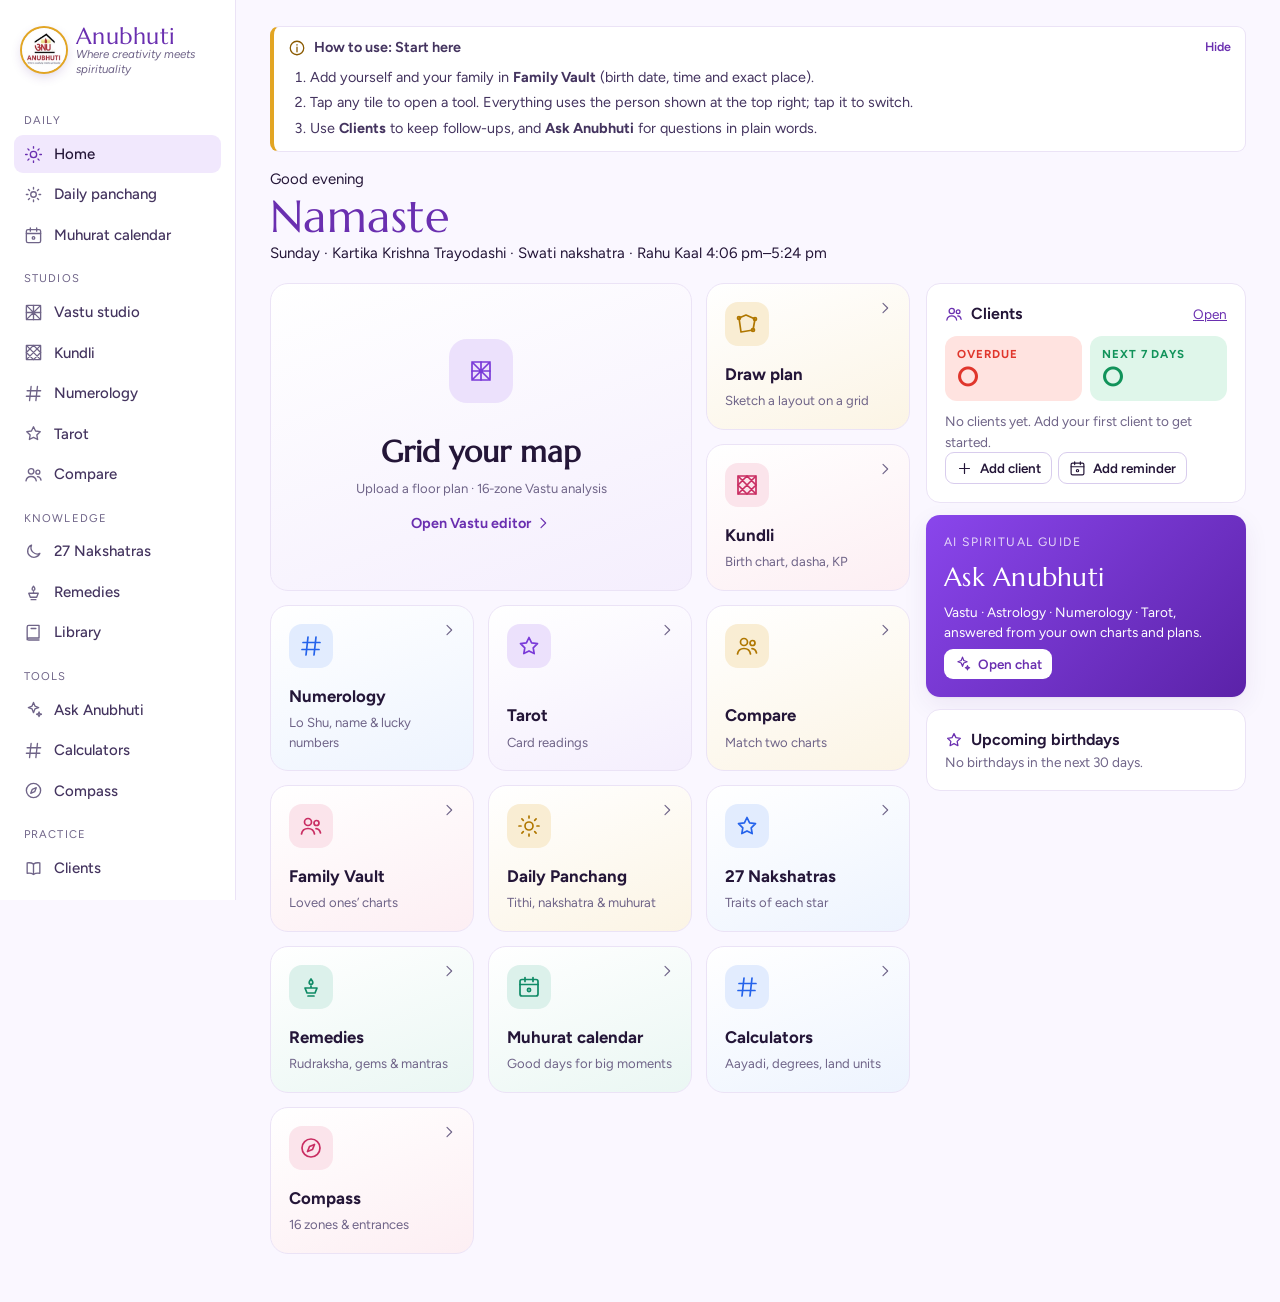
==== source/artifact.html @ c7dec397 "Publish Anubhuti Vastu, Jyotish, numerology and tarot studio as a static site for GitHub Pages (buil" ====
<title>Anubhuti</title>
<meta name="claude:viewport-fit-sides" content="cover">
<meta name="description" content="Anubhuti: Vastu, Jyotish, numerology and tarot studio. Where creativity meets spirituality. Panchang, kundli, dasha, floor plan analysis, muhurat and an AI guide.">
<meta name="theme-color" content="#faf7ff" media="(prefers-color-scheme: light)">
<meta name="theme-color" content="#130b22" media="(prefers-color-scheme: dark)">
<link rel="preconnect" href="https://fonts.googleapis.com">
<link rel="preconnect" href="https://fonts.gstatic.com" crossorigin>
<link rel="stylesheet" href="https://fonts.googleapis.com/css2?family=Figtree:wght@400;500;600;700&family=JetBrains+Mono:wght@400;500&family=Marcellus&family=Tiro+Devanagari+Hindi&display=swap">
<style>
/* Layout: a left rail of instruments + a working sheet; cards sit on drafting paper, dark mode is a night sky. */
:root {
  --bg: #faf7ff; --paper: #ffffff; --paper-2: #f8f4ff; --sunk: #f0eafa;
  --ink: #241638; --ink-2: #44345f; --muted: #6f6488; --line: #ebe3f6; --line-2: #d8cced;
  --saffron: #e2a523; --saffron-ink: #8a5a00; --saffron-soft: #fdf3dc;
  --indigo: #6a2fb0; --indigo-soft: #f1e8fd;
  --good: #11935a; --good-soft: #dff6ea; --warn: #c27c00; --warn-soft: #fff3d6; --bad: #e0362c; --bad-soft: #ffe3e0; --neutral-soft: #f1edf7;
  --el-water: #2f80ed; --el-air: #1fae6a; --el-fire: #f0532d; --el-earth: #e2a400; --el-space: #8a8fb0;
  --hero: linear-gradient(135deg, #ffffff 0%, #f6efff 55%, #fff6e3 100%);
  --brand-grad: linear-gradient(135deg, #8a46ec 0%, #5b22a8 100%);
  --font-display: 'Marcellus', 'Trajan Pro', Georgia, serif;
  --font-body: 'Figtree', 'Segoe UI', system-ui, -apple-system, sans-serif;
  --font-mono: 'JetBrains Mono', ui-monospace, 'SF Mono', Menlo, monospace;
  --font-deva: 'Tiro Devanagari Hindi', 'Noto Serif Devanagari', serif;
  --r: 10px; --r-sm: 7px;
  --shadow: 0 1px 2px rgba(20, 26, 46, .05), 0 6px 20px rgba(20, 26, 46, .06);
  --canvas-bg: #fbf9ff;
  --r: 14px; --r-sm: 9px;
  --shadow: 0 1px 2px rgba(60, 20, 110, .05), 0 8px 26px rgba(60, 20, 110, .07);
}
@media (prefers-color-scheme: dark) {
  :root:not([data-theme="light"]) {
    --bg: #130b22; --paper: #1d1233; --paper-2: #241840; --sunk: #170e2a;
    --ink: #f3eefc; --ink-2: #d8cdee; --muted: #a99cc4; --line: #33264d; --line-2: #46365f;
    --saffron: #f0bd4c; --saffron-ink: #f6cd6d; --saffron-soft: #3a2a10;
    --indigo: #c39bff; --indigo-soft: #2c1d4a;
    --good: #43c58c; --good-soft: #10301f; --warn: #e8b23f; --warn-soft: #362a0f; --bad: #f2695f; --bad-soft: #3a1614; --neutral-soft: #241a38;
    --el-water: #6aa3f0; --el-air: #52c597; --el-fire: #f27b57; --el-earth: #dcb04a; --el-space: #a3a9c0;
    --shadow: 0 1px 2px rgba(0, 0, 0, .3), 0 8px 24px rgba(0, 0, 0, .3);
    --canvas-bg: #160d27; --hero: linear-gradient(135deg, #24163d, #1d1233); --brand-grad: linear-gradient(135deg, #9a5cf5, #6a2fb0);
    color-scheme: dark;
  }
}
:root[data-theme="dark"] {
  --bg: #130b22; --paper: #1d1233; --paper-2: #241840; --sunk: #170e2a;
  --ink: #f3eefc; --ink-2: #d8cdee; --muted: #a99cc4; --line: #33264d; --line-2: #46365f;
  --saffron: #f0bd4c; --saffron-ink: #f6cd6d; --saffron-soft: #3a2a10;
  --indigo: #c39bff; --indigo-soft: #2c1d4a;
  --good: #43c58c; --good-soft: #10301f; --warn: #e8b23f; --warn-soft: #362a0f; --bad: #f2695f; --bad-soft: #3a1614; --neutral-soft: #241a38;
  --el-water: #6aa3f0; --el-air: #52c597; --el-fire: #f27b57; --el-earth: #dcb04a; --el-space: #a3a9c0;
  --shadow: 0 1px 2px rgba(0, 0, 0, .3), 0 8px 24px rgba(0, 0, 0, .3);
  --canvas-bg: #160d27; --hero: linear-gradient(135deg, #24163d, #1d1233); --brand-grad: linear-gradient(135deg, #9a5cf5, #6a2fb0);
  color-scheme: dark;
}

* { box-sizing: border-box; }
html, body { margin: 0; }
body { background: var(--bg) radial-gradient(circle at 100% 0, color-mix(in srgb, var(--indigo) 8%, transparent), transparent 45%) fixed, var(--bg) radial-gradient(circle at 0 100%, color-mix(in srgb, var(--saffron) 9%, transparent), transparent 45%) fixed; background-color: var(--bg); color: var(--ink); font-family: var(--font-body); font-size: 15px; line-height: 1.5; -webkit-font-smoothing: antialiased; }
body::before { content: ""; position: fixed; inset: 0 0 auto; height: env(safe-area-inset-top, 0px); z-index: 30; background: var(--bg); }
h1, h2, h3, h4 { margin: 0; text-wrap: balance; color: var(--ink); }
h1 { font-family: var(--font-display); font-weight: 400; font-size: clamp(1.7rem, 2.6vw, 2.2rem); letter-spacing: .01em; line-height: 1.15; }
h2 { font-family: var(--font-display); font-weight: 400; font-size: 1.35rem; letter-spacing: .01em; }
h3 { font-size: 1rem; font-weight: 650; }
h4 { font-size: .8rem; font-weight: 650; text-transform: uppercase; letter-spacing: .08em; color: var(--muted); }
p { margin: 0; }
a { color: var(--indigo); }
button, input, select, textarea { font: inherit; color: inherit; }
:focus-visible { outline: 2px solid var(--saffron); outline-offset: 2px; border-radius: 4px; }
.mono, .num { font-family: var(--font-mono); font-variant-numeric: tabular-nums; font-size: .92em; }
.deva { font-family: var(--font-deva); }
.muted { color: var(--muted); }
.small { font-size: .85rem; }
.tiny { font-size: .76rem; }
.nowrap { white-space: nowrap; }
.stack { display: flex; flex-direction: column; gap: 12px; }
.stack-sm { display: flex; flex-direction: column; gap: 6px; }
.row { display: flex; align-items: center; gap: 10px; flex-wrap: wrap; }
.row-between { display: flex; align-items: center; justify-content: space-between; gap: 10px; flex-wrap: wrap; }
.grow { flex: 1 1 auto; min-width: 0; }
.sr { position: absolute; width: 1px; height: 1px; overflow: hidden; clip: rect(0 0 0 0); white-space: nowrap; }

/* ---------- shell ---------- */
.app { display: grid; grid-template-columns: 236px minmax(0, 1fr); min-height: 100vh; }
.rail { position: sticky; top: env(safe-area-inset-top, 0px); height: calc(100vh - env(safe-area-inset-top, 0px) - env(safe-area-inset-bottom, 0px)); display: flex; flex-direction: column; gap: 4px; padding: 20px 14px 14px max(14px, env(safe-area-inset-left, 0px)); border-right: 1px solid var(--line); background: var(--paper); overflow-y: auto; }
.brand { display: flex; align-items: center; gap: 10px; padding: 4px 8px 18px; text-decoration: none; color: var(--ink); }
.brand-mark { width: 44px; height: 44px; flex: none; border-radius: 50%; box-shadow: 0 0 0 2px var(--saffron), 0 4px 12px rgba(80, 30, 140, .2); background: #fff; object-fit: cover; }
.brand-name { font-family: var(--font-display); font-size: 1.45rem; line-height: 1; letter-spacing: .02em; }
.brand-sub { color: var(--muted); font-size: .72rem; line-height: 1.25; font-style: italic; }
.brand-name { color: var(--indigo); }
.nav { display: flex; flex-direction: column; gap: 2px; }
.nav-label { font-size: .7rem; text-transform: uppercase; letter-spacing: .1em; color: var(--muted); padding: 14px 10px 4px; }
.nav a { display: flex; align-items: center; gap: 11px; padding: 8px 10px; border-radius: var(--r-sm); color: var(--ink-2); text-decoration: none; font-weight: 500; }
.nav a svg { width: 19px; height: 19px; flex: none; color: var(--muted); }
.nav a:hover { background: var(--paper-2); }
.nav a[aria-current="page"] { background: var(--indigo-soft); color: var(--ink); }
.nav a[aria-current="page"] svg { color: var(--indigo); }
.rail-foot { margin-top: auto; display: flex; flex-direction: column; gap: 8px; padding-top: 12px; }
.sync { display: flex; align-items: center; gap: 8px; font-size: .78rem; color: var(--muted); padding: 0 10px; }
.sync .dot { width: 7px; height: 7px; border-radius: 50%; background: var(--line-2); flex: none; }
.sync.cloud .dot { background: var(--good); }
.who { display: flex; align-items: center; gap: 10px; padding: 8px 10px; border-radius: var(--r-sm); border: 1px solid var(--line); background: var(--paper-2); cursor: pointer; text-align: left; width: 100%; }
.who:hover { border-color: var(--line-2); }
.avatar { width: 30px; height: 30px; border-radius: 50%; display: grid; place-items: center; font-weight: 700; font-size: .85rem; flex: none; background: var(--saffron-soft); color: var(--saffron-ink); }
.main { min-width: 0; padding-block: 26px 48px; padding-left: max(16px, env(safe-area-inset-left, 0px)); padding-right: max(16px, env(safe-area-inset-right, 0px)); }
.main-inner { max-width: 1240px; margin: 0 auto; padding: 0 clamp(0px, 2vw, 18px); }
.topbar { display: none; }
.tabbar { display: none; }

.page-head { display: flex; align-items: flex-end; justify-content: space-between; gap: 16px; flex-wrap: wrap; margin-bottom: 20px; }
.page-head .kicker { font-size: .78rem; text-transform: uppercase; letter-spacing: .12em; color: var(--saffron-ink); font-weight: 650; margin-bottom: 4px; }
.page-head p.lede { color: var(--muted); max-width: 62ch; margin-top: 6px; }

/* ---------- surfaces ---------- */
.card { background: var(--paper); border: 1px solid var(--line); border-radius: var(--r); padding: 18px; min-width: 0; }
.card.flat { box-shadow: none; }
.card.raised { box-shadow: var(--shadow); background: var(--hero); }
.card.raised .tithi-big { color: var(--saffron-ink); }
.card-head { display: flex; align-items: baseline; justify-content: space-between; gap: 10px; margin-bottom: 12px; flex-wrap: wrap; }
.grid { display: grid; gap: 16px; }
.g2 { grid-template-columns: repeat(2, minmax(0, 1fr)); }
.g3 { grid-template-columns: repeat(3, minmax(0, 1fr)); }
.g4 { grid-template-columns: repeat(4, minmax(0, 1fr)); }
.span2 { grid-column: span 2; }
.sep { height: 1px; background: var(--line); margin: 4px 0; border: 0; }
.kv { display: grid; grid-template-columns: auto 1fr; gap: 6px 16px; align-items: baseline; }
.kv dt { color: var(--muted); font-size: .85rem; }
.kv dd { margin: 0; font-weight: 550; min-width: 0; }
.stat { display: flex; flex-direction: column; gap: 2px; }
.stat .label { font-size: .74rem; text-transform: uppercase; letter-spacing: .09em; color: var(--muted); }
.stat .value { font-family: var(--font-display); font-size: 1.45rem; line-height: 1.2; }
.stat .sub { font-size: .82rem; color: var(--muted); }
.empty { text-align: center; padding: 36px 16px; color: var(--muted); display: flex; flex-direction: column; align-items: center; gap: 12px; }
.empty svg { width: 40px; height: 40px; color: var(--line-2); }
.note { font-size: .82rem; color: var(--muted); border-left: 2px solid var(--line-2); padding-left: 10px; }
.callout { border-radius: var(--r-sm); padding: 10px 12px; background: var(--paper-2); border: 1px solid var(--line); font-size: .9rem; }

/* ---------- controls ---------- */
.btn { display: inline-flex; align-items: center; justify-content: center; gap: 7px; padding: 8px 14px; border-radius: var(--r-sm); border: 1px solid var(--line-2); background: var(--paper); color: var(--ink); font-weight: 600; font-size: .9rem; cursor: pointer; text-decoration: none; white-space: nowrap; min-height: 36px; }
.btn:hover { background: var(--paper-2); }
.btn svg { width: 17px; height: 17px; flex: none; }
.btn.primary { background: var(--brand-grad); border-color: transparent; color: #fff; box-shadow: 0 4px 14px color-mix(in srgb, var(--indigo) 30%, transparent); }
.btn.wide { width: 100%; border-radius: 99px; min-height: 46px; font-size: 1rem; }
.btn.primary:hover { opacity: .9; }
.btn.accent { background: var(--saffron); border-color: var(--saffron); color: #1b1203; }
.btn.ghost { border-color: transparent; background: transparent; }
.btn.ghost:hover { background: var(--paper-2); }
.btn.danger { color: var(--bad); }
.btn.sm { padding: 5px 10px; min-height: 30px; font-size: .84rem; }
.btn.icon { padding: 7px; min-width: 36px; }
.btn[disabled] { opacity: .5; cursor: not-allowed; }
.field { display: flex; flex-direction: column; gap: 5px; min-width: 0; }
.field > span { font-size: .8rem; font-weight: 600; color: var(--ink-2); }
.input, select.input, textarea.input { width: 100%; padding: 8px 11px; border-radius: var(--r-sm); border: 1px solid var(--line-2); background: var(--paper); min-height: 38px; }
textarea.input { resize: vertical; min-height: 80px; line-height: 1.45; }
.input:focus { outline: 2px solid color-mix(in srgb, var(--saffron) 55%, transparent); outline-offset: 0; border-color: var(--saffron); }
.seg { display: inline-flex; padding: 3px; border-radius: 9px; background: var(--sunk); border: 1px solid var(--line); gap: 2px; flex-wrap: wrap; }
.seg button { border: 0; background: transparent; padding: 5px 11px; border-radius: 7px; font-weight: 600; font-size: .84rem; color: var(--muted); cursor: pointer; }
.seg button svg { width: 18px; height: 18px; display: block; }
.seg button[aria-pressed="true"] { background: var(--paper); color: var(--ink); box-shadow: 0 1px 2px rgba(0, 0, 0, .1); }
.check { display: flex; align-items: center; gap: 8px; font-size: .9rem; cursor: pointer; user-select: none; }
.check input { width: 16px; height: 16px; accent-color: var(--saffron); }
.chip { display: inline-flex; align-items: center; gap: 5px; padding: 2px 9px; border-radius: 99px; font-size: .76rem; font-weight: 650; background: var(--neutral-soft); color: var(--ink-2); white-space: nowrap; }
.chip.good { background: var(--good-soft); color: var(--good); }
.chip.ok, .chip.mixed, .chip.fair { background: var(--warn-soft); color: var(--warn); }
.chip.bad, .chip.avoid { background: var(--bad-soft); color: var(--bad); }
.chip.great { background: var(--good); color: #fff; }
.chip.accent { background: var(--saffron-soft); color: var(--saffron-ink); }
.dot-q { width: 9px; height: 9px; border-radius: 50%; display: inline-block; flex: none; }
.dot-q.good { background: var(--good); } .dot-q.ok, .dot-q.neutral { background: var(--warn); } .dot-q.bad, .dot-q.avoid { background: var(--bad); }

/* tables */
.table-wrap { overflow-x: auto; border: 1px solid var(--line); border-radius: var(--r-sm); }
table.t { width: 100%; border-collapse: collapse; font-size: .88rem; }
.t th { text-align: left; font-weight: 650; font-size: .74rem; text-transform: uppercase; letter-spacing: .07em; color: var(--muted); padding: 9px 12px; background: var(--paper-2); border-bottom: 1px solid var(--line); white-space: nowrap; }
.t td { padding: 9px 12px; border-bottom: 1px solid var(--line); vertical-align: top; }
.t tr:last-child td { border-bottom: 0; }
.t tr.now td { background: var(--saffron-soft); }

/* ---------- Today ---------- */
.hero-day { display: grid; grid-template-columns: minmax(0, 1.25fr) minmax(0, 1fr); gap: 16px; }
.tithi-big { font-family: var(--font-display); font-size: clamp(1.9rem, 3.4vw, 2.6rem); line-height: 1.05; }
.moon-phase { width: 74px; height: 74px; flex: none; }
.timeline { position: relative; height: 54px; border-radius: 8px; background: var(--sunk); overflow: hidden; border: 1px solid var(--line); }
.timeline .band { position: absolute; top: 0; bottom: 0; }
.timeline .tick { position: absolute; top: 0; bottom: 0; width: 1px; background: var(--line-2); }
.timeline .now { position: absolute; top: -2px; bottom: -2px; width: 2px; background: var(--ink); }
.timeline .now::after { content: ""; position: absolute; top: -4px; left: -4px; width: 10px; height: 10px; border-radius: 50%; background: var(--ink); }
.tl-labels { position: relative; height: 18px; font-size: .72rem; color: var(--muted); }
.tl-labels span { position: absolute; transform: translateX(-50%); white-space: nowrap; }
.legend { display: flex; gap: 14px; flex-wrap: wrap; font-size: .8rem; color: var(--muted); }
.legend i { display: inline-block; width: 10px; height: 10px; border-radius: 3px; margin-right: 5px; vertical-align: -1px; }
.chog { display: grid; grid-template-columns: repeat(8, minmax(0, 1fr)); gap: 4px; }
.chog div { border-radius: 6px; padding: 6px 4px; text-align: center; font-size: .74rem; border: 1px solid transparent; }
.chog .good { background: var(--good-soft); color: var(--good); } .chog .ok { background: var(--warn-soft); color: var(--warn); } .chog .bad { background: var(--bad-soft); color: var(--bad); }
.chog .is-now { border-color: var(--ink); font-weight: 700; }
.chog b { display: block; font-size: .8rem; }
.planet-strip { display: grid; grid-template-columns: repeat(9, minmax(0, 1fr)); gap: 6px; }
.planet-strip > div { background: var(--paper-2); border: 1px solid var(--line); border-radius: 8px; padding: 8px 6px; text-align: center; min-width: 0; }
.planet-strip .pg { font-family: var(--font-display); font-size: 1.05rem; }
.planet-strip .ps { font-size: .74rem; color: var(--muted); white-space: nowrap; overflow: hidden; text-overflow: ellipsis; }

/* ---------- Vastu ---------- */
.vastu { display: grid; grid-template-columns: minmax(0, 1fr) 360px; gap: 16px; align-items: start; }
.stage { position: relative; background: var(--canvas-bg); border: 1px solid var(--line); border-radius: var(--r); overflow: hidden; height: min(74vh, 760px); min-height: 420px; touch-action: none; }
.stage canvas { display: block; width: 100%; height: 100%; cursor: grab; }
.stage canvas.placing { cursor: crosshair; }
.stage-tools { position: absolute; top: 10px; left: 10px; display: flex; gap: 6px; flex-wrap: wrap; z-index: 2; }
.stage-tools.right { left: auto; right: 10px; }
.stage-tools .btn { background: color-mix(in srgb, var(--paper) 92%, transparent); backdrop-filter: blur(6px); }
.stage-hint { position: absolute; bottom: 10px; left: 50%; transform: translateX(-50%); background: var(--ink); color: var(--paper); padding: 6px 12px; border-radius: 99px; font-size: .8rem; z-index: 2; white-space: nowrap; max-width: calc(100% - 20px); overflow: hidden; text-overflow: ellipsis; }
.score-ring { width: 64px; height: 64px; flex: none; }
.panel { display: flex; flex-direction: column; gap: 14px; }
.panel .card { padding: 14px; }
.tabs { display: flex; flex-wrap: wrap; gap: 2px 4px; border-bottom: 1px solid var(--line); margin: -2px 0 12px; }
.tabs button { border: 0; background: none; padding: 8px 10px; font-weight: 600; color: var(--muted); border-bottom: 2px solid transparent; cursor: pointer; white-space: nowrap; font-size: .9rem; }
.tabs button[aria-selected="true"] { color: var(--ink); border-bottom-color: var(--saffron); }
.steps { display: flex; flex-direction: column; gap: 6px; }
.step { display: flex; align-items: center; gap: 10px; width: 100%; text-align: left; padding: 9px 10px; border-radius: 10px; border: 1px solid var(--line); background: var(--paper-2); cursor: pointer; font-weight: 600; font-size: .92rem; color: var(--ink-2); }
.step > svg { width: 18px; height: 18px; color: var(--muted); flex: none; }
.step .step-n { width: 26px; height: 26px; border-radius: 50%; display: grid; place-items: center; background: var(--sunk); color: var(--ink-2); font-size: .8rem; font-weight: 700; flex: none; }
.step .step-n svg { width: 15px; height: 15px; }
.step.ok .step-n { background: var(--good); color: #fff; }
.step.open { border-color: var(--saffron); background: var(--saffron-soft); color: var(--ink); box-shadow: inset 0 0 0 1px var(--saffron); }
.step.open .step-n:not(:has(svg)) { background: var(--saffron); color: #fff; }
.step-body { padding: 8px 4px 12px 8px; }
.dial { width: 132px; height: 132px; flex: none; touch-action: none; cursor: grab; }
.bars { display: flex; flex-direction: column; gap: 4px; }
.bar-row { display: grid; grid-template-columns: 38px minmax(0, 1fr) 48px; align-items: center; gap: 8px; font-size: .8rem; cursor: pointer; border-radius: 6px; padding: 2px 4px; }
.bar-row:hover, .bar-row.sel { background: var(--paper-2); }
.bar-row .track { position: relative; height: 14px; background: var(--sunk); border-radius: 4px; overflow: visible; }
.bar-row .fill { position: absolute; left: 0; top: 0; bottom: 0; border-radius: 4px; }
.bar-row .ideal { position: absolute; top: -3px; bottom: -3px; width: 2px; background: var(--ink); opacity: .55; }
.room-palette { display: grid; grid-template-columns: repeat(2, minmax(0, 1fr)); gap: 6px; }
.room-palette button { display: flex; align-items: center; gap: 7px; text-align: left; padding: 7px 9px; border-radius: 7px; border: 1px solid var(--line); background: var(--paper); cursor: pointer; font-size: .82rem; font-weight: 550; min-width: 0; }
.room-palette button span { overflow: hidden; text-overflow: ellipsis; white-space: nowrap; }
.room-palette button[aria-pressed="true"] { border-color: var(--saffron); background: var(--saffron-soft); }
.room-palette svg { width: 16px; height: 16px; flex: none; color: var(--muted); }
.issue { display: flex; gap: 9px; align-items: flex-start; font-size: .87rem; padding: 7px 0; border-bottom: 1px dashed var(--line); }
.issue:last-child { border-bottom: 0; }
.issue .dot-q { margin-top: 6px; }
.zone-card { border-left: 3px solid var(--line-2); padding-left: 12px; }

/* ---------- Kundli ---------- */
.charts { display: grid; grid-template-columns: repeat(2, minmax(0, 1fr)); gap: 16px; }
.chart-svg { width: 100%; height: auto; max-width: 440px; display: block; margin: 0 auto; }
.chart-svg text { font-family: var(--font-body); }
.dasha-list { display: flex; flex-direction: column; gap: 6px; }
.dasha-row { display: grid; grid-template-columns: 96px minmax(0, 1fr) auto; gap: 10px; align-items: center; padding: 7px 10px; border-radius: 8px; border: 1px solid var(--line); background: var(--paper); cursor: pointer; text-align: left; width: 100%; }
.dasha-row.now { border-color: var(--saffron); background: var(--saffron-soft); }
.dasha-row .bar { height: 6px; border-radius: 3px; background: var(--sunk); position: relative; overflow: hidden; }
.dasha-row .bar i { position: absolute; left: 0; top: 0; bottom: 0; background: var(--saffron); }
.yoga { display: flex; gap: 10px; padding: 10px 0; border-bottom: 1px solid var(--line); }
.yoga:last-child { border-bottom: 0; }

/* ---------- Numerology ---------- */
.loshu { display: grid; grid-template-columns: repeat(3, 1fr); gap: 6px; width: min(100%, 300px); aspect-ratio: 1; max-width: 100%; }
.loshu div { border-radius: 10px; display: grid; place-items: center; font-family: var(--font-display); font-size: 1.5rem; background: var(--paper-2); border: 1px solid var(--line); position: relative; }
.loshu div.has { background: var(--indigo-soft); border-color: color-mix(in srgb, var(--indigo) 30%, var(--line)); color: var(--ink); }
.loshu div.miss { color: var(--line-2); border-style: dashed; }
.loshu div small { position: absolute; top: 6px; right: 8px; font-family: var(--font-body); font-size: .7rem; color: var(--muted); }
.bignum { font-family: var(--font-display); font-size: 2.6rem; line-height: 1; color: var(--saffron-ink); }
.letters { display: flex; flex-wrap: wrap; gap: 3px; }
.letters span { display: inline-flex; flex-direction: column; align-items: center; min-width: 22px; padding: 3px 2px; border-radius: 5px; background: var(--paper-2); font-size: .8rem; font-weight: 600; }
.letters span i { font-style: normal; font-size: .68rem; color: var(--muted); font-family: var(--font-mono); }

/* ---------- Calendar ---------- */
.cal { display: grid; grid-template-columns: repeat(7, minmax(0, 1fr)); gap: 6px; }
.cal .dow { font-size: .72rem; text-transform: uppercase; letter-spacing: .08em; color: var(--muted); text-align: center; padding: 4px 0; }
.cal .day { min-height: 96px; border: 1px solid var(--line); border-radius: 8px; background: var(--paper); padding: 6px 7px; display: flex; flex-direction: column; gap: 2px; text-align: left; cursor: pointer; min-width: 0; }
.cal .day:hover { border-color: var(--line-2); }
.cal .day.today { border-color: var(--ink); box-shadow: inset 0 0 0 1px var(--ink); }
.cal .day.sel { background: var(--indigo-soft); }
.cal .day.lvl-great { background: color-mix(in srgb, var(--good) 22%, var(--paper)); }
.cal .day.lvl-good { background: var(--good-soft); }
.cal .day.lvl-avoid { opacity: .55; }
.cal .d { font-family: var(--font-display); font-size: 1.15rem; line-height: 1; }
.cal .tn { font-size: .7rem; color: var(--muted); overflow: hidden; text-overflow: ellipsis; white-space: nowrap; }
.cal .tags { display: flex; flex-wrap: wrap; gap: 3px; margin-top: auto; }
.cal .tags span { font-size: .62rem; font-weight: 700; padding: 1px 5px; border-radius: 4px; background: var(--saffron-soft); color: var(--saffron-ink); white-space: nowrap; overflow: hidden; text-overflow: ellipsis; max-width: 100%; }
.cal .blank { visibility: hidden; }

/* ---------- Ask ---------- */
.ask { display: grid; grid-template-columns: minmax(0, 1fr) 300px; gap: 16px; align-items: start; }
.chat { display: flex; flex-direction: column; gap: 14px; min-height: 360px; }
.msg { max-width: 82ch; }
.msg.user { align-self: flex-end; background: var(--indigo-soft); padding: 10px 14px; border-radius: 14px 14px 4px 14px; max-width: min(82ch, 90%); }
.msg.bot { align-self: flex-start; }
.msg.bot .body { line-height: 1.6; }
.msg.bot .body p + p, .msg.bot .body ul, .msg.bot .body ol { margin-top: 8px; }
.msg.bot .body ul, .msg.bot .body ol { padding-left: 20px; margin-bottom: 0; }
.msg.bot .body h3, .msg.bot .body h4 { margin-top: 10px; }
.msg .tools-used { font-size: .75rem; color: var(--muted); margin-top: 6px; }
.composer { position: sticky; bottom: 0; background: var(--bg); padding: 10px 0 0; }
.composer .box { display: flex; gap: 8px; align-items: flex-end; background: var(--paper); border: 1px solid var(--line-2); border-radius: 14px; padding: 8px; }
.composer textarea { flex: 1; border: 0; background: transparent; resize: none; min-height: 40px; max-height: 180px; padding: 8px; outline: none; }
.suggest { display: flex; flex-wrap: wrap; gap: 6px; }
.suggest button { border: 1px solid var(--line); background: var(--paper); border-radius: 99px; padding: 6px 12px; font-size: .84rem; cursor: pointer; text-align: left; }
.suggest button:hover { border-color: var(--saffron); }
.thinking { display: inline-flex; gap: 4px; align-items: center; color: var(--muted); font-size: .9rem; }
.thinking i { width: 6px; height: 6px; border-radius: 50%; background: var(--saffron); animation: pulse 1.2s infinite ease-in-out; }
.thinking i:nth-child(2) { animation-delay: .2s; } .thinking i:nth-child(3) { animation-delay: .4s; }
@keyframes pulse { 0%, 100% { opacity: .25; transform: scale(.8); } 50% { opacity: 1; transform: scale(1); } }

/* ---------- Compass ---------- */
.compass-wrap { display: grid; grid-template-columns: minmax(0, 1fr) 320px; gap: 16px; align-items: start; }
.compass-svg { width: min(100%, 520px); height: auto; display: block; margin: 0 auto; }

/* ---------- Library ---------- */
.lib-grid { display: grid; grid-template-columns: repeat(auto-fill, minmax(260px, 1fr)); gap: 12px; }
.lib-item { background: var(--paper); border: 1px solid var(--line); border-radius: var(--r-sm); padding: 14px; display: flex; flex-direction: column; gap: 6px; min-width: 0; }
.lib-item .t1 { display: flex; align-items: baseline; justify-content: space-between; gap: 8px; }

/* ---------- People ---------- */
.people { display: grid; grid-template-columns: repeat(auto-fill, minmax(260px, 1fr)); gap: 12px; }
.person { display: flex; gap: 12px; align-items: flex-start; }
.person.active { border-color: var(--saffron); box-shadow: inset 0 0 0 1px var(--saffron); }

/* ---------- sheet / toast ---------- */
.sheet-back { position: fixed; inset: 0; background: rgba(8, 11, 20, .45); z-index: 50; display: flex; align-items: center; justify-content: center; padding: max(16px, env(safe-area-inset-top, 0px)) max(16px, env(safe-area-inset-right, 0px)) max(16px, env(safe-area-inset-bottom, 0px)) max(16px, env(safe-area-inset-left, 0px)); }
.sheet { background: var(--paper); border-radius: 14px; border: 1px solid var(--line); box-shadow: var(--shadow); width: min(560px, 100%); max-height: 100%; overflow-y: auto; padding: 20px; }
.sheet h2 { margin-bottom: 14px; }
.sheet-actions { display: flex; justify-content: flex-end; gap: 8px; margin-top: 18px; flex-wrap: wrap; }
.toast { position: fixed; left: 50%; bottom: calc(24px + env(safe-area-inset-bottom, 0px)); transform: translateX(-50%); background: var(--ink); color: var(--paper); padding: 10px 16px; border-radius: 10px; z-index: 60; font-size: .9rem; max-width: min(520px, calc(100% - 32px)); box-shadow: var(--shadow); }
.combo { position: relative; }
.combo-list { position: absolute; left: 0; right: 0; top: calc(100% + 4px); background: var(--paper); border: 1px solid var(--line-2); border-radius: 8px; box-shadow: var(--shadow); max-height: 240px; overflow-y: auto; z-index: 5; }
.combo-list button { display: block; width: 100%; text-align: left; padding: 7px 11px; border: 0; background: none; cursor: pointer; font-size: .88rem; }
.combo-list button:hover, .combo-list button.hi { background: var(--paper-2); }

/* ---------- responsive ---------- */
@media (max-width: 1100px) {
  .vastu { grid-template-columns: minmax(0, 1fr); }
  .ask { grid-template-columns: minmax(0, 1fr); }
  .compass-wrap { grid-template-columns: minmax(0, 1fr); }
  .g4 { grid-template-columns: repeat(2, minmax(0, 1fr)); }
}
@media (max-width: 900px) {
  .app { grid-template-columns: minmax(0, 1fr); }
  .rail { display: none; }
  .topbar { display: flex; align-items: center; justify-content: space-between; gap: 10px; position: sticky; top: env(safe-area-inset-top, 0px); z-index: 20; background: color-mix(in srgb, var(--bg) 92%, transparent); backdrop-filter: blur(8px); padding: 10px max(16px, env(safe-area-inset-right, 0px)) 10px max(16px, env(safe-area-inset-left, 0px)); border-bottom: 1px solid var(--line); }
  .topbar .brand { padding: 0; }
  .topbar .brand-mark { width: 30px; height: 30px; }
  .topbar .who { width: auto; padding: 4px 10px 4px 4px; }
  .main { padding-block: 18px calc(88px + env(safe-area-inset-bottom, 0px)); }
  .tabbar { display: grid; grid-template-columns: repeat(6, minmax(0, 1fr)); position: fixed; left: 0; right: 0; bottom: 0; z-index: 25; background: var(--paper); border-top: 1px solid var(--line); padding: 6px max(6px, env(safe-area-inset-right, 0px)) calc(6px + env(safe-area-inset-bottom, 0px)) max(6px, env(safe-area-inset-left, 0px)); }
  .tabbar a, .tabbar button { display: flex; flex-direction: column; align-items: center; gap: 2px; padding: 4px 2px; font-size: .68rem; font-weight: 600; color: var(--muted); text-decoration: none; border: 0; background: none; cursor: pointer; }
  .tabbar svg { width: 21px; height: 21px; }
  .tabbar [aria-current="page"] { color: var(--ink); }
  .tabbar [aria-current="page"] svg { color: var(--saffron); }
  .hero-day, .charts, .g2, .g3 { grid-template-columns: minmax(0, 1fr); }
  .span2 { grid-column: auto; }
  .planet-strip { grid-template-columns: repeat(5, minmax(0, 1fr)); }
  .stage { height: 62vh; min-height: 360px; }
  .cal .day { min-height: 64px; padding: 4px; }
  .cal .tn { display: none; }
  .cal .tags span { font-size: 0; width: 7px; height: 7px; padding: 0; border-radius: 50%; background: var(--saffron); }
}
@media (max-width: 520px) {
  .g4 { grid-template-columns: minmax(0, 1fr); }
  .chog { grid-template-columns: repeat(4, minmax(0, 1fr)); }
  .planet-strip { grid-template-columns: repeat(3, minmax(0, 1fr)); }
  .room-palette { grid-template-columns: minmax(0, 1fr); }
  .dasha-row { grid-template-columns: 78px minmax(0, 1fr); }
  .dasha-row > :last-child { grid-column: 1 / -1; }
}
@media (prefers-reduced-motion: reduce) { * { animation: none !important; transition: none !important; } }
@media print { .rail, .tabbar, .topbar, .no-print { display: none !important; } .app { display: block; } body { background: #fff; } }

/* ---------- Anubhuti additions ---------- */
#guide:empty { display: none; }
.guide { background: var(--paper); border: 1px solid var(--line); border-left: 4px solid var(--saffron); border-radius: var(--r-sm); padding: 10px 14px; margin-bottom: 16px; font-size: .9rem; }
.guide summary { cursor: pointer; display: flex; align-items: center; gap: 8px; font-weight: 650; color: var(--ink-2); list-style: none; }
.guide summary::-webkit-details-marker { display: none; }
.guide summary svg { width: 18px; height: 18px; color: var(--saffron-ink); }
.guide summary::after { content: "Show"; margin-left: auto; font-size: .78rem; color: var(--indigo); font-weight: 600; }
.guide[open] summary::after { content: "Hide"; }
.guide ol { margin: 8px 0 2px; padding-left: 22px; display: grid; gap: 4px; color: var(--ink-2); }
.page-head.center { justify-content: center; text-align: center; }
.page-head.center .lede { margin-left: auto; margin-right: auto; }
.home-hero { margin-bottom: 18px; }
.home-hero h1 { font-size: clamp(2rem, 4vw, 2.8rem); color: var(--indigo); }
.home-grid { display: grid; grid-template-columns: minmax(0, 1fr) 320px; gap: 16px; align-items: start; }
.tiles { display: grid; grid-template-columns: repeat(3, minmax(0, 1fr)); gap: 14px; }
.tile { position: relative; display: flex; flex-direction: column; gap: 4px; padding: 18px; min-height: 136px; border-radius: 18px; border: 1px solid var(--line); text-decoration: none; color: var(--ink); background: var(--paper); transition: transform .15s ease, box-shadow .15s ease; }
.tile:hover { transform: translateY(-2px); box-shadow: var(--shadow); }
.tile.big { grid-column: span 2; grid-row: span 2; justify-content: center; align-items: center; text-align: center; min-height: 286px; }
.tile.big .tile-t { font-family: var(--font-display); font-size: 1.9rem; }
.tile-ic { width: 44px; height: 44px; border-radius: 13px; display: grid; place-items: center; margin-bottom: auto; }
.tile.big .tile-ic { width: 64px; height: 64px; border-radius: 18px; margin: 0 0 10px; }
.tile-ic svg { width: 24px; height: 24px; }
.tile-t { font-weight: 700; font-size: 1.05rem; margin-top: 12px; }
.tile-s { font-size: .82rem; color: var(--muted); }
.tile-go { position: absolute; top: 16px; right: 16px; color: var(--muted); }
.tile-go svg, .tile-cta svg { width: 16px; height: 16px; }
.tile-cta { margin-top: 10px; display: inline-flex; gap: 4px; align-items: center; font-weight: 650; color: var(--indigo); font-size: .9rem; }
.tone-violet { background: linear-gradient(160deg, var(--paper), color-mix(in srgb, #8a46ec 9%, var(--paper))); } .tone-violet .tile-ic { background: color-mix(in srgb, #8a46ec 16%, var(--paper)); color: #7a3ad8; }
.tone-gold { background: linear-gradient(160deg, var(--paper), color-mix(in srgb, #e2a523 12%, var(--paper))); } .tone-gold .tile-ic { background: color-mix(in srgb, #e2a523 20%, var(--paper)); color: #b07700; }
.tone-rose { background: linear-gradient(160deg, var(--paper), color-mix(in srgb, #e5487a 9%, var(--paper))); } .tone-rose .tile-ic { background: color-mix(in srgb, #e5487a 15%, var(--paper)); color: #c92d62; }
.tone-sky { background: linear-gradient(160deg, var(--paper), color-mix(in srgb, #3b82f6 9%, var(--paper))); } .tone-sky .tile-ic { background: color-mix(in srgb, #3b82f6 15%, var(--paper)); color: #2563eb; }
.tone-mint { background: linear-gradient(160deg, var(--paper), color-mix(in srgb, #16a37a 9%, var(--paper))); } .tone-mint .tile-ic { background: color-mix(in srgb, #16a37a 15%, var(--paper)); color: #0f8a66; }
.side-card h3 { display: flex; align-items: center; gap: 8px; }
.side-card h3 svg { width: 18px; height: 18px; color: var(--indigo); }
.mini-stat { border-radius: 12px; padding: 10px 12px; display: flex; flex-direction: column; }
.mini-stat span { font-size: .72rem; text-transform: uppercase; letter-spacing: .08em; font-weight: 700; }
.mini-stat b { font-family: var(--font-display); font-size: 1.6rem; line-height: 1.1; }
.mini-stat.bad { background: var(--bad-soft); color: var(--bad); } .mini-stat.good { background: var(--good-soft); color: var(--good); }
.ask-card { display: flex; flex-direction: column; gap: 6px; background: var(--brand-grad); color: #fff; border: 0; text-decoration: none; box-shadow: var(--shadow); }
.ask-card h2 { color: #fff; font-size: 1.6rem; }
.spreads { display: grid; grid-template-columns: repeat(auto-fill, minmax(170px, 1fr)); gap: 10px; }
.spread { text-align: left; padding: 12px 14px; border-radius: 14px; border: 1px solid var(--line); background: var(--paper); cursor: pointer; display: flex; flex-direction: column; gap: 2px; }
.spread span { font-size: .78rem; color: var(--muted); }
.spread[aria-pressed="true"] { border-color: var(--indigo); box-shadow: inset 0 0 0 1px var(--indigo); background: var(--indigo-soft); }
.tspread { display: flex; flex-wrap: wrap; justify-content: center; gap: 16px; padding: 10px 0; }
.tslot { display: flex; flex-direction: column; align-items: center; gap: 6px; width: 132px; animation: deal .45s ease both; }
@keyframes deal { from { opacity: 0; transform: translateY(14px) rotateY(80deg); } to { opacity: 1; transform: none; } }
.tpos { font-size: .74rem; font-weight: 700; color: var(--indigo); text-align: center; min-height: 2.2em; }
.tcard { width: 120px; aspect-ratio: 5 / 8; max-width: 100%; border-radius: 12px; padding: 6px; background: linear-gradient(160deg, #fff, #f6efff); border: 2px solid color-mix(in srgb, var(--cc) 60%, #d9b45a); box-shadow: 0 6px 16px rgba(60, 20, 110, .15); color: var(--cc); }
.tcard .tc-in { height: 100%; border: 1px solid color-mix(in srgb, #d9b45a 70%, transparent); border-radius: 8px; display: flex; flex-direction: column; align-items: center; justify-content: space-between; padding: 8px 4px; position: relative; }
.tcard svg { width: 56px; height: 56px; }
.tc-num { font-family: var(--font-display); font-size: 1.1rem; }
.tc-name { font-size: .7rem; font-weight: 700; text-align: center; color: #3a2a55; line-height: 1.2; }
.tcard.rev .tc-in { transform: rotate(180deg); }
.tcard.back { background: radial-gradient(circle, #e9c46a 0 6%, transparent 7%), repeating-conic-gradient(from 0deg, #5b22a8 0 15deg, #7a3ad8 15deg 30deg); border-color: #e2a523; }
.tcard.back .tc-in { visibility: hidden; }
.tmeanings { margin-top: 6px; }
.ai-body { margin-top: 6px; line-height: 1.6; }
.ai-body p + p { margin-top: 8px; }
.compare-form { max-width: 980px; margin: 0 auto; }
.score-card h2 { color: var(--indigo); }
.ring-big { --p: 50; width: 110px; height: 110px; border-radius: 50%; flex: none; display: grid; place-items: center; background: conic-gradient(var(--indigo) calc(var(--p) * 1%), var(--sunk) 0); }
.ring-big span { width: 86px; height: 86px; border-radius: 50%; background: var(--paper); display: grid; place-items: center; font-family: var(--font-display); font-size: 1.8rem; }
.ring-big small { font-size: .8rem; color: var(--muted); }
.bday-strip { display: flex; gap: 10px; overflow-x: auto; padding-bottom: 6px; margin-bottom: 14px; }
.bday { display: flex; gap: 8px; align-items: center; padding: 8px 12px; border-radius: 99px; background: var(--saffron-soft); border: 1px solid color-mix(in srgb, var(--saffron) 40%, transparent); white-space: nowrap; }
.lib-item.nak.mine { border-color: var(--saffron); box-shadow: inset 0 0 0 1px var(--saffron); }
.remedy { border: 1px solid var(--line); border-radius: 12px; padding: 12px; background: var(--paper-2); display: flex; flex-direction: column; gap: 8px; }
.client { display: flex; gap: 12px; padding: 12px 0; border-bottom: 1px dashed var(--line); }
.client:last-child { border-bottom: 0; }
.empty.dashed { border: 2px dashed var(--line-2); background: transparent; }
.milan-tabs { position: sticky; top: 0; background: var(--paper); z-index: 1; }
.milan-tabs button { font-size: .78rem; letter-spacing: .06em; }
.milan-tabs button[aria-selected="true"] { border-bottom-color: var(--bad); }
.milan-text { max-width: 70ch; margin: 0 auto; font-size: 1rem; line-height: 1.7; text-align: justify; }
.milan-total { font-family: var(--font-display); font-size: 1.8rem; color: var(--indigo); margin-right: 2px; }
.milan-t tbody tr:nth-child(odd) td { background: var(--paper-2); }
.milan-t tfoot td { padding: 12px; border-top: 2px solid var(--line-2); }
@media (max-width: 1100px) { .home-grid { grid-template-columns: minmax(0, 1fr); } }
@media (max-width: 760px) { .tiles { grid-template-columns: repeat(2, minmax(0, 1fr)); } .tile.big { grid-row: auto; min-height: 200px; } }
@media (max-width: 420px) { .tslot { width: 104px; } .tcard { width: 96px; } .tcard svg { width: 42px; height: 42px; } }
@media (max-width: 900px) {
  .tabs { flex-wrap: wrap; overflow: visible; border-bottom: 0; gap: 6px; margin-bottom: 14px; }
  .tabs button { border: 1px solid var(--line); border-radius: 99px; padding: 6px 12px; background: var(--paper); font-size: .84rem; }
  .tabs button[aria-selected="true"] { background: var(--indigo-soft); border-color: var(--indigo); color: var(--indigo); }
  .milan-tabs { position: static; }
}
@media (max-width: 900px) { :where(button, a, input, select, textarea, summary) { scroll-margin-top: 84px; scroll-margin-bottom: 100px; } }

</style>
<div id="root"><noscript>Anubhuti needs JavaScript to run.</noscript></div>
<script>
/* ---- data.js ---- */
/* Anubhuti — reference data. Traditional associations; schools differ. */
(function (G) {
  const D = (G.Disha = G.Disha || {});

  D.SIGNS = [
    { en: 'Aries', sa: 'Mesha', lord: 'Mars', el: 'Fire' },
    { en: 'Taurus', sa: 'Vrishabha', lord: 'Venus', el: 'Earth' },
    { en: 'Gemini', sa: 'Mithuna', lord: 'Mercury', el: 'Air' },
    { en: 'Cancer', sa: 'Karka', lord: 'Moon', el: 'Water' },
    { en: 'Leo', sa: 'Simha', lord: 'Sun', el: 'Fire' },
    { en: 'Virgo', sa: 'Kanya', lord: 'Mercury', el: 'Earth' },
    { en: 'Libra', sa: 'Tula', lord: 'Venus', el: 'Air' },
    { en: 'Scorpio', sa: 'Vrishchika', lord: 'Mars', el: 'Water' },
    { en: 'Sagittarius', sa: 'Dhanu', lord: 'Jupiter', el: 'Fire' },
    { en: 'Capricorn', sa: 'Makara', lord: 'Saturn', el: 'Earth' },
    { en: 'Aquarius', sa: 'Kumbha', lord: 'Saturn', el: 'Air' },
    { en: 'Pisces', sa: 'Meena', lord: 'Jupiter', el: 'Water' },
  ];

  D.NAKSHATRAS = [
    ['Ashwini', 'Ketu', 'Ashwini Kumaras'], ['Bharani', 'Venus', 'Yama'], ['Krittika', 'Sun', 'Agni'],
    ['Rohini', 'Moon', 'Brahma'], ['Mrigashira', 'Mars', 'Soma'], ['Ardra', 'Rahu', 'Rudra'],
    ['Punarvasu', 'Jupiter', 'Aditi'], ['Pushya', 'Saturn', 'Brihaspati'], ['Ashlesha', 'Mercury', 'Nagas'],
    ['Magha', 'Ketu', 'Pitris'], ['Purva Phalguni', 'Venus', 'Bhaga'], ['Uttara Phalguni', 'Sun', 'Aryaman'],
    ['Hasta', 'Moon', 'Savitar'], ['Chitra', 'Mars', 'Vishvakarma'], ['Swati', 'Rahu', 'Vayu'],
    ['Vishakha', 'Jupiter', 'Indra-Agni'], ['Anuradha', 'Saturn', 'Mitra'], ['Jyeshtha', 'Mercury', 'Indra'],
    ['Mula', 'Ketu', 'Nirriti'], ['Purva Ashadha', 'Venus', 'Apas'], ['Uttara Ashadha', 'Sun', 'Vishvedevas'],
    ['Shravana', 'Moon', 'Vishnu'], ['Dhanishta', 'Mars', 'Vasus'], ['Shatabhisha', 'Rahu', 'Varuna'],
    ['Purva Bhadrapada', 'Jupiter', 'Aja Ekapada'], ['Uttara Bhadrapada', 'Saturn', 'Ahir Budhnya'], ['Revati', 'Mercury', 'Pushan'],
  ].map(([name, lord, deity]) => ({ name, lord, deity }));

  D.PLANETS = {
    Sun: { sa: 'Surya', abbr: 'Su', day: 'Sunday', gem: 'Ruby (Manik)', metal: 'Copper', color: 'Red, saffron', mantra: 'Om Suryaya Namah', deity: 'Surya', number: 1, exalt: 0, own: [4], friends: ['Moon', 'Mars', 'Jupiter'], enemies: ['Venus', 'Saturn'] },
    Moon: { sa: 'Chandra', abbr: 'Mo', day: 'Monday', gem: 'Pearl (Moti)', metal: 'Silver', color: 'White, cream', mantra: 'Om Chandraya Namah', deity: 'Shiva / Parvati', number: 2, exalt: 1, own: [3], friends: ['Sun', 'Mercury'], enemies: [] },
    Mars: { sa: 'Mangal', abbr: 'Ma', day: 'Tuesday', gem: 'Red Coral (Moonga)', metal: 'Copper', color: 'Red', mantra: 'Om Mangalaya Namah', deity: 'Hanuman / Kartikeya', number: 9, exalt: 9, own: [0, 7], friends: ['Sun', 'Moon', 'Jupiter'], enemies: ['Mercury'] },
    Mercury: { sa: 'Budha', abbr: 'Me', day: 'Wednesday', gem: 'Emerald (Panna)', metal: 'Bronze', color: 'Green', mantra: 'Om Budhaya Namah', deity: 'Vishnu / Ganesha', number: 5, exalt: 5, own: [2, 5], friends: ['Sun', 'Venus'], enemies: ['Moon'] },
    Jupiter: { sa: 'Guru', abbr: 'Ju', day: 'Thursday', gem: 'Yellow Sapphire (Pukhraj)', metal: 'Gold', color: 'Yellow', mantra: 'Om Gurave Namah', deity: 'Brihaspati / Vishnu', number: 3, exalt: 3, own: [8, 11], friends: ['Sun', 'Moon', 'Mars'], enemies: ['Mercury', 'Venus'] },
    Venus: { sa: 'Shukra', abbr: 'Ve', day: 'Friday', gem: 'Diamond / White Sapphire', metal: 'Silver', color: 'White, pink', mantra: 'Om Shukraya Namah', deity: 'Lakshmi', number: 6, exalt: 11, own: [1, 6], friends: ['Mercury', 'Saturn'], enemies: ['Sun', 'Moon'] },
    Saturn: { sa: 'Shani', abbr: 'Sa', day: 'Saturday', gem: 'Blue Sapphire (Neelam)', metal: 'Iron', color: 'Black, dark blue', mantra: 'Om Shanaye Namah', deity: 'Shani / Hanuman', number: 8, exalt: 6, own: [9, 10], friends: ['Mercury', 'Venus'], enemies: ['Sun', 'Moon', 'Mars'] },
    Rahu: { sa: 'Rahu', abbr: 'Ra', day: 'Saturday', gem: 'Hessonite (Gomed)', metal: 'Lead', color: 'Smoky, dark blue', mantra: 'Om Rahave Namah', deity: 'Durga', number: 4, exalt: 1, own: [10], friends: ['Mercury', 'Venus', 'Saturn'], enemies: ['Sun', 'Moon', 'Mars'] },
    Ketu: { sa: 'Ketu', abbr: 'Ke', day: 'Tuesday', gem: "Cat's Eye (Lehsunia)", metal: 'Iron', color: 'Grey, multi-colour', mantra: 'Om Ketave Namah', deity: 'Ganesha', number: 7, exalt: 7, own: [7], friends: ['Mars', 'Venus', 'Saturn'], enemies: ['Sun', 'Moon'] },
  };
  D.PLANET_ORDER = ['Sun', 'Moon', 'Mars', 'Mercury', 'Jupiter', 'Venus', 'Saturn', 'Rahu', 'Ketu'];

  /* 16 zones, clockwise from North. Themes follow the popular 16-zone school. */
  D.ZONES = [
    { id: 'N', name: 'North', sa: 'Uttara', el: 'Water', planet: 'Mercury', deity: 'Kubera', theme: 'Money and new opportunities', good: 'Entrance, living room, cash locker facing north, water features, open space', avoid: 'Toilets, kitchen, heavy storage, red colours', colors: 'Blue, light green' },
    { id: 'NNE', name: 'North-Northeast', sa: 'Uttara-Ishanya', el: 'Water', planet: 'Mercury / Jupiter', deity: 'Aditi / Diti', theme: 'Health and immunity', good: 'Medicines, drinking water, open windows, light furniture', avoid: 'Toilets, dustbins, kitchen, clutter', colors: 'Light blue, white' },
    { id: 'NE', name: 'Northeast', sa: 'Ishanya', el: 'Water', planet: 'Jupiter', deity: 'Ishana (Shiva)', theme: 'Clarity of mind, spirituality, wisdom', good: 'Puja, meditation, underground water, open and light space', avoid: 'Toilets, kitchen, staircase, heavy furniture, cuts in the plot', colors: 'White, light yellow, light blue' },
    { id: 'ENE', name: 'East-Northeast', sa: 'Purva-Ishanya', el: 'Air', planet: 'Jupiter / Sun', deity: 'Parjanya / Jayanta', theme: 'Recreation, fun and freshness', good: 'Family lounge, play area, music, garden', avoid: 'Toilets, store of junk, heavy walls', colors: 'Light green' },
    { id: 'E', name: 'East', sa: 'Purva', el: 'Air', planet: 'Sun', deity: 'Indra', theme: 'Social connections and recognition', good: 'Entrance, living room, windows, study', avoid: 'Toilets, high boundary walls, heavy storage', colors: 'Green' },
    { id: 'ESE', name: 'East-Southeast', sa: 'Purva-Agneya', el: 'Air', planet: 'Sun / Venus', deity: 'Satya / Bhrisha', theme: 'Analysis and churning of thought (anxiety when disturbed)', good: 'Toilet, washing machine, mixer, churning activities', avoid: 'Bedroom, study, puja', colors: 'Light green, soft orange' },
    { id: 'SE', name: 'Southeast', sa: 'Agneya', el: 'Fire', planet: 'Venus', deity: 'Agni', theme: 'Cash flow, energy and fire', good: 'Kitchen, electrical panel, inverter, generator', avoid: 'Water tanks, borewell, blue colours, master bedroom', colors: 'Red, orange, pink' },
    { id: 'SSE', name: 'South-Southeast', sa: 'Dakshina-Agneya', el: 'Fire', planet: 'Venus / Mars', deity: 'Vitatha / Grihakshat', theme: 'Power, strength and confidence', good: 'Kitchen, gym, electrical equipment', avoid: 'Water bodies, toilets', colors: 'Red, orange' },
    { id: 'S', name: 'South', sa: 'Dakshina', el: 'Fire', planet: 'Mars', deity: 'Yama', theme: 'Fame, reputation and relaxation', good: 'Bedroom, heavy storage, staircase, high walls', avoid: 'Main entrance in most padas, water tanks, open space', colors: 'Red, maroon' },
    { id: 'SSW', name: 'South-Southwest', sa: 'Dakshina-Nairutya', el: 'Earth', planet: 'Mars / Rahu', deity: 'Bhringraj / Mriga', theme: 'Disposal and letting go of the useless', good: 'Toilet, dustbin, store of unused items', avoid: 'Puja, cash locker, entrance, study', colors: 'Yellow, cream' },
    { id: 'SW', name: 'Southwest', sa: 'Nairutya', el: 'Earth', planet: 'Rahu', deity: 'Nirriti / Pitru', theme: 'Relationships, stability and skills', good: 'Master bedroom, heavy storage, overhead tank, family photos', avoid: 'Toilets, entrance, cuts, underground water, open space', colors: 'Yellow, brown, earthy tones' },
    { id: 'WSW', name: 'West-Southwest', sa: 'Paschima-Nairutya', el: 'Space', planet: 'Rahu / Saturn', deity: 'Dauvarika / Sugriva', theme: 'Education, knowledge and savings', good: 'Study room, children’s bedroom, library, locker', avoid: 'Toilets, kitchen', colors: 'White, grey' },
    { id: 'W', name: 'West', sa: 'Paschima', el: 'Space', planet: 'Saturn', deity: 'Varuna', theme: 'Gains and profits', good: 'Dining, children’s room, study, overhead tank', avoid: 'Kitchen with large fire, cuts', colors: 'White, grey, metallic' },
    { id: 'WNW', name: 'West-Northwest', sa: 'Paschima-Vayavya', el: 'Space', planet: 'Saturn / Moon', deity: 'Shosha / Papayakshma', theme: 'Detox and release (depression when disturbed)', good: 'Toilet, septic tank, store', avoid: 'Bedroom, puja, office desk', colors: 'White, grey' },
    { id: 'NW', name: 'Northwest', sa: 'Vayavya', el: 'Air', planet: 'Moon', deity: 'Vayu', theme: 'Support, banking and movement', good: 'Guest room, garage, store of finished goods, daughter’s room', avoid: 'Master bedroom (restlessness), heavy fire', colors: 'White, silver, light grey' },
    { id: 'NNW', name: 'North-Northwest', sa: 'Uttara-Vayavya', el: 'Water', planet: 'Moon / Mercury', deity: 'Naga / Mukhya', theme: 'Attraction, intimacy and pleasure', good: 'Bedroom for couples, lounge', avoid: 'Toilets, kitchen, store', colors: 'Light blue, cream' },
  ];
  D.ELEMENT_COLORS = { Water: '#3a7bd5', Air: '#3aa776', Fire: '#e2583e', Earth: '#c9962b', Space: '#8a8fa3' };

  /* 32 entrance padas: index 0 = N1 at 315°–326.25°, clockwise. */
  D.PADAS = [
    ['N1', 'Roga', 'avoid', 'Illness and enmity'], ['N2', 'Naga', 'avoid', 'Envy and emotional strain'],
    ['N3', 'Mukhya', 'good', 'Prosperity and success'], ['N4', 'Bhallat', 'good', 'Abundance and opportunities'],
    ['N5', 'Soma', 'good', 'Wealth and devotion (Kubera)'], ['N6', 'Bhujag', 'avoid', 'Friction with children'],
    ['N7', 'Aditi', 'avoid', 'Strain for women in the family'], ['N8', 'Diti', 'avoid', 'Loss of wealth'],
    ['E1', 'Shikhi', 'avoid', 'Fire hazards and losses'], ['E2', 'Parjanya', 'avoid', 'Rising expenses'],
    ['E3', 'Jayant', 'good', 'Victory and wealth'], ['E4', 'Mahendra', 'good', 'Authority and government favour'],
    ['E5', 'Surya', 'neutral', 'Fame, but anger and ego'], ['E6', 'Satya', 'avoid', 'Untruth and broken promises'],
    ['E7', 'Bhrisha', 'avoid', 'Harshness and losses'], ['E8', 'Antariksha', 'avoid', 'Theft and losses'],
    ['S1', 'Anil', 'avoid', 'Weakness and struggle'], ['S2', 'Pusha', 'avoid', 'Servitude and dependence'],
    ['S3', 'Vitatha', 'good', 'Prosperity'], ['S4', 'Grihakshat', 'good', 'Wealth and reputation'],
    ['S5', 'Yama', 'avoid', 'Heavy expenses and fear'], ['S6', 'Gandharva', 'avoid', 'Poverty and ingratitude'],
    ['S7', 'Bhringraj', 'avoid', 'Failure and poverty'], ['S8', 'Mriga', 'avoid', 'Loss of strength and effort'],
    ['W1', 'Pitra', 'avoid', 'Short life, trouble for elders'], ['W2', 'Dauvarik', 'avoid', 'Stagnation'],
    ['W3', 'Sugreev', 'good', 'Growth and wealth'], ['W4', 'Pushpdant', 'good', 'Progeny and prosperity'],
    ['W5', 'Varun', 'good', 'Gains and fame'], ['W6', 'Asur', 'avoid', 'Trouble with authorities'],
    ['W7', 'Shosh', 'avoid', 'Sorrow and losses'], ['W8', 'Papyakshma', 'avoid', 'Illness and addictions'],
  ].map(([code, name, q, effect]) => ({ code, name, q, effect }));

  /* 45 devtas: short meanings (popular 45-devta school). */
  D.DEVTAS = {
    Brahma: 'Creator; the open, light centre (Brahmasthan)', Aryama: 'Relationships and social bonds', Vivasvan: 'Radiance and sustained effort',
    Mitra: 'Friendship and agreements', Bhudhar: 'Earth-holder; stability and resources', Apa: 'Water; cleansing and flow',
    Apavatsa: 'Child of water; immunity and nourishment', Savitra: 'Bringing forth new ideas', Savitri: 'Blessings and sustenance',
    Indra: 'Winning ability (inner southwest)', Jaya: 'Victory and accomplishment', Rudra: 'Removes sorrow; release',
    Rajayakshma: 'Attachment and lingering illness', Shikhi: 'Spark of ideas; fire of intellect', Parjanya: 'Rain; growth and fertility',
    Jayant: 'Victory and freshness', Mahendra: 'Authority and governance', Surya: 'Fame and visibility', Satya: 'Truth and goodwill',
    Bhrisha: 'Desire and rashness', Antariksha: 'Space; churning and thinking', Anil: 'Agni-Vayu; fire and motion of cash',
    Pusha: 'Nourishment and support', Vitatha: 'Pretence and appearances', Grihakshat: 'Guards boundaries of the home',
    Yama: 'Dharma, laws and endings', Gandharva: 'Music, arts and refinement', Bhringraj: 'Extracts the essence; disposal',
    Mriga: 'Seeking and pursuit', Pitra: 'Ancestors and lineage', Dauvarik: 'Gatekeeper; discipline', Sugreev: 'Receiving knowledge and support',
    Pushpdant: 'Blossoming; growth and blessings', Varun: 'Waters of abundance; gains', Asur: 'Raw strength and confidence',
    Shosh: 'Drying up; depression when disturbed', Papyakshma: 'Addictions and chronic illness', Roga: 'Disease; also support when balanced',
    Naga: 'Emotions and envy', Mukhya: 'The chief; prosperity', Bhallat: 'Abundance', Soma: 'Wealth and nectar (Kubera)',
    Bhujag: 'Healing and care', Aditi: 'Protection and security', Diti: 'Vision and broad thinking',
  };

  /* Room rules by zone id. good / ok / avoid; anything else is neutral. */
  D.ROOMS = {
    entrance: { label: 'Main entrance', icon: 'door', rule: 'pada' },
    kitchen: { label: 'Kitchen', icon: 'flame', good: ['SE'], ok: ['SSE', 'NW', 'E', 'S'], avoid: ['NE', 'NNE', 'N', 'SW', 'ENE', 'C'] },
    master: { label: 'Master bedroom', icon: 'bed', good: ['SW'], ok: ['S', 'W', 'WSW', 'SSW'], avoid: ['NE', 'SE', 'NNE', 'C'] },
    bedroom: { label: 'Bedroom', icon: 'bed', good: ['W', 'S', 'WSW', 'NNW'], ok: ['NW', 'E', 'SW', 'N'], avoid: ['SE', 'NE', 'C'] },
    toilet: { label: 'Toilet / bath', icon: 'drop', good: ['WNW', 'SSW', 'ESE'], ok: ['NW', 'S', 'W'], avoid: ['NE', 'NNE', 'N', 'ENE', 'E', 'SW', 'C'] },
    puja: { label: 'Puja / meditation', icon: 'lamp', good: ['NE', 'NNE', 'E', 'N'], ok: ['ENE', 'W'], avoid: ['S', 'SW', 'SSW', 'SE', 'WNW', 'C'] },
    living: { label: 'Living room', icon: 'sofa', good: ['N', 'E', 'NE', 'NW', 'ENE'], ok: ['W', 'NNW'], avoid: ['SW'] },
    dining: { label: 'Dining', icon: 'plate', good: ['W', 'E', 'WSW'], ok: ['S', 'N', 'NW'], avoid: ['SW', 'NE'] },
    study: { label: 'Study / work desk', icon: 'book', good: ['WSW', 'E', 'N', 'NE'], ok: ['W', 'ENE'], avoid: ['SSW', 'WNW', 'SE'] },
    stairs: { label: 'Staircase', icon: 'stairs', good: ['S', 'SW', 'W', 'SSW'], ok: ['WSW', 'NW', 'SE'], avoid: ['NE', 'N', 'NNE', 'E', 'C'] },
    store: { label: 'Heavy storage', icon: 'box', good: ['SW', 'S', 'W'], ok: ['SSW', 'WSW', 'NW'], avoid: ['NE', 'N', 'E', 'C'] },
    sump: { label: 'Underground water / borewell', icon: 'well', good: ['NE', 'N', 'E', 'NNE'], ok: ['ENE', 'W'], avoid: ['SE', 'SW', 'S', 'SSW', 'C'] },
    ohtank: { label: 'Overhead tank', icon: 'tank', good: ['SW', 'W'], ok: ['S', 'WSW', 'NW'], avoid: ['NE', 'SE', 'C'] },
    septic: { label: 'Septic tank', icon: 'drop', good: ['WNW', 'NW'], ok: ['SSW', 'W'], avoid: ['NE', 'SW', 'SE', 'E', 'C'] },
    locker: { label: 'Cash locker', icon: 'safe', good: ['N', 'SW'], ok: ['WSW', 'W'], avoid: ['SE', 'NE', 'SSW', 'ESE'] },
    garage: { label: 'Parking / garage', icon: 'car', good: ['NW', 'SE'], ok: ['N', 'E', 'W'], avoid: ['SW', 'NE'] },
    balcony: { label: 'Balcony / open area', icon: 'sun', good: ['N', 'E', 'NE'], ok: ['NW', 'ENE'], avoid: ['SW', 'S'] },
    electric: { label: 'Electrical panel / inverter', icon: 'bolt', good: ['SE', 'SSE'], ok: ['S', 'NW'], avoid: ['NE', 'N', 'SW'] },
    /* objects */
    mirror: { group: 'object', label: 'Mirror', icon: 'image', good: ['N', 'E', 'NE', 'NNE'], ok: ['NW', 'ENE'], avoid: ['S', 'SW', 'W', 'SE', 'SSW'] },
    aquarium: { group: 'object', label: 'Aquarium / fountain', icon: 'drop', good: ['N', 'NE', 'E', 'NNE'], ok: ['ENE', 'NNW'], avoid: ['S', 'SE', 'SW', 'SSE', 'C'] },
    tv: { group: 'object', label: 'TV / electronics', icon: 'bolt', good: ['SE', 'SSE', 'E'], ok: ['S', 'NW', 'N'], avoid: ['NE', 'SW', 'C'] },
    dustbin: { group: 'object', label: 'Dustbin', icon: 'trash', good: ['SSW', 'WNW'], ok: ['ESE', 'W', 'S'], avoid: ['NE', 'N', 'E', 'NNE', 'SW', 'C'] },
    shoes: { group: 'object', label: 'Shoe rack', icon: 'box', good: ['WNW', 'SSW', 'W', 'S'], ok: ['NW', 'ESE'], avoid: ['NE', 'N', 'E', 'NNE', 'SE', 'C'] },
    plants: { group: 'object', label: 'Indoor plants', icon: 'sun', good: ['N', 'E', 'NE', 'ENE'], ok: ['NNE', 'SE', 'NW'], avoid: ['SW', 'C'] },
    ancestors: { group: 'object', label: 'Ancestors’ photos', icon: 'people', good: ['SW', 'S', 'SSW'], ok: ['W', 'WSW'], avoid: ['NE', 'N', 'E', 'SE'] },
    deities: { group: 'object', label: 'Deity idols / photos', icon: 'lamp', good: ['NE', 'E', 'N'], ok: ['NNE', 'ENE', 'W'], avoid: ['S', 'SW', 'SSW', 'WNW'] },
    medicines: { group: 'object', label: 'Medicines', icon: 'plus', good: ['NNE', 'NE'], ok: ['N', 'E'], avoid: ['SSW', 'S', 'WNW'] },
    washing: { group: 'object', label: 'Washing machine', icon: 'refresh', good: ['ESE', 'NW', 'WNW'], ok: ['SE', 'W'], avoid: ['NE', 'N', 'SW'] },
    clock: { group: 'object', label: 'Wall clock', icon: 'today', good: ['N', 'E', 'NE'], ok: ['W', 'NW'], avoid: ['S', 'SW'] },
    heavy: { group: 'object', label: 'Heavy furniture / almirah', icon: 'box', good: ['SW', 'S', 'W'], ok: ['SSW', 'WSW', 'NW'], avoid: ['NE', 'N', 'E', 'C'] },
    bedhead: { group: 'object', label: 'Bed head (pillow side)', icon: 'bed', good: ['S', 'E', 'SSW', 'SW'], ok: ['W', 'WSW', 'SE'], avoid: ['N', 'NNE', 'NNW'] },
    desk: { group: 'object', label: 'Work desk (you sit here)', icon: 'book', good: ['WSW', 'SW', 'W', 'S'], ok: ['E', 'N'], avoid: ['NE', 'SE', 'WNW'] },
    painting: { group: 'object', label: 'Water / mountain painting', icon: 'image', good: ['N', 'NE', 'SW'], ok: ['E', 'S'], avoid: ['SE'] },
  };

  /* Lal Kitab: permanent houses (pakka ghar) and simple traditional remedies */
  D.LALKITAB = {
    Sun: { pakka: [1], remedy: 'Offer water to the rising Sun; respect father; keep a copper coin; avoid accepting free gifts.' },
    Moon: { pakka: [4], remedy: 'Keep silver; serve your mother and take her blessings; keep a pot of water near the bed at night and pour it on a plant.' },
    Mars: { pakka: [3, 8], remedy: 'Feed sweets to others on Tuesday; keep good relations with brothers; recite Hanuman Chalisa.' },
    Mercury: { pakka: [7], remedy: 'Feed green fodder to cows; respect sisters and daughters; keep a clean, unbroken pot of green items.' },
    Jupiter: { pakka: [2, 5, 9, 12], remedy: 'Apply saffron tilak; respect teachers and elders; donate turmeric or chana dal on Thursday.' },
    Venus: { pakka: [7], remedy: 'Respect your spouse; keep personal hygiene; donate curd or ghee; feed cows.' },
    Saturn: { pakka: [8, 10, 11], remedy: 'Serve workers and the elderly; donate mustard oil on Saturday; avoid alcohol and non-veg.' },
    Rahu: { pakka: [12], remedy: 'Keep a solid silver ball; float coconut in flowing water; avoid blue clothes when afflicted.' },
    Ketu: { pakka: [6], remedy: 'Feed dogs; respect maternal uncles; wear gold in the ear or keep saffron.' },
  };

  /* Aayadi (Vastu measurement auspiciousness) — one common set of rules; texts differ. */
  D.AAYADI = {
    yoni: ['Dhwaja (flag)', 'Dhooma (smoke)', 'Simha (lion)', 'Shwana (dog)', 'Vrishabha (bull)', 'Khara (donkey)', 'Gaja (elephant)', 'Kaka (crow)'],
    goodYoni: [0, 2, 4, 6],
    aaya: ['Dhwaja', 'Dhooma', 'Simha', 'Shwana', 'Vrishabha', 'Khara', 'Gaja', 'Kaka', 'Dhanam', 'Runam', 'Shubham', 'Nidhi'],
  };

  D.NUMBER_PLANET = { 1: 'Sun', 2: 'Moon', 3: 'Jupiter', 4: 'Rahu', 5: 'Mercury', 6: 'Venus', 7: 'Ketu', 8: 'Saturn', 9: 'Mars' };
  D.NUMBER_TRAITS = {
    1: { kw: 'Leadership, independence, drive', plus: 'Original, confident, self-starting', minus: 'Stubborn, dominating, impatient', colors: 'Gold, orange, yellow', days: 'Sunday', dir: 'East' },
    2: { kw: 'Sensitivity, diplomacy, imagination', plus: 'Caring, intuitive, cooperative', minus: 'Moody, indecisive, over-sensitive', colors: 'White, cream, light green', days: 'Monday', dir: 'Northwest' },
    3: { kw: 'Wisdom, expression, growth', plus: 'Optimistic, learned, generous', minus: 'Scattered, preachy, extravagant', colors: 'Yellow, purple', days: 'Thursday', dir: 'Northeast' },
    4: { kw: 'Unconventional, hard-working, sudden change', plus: 'Practical, systematic, inventive', minus: 'Rebellious, unlucky streaks, rigid', colors: 'Blue, grey, khaki', days: 'Saturday, Sunday', dir: 'Southwest' },
    5: { kw: 'Communication, business, freedom', plus: 'Quick, versatile, witty', minus: 'Restless, nervous, inconsistent', colors: 'Green, light grey', days: 'Wednesday', dir: 'North' },
    6: { kw: 'Love, beauty, comfort, family', plus: 'Artistic, responsible, charming', minus: 'Indulgent, possessive, vain', colors: 'White, pink, light blue', days: 'Friday', dir: 'Southeast' },
    7: { kw: 'Introspection, research, spirituality', plus: 'Analytical, intuitive, detached', minus: 'Secretive, isolated, sceptical', colors: 'Light green, white, multi-colour', days: 'Monday', dir: 'Northeast' },
    8: { kw: 'Discipline, karma, delayed success', plus: 'Patient, resilient, organised', minus: 'Pessimistic, slow, lonely', colors: 'Dark blue, black, purple', days: 'Saturday', dir: 'West' },
    9: { kw: 'Courage, energy, humanitarian', plus: 'Brave, passionate, compassionate', minus: 'Aggressive, impulsive, accident-prone', colors: 'Red, maroon, pink', days: 'Tuesday', dir: 'South' },
  };
  D.MISSING_REMEDY = {
    1: 'Use more red/orange at home; practise self-expression; offer water to the rising Sun.',
    2: 'Wear or keep silver; drink water from a silver or copper vessel; build patience in relationships.',
    3: 'Keep a yellow element in the northeast; respect teachers; read and write daily.',
    4: 'Keep an indoor plant in the southeast; organise your schedule; avoid shortcuts.',
    5: 'Keep green plants and an open centre; exercise for balance; keep promises small.',
    6: 'Add white/pink décor and fresh flowers; nurture family time; keep the home tidy.',
    7: 'Spend quiet time daily; meditate; keep a small water feature in the north.',
    8: 'Serve elders and workers; keep the southwest heavy and clean; be consistent.',
    9: 'Use a little red in the south; do physical activity; channel anger into action.',
  };

  D.CHALDEAN = { A: 1, B: 2, C: 3, D: 4, E: 5, F: 8, G: 3, H: 5, I: 1, J: 1, K: 2, L: 3, M: 4, N: 5, O: 7, P: 8, Q: 1, R: 2, S: 3, T: 4, U: 6, V: 6, W: 6, X: 5, Y: 1, Z: 7 };

  D.TITHIS = ['Pratipada', 'Dwitiya', 'Tritiya', 'Chaturthi', 'Panchami', 'Shashthi', 'Saptami', 'Ashtami', 'Navami', 'Dashami', 'Ekadashi', 'Dwadashi', 'Trayodashi', 'Chaturdashi', 'Purnima'];
  D.YOGAS = ['Vishkambha', 'Priti', 'Ayushman', 'Saubhagya', 'Shobhana', 'Atiganda', 'Sukarma', 'Dhriti', 'Shula', 'Ganda', 'Vriddhi', 'Dhruva', 'Vyaghata', 'Harshana', 'Vajra', 'Siddhi', 'Vyatipata', 'Variyana', 'Parigha', 'Shiva', 'Siddha', 'Sadhya', 'Shubha', 'Shukla', 'Brahma', 'Indra', 'Vaidhriti'];
  D.BAD_YOGAS = [0, 5, 8, 9, 12, 14, 16, 18, 26];
  D.KARANAS_MOV = ['Bava', 'Balava', 'Kaulava', 'Taitila', 'Garaja', 'Vanija', 'Vishti (Bhadra)'];
  D.VARAS = [['Sunday', 'Ravivar', 'Sun'], ['Monday', 'Somvar', 'Moon'], ['Tuesday', 'Mangalvar', 'Mars'], ['Wednesday', 'Budhvar', 'Mercury'], ['Thursday', 'Guruvar', 'Jupiter'], ['Friday', 'Shukravar', 'Venus'], ['Saturday', 'Shanivar', 'Saturn']];
  D.MONTHS = ['Chaitra', 'Vaishakha', 'Jyeshtha', 'Ashadha', 'Shravana', 'Bhadrapada', 'Ashwin', 'Kartika', 'Margashirsha', 'Pausha', 'Magha', 'Phalguna'];
  D.TARA = [
    ['Janma', 'mixed', 'Birth star: be careful, avoid big starts'], ['Sampat', 'good', 'Wealth and gains'], ['Vipat', 'bad', 'Obstacles and danger'],
    ['Kshema', 'good', 'Well-being and comfort'], ['Pratyari', 'bad', 'Opposition and friction'], ['Sadhana', 'good', 'Achievement; good for effort'],
    ['Naidhana', 'bad', 'Destructive; avoid new work'], ['Mitra', 'good', 'Friendly and supportive'], ['Param Mitra', 'good', 'Very favourable'],
  ];

  D.MUHURAT = {
    griha: { label: 'Griha pravesh (house warming)', nak: [3, 4, 11, 13, 16, 20, 21, 22, 23, 25, 26], days: [1, 3, 4, 5] },
    vehicle: { label: 'Buying a vehicle', nak: [0, 4, 6, 7, 12, 13, 14, 16, 21, 22, 23, 26], days: [1, 3, 4, 5] },
    business: { label: 'Starting a business', nak: [0, 3, 7, 11, 12, 13, 16, 20, 21, 25, 26], days: [1, 3, 4, 5] },
    travel: { label: 'Travel', nak: [0, 4, 6, 7, 12, 16, 21, 22, 26], days: [1, 3, 4, 5] },
    property: { label: 'Buying property / land', nak: [3, 4, 6, 7, 11, 16, 20, 25, 26], days: [3, 4, 5, 6] },
    gold: { label: 'Buying gold / jewellery', nak: [0, 3, 7, 12, 13, 21, 22, 26], days: [0, 3, 4, 5] },
    learning: { label: 'Starting studies / Vidyarambha', nak: [0, 4, 6, 7, 12, 13, 14, 21, 22, 23, 26], days: [3, 4, 5] },
  };

  /* Kua (Feng Shui / Eight Mansions) favourable directions in order: success, health, love, growth. */
  D.KUA_DIRS = { 1: ['SE', 'E', 'S', 'N'], 2: ['NE', 'W', 'NW', 'SW'], 3: ['S', 'N', 'SE', 'E'], 4: ['N', 'S', 'E', 'SE'], 6: ['W', 'NE', 'SW', 'NW'], 7: ['NW', 'SW', 'NE', 'W'], 8: ['SW', 'NW', 'W', 'NE'], 9: ['E', 'SE', 'N', 'S'] };
  D.KUA_LABELS = ['Success (Sheng Chi)', 'Health (Tien Yi)', 'Love (Nien Yen)', 'Growth (Fu Wei)'];

  /* Places: name, lat, lon, tz (hours, standard time). */
  const IN = [
    ['New Delhi', 28.61, 77.21], ['Mumbai', 19.08, 72.88], ['Kolkata', 22.57, 88.36], ['Chennai', 13.08, 80.27], ['Bengaluru', 12.97, 77.59], ['Hyderabad', 17.39, 78.49],
    ['Ahmedabad', 23.02, 72.57], ['Pune', 18.52, 73.86], ['Jaipur', 26.91, 75.79], ['Lucknow', 26.85, 80.95], ['Kanpur', 26.45, 80.33], ['Nagpur', 21.15, 79.09],
    ['Indore', 22.72, 75.86], ['Bhopal', 23.26, 77.41], ['Patna', 25.59, 85.14], ['Vadodara', 22.31, 73.18], ['Surat', 21.17, 72.83], ['Ludhiana', 30.90, 75.85],
    ['Agra', 27.18, 78.01], ['Nashik', 20.00, 73.79], ['Faridabad', 28.41, 77.32], ['Meerut', 28.98, 77.71], ['Rajkot', 22.30, 70.80], ['Varanasi', 25.32, 82.97],
    ['Srinagar', 34.08, 74.80], ['Chhatrapati Sambhajinagar (Aurangabad)', 19.88, 75.34], ['Dhanbad', 23.80, 86.43], ['Amritsar', 31.63, 74.87], ['Prayagraj', 25.44, 81.85],
    ['Ranchi', 23.34, 85.31], ['Howrah', 22.59, 88.31], ['Coimbatore', 11.02, 76.96], ['Jabalpur', 23.18, 79.99], ['Gwalior', 26.22, 78.18], ['Vijayawada', 16.51, 80.65],
    ['Jodhpur', 26.24, 73.02], ['Madurai', 9.93, 78.12], ['Raipur', 21.25, 81.63], ['Kota', 25.21, 75.86], ['Guwahati', 26.14, 91.74], ['Chandigarh', 30.73, 76.78],
    ['Solapur', 17.66, 75.91], ['Mysuru', 12.30, 76.64], ['Bareilly', 28.37, 79.43], ['Gurugram', 28.46, 77.03], ['Noida', 28.54, 77.39], ['Ghaziabad', 28.67, 77.45],
    ['Aligarh', 27.88, 78.08], ['Moradabad', 28.84, 78.77], ['Thiruvananthapuram', 8.52, 76.94], ['Kochi', 9.93, 76.27], ['Kozhikode', 11.26, 75.78],
    ['Bhubaneswar', 20.30, 85.82], ['Cuttack', 20.46, 85.88], ['Dehradun', 30.32, 78.03], ['Haridwar', 29.95, 78.16], ['Rishikesh', 30.09, 78.27], ['Shimla', 31.10, 77.17],
    ['Jammu', 32.73, 74.86], ['Udaipur', 24.59, 73.71], ['Ajmer', 26.45, 74.64], ['Bikaner', 28.02, 73.31], ['Jalandhar', 31.33, 75.58], ['Patiala', 30.34, 76.39],
    ['Visakhapatnam', 17.69, 83.22], ['Tirupati', 13.63, 79.42], ['Warangal', 17.97, 79.59], ['Mangaluru', 12.91, 74.86], ['Hubballi', 15.36, 75.12], ['Belagavi', 15.85, 74.50],
    ['Panaji (Goa)', 15.49, 73.83], ['Kolhapur', 16.70, 74.24], ['Thane', 19.22, 72.98], ['Navi Mumbai', 19.03, 73.03], ['Ujjain', 23.18, 75.78], ['Mathura', 27.49, 77.67],
    ['Vrindavan', 27.58, 77.70], ['Ayodhya', 26.80, 82.20], ['Gorakhpur', 26.76, 83.37], ['Jhansi', 25.45, 78.57], ['Siliguri', 26.73, 88.40], ['Durgapur', 23.52, 87.31],
    ['Asansol', 23.68, 86.98], ['Jamshedpur', 22.80, 86.20], ['Gaya', 24.79, 85.00], ['Bhagalpur', 25.24, 86.97], ['Muzaffarpur', 26.12, 85.39], ['Salem', 11.66, 78.15],
    ['Tiruchirappalli', 10.79, 78.70], ['Puducherry', 11.94, 79.81], ['Vellore', 12.92, 79.13], ['Nellore', 14.44, 79.99], ['Guntur', 16.31, 80.44], ['Kurnool', 15.83, 78.04],
    ['Bilaspur', 22.08, 82.15], ['Imphal', 24.82, 93.94], ['Shillong', 25.58, 91.89], ['Agartala', 23.83, 91.29], ['Gangtok', 27.33, 88.61], ['Itanagar', 27.08, 93.61],
    ['Aizawl', 23.73, 92.72], ['Kohima', 25.67, 94.11], ['Port Blair', 11.62, 92.73], ['Rohtak', 28.90, 76.61], ['Panipat', 29.39, 76.97], ['Karnal', 29.69, 76.99],
    ['Hisar', 29.15, 75.72], ['Sonipat', 28.99, 77.02], ['Bhilai', 21.21, 81.38], ['Akola', 20.70, 77.00], ['Amravati', 20.93, 77.75], ['Jalgaon', 21.01, 75.56],
    ['Latur', 18.41, 76.56], ['Nanded', 19.14, 77.32], ['Sangli', 16.85, 74.58], ['Satara', 17.68, 74.02], ['Bhavnagar', 21.76, 72.15], ['Jamnagar', 22.47, 70.06],
    ['Junagadh', 21.52, 70.46], ['Gandhinagar', 23.22, 72.65], ['Anand', 22.56, 72.95], ['Ratlam', 23.33, 75.04], ['Sagar', 23.84, 78.74], ['Rewa', 24.53, 81.30],
    ['Satna', 24.60, 80.83], ['Alwar', 27.55, 76.60], ['Bharatpur', 27.22, 77.49], ['Sikar', 27.61, 75.14], ['Bathinda', 30.21, 74.95], ['Mohali', 30.70, 76.72],
  ].map(([n, la, lo]) => ({ name: n + ', India', lat: la, lon: lo, tz: 5.5 }));
  const WORLD = [
    ['Kathmandu, Nepal', 27.72, 85.32, 5.75], ['Dhaka, Bangladesh', 23.81, 90.41, 6], ['Karachi, Pakistan', 24.86, 67.01, 5], ['Lahore, Pakistan', 31.55, 74.34, 5],
    ['Colombo, Sri Lanka', 6.93, 79.86, 5.5], ['Dubai, UAE', 25.20, 55.27, 4], ['Abu Dhabi, UAE', 24.45, 54.38, 4], ['Doha, Qatar', 25.29, 51.53, 3],
    ['Riyadh, Saudi Arabia', 24.71, 46.68, 3], ['Muscat, Oman', 23.59, 58.41, 4], ['Kuwait City, Kuwait', 29.38, 47.99, 3], ['Singapore', 1.35, 103.82, 8],
    ['Kuala Lumpur, Malaysia', 3.14, 101.69, 8], ['Bangkok, Thailand', 13.76, 100.50, 7], ['Hong Kong', 22.32, 114.17, 8], ['Tokyo, Japan', 35.68, 139.69, 9],
    ['Sydney, Australia', -33.87, 151.21, 10], ['Melbourne, Australia', -37.81, 144.96, 10], ['Auckland, New Zealand', -36.85, 174.76, 12],
    ['London, UK', 51.51, -0.13, 0], ['Paris, France', 48.86, 2.35, 1], ['Berlin, Germany', 52.52, 13.40, 1], ['Amsterdam, Netherlands', 52.37, 4.90, 1],
    ['Zurich, Switzerland', 47.38, 8.54, 1], ['Moscow, Russia', 55.76, 37.62, 3], ['Nairobi, Kenya', -1.29, 36.82, 3], ['Johannesburg, South Africa', -26.20, 28.05, 2],
    ['Toronto, Canada', 43.65, -79.38, -5], ['New York, USA', 40.71, -74.01, -5], ['Chicago, USA', 41.88, -87.63, -6], ['Houston, USA', 29.76, -95.37, -6],
    ['San Francisco, USA', 37.77, -122.42, -8], ['Los Angeles, USA', 34.05, -118.24, -8], ['Vancouver, Canada', 49.28, -123.12, -8], ['Seattle, USA', 47.61, -122.33, -8],
  ].map(([n, la, lo, tz]) => ({ name: n, lat: la, lon: lo, tz }));
  D.PLACES = IN.concat(WORLD);
})(typeof window !== 'undefined' ? window : globalThis);

/* ---- data2.js ---- */
/* Anubhuti — tarot deck, nakshatra traits, rudraksha and planet remedies. */
(function (G) {
  const D = (G.Disha = G.Disha || {});

  const MAJOR = [
    ['The Fool', 'New beginnings, spontaneity, a leap of faith', 'Recklessness, hesitation, naivety'],
    ['The Magician', 'Willpower, skill, turning ideas into reality', 'Manipulation, untapped talent, scattered energy'],
    ['The High Priestess', 'Intuition, inner knowing, quiet wisdom', 'Hidden motives, ignored intuition, withdrawal'],
    ['The Empress', 'Abundance, nurturing, creativity, fertility', 'Dependence, creative block, smothering'],
    ['The Emperor', 'Authority, structure, stability, protection', 'Rigidity, control, lack of discipline'],
    ['The Hierophant', 'Tradition, a guru or mentor, spiritual guidance', 'Rebellion, unconventional path, empty ritual'],
    ['The Lovers', 'Love, harmony, values-based choices', 'Imbalance, misalignment, indecision in love'],
    ['The Chariot', 'Determination, control, victory', 'Lack of direction, aggression, obstacles'],
    ['Strength', 'Courage, compassion, gentle inner strength', 'Self-doubt, low energy, insecurity'],
    ['The Hermit', 'Soul-searching, solitude, inner guidance', 'Isolation, loneliness, withdrawal'],
    ['Wheel of Fortune', 'Cycles, luck, a turning point, karma', 'Bad luck, resisting change, delays'],
    ['Justice', 'Fairness, truth, cause and effect, legal matters', 'Unfairness, dishonesty, avoiding accountability'],
    ['The Hanged Man', 'Pause, surrender, a new perspective', 'Stalling, resistance, needless sacrifice'],
    ['Death', 'Endings, transformation, making space for the new', 'Resisting change, stagnation, fear of endings'],
    ['Temperance', 'Balance, moderation, patience, healing', 'Excess, imbalance, impatience'],
    ['The Devil', 'Attachment, temptation, material bondage', 'Release, breaking free, new awareness'],
    ['The Tower', 'Sudden upheaval, revelation, awakening', 'Disaster averted, fear of change, delayed shake-up'],
    ['The Star', 'Hope, healing, renewal, faith', 'Despair, lost faith, disconnection'],
    ['The Moon', 'Illusion, intuition, dreams, the unknown', 'Confusion lifting, fears surfacing, misreading'],
    ['The Sun', 'Joy, success, vitality, clarity', 'Temporary sadness, delayed success, overconfidence'],
    ['Judgement', 'Awakening, inner calling, a fresh start', 'Self-doubt, ignoring the call, harsh self-judgement'],
    ['The World', 'Completion, fulfilment, travel, wholeness', 'Unfinished business, lack of closure, delays'],
  ];
  const MAJOR_YN = ['yes', 'yes', 'maybe', 'yes', 'yes', 'yes', 'yes', 'yes', 'yes', 'maybe', 'yes', 'maybe', 'maybe', 'maybe', 'yes', 'no', 'no', 'yes', 'maybe', 'yes', 'yes', 'yes'];
  const SUITS = {
    Wands: { el: 'Fire', theme: 'ambition, energy and action', color: '#e2582c', cards: [
      ['Inspiration, a new venture, raw potential', 'Delays, lack of motivation'], ['Planning, decisions, looking ahead', 'Fear of the unknown, poor planning'],
      ['Expansion, foresight, progress', 'Setbacks, obstacles to growth'], ['Celebration, home, harmony', 'Instability at home, cancelled plans'],
      ['Competition, conflict, rivalry', 'Avoiding conflict, inner tension'], ['Victory, recognition, success', 'Ego, a fall from grace'],
      ['Perseverance, standing your ground', 'Giving up, feeling overwhelmed'], ['Swift action, movement, news', 'Delays, frustration'],
      ['Resilience, persistence, a last stand', 'Exhaustion, paranoia'], ['Burden, responsibility, hard work', 'Release, delegating'],
      ['Enthusiasm, exploration, good news', 'Lack of direction, setbacks'], ['Energy, passion, adventure', 'Haste, impulsiveness'],
      ['Confidence, warmth, determination', 'Jealousy, insecurity'], ['Leadership, vision, enterprise', 'Impulsiveness, high expectations'] ] },
    Cups: { el: 'Water', theme: 'emotions, love and intuition', color: '#2f7ad8', cards: [
      ['New love, compassion, emotional fulfilment', 'Blocked emotions, emptiness'], ['Partnership, unity, attraction', 'Imbalance, a broken bond'],
      ['Friendship, celebration, community', 'Overindulgence, gossip'], ['Apathy, contemplation, missed chances', 'New awareness, acceptance'],
      ['Loss, regret, grief', 'Acceptance, moving on'], ['Nostalgia, innocence, happy memories', 'Living in the past, moving forward'],
      ['Choices, illusions, wishful thinking', 'Clarity, focus'], ['Walking away, seeking deeper meaning', 'Fear of change, staying stuck'],
      ['Contentment, wishes fulfilled', 'Dissatisfaction, materialism'], ['Family harmony, happiness, alignment', 'Broken home, misaligned values'],
      ['Creative opportunity, intuition, a loving message', 'Emotional immaturity, blocks'], ['Romance, charm, following the heart', 'Moodiness, unrealistic plans'],
      ['Compassion, calm, intuition', 'Emotional insecurity, codependence'], ['Emotional balance, diplomacy, generosity', 'Manipulation, moodiness'] ] },
    Swords: { el: 'Air', theme: 'thoughts, truth and conflict', color: '#6b6f8f', cards: [
      ['Clarity, breakthrough, truth', 'Confusion, miscommunication'], ['A difficult decision, stalemate', 'Indecision, information overload'],
      ['Heartbreak, sorrow, grief', 'Healing, forgiveness'], ['Rest, recovery, contemplation', 'Burnout, restlessness'],
      ['Conflict, defeat, winning at a cost', 'Reconciliation, past resentment'], ['Transition, moving on, calmer waters', 'Unresolved issues, resistance'],
      ['Deception, strategy, going it alone', 'Coming clean, conscience'], ['Restriction, feeling trapped', 'Release, a new perspective'],
      ['Anxiety, worry, sleepless nights', 'Hope, reaching out'], ['A painful ending, rock bottom', 'Recovery, regeneration'],
      ['Curiosity, new ideas, vigilance', 'Gossip, all talk'], ['Ambition, action, fast thinking', 'Rashness, burnout'],
      ['Clear boundaries, independence, honesty', 'Coldness, bitterness'], ['Intellect, authority, truth', 'Misuse of power, manipulation'] ] },
    Pentacles: { el: 'Earth', theme: 'money, work and the body', color: '#c99413', cards: [
      ['A new financial opportunity, prosperity', 'A missed chance, poor planning'], ['Balance, adaptability, juggling priorities', 'Overwhelm, disorganisation'],
      ['Teamwork, skill, collaboration', 'Poor teamwork, low quality'], ['Saving, security, control', 'Greed, possessiveness'],
      ['Hardship, insecurity, isolation', 'Recovery, help arrives'], ['Generosity, giving and receiving', 'Debt, strings attached'],
      ['Patience, long-term investment', 'Impatience, poor returns'], ['Diligence, mastery, craftsmanship', 'Perfectionism, lack of focus'],
      ['Independence, comfort, self-reliance', 'Overwork, financial setbacks'], ['Wealth, family legacy, lasting success', 'Financial loss, family disputes'],
      ['Ambition, study, a new opportunity', 'Procrastination, slow progress'], ['Hard work, routine, reliability', 'Boredom, stagnation'],
      ['Nurturing, practical, a good provider', 'Work-home imbalance'], ['Abundance, security, discipline', 'Greed, stubbornness'] ] },
  };
  const RANKS = ['Ace', 'Two', 'Three', 'Four', 'Five', 'Six', 'Seven', 'Eight', 'Nine', 'Ten', 'Page', 'Knight', 'Queen', 'King'];
  const NO_MINOR = { Wands: [4, 9], Cups: [4, 7], Swords: [2, 4, 6, 7, 8, 9], Pentacles: [4] };
  const ROMAN = ['0', 'I', 'II', 'III', 'IV', 'V', 'VI', 'VII', 'VIII', 'IX', 'X', 'XI', 'XII', 'XIII', 'XIV', 'XV', 'XVI', 'XVII', 'XVIII', 'XIX', 'XX', 'XXI'];
  const deck = [];
  MAJOR.forEach(([name, up, rev], i) => deck.push({ id: 'M' + i, name, arcana: 'Major', num: ROMAN[i], up, rev, yn: MAJOR_YN[i], color: '#6a2fb0' }));
  Object.entries(SUITS).forEach(([suit, s]) => s.cards.forEach(([up, rev], i) => deck.push({ id: suit[0] + i, name: RANKS[i] + ' of ' + suit, arcana: 'Minor', suit, el: s.el, num: i < 10 ? (i === 0 ? 'A' : String(i + 1)) : RANKS[i][0], up, rev, yn: (NO_MINOR[suit] || []).includes(i) ? 'no' : 'yes', color: s.color, theme: s.theme })));
  D.TAROT = {
    deck,
    spreads: {
      day: { label: 'Card of the Day', sub: '1 card · daily guidance', positions: ['Today’s energy'] },
      ppf: { label: 'Past · Present · Future', sub: '3 cards · classic spread', positions: ['Past', 'Present', 'Future'] },
      yn: { label: 'Yes / No', sub: '1 card · a direct answer', positions: ['The answer'] },
      celtic: { label: 'Celtic Cross', sub: '10 cards · deep reading', positions: ['Present situation', 'The challenge', 'Root / foundation', 'Recent past', 'Best possible outcome', 'Near future', 'Your attitude', 'People and environment', 'Hopes and fears', 'Likely outcome'] },
      rel: { label: 'Relationship', sub: '5 cards · you, them, the bond', positions: ['You', 'The other person', 'The connection', 'The challenge', 'Where it is heading'] },
      career: { label: 'Career & money', sub: '4 cards · work path', positions: ['Where you stand', 'What helps', 'What blocks', 'Advice'] },
    },
  };

  /* Nakshatra traits: symbol, nature, qualities, good for */
  D.NAK_TRAITS = [
    ['Horse’s head', 'Swift (Kshipra)', 'Quick, healing, pioneering, youthful', 'Starting treatment, travel, quick tasks'],
    ['Yoni', 'Fierce (Ugra)', 'Intense, responsible, creative, bearing burdens', 'Bold actions, endings, disciplined work'],
    ['Razor / flame', 'Mixed (Mishra)', 'Sharp, purifying, determined, protective', 'Fire rituals, cooking, cutting away the old'],
    ['Chariot', 'Fixed (Dhruva)', 'Charming, fertile, artistic, steady', 'Marriage, property, farming, foundations'],
    ['Deer’s head', 'Soft (Mridu)', 'Curious, gentle, searching, sociable', 'Learning, travel, research, the arts'],
    ['Teardrop', 'Sharp (Tikshna)', 'Stormy, transformative, intellectual', 'Demolition, research, intense effort'],
    ['Quiver of arrows', 'Movable (Chara)', 'Renewal, optimism, return home', 'Starting again, travel, buying vehicles'],
    ['Cow’s udder / flower', 'Swift (Kshipra)', 'Nourishing, protective, devoted', 'Almost all auspicious work (except marriage)'],
    ['Coiled serpent', 'Sharp (Tikshna)', 'Perceptive, mystical, strategic', 'Strategy, occult study, confronting problems'],
    ['Royal throne', 'Fierce (Ugra)', 'Regal, proud of lineage, generous', 'Honouring ancestors, ceremonies, authority'],
    ['Front legs of a bed', 'Fierce (Ugra)', 'Pleasure-loving, romantic, creative', 'Celebrations, rest, the arts'],
    ['Back legs of a bed', 'Fixed (Dhruva)', 'Generous, dependable, honours agreements', 'Marriage, contracts, long-term commitments'],
    ['Hand', 'Swift (Kshipra)', 'Skilful, witty, resourceful', 'Crafts, trade, healing, quick tasks'],
    ['Bright jewel', 'Soft (Mridu)', 'Artistic, brilliant, design-minded', 'Architecture, design, jewellery, decoration'],
    ['Young shoot in the wind', 'Movable (Chara)', 'Independent, adaptable, business-minded', 'Trade, travel, learning'],
    ['Triumphal arch', 'Mixed (Mishra)', 'Goal-driven, ambitious, focused', 'Setting goals, competition, celebrations'],
    ['Lotus', 'Soft (Mridu)', 'Devoted, friendly, disciplined', 'Friendships, group work, travel, marriage'],
    ['Earring / umbrella', 'Sharp (Tikshna)', 'Protective, senior, resourceful', 'Leadership, protection, bold tasks'],
    ['Bundle of roots', 'Sharp (Tikshna)', 'Investigative, uprooting, philosophical', 'Research, removing obstacles, herbal medicine'],
    ['Winnowing fan', 'Fierce (Ugra)', 'Invincible, persuasive, purifying', 'Debates, water activities, confrontation'],
    ['Elephant tusk', 'Fixed (Dhruva)', 'Principled, patient, lasting victory', 'New projects of lasting value, foundations'],
    ['Ear', 'Movable (Chara)', 'Listening, learning, well connected', 'Study, counselling, ceremonies, travel'],
    ['Drum', 'Movable (Chara)', 'Prosperous, musical, rhythmic', 'Music, buying jewellery, group events'],
    ['Empty circle', 'Movable (Chara)', 'Healing, private, scientific', 'Medical treatment, research, technology'],
    ['Front of a funeral cot', 'Fierce (Ugra)', 'Intense, idealistic, transformative', 'Spiritual practice, bold reforms'],
    ['Back of a funeral cot', 'Fixed (Dhruva)', 'Wise, calm, stable, charitable', 'Long-term plans, charity, foundations'],
    ['Fish / drum', 'Soft (Mridu)', 'Nurturing, compassionate, completing', 'Travel, finishing work, caring for others'],
  ];

  D.RUDRAKSHA = [
    [1, 'Sun', 'Shiva', 'Focus, leadership and spiritual awakening'], [2, 'Moon', 'Ardhanarishvara', 'Harmony in relationships, emotional balance'],
    [3, 'Mars', 'Agni', 'Confidence, energy, freedom from past guilt'], [4, 'Mercury', 'Brahma', 'Learning, memory and communication'],
    [5, 'Jupiter', 'Kalagni Rudra', 'Peace, health and general well-being'], [6, 'Venus', 'Kartikeya', 'Love, charm and willpower'],
    [7, 'Saturn', 'Mahalakshmi', 'Wealth and overcoming delays'], [8, 'Rahu', 'Ganesha', 'Removing obstacles, success in new ventures'],
    [9, 'Ketu', 'Durga', 'Courage, protection and spiritual strength'], [10, 'All grahas', 'Vishnu', 'Protection from negativity, balance'],
    [11, '—', 'Hanuman (Ekadasha Rudra)', 'Courage, adventure and decision-making'], [12, 'Sun', 'Surya', 'Radiance, vitality and administrative ability'],
    [13, 'Venus', 'Kamadeva / Indra', 'Attraction and fulfilment of desires'], [14, 'Saturn', 'Hanuman / Shiva', 'Intuition and protection from Shani’s hardships'],
  ];
  D.REMEDY = {
    Sun: { beej: 'Om Hraam Hreem Hraum Sah Suryaya Namah', count: 7000, daan: 'Wheat, jaggery, copper', rud: 1 },
    Moon: { beej: 'Om Shraam Shreem Shraum Sah Chandraya Namah', count: 11000, daan: 'Rice, milk, white cloth', rud: 2 },
    Mars: { beej: 'Om Kraam Kreem Kraum Sah Bhaumaya Namah', count: 10000, daan: 'Red lentils (masoor), jaggery', rud: 3 },
    Mercury: { beej: 'Om Braam Breem Braum Sah Budhaya Namah', count: 9000, daan: 'Green moong, green cloth', rud: 4 },
    Jupiter: { beej: 'Om Graam Greem Graum Sah Gurave Namah', count: 19000, daan: 'Chana dal, turmeric, yellow cloth', rud: 5 },
    Venus: { beej: 'Om Draam Dreem Draum Sah Shukraya Namah', count: 16000, daan: 'Rice, sugar, curd, white cloth', rud: 6 },
    Saturn: { beej: 'Om Praam Preem Praum Sah Shanaye Namah', count: 23000, daan: 'Black sesame, mustard oil, iron', rud: 7 },
    Rahu: { beej: 'Om Bhraam Bhreem Bhraum Sah Rahave Namah', count: 18000, daan: 'Black urad, a blanket', rud: 8 },
    Ketu: { beej: 'Om Sraam Sreem Sraum Sah Ketave Namah', count: 17000, daan: 'A blanket, sesame, feeding dogs', rud: 9 },
  };
})(typeof window !== 'undefined' ? window : globalThis);

/* ---- astro.js ---- */
/* Anubhuti — astronomy and Jyotish calculations. Runs fully in the browser.
   Planets: JPL Keplerian elements (1800–2050). Moon: main terms of Meeus ch. 47.
   Sidereal positions use the Lahiri (Chitrapaksha) ayanamsa; nodes are mean nodes. */
(function (G) {
  const D = (G.Disha = G.Disha || {});
  const D2R = Math.PI / 180, R2D = 180 / Math.PI;
  const norm = (a) => ((a % 360) + 360) % 360;
  const sin = (d) => Math.sin(d * D2R), cos = (d) => Math.cos(d * D2R);

  /* ---------- time ---------- */
  function jdUTC(y, m, d, hours) {
    if (m <= 2) { y -= 1; m += 12; }
    const A = Math.floor(y / 100), B = 2 - A + Math.floor(A / 4);
    return Math.floor(365.25 * (y + 4716)) + Math.floor(30.6001 * (m + 1)) + d + B - 1524.5 + hours / 24;
  }
  function jdLocal(dateStr, timeStr, tz) {
    const [y, m, d] = dateStr.split('-').map(Number);
    const [hh, mm, ss] = (timeStr || '00:00').split(':').map(Number);
    return jdUTC(y, m, d, hh + (mm || 0) / 60 + (ss || 0) / 3600 - tz);
  }
  /* ΔT = TT − UT in seconds (Espenak & Meeus; recent years from observed values) */
  function deltaT(jd) {
    const y = 2000 + (jd - 2451545) / 365.25;
    let t;
    if (y >= 2015 && y < 2050) return 67.6 + (Math.min(y, 2025) - 2015) * 0.16 + Math.max(0, y - 2025) * 0.1;
    if (y >= 2005 && y < 2015) { t = y - 2005; return 64.7 + t * 0.29; }
    if (y >= 1986 && y < 2005) { t = y - 2000; return 63.86 + 0.3345 * t - 0.060374 * t * t + 0.0017275 * t ** 3 + 0.000651814 * t ** 4 + 0.00002373599 * t ** 5; }
    if (y >= 1961 && y < 1986) { t = y - 1975; return 45.45 + 1.067 * t - t * t / 260 - t ** 3 / 718; }
    if (y >= 1941 && y < 1961) { t = y - 1950; return 29.07 + 0.407 * t - t * t / 233 + t ** 3 / 2547; }
    if (y >= 1920 && y < 1941) { t = y - 1920; return 21.2 + 0.84493 * t - 0.0761 * t * t + 0.0020936 * t ** 3; }
    if (y >= 1900 && y < 1920) { t = y - 1900; return -2.79 + 1.494119 * t - 0.0598939 * t * t + 0.0061966 * t ** 3 - 0.000197 * t ** 4; }
    if (y >= 1860 && y < 1900) { t = y - 1860; return 7.62 + 0.5737 * t - 0.251754 * t * t + 0.01680668 * t ** 3 - 0.0004473624 * t ** 4 + t ** 5 / 233174; }
    if (y >= 1800 && y < 1860) { t = y - 1800; return 13.72 - 0.332447 * t + 0.0068612 * t * t + 0.0041116 * t ** 3 - 0.00037436 * t ** 4 + 0.0000121272 * t ** 5 - 0.0000001699 * t ** 6 + 0.000000000875 * t ** 7; }
    if (y >= 2050) { const u = (y - 1820) / 100; return -20 + 32 * u * u - 0.5628 * (2150 - y); }
    const u = (y - 1820) / 100; return -20 + 32 * u * u;
  }
  const tt = (jd) => jd + deltaT(jd) / 86400;
  function jdToLocal(jd, tz) {
    const ms = (jd - 2440587.5) * 86400000 + tz * 3600000;
    const t = new Date(ms);
    return { y: t.getUTCFullYear(), m: t.getUTCMonth() + 1, d: t.getUTCDate(), h: t.getUTCHours(), mi: t.getUTCMinutes(), wd: t.getUTCDay(), date: t };
  }
  const pad = (n) => String(n).padStart(2, '0');
  function fmtTime(jd, tz, opts) {
    if (jd == null || !isFinite(jd)) return '—';
    const t = jdToLocal(jd + 30 / 86400, tz); // round to nearest minute
    const h12 = opts && opts.h24 ? null : ((t.h + 11) % 12) + 1;
    return h12 == null ? pad(t.h) + ':' + pad(t.mi) : h12 + ':' + pad(t.mi) + (t.h < 12 ? ' am' : ' pm');
  }
  function fmtDate(jd, tz) {
    const t = jdToLocal(jd, tz);
    return t.date.toLocaleDateString('en-IN', { day: 'numeric', month: 'short', year: 'numeric', timeZone: 'UTC' });
  }
  const T = (jd) => (jd - 2451545.0) / 36525;

  /* ---------- ayanamsa & precession ---------- */
  const precession = (t) => 1.396971 * t + 0.0003086 * t * t;
  const pA = (t) => (5029.0966 * t + 1.11113 * t * t - 0.000006 * t * t * t) / 3600;
  const LAHIRI_T0 = (2435553.5 - 2451545) / 36525, LAHIRI_A0 = 23.250182778 - 0.004658035;
  /* Lahiri (Chitrapaksha) ayanamsa for a JD in UT */
  const ayanamsa = (jd) => LAHIRI_A0 + pA(T(tt(jd))) - pA(LAHIRI_T0);

  /* ---------- planets (heliocentric, J2000 ecliptic) ---------- */
  const EL = {
    Mercury: [0.38709927, 0.20563593, 7.00497902, 252.2503235, 77.45779628, 48.33076593, 0.00000037, 0.00001906, -0.00594749, 149472.67411175, 0.16047689, -0.12534081],
    Venus: [0.72333566, 0.00677672, 3.39467605, 181.9790995, 131.60246718, 76.67984255, 0.0000039, -0.00004107, -0.0007889, 58517.81538729, 0.00268329, -0.27769418],
    EM: [1.00000261, 0.01671123, -0.00001531, 100.46457166, 102.93768193, 0.0, 0.00000562, -0.00004392, -0.01294668, 35999.37244981, 0.32327364, 0.0],
    Mars: [1.52371034, 0.0933941, 1.84969142, -4.55343205, -23.94362959, 49.55953891, 0.00001847, 0.00007882, -0.00813131, 19140.30268499, 0.44441088, -0.29257343],
    Jupiter: [5.202887, 0.04838624, 1.30439695, 34.39644051, 14.72847983, 100.47390909, -0.00011607, -0.00013253, -0.00183714, 3034.74612775, 0.21252668, 0.20469106],
    Saturn: [9.53667594, 0.05386179, 2.48599187, 49.95424423, 92.59887831, 113.66242448, -0.0012506, -0.00050991, 0.00193609, 1222.49362201, -0.41897216, -0.28867794],
  };
  function helio(name, t) {
    const e = EL[name];
    const a = e[0] + e[6] * t, ecc = e[1] + e[7] * t, I = e[2] + e[8] * t, L = e[3] + e[9] * t, wb = e[4] + e[10] * t, node = e[5] + e[11] * t;
    const w = wb - node;
    let M = norm(L - wb) * D2R; if (M > Math.PI) M -= 2 * Math.PI;
    let E = M + ecc * Math.sin(M);
    for (let i = 0; i < 12; i++) E -= (E - ecc * Math.sin(E) - M) / (1 - ecc * Math.cos(E));
    const xp = a * (Math.cos(E) - ecc), yp = a * Math.sqrt(1 - ecc * ecc) * Math.sin(E);
    const cw = cos(w), sw = sin(w), cO = cos(node), sO = sin(node), cI = cos(I), sI = sin(I);
    return [
      (cw * cO - sw * sO * cI) * xp + (-sw * cO - cw * sO * cI) * yp,
      (cw * sO + sw * cO * cI) * xp + (-sw * sO + cw * cO * cI) * yp,
      sw * sI * xp + cw * sI * yp,
    ];
  }
  /* tropical longitude of date */
  function geoLon(name, jd) {
    const t = T(tt(jd)), earth = helio('EM', t);
    if (name === 'Sun') return norm(Math.atan2(-earth[1], -earth[0]) * R2D + precession(t));
    const p = helio(name, t);
    return norm(Math.atan2(p[1] - earth[1], p[0] - earth[0]) * R2D + precession(t));
  }
  const MOON_TERMS = [
    [0, 0, 1, 0, 6288774], [2, 0, -1, 0, 1274027], [2, 0, 0, 0, 658314], [0, 0, 2, 0, 213618], [0, 1, 0, 0, -185116], [0, 0, 0, 2, -114332],
    [2, 0, -2, 0, 58793], [2, -1, -1, 0, 57066], [2, 0, 1, 0, 53322], [2, -1, 0, 0, 45758], [0, 1, -1, 0, -40923], [1, 0, 0, 0, -34720],
    [0, 1, 1, 0, -30383], [2, 0, 0, -2, 15327], [0, 0, 1, 2, -12528], [0, 0, 1, -2, 10980], [4, 0, -1, 0, 10675], [0, 0, 3, 0, 10034],
    [4, 0, -2, 0, 8548], [2, 1, -1, 0, -7888], [2, 1, 0, 0, -6766], [1, 0, -1, 0, -5163], [1, 1, 0, 0, 4987], [2, -1, 1, 0, 4036],
    [2, 0, 2, 0, 3994], [4, 0, 0, 0, 3861], [2, 0, -3, 0, 3665], [0, 1, -2, 0, -2689], [2, 0, -1, 2, -2602], [2, -1, -2, 0, 2390],
    [1, 0, 1, 0, -2348], [2, -2, 0, 0, 2236], [0, 1, 2, 0, -2120], [0, 2, 0, 0, -2069], [2, -2, -1, 0, 2048], [2, 0, 1, -2, -1773],
    [2, 0, 0, 2, -1595], [4, -1, -1, 0, 1215], [0, 0, 2, 2, -1110], [3, 0, -1, 0, -892], [2, 1, 1, 0, -810], [4, -1, -2, 0, 759],
    [0, 2, -1, 0, -713], [2, 2, -1, 0, -700], [2, 1, -2, 0, 691], [2, -1, 0, -2, 596], [4, 0, 1, 0, 549], [0, 0, 4, 0, 537],
  ];
  function moonLon(jd) {
    const t = T(tt(jd));
    const Lp = 218.3164477 + 481267.88123421 * t - 0.0015786 * t * t;
    const Dm = 297.8501921 + 445267.1114034 * t - 0.0018819 * t * t;
    const M = 357.5291092 + 35999.0502909 * t - 0.0001536 * t * t;
    const Mp = 134.9633964 + 477198.8675055 * t + 0.0087414 * t * t;
    const F = 93.272095 + 483202.0175233 * t - 0.0036539 * t * t;
    const E = 1 - 0.002516 * t - 0.0000074 * t * t;
    const A1 = 119.75 + 131.849 * t, A2 = 53.09 + 479264.29 * t;
    let s = 0;
    for (const [d, m, mp, f, c] of MOON_TERMS) {
      let k = c; if (Math.abs(m) === 1) k *= E; else if (Math.abs(m) === 2) k *= E * E;
      s += k * sin(d * Dm + m * M + mp * Mp + f * F);
    }
    s += 3958 * sin(A1) + 1962 * sin(Lp - F) + 318 * sin(A2);
    return norm(Lp + s / 1e6);
  }
  const meanNode = (jd) => { const t = T(tt(jd)); return norm(125.0445479 - 1934.1362891 * t + 0.0020754 * t * t); };
  function trueNode(jd) {
    const t = T(tt(jd));
    const Dm = 297.8501921 + 445267.1114034 * t, M = 357.5291092 + 35999.0502909 * t, Mp = 134.9633964 + 477198.8675055 * t, F = 93.272095 + 483202.0175233 * t;
    return norm(meanNode(jd) - 1.4979 * sin(2 * (Dm - F)) - 0.15 * sin(M) - 0.1226 * sin(2 * Dm) + 0.1176 * sin(2 * F) - 0.0801 * sin(2 * (Mp - F)));
  }
  let NODE_MODE = 'mean';
  const nodeLon = (jd) => (NODE_MODE === 'true' ? trueNode(jd) : meanNode(jd));
  const obliquity = (jd) => 23.4392911 - 0.0130042 * T(jd);
  function lst(jd, lon) {
    const t = T(jd);
    return norm(280.46061837 + 360.98564736629 * (jd - 2451545) + 0.000387933 * t * t + lon);
  }
  function ascendantTrop(jd, lat, lon) {
    const r = lst(jd, lon), e = obliquity(jd);
    return norm(Math.atan2(cos(r), -(sin(r) * cos(e) + Math.tan(lat * D2R) * sin(e))) * R2D);
  }

  /* sidereal longitudes of all grahas */
  function siderealAll(jd) {
    const ay = ayanamsa(jd), out = {};
    for (const p of ['Sun', 'Mercury', 'Venus', 'Mars', 'Jupiter', 'Saturn']) out[p] = norm(geoLon(p, jd) - ay);
    out.Moon = norm(moonLon(jd) - ay);
    out.Rahu = norm(nodeLon(jd) - ay);
    out.Ketu = norm(out.Rahu + 180);
    return out;
  }
  const sunSid = (jd) => norm(geoLon('Sun', jd) - ayanamsa(jd));
  const moonSid = (jd) => norm(moonLon(jd) - ayanamsa(jd));

  /* ---------- sunrise / sunset ---------- */
  function sunAlt(jd, lat, lon) {
    const lam = geoLon('Sun', jd), e = obliquity(jd);
    const dec = Math.asin(sin(e) * sin(lam)) * R2D;
    const ra = norm(Math.atan2(cos(e) * sin(lam), cos(lam)) * R2D);
    const H = lst(jd, lon) - ra;
    return Math.asin(sin(lat) * sin(dec) + cos(lat) * cos(dec) * cos(H)) * R2D;
  }
  function crossing(f, a, b, rising) {
    let fa = f(a);
    for (let i = 0; i < 40; i++) {
      const m = (a + b) / 2, fm = f(m);
      if ((fm > 0) === (fa > 0)) { a = m; fa = fm; } else b = m;
    }
    return (a + b) / 2;
  }
  /* sunrise/sunset for a local calendar date (YYYY-MM-DD) */
  function sunTimes(dateStr, place) {
    const j0 = jdLocal(dateStr, '00:00', place.tz);
    const f = (j) => sunAlt(j, place.lat, place.lon) + 0.833;
    let rise = null, set = null, prev = f(j0);
    const step = 1 / 96;
    for (let j = j0 + step; j <= j0 + 1 + 1e-9; j += step) {
      const v = f(j);
      if (rise == null && prev < 0 && v >= 0) rise = crossing(f, j - step, j, true);
      if (set == null && prev > 0 && v <= 0) set = crossing(f, j - step, j, false);
      prev = v;
    }
    return { rise, set, dayStart: j0 };
  }

  /* ---------- panchang ---------- */
  const NAK = 360 / 27;
  function tithiIndex(jd) { return Math.floor(norm(moonSid(jd) - sunSid(jd)) / 12); }
  function nakIndex(jd) { return Math.floor(moonSid(jd) / NAK); }
  function yogaIndex(jd) { return Math.floor(norm(moonSid(jd) + sunSid(jd)) / NAK); }
  function karanaIndex(jd) { return Math.floor(norm(moonSid(jd) - sunSid(jd)) / 6); }
  function karanaName(k) {
    if (k === 0) return 'Kimstughna';
    if (k >= 57) return ['Shakuni', 'Chatushpada', 'Naga'][k - 57];
    return D.KARANAS_MOV[(k - 1) % 7];
  }
  function nextChange(fn, jd, maxHours) {
    const cur = fn(jd), step = 1 / 24;
    for (let j = jd + step; j < jd + (maxHours || 36) / 24; j += step) {
      if (fn(j) !== cur) {
        let a = j - step, b = j;
        for (let i = 0; i < 30; i++) { const m = (a + b) / 2; if (fn(m) === cur) a = m; else b = m; }
        return b;
      }
    }
    return null;
  }
  function prevChange(fn, jd, maxHours) {
    const cur = fn(jd), step = 1 / 24;
    for (let j = jd - step; j > jd - (maxHours || 36) / 24; j -= step) {
      if (fn(j) !== cur) {
        let a = j, b = j + step;
        for (let i = 0; i < 30; i++) { const m = (a + b) / 2; if (fn(m) === cur) b = m; else a = m; }
        return b;
      }
    }
    return null;
  }
  function tithiName(i) { return (i < 15 ? 'Shukla ' : 'Krishna ') + (i === 29 ? 'Amavasya' : D.TITHIS[i % 15]); }
  /* lunar month (amanta) at jd: from the Sun's sign at the preceding new moon */
  function lunarMonth(jd) {
    const el = (j) => norm(moonSid(j) - sunSid(j));
    let j = jd - el(jd) / 12.19; // approx days since new moon
    for (let i = 0; i < 6; i++) { let e = el(j); if (e > 180) e -= 360; j -= e / 12.19; }
    const sign = Math.floor(sunSid(j) / 30);
    return { name: D.MONTHS[(sign + 1) % 12], newMoon: j };
  }

  function panchang(dateStr, place, atJd) {
    const st = sunTimes(dateStr, place);
    const ref = atJd != null ? atJd : st.rise != null ? st.rise : jdLocal(dateStr, '06:00', place.tz);
    const ti = tithiIndex(ref), ni = nakIndex(ref), yi = yogaIndex(ref), ki = karanaIndex(ref);
    const wd = jdToLocal(st.rise != null ? st.rise : ref, place.tz).wd;
    const sun = sunSid(ref), moon = moonSid(ref);
    const nextDay = addDays(dateStr, 1);
    const st2 = sunTimes(nextDay, place);
    return {
      date: dateStr, place, ref, rise: st.rise, set: st.set, nextRise: st2.rise,
      vara: { index: wd, name: D.VARAS[wd][0], sa: D.VARAS[wd][1], lord: D.VARAS[wd][2] },
      tithi: { index: ti, name: tithiName(ti), paksha: ti < 15 ? 'Shukla' : 'Krishna', ends: nextChange(tithiIndex, ref, 30) },
      nakshatra: { index: ni, name: D.NAKSHATRAS[ni].name, lord: D.NAKSHATRAS[ni].lord, pada: Math.floor((moon % NAK) / (NAK / 4)) + 1, ends: nextChange(nakIndex, ref, 30) },
      yoga: { index: yi, name: D.YOGAS[yi], bad: D.BAD_YOGAS.includes(yi), ends: nextChange(yogaIndex, ref, 30) },
      karana: { index: ki, name: karanaName(ki), ends: nextChange(karanaIndex, ref, 18) },
      sunSign: Math.floor(sun / 30), moonSign: Math.floor(moon / 30), sun, moon,
      month: lunarMonth(ref).name,
      periods: dayPeriods(st.rise, st.set, st2.rise, wd),
    };
  }

  const RAHU = [8, 2, 7, 5, 6, 4, 3], YAMA = [5, 4, 3, 2, 1, 7, 6], GULIKA = [7, 6, 5, 4, 3, 2, 1];
  const CHOG = ['Udveg', 'Char', 'Labh', 'Amrit', 'Kaal', 'Shubh', 'Rog'];
  const CHOG_Q = { Udveg: 'bad', Char: 'ok', Labh: 'good', Amrit: 'good', Kaal: 'bad', Shubh: 'good', Rog: 'bad' };
  const CHOG_DAY_START = [0, 3, 6, 2, 5, 1, 4]; // index into CHOG for Sun..Sat
  const CHOG_NIGHT_START = ['Shubh', 'Char', 'Kaal', 'Udveg', 'Amrit', 'Rog', 'Labh'];
  const HORA_SEQ = ['Sun', 'Venus', 'Mercury', 'Moon', 'Saturn', 'Jupiter', 'Mars'];
  const VARA_LORD_IDX = [0, 3, 6, 2, 5, 1, 4]; // weekday lord position in HORA_SEQ
  function dayPeriods(rise, set, nextRise, wd) {
    if (rise == null || set == null) return null;
    const day = set - rise, part = day / 8, night = (nextRise || rise + 1) - set;
    const seg = (n) => ({ start: rise + (n - 1) * part, end: rise + n * part });
    const mu = day / 15;
    const chogDay = [], chogNight = [];
    for (let i = 0; i < 8; i++) {
      const nm = CHOG[(CHOG_DAY_START[wd] + i) % 7];
      chogDay.push({ name: nm, q: CHOG_Q[nm], start: rise + i * part, end: rise + (i + 1) * part });
    }
    let ni = CHOG.indexOf(CHOG_NIGHT_START[wd]);
    for (let i = 0; i < 8; i++) {
      const nm = CHOG[ni];
      chogNight.push({ name: nm, q: CHOG_Q[nm], start: set + (i * night) / 8, end: set + ((i + 1) * night) / 8 });
      ni = (ni + 5) % 7;
    }
    const horas = [];
    let hi = VARA_LORD_IDX[wd];
    for (let i = 0; i < 24; i++) {
      const isDay = i < 12, len = isDay ? day / 12 : night / 12, base = isDay ? rise : set, k = isDay ? i : i - 12;
      horas.push({ lord: HORA_SEQ[hi], start: base + k * len, end: base + (k + 1) * len, day: isDay });
      hi = (hi + 1) % 7;
    }
    return {
      rahu: seg(RAHU[wd]), yamaganda: seg(YAMA[wd]), gulika: seg(GULIKA[wd]),
      abhijit: { start: rise + 7 * mu, end: rise + 8 * mu, wednesday: wd === 3 },
      brahma: { start: rise - (2 * night) / 15, end: rise - night / 15 },
      chogDay, chogNight, horas,
    };
  }

  function addDays(dateStr, n) {
    const [y, m, d] = dateStr.split('-').map(Number);
    const t = new Date(Date.UTC(y, m - 1, d + n));
    return t.getUTCFullYear() + '-' + pad(t.getUTCMonth() + 1) + '-' + pad(t.getUTCDate());
  }

  /* ---------- birth chart ---------- */
  function dignity(planet, sign) {
    const P = D.PLANETS[planet];
    if (!P) return '';
    if (planet !== 'Rahu' && planet !== 'Ketu') {
      if (P.exalt === sign) return 'Exalted';
      if ((P.exalt + 6) % 12 === sign) return 'Debilitated';
      if (P.own.includes(sign)) return 'Own sign';
    }
    const lord = D.SIGNS[sign].lord;
    if (lord === planet) return 'Own sign';
    if (P.friends.includes(lord)) return 'Friendly';
    if (P.enemies.includes(lord)) return 'Enemy';
    return 'Neutral';
  }
  const DASHA_LORDS = ['Ketu', 'Venus', 'Sun', 'Moon', 'Mars', 'Rahu', 'Jupiter', 'Saturn', 'Mercury'];
  const DASHA_YRS = [7, 20, 6, 10, 7, 18, 16, 19, 17];
  const YEAR = 365.25;
  function kpLords(lon) {
    const n = Math.floor(lon / NAK), within = lon - n * NAK;
    const li = n % 9; let acc = 0, sub = null, subsub = null;
    for (let k = 0; k < 9; k++) {
      const idx = (li + k) % 9, span = (NAK * DASHA_YRS[idx]) / 120;
      if (within < acc + span) {
        sub = DASHA_LORDS[idx];
        let acc2 = acc;
        for (let q = 0; q < 9; q++) {
          const id2 = (idx + q) % 9, span2 = (span * DASHA_YRS[id2]) / 120;
          if (within < acc2 + span2) { subsub = DASHA_LORDS[id2]; break; }
          acc2 += span2;
        }
        break;
      }
      acc += span;
    }
    return { sign: D.SIGNS[Math.floor(lon / 30)].lord, star: DASHA_LORDS[li], sub, subsub };
  }
  function vimshottari(moonLon, birthJd) {
    const n = Math.floor(moonLon / NAK), frac = (moonLon - n * NAK) / NAK, li = n % 9;
    let start = birthJd - frac * DASHA_YRS[li] * YEAR;
    const out = [];
    for (let k = 0; k < 10; k++) {
      const i = (li + k) % 9, len = DASHA_YRS[i] * YEAR;
      const md = { lord: DASHA_LORDS[i], start, end: start + len, sub: [] };
      let s2 = start;
      for (let j = 0; j < 9; j++) {
        const a = (i + j) % 9, l2 = (len * DASHA_YRS[a]) / 120;
        const ad = { lord: DASHA_LORDS[a], start: s2, end: s2 + l2, sub: [] };
        let s3 = s2;
        for (let q = 0; q < 9; q++) {
          const b = (a + q) % 9, l3 = (l2 * DASHA_YRS[b]) / 120;
          ad.sub.push({ lord: DASHA_LORDS[b], start: s3, end: s3 + l3 });
          s3 += l3;
        }
        md.sub.push(ad); s2 += l2;
      }
      out.push(md); start += len;
    }
    return { balance: { lord: DASHA_LORDS[li], years: (1 - frac) * DASHA_YRS[li] }, periods: out };
  }
  function currentDasha(v, jd) {
    for (const md of v.periods) if (jd >= md.start && jd < md.end) {
      for (const ad of md.sub) if (jd >= ad.start && jd < ad.end) {
        for (const pd of ad.sub) if (jd >= pd.start && jd < pd.end) return { md, ad, pd };
        return { md, ad };
      }
      return { md };
    }
    return null;
  }

  function chart(profile) { return chartAt(jdLocal(profile.dob, profile.tob || '12:00', profile.place.tz), profile.place); }
  function chartAt(jd, place) {
    const profile = { place };
    const sid = siderealAll(jd), sid2 = siderealAll(jd + 0.5);
    const ay = ayanamsa(jd);
    const asc = norm(ascendantTrop(jd, profile.place.lat, profile.place.lon) - ay);
    const lagna = Math.floor(asc / 30);
    const planets = {};
    for (const p of D.PLANET_ORDER) {
      const lon = sid[p], sign = Math.floor(lon / 30), nk = Math.floor(lon / NAK);
      let retro = false;
      if (p === 'Rahu' || p === 'Ketu') retro = true;
      else if (p !== 'Sun' && p !== 'Moon') { let dd = sid2[p] - lon; if (dd > 180) dd -= 360; if (dd < -180) dd += 360; retro = dd < 0; }
      planets[p] = {
        lon, sign, deg: lon % 30, house: ((sign - lagna + 12) % 12) + 1, retro,
        nak: nk, nakName: D.NAKSHATRAS[nk].name, pada: Math.floor((lon % NAK) / (NAK / 4)) + 1,
        navamsa: Math.floor((lon * 9) / 30) % 12, dignity: dignity(p, sign), kp: kpLords(lon),
      };
    }
    // combustion (approximate orbs)
    const ORB = { Moon: 12, Mars: 17, Mercury: 13, Jupiter: 11, Venus: 9, Saturn: 15 };
    for (const p in ORB) { let d = Math.abs(planets[p].lon - planets.Sun.lon); d = Math.min(d, 360 - d); planets[p].combust = d < ORB[p]; }
    const ch = {
      jd, ayanamsa: ay, asc, lagna, ascNak: Math.floor(asc / NAK), ascNavamsa: Math.floor((asc * 9) / 30) % 12, ascKp: kpLords(asc), planets,
      moonSign: planets.Moon.sign, moonNak: planets.Moon.nak, dasha: vimshottari(planets.Moon.lon, jd),
    };
    ch.yogas = yogas(ch);
    ch.cusps = placidus(jd, place.lat, place.lon);
    ch.kp = kpHouses(ch);
    ch.ashtaka = ashtakavarga(ch);
    ch.strength = strength(ch);
    return ch;
  }

  /* ---------- Placidus cusps (KP) ---------- */
  function placidus(jd, lat, lon) {
    const ramc = lst(jd, lon), e = obliquity(jd), ay = ayanamsa(jd);
    const toLam = (ra) => norm(Math.atan2(sin(ra), cos(ra) * cos(e)) * R2D);
    const cusp = (f, above, start) => {
      let ra = ramc + start, lam = 0;
      for (let i = 0; i < 40; i++) {
        lam = toLam(ra);
        const dec = Math.asin(sin(e) * sin(lam)) * R2D;
        const x = Math.max(-1, Math.min(1, Math.tan(lat * D2R) * Math.tan(dec * D2R)));
        const ad = Math.asin(x) * R2D;
        ra = above ? ramc + f * (90 + ad) : ramc + 180 - f * (90 - ad);
      }
      return toLam(ra);
    };
    const c = new Array(13);
    c[1] = ascendantTrop(jd, lat, lon); c[10] = toLam(ramc);
    c[11] = cusp(1 / 3, true, 30); c[12] = cusp(2 / 3, true, 60); c[2] = cusp(2 / 3, false, 120); c[3] = cusp(1 / 3, false, 150);
    c[4] = norm(c[10] + 180); c[5] = norm(c[11] + 180); c[6] = norm(c[12] + 180); c[7] = norm(c[1] + 180); c[8] = norm(c[2] + 180); c[9] = norm(c[3] + 180);
    return c.map((x) => (x == null ? null : norm(x - ay)));
  }
  function kpHouses(ch) {
    const C = ch.cusps, P = ch.planets, planets = D.PLANET_ORDER;
    const houseOf = (lon) => { for (let h = 1; h <= 12; h++) { const a = C[h], b = C[h === 12 ? 1 : h + 1], span = norm(b - a); if (norm(lon - a) < span) return h; } return 1; };
    const occ = {}; for (let h = 1; h <= 12; h++) occ[h] = [];
    const pHouse = {}; planets.forEach((p) => { const h = houseOf(P[p].lon); pHouse[p] = h; occ[h].push(p); });
    const starOf = (p) => P[p].kp.star;
    const houses = [];
    for (let h = 1; h <= 12; h++) {
      const owner = D.SIGNS[Math.floor(C[h] / 30)].lord;
      const L2 = occ[h], L1 = planets.filter((p) => L2.includes(starOf(p)));
      const L4 = [owner], L3 = planets.filter((p) => starOf(p) === owner);
      houses.push({ h, cusp: C[h], kp: kpLords(C[h]), owner, occupants: L2, L1, L2, L3, L4, all: Array.from(new Set(L1.concat(L2, L3, L4))) });
    }
    const sig = {}; planets.forEach((p) => { sig[p] = houses.filter((x) => x.all.includes(p)).map((x) => x.h); });
    return { houses, pHouse, sig };
  }
  const KP_EVENTS = [ // name, main cusp, supporting houses, denying houses
    ['Marriage', 7, [2, 7, 11], [1, 6, 10]], ['Job / career', 10, [2, 6, 10, 11], [5, 8, 12]], ['Business', 7, [7, 10, 11], [6, 8, 12]],
    ['Property / home', 4, [4, 11, 12], [3, 5, 10]], ['Vehicle', 4, [4, 11], [3, 8, 12]], ['Children', 5, [2, 5, 11], [1, 4, 10]], ['Higher education', 9, [4, 9, 11], [3, 8, 12]],
    ['Foreign travel / settling', 12, [3, 9, 12], [4, 11]], ['Health trouble', 6, [1, 6, 8, 12], [5, 11]], ['Wealth gains', 11, [2, 6, 11], [5, 8, 12]],
  ];
  function kpEvents(ch, jd) {
    const sig = ch.kp.sig, cd = currentDasha(ch.dasha, jd);
    const lords = cd ? Array.from(new Set([cd.md.lord, cd.ad.lord, cd.pd && cd.pd.lord].filter(Boolean))) : [];
    return KP_EVENTS.map(([name, cuspNo, pos, neg]) => {
      const sup = D.PLANET_ORDER.filter((p) => pos.filter((h) => sig[p].includes(h)).length >= 2);
      const active = lords.filter((l) => pos.filter((h) => sig[l].includes(h)).length >= 2);
      const csl = ch.kp.houses[cuspNo - 1].kp.sub, cslSig = sig[csl] || [];
      const posN = pos.filter((h) => cslSig.includes(h)).length, negN = neg.filter((h) => cslSig.includes(h)).length;
      const promise = posN >= 1 && posN > negN;
      return { name, cusp: cuspNo, houses: pos, against: neg, supporters: sup, active, csl, cslHouses: cslSig, promise };
    });
  }

  /* ---------- Ashtakavarga ---------- */
  const AV = { // contributor order: Sun, Moon, Mars, Mercury, Jupiter, Venus, Saturn, Lagna
    Sun: [[1, 2, 4, 7, 8, 9, 10, 11], [3, 6, 10, 11], [1, 2, 4, 7, 8, 9, 10, 11], [3, 5, 6, 9, 10, 11, 12], [5, 6, 9, 11], [6, 7, 12], [1, 2, 4, 7, 8, 9, 10, 11], [3, 4, 6, 10, 11, 12]],
    Moon: [[3, 6, 7, 8, 10, 11], [1, 3, 6, 7, 10, 11], [2, 3, 5, 6, 9, 10, 11], [1, 3, 4, 5, 7, 8, 10, 11], [1, 4, 7, 8, 10, 11, 12], [3, 4, 5, 7, 9, 10, 11], [3, 5, 6, 11], [3, 6, 10, 11]],
    Mars: [[3, 5, 6, 10, 11], [3, 6, 11], [1, 2, 4, 7, 8, 10, 11], [3, 5, 6, 11], [6, 10, 11, 12], [6, 8, 11, 12], [1, 4, 7, 8, 9, 10, 11], [1, 3, 6, 10, 11]],
    Mercury: [[5, 6, 9, 11, 12], [2, 4, 6, 8, 10, 11], [1, 2, 4, 7, 8, 9, 10, 11], [1, 3, 5, 6, 9, 10, 11, 12], [6, 8, 11, 12], [1, 2, 3, 4, 5, 8, 9, 11], [1, 2, 4, 7, 8, 9, 10, 11], [1, 2, 4, 6, 8, 10, 11]],
    Jupiter: [[1, 2, 3, 4, 7, 8, 9, 10, 11], [2, 5, 7, 9, 11], [1, 2, 4, 7, 8, 10, 11], [1, 2, 4, 5, 6, 9, 10, 11], [1, 2, 3, 4, 7, 8, 10, 11], [2, 5, 6, 9, 10, 11], [3, 5, 6, 12], [1, 2, 4, 5, 6, 7, 9, 10, 11]],
    Venus: [[8, 11, 12], [1, 2, 3, 4, 5, 8, 9, 11, 12], [3, 5, 6, 9, 11, 12], [3, 5, 6, 9, 11], [5, 8, 9, 10, 11], [1, 2, 3, 4, 5, 8, 9, 10, 11], [3, 4, 5, 8, 9, 10, 11], [1, 2, 3, 4, 5, 8, 9, 11]],
    Saturn: [[1, 2, 4, 7, 8, 10, 11], [3, 6, 11], [3, 5, 6, 10, 11, 12], [6, 8, 9, 10, 11, 12], [5, 6, 11, 12], [6, 11, 12], [3, 5, 6, 11], [1, 3, 4, 6, 10, 11]],
  };
  function ashtakavarga(ch) {
    const P = ch.planets, refs = ['Sun', 'Moon', 'Mars', 'Mercury', 'Jupiter', 'Venus', 'Saturn'].map((p) => P[p].sign).concat([ch.lagna]);
    const bav = {}, sav = new Array(12).fill(0);
    for (const pl in AV) {
      const row = new Array(12).fill(0);
      AV[pl].forEach((list, ci) => list.forEach((n) => { row[(refs[ci] + n - 1) % 12]++; }));
      bav[pl] = row; row.forEach((v, i) => (sav[i] += v));
    }
    return { bav, sav, total: sav.reduce((a, b) => a + b, 0) };
  }

  /* ---------- simplified planet strength (not full Shadbala) ---------- */
  function strength(ch) {
    const P = ch.planets, out = {};
    const DIG = { Sun: 10, Mars: 10, Jupiter: 1, Mercury: 1, Moon: 4, Venus: 4, Saturn: 7 };
    const DS = { Exalted: 30, 'Own sign': 25, Friendly: 18, Neutral: 12, Enemy: 6, Debilitated: 0 };
    for (const p of ['Sun', 'Moon', 'Mars', 'Mercury', 'Jupiter', 'Venus', 'Saturn']) {
      const q = P[p];
      let s = DS[q.dignity] || 10;
      const dist = Math.min(Math.abs(q.house - DIG[p]), 12 - Math.abs(q.house - DIG[p]));
      s += 20 * (1 - dist / 6);
      if (q.retro && p !== 'Sun' && p !== 'Moon') s += 8;
      if (q.combust) s -= 12;
      if (p === 'Moon') { const el = norm(P.Moon.lon - P.Sun.lon); s += (el > 180 ? 360 - el : el) / 180 * 15; }
      if ([1, 4, 7, 10].includes(q.house)) s += 10; else if ([5, 9].includes(q.house)) s += 8; else if ([6, 8, 12].includes(q.house)) s -= 5;
      if (q.navamsa === q.sign) s += 6; // vargottama
      s += ((ch.ashtaka ? ch.ashtaka.bav[p][q.sign] : 4) - 4) * 3;
      out[p] = Math.max(0, Math.min(100, Math.round(s * 1.15)));
    }
    return out;
  }

  /* ---------- Varshphal (Tajik annual chart) ---------- */
  function varshphal(profile, year) {
    const natal = chart(profile), target = natal.planets.Sun.lon;
    let jd = jdLocal(year + profile.dob.slice(4), profile.tob || '12:00', profile.place.tz);
    for (let i = 0; i < 8; i++) { let d = norm(sunSid(jd) - target); if (d > 180) d -= 360; jd -= d / 0.98565; }
    const v = chartAt(jd, profile.place);
    const age = year - +profile.dob.slice(0, 4);
    const muntha = (natal.lagna + age) % 12;
    return { jd, chart: v, age, muntha, munthaHouse: ((muntha - v.lagna + 12) % 12) + 1, munthaLord: D.SIGNS[muntha].lord, natal };
  }

  function yogas(ch) {
    const P = ch.planets, L = ch.lagna, res = [];
    const houseFrom = (s, ref) => ((s - ref + 12) % 12) + 1;
    const kendra = [1, 4, 7, 10];
    // Gajakesari
    const jm = houseFrom(P.Jupiter.sign, P.Moon.sign);
    res.push({ name: 'Gajakesari Yoga', present: kendra.includes(jm), kind: 'good', why: 'Jupiter is in house ' + jm + ' from the Moon' + (kendra.includes(jm) ? ' (a kendra). Brings wisdom, respect and lasting reputation.' : '; it needs a kendra (1, 4, 7, 10).') });
    res.push({ name: 'Budhaditya Yoga', present: P.Sun.sign === P.Mercury.sign, kind: 'good', why: P.Sun.sign === P.Mercury.sign ? 'Sun and Mercury together in ' + D.SIGNS[P.Sun.sign].en + '. Sharp intellect and communication.' + (P.Mercury.combust ? ' Mercury is combust, which weakens it.' : '') : 'Sun and Mercury are in different signs.' });
    res.push({ name: 'Chandra-Mangala Yoga', present: P.Moon.sign === P.Mars.sign, kind: 'good', why: P.Moon.sign === P.Mars.sign ? 'Moon and Mars conjunct. Earning drive and enterprise.' : 'Moon and Mars are in different signs.' });
    const mp = { Mars: 'Ruchaka', Mercury: 'Bhadra', Jupiter: 'Hamsa', Venus: 'Malavya', Saturn: 'Sasa' };
    for (const p in mp) {
      const h = P[p].house, strong = P[p].dignity === 'Exalted' || P[p].dignity === 'Own sign';
      if (kendra.includes(h) && strong) res.push({ name: mp[p] + ' Yoga (Pancha Mahapurusha)', present: true, kind: 'good', why: p + ' is ' + P[p].dignity.toLowerCase() + ' in house ' + h + ' from the lagna.' });
    }
    const near = ['Mars', 'Mercury', 'Jupiter', 'Venus', 'Saturn'].filter((p) => { const h = houseFrom(P[p].sign, P.Moon.sign); return h === 2 || h === 12; });
    const withMoon = ['Mars', 'Mercury', 'Jupiter', 'Venus', 'Saturn'].filter((p) => P[p].sign === P.Moon.sign);
    res.push({ name: 'Kemadruma Dosha', present: near.length === 0 && withMoon.length === 0, kind: 'bad', why: near.length || withMoon.length ? 'Cancelled: planets support the Moon (' + near.concat(withMoon).join(', ') + ').' : 'No planet in the 2nd or 12th from the Moon. Emotional ups and downs; reduced by a strong Moon or kendra planets.' });
    // Manglik
    const mh = P.Mars.house, mhm = houseFrom(P.Mars.sign, P.Moon.sign), MH = [1, 2, 4, 7, 8, 12];
    const man = MH.includes(mh), manM = MH.includes(mhm);
    res.push({ name: 'Manglik (Kuja) Dosha', present: man || manM, kind: 'bad', why: 'Mars is in house ' + mh + ' from the lagna and ' + mhm + ' from the Moon. ' + (man || manM ? 'Counts as Manglik ' + (man && manM ? 'from both' : man ? 'from the lagna' : 'from the Moon') + '. Many cancellations exist (e.g. Mars in own/exalted sign, or a Manglik partner).' : 'Not Manglik.') });
    // Kaal Sarp
    const seven = ['Sun', 'Moon', 'Mars', 'Mercury', 'Jupiter', 'Venus', 'Saturn'];
    const ds = seven.map((p) => norm(P[p].lon - P.Rahu.lon));
    const ks = ds.every((d) => d < 180) || ds.every((d) => d > 180);
    res.push({ name: 'Kaal Sarp Dosha', present: ks, kind: 'bad', why: ks ? 'All seven planets lie on one side of the Rahu-Ketu axis.' : 'Planets fall on both sides of the Rahu-Ketu axis.' });
    // Guru-Chandal
    const gc = P.Jupiter.sign === P.Rahu.sign;
    res.push({ name: 'Guru-Chandal Dosha', present: gc, kind: 'bad', why: gc ? 'Jupiter conjunct Rahu. Can confuse judgement and beliefs.' : 'Jupiter and Rahu are not together.' });
    // Vipreet raj (lords of 6, 8, 12 in 6, 8, 12)
    const lordOf = (h) => D.SIGNS[(L + h - 1) % 12].lord;
    const dus = [6, 8, 12];
    const vr = dus.filter((h) => { const l = lordOf(h); return l && P[l] && dus.includes(P[l].house); });
    if (vr.length) res.push({ name: 'Vipreet Raj Yoga', present: true, kind: 'good', why: 'Lord of house ' + vr.join(', ') + ' sits in a dusthana. Success after difficulty.' });
    // Dhana yoga: lords of 2/11 with 1/5/9 lords
    const tr = [1, 5, 9].map(lordOf), dh = [2, 11].map(lordOf);
    const dy = tr.some((a) => dh.some((b) => a !== b && P[a] && P[b] && P[a].sign === P[b].sign));
    if (dy) res.push({ name: 'Dhana Yoga', present: true, kind: 'good', why: 'A wealth-house lord (2 or 11) joins a trikona lord (1, 5 or 9).' });
    // Raj yoga: a kendra lord joins a trikona lord
    const kl = [1, 4, 7, 10].map(lordOf), tl = [5, 9].map(lordOf).concat([lordOf(1)]);
    const rj = [];
    kl.forEach((a) => tl.forEach((b) => { if (a !== b && P[a] && P[b] && P[a].sign === P[b].sign) { const k = [a, b].sort().join(' + '); if (!rj.includes(k)) rj.push(k); } }));
    if (rj.length) res.push({ name: 'Raj Yoga', present: true, kind: 'good', why: 'Kendra and trikona lords join: ' + rj.join(', ') + '. Authority, success and recognition.' });
    // Neecha bhanga
    ['Sun', 'Moon', 'Mars', 'Mercury', 'Jupiter', 'Venus', 'Saturn'].forEach((p) => {
      if (P[p].dignity !== 'Debilitated') return;
      const disp = D.SIGNS[P[p].sign].lord;
      const hL = P[disp] ? P[disp].house : 0, hM = P[disp] ? houseFrom(P[disp].sign, P.Moon.sign) : 0;
      if (kendra.includes(hL) || kendra.includes(hM)) res.push({ name: 'Neecha Bhanga Raj Yoga (' + p + ')', present: true, kind: 'good', why: p + ' is debilitated but its dispositor ' + disp + ' is in a kendra, cancelling the weakness.' });
    });
    const ben = ['Mercury', 'Jupiter', 'Venus'];
    const adhi = ben.filter((p) => [6, 7, 8].includes(houseFrom(P[p].sign, P.Moon.sign)));
    res.push({ name: 'Adhi Yoga', present: adhi.length >= 2, kind: 'good', why: adhi.length >= 2 ? adhi.join(', ') + ' in the 6th/7th/8th from the Moon. Leadership and comfort.' : 'Needs two or more benefics in the 6th, 7th or 8th from the Moon.' });
    const am = ben.filter((p) => P[p].house === 10 || houseFrom(P[p].sign, P.Moon.sign) === 10);
    if (am.length) res.push({ name: 'Amala Yoga', present: true, kind: 'good', why: am.join(', ') + ' in the 10th from lagna or Moon. Good reputation and clean character.' });
    const two = ['Mars', 'Mercury', 'Jupiter', 'Venus', 'Saturn'].filter((p) => houseFrom(P[p].sign, P.Moon.sign) === 2), twelve = ['Mars', 'Mercury', 'Jupiter', 'Venus', 'Saturn'].filter((p) => houseFrom(P[p].sign, P.Moon.sign) === 12);
    if (two.length && twelve.length) res.push({ name: 'Durudhara Yoga', present: true, kind: 'good', why: 'Planets on both sides of the Moon (' + two.concat(twelve).join(', ') + '). Wealth and support.' });
    else if (two.length) res.push({ name: 'Sunapha Yoga', present: true, kind: 'good', why: two.join(', ') + ' in the 2nd from the Moon. Self-made wealth.' });
    else if (twelve.length) res.push({ name: 'Anapha Yoga', present: true, kind: 'good', why: twelve.join(', ') + ' in the 12th from the Moon. Good health and charm.' });
    const pitra = ['Sun'].some((p) => P[p].sign === P.Rahu.sign || P[p].sign === P.Ketu.sign) || P.Sun.house === 9 && (P.Saturn.sign === P.Sun.sign);
    res.push({ name: 'Pitra Dosha (Sun-node)', present: pitra, kind: 'bad', why: pitra ? 'The Sun joins Rahu/Ketu (or Saturn in the 9th). Traditionally linked with ancestral karma; shraddha and tarpan help.' : 'The Sun is not afflicted by the nodes.' });
    const grahan = P.Moon.sign === P.Rahu.sign || P.Moon.sign === P.Ketu.sign;
    res.push({ name: 'Grahan Dosha (Moon-node)', present: grahan, kind: 'bad', why: grahan ? 'The Moon is with Rahu or Ketu. Can unsettle the mind; Shiva worship and Monday fasts are traditional remedies.' : 'The Moon is free of the nodes.' });
    return res;
  }

  /* Sade Sati / Dhaiya status from transiting Saturn against natal Moon sign */
  function saturnStatus(moonSign, jd) {
    const sat = Math.floor(norm(geoLon('Saturn', jd) - ayanamsa(jd)) / 30);
    const h = ((sat - moonSign + 12) % 12) + 1;
    if (h === 12) return { active: true, phase: 'Sade Sati, rising phase (Saturn 12th from Moon)', sat };
    if (h === 1) return { active: true, phase: 'Sade Sati, peak phase (Saturn over the Moon)', sat };
    if (h === 2) return { active: true, phase: 'Sade Sati, setting phase (Saturn 2nd from Moon)', sat };
    if (h === 4) return { active: true, phase: 'Kantaka Shani / Dhaiya (Saturn 4th from Moon)', sat };
    if (h === 8) return { active: true, phase: 'Ashtama Shani / Dhaiya (Saturn 8th from Moon)', sat };
    return { active: false, phase: 'No Sade Sati or Dhaiya now (Saturn ' + h + ' from Moon)', sat };
  }
  function tarabala(birthNak, todayNak) {
    const c = ((todayNak - birthNak + 27) % 27) % 9;
    return { index: c, ...Object.fromEntries(['name', 'q', 'note'].map((k, i) => [k, D.TARA[c][i]])) };
  }
  function chandrabala(birthMoonSign, todayMoonSign) {
    const h = ((todayMoonSign - birthMoonSign + 12) % 12) + 1;
    return { house: h, good: [1, 3, 6, 7, 10, 11].includes(h) };
  }

  /* month of panchang data at sunrise (for calendar & muhurat) */
  function monthDays(year, month, place) {
    const days = [];
    const n = new Date(Date.UTC(year, month, 0)).getUTCDate();
    let prevSunSign = null;
    const d0 = year + '-' + pad(month) + '-01';
    const r0 = sunTimes(addDays(d0, -1), place).rise;
    if (r0) prevSunSign = Math.floor(sunSid(r0) / 30);
    const refs = [];
    for (let d = 1; d <= n + 1; d++) {
      const ds = addDays(d0, d - 1), st = sunTimes(ds, place);
      refs.push({ ds, st, ref: st.rise != null ? st.rise : jdLocal(ds, '06:00', place.tz) });
    }
    for (let d = 1; d <= n; d++) {
      const { ds, st, ref } = refs[d - 1];
      const ti = tithiIndex(ref), ni = nakIndex(ref), yi = yogaIndex(ref);
      const tiNext = tithiIndex(refs[d].ref);
      const prevTi = d > 1 ? tithiIndex(refs[d - 2].ref) : tithiIndex(jdLocal(addDays(d0, -1), '06:00', place.tz));
      const span = prevTi === ti ? [] : [ti]; // vriddhi tithi: mark only its first sunrise
      if ((tiNext - ti + 30) % 30 === 2) span.push((ti + 1) % 30); // kshaya tithi: begins and ends before next sunrise
      const ss = Math.floor(sunSid(ref) / 30);
      const wd = new Date(Date.UTC(year, month - 1, d)).getUTCDay();
      const tags = [];
      const has = (...xs) => span.some((x) => xs.includes(x));
      if (has(14)) tags.push('Purnima');
      if (has(29)) tags.push('Amavasya');
      if (has(10, 25)) tags.push('Ekadashi');
      if (has(12, 27)) tags.push('Pradosh');
      if (has(3)) tags.push('Vinayaka Chaturthi');
      if (has(18)) tags.push('Sankashti Chaturthi');
      if (has(7, 22)) tags.push('Ashtami');
      if (prevSunSign != null && ss !== prevSunSign) tags.push(D.SIGNS[ss].sa + ' Sankranti');
      prevSunSign = ss;
      days.push({ date: ds, d, wd, tithi: ti, nak: ni, yoga: yi, rise: st.rise, set: st.set, moonSign: Math.floor(moonSid(ref) / 30), tags });
    }
    return days;
  }
  function muhuratScore(day, activity, natal) {
    const A = D.MUHURAT[activity];
    if (!A) return null;
    const reasons = [];
    let score = 0;
    const t15 = day.tithi % 15;
    if (A.nak.includes(day.nak)) { score += 2; reasons.push(D.NAKSHATRAS[day.nak].name + ' is a favoured nakshatra'); }
    else reasons.push(D.NAKSHATRAS[day.nak].name + ' is not in the favoured list');
    if (A.days.includes(day.wd)) { score += 1; reasons.push(D.VARAS[day.wd][0] + ' suits this'); }
    if ([3, 8, 13].includes(t15)) { score -= 2; reasons.push('Rikta tithi (' + D.TITHIS[t15] + ')'); }
    if (day.tithi === 29) { score -= 3; reasons.push('Amavasya'); }
    if (D.BAD_YOGAS.includes(day.yoga)) { score -= 1; reasons.push(D.YOGAS[day.yoga] + ' yoga is inauspicious'); }
    if ([1, 2, 4, 6, 9, 10, 11, 12].includes(t15) || day.tithi === 14) { score += 1; reasons.push('Good tithi (' + tithiName(day.tithi) + ')'); }
    if (natal) {
      const tb = tarabala(natal.moonNak, day.nak);
      if (tb.q === 'good') { score += 1; reasons.push('Tarabala: ' + tb.name); } else if (tb.q === 'bad') { score -= 2; reasons.push('Tarabala: ' + tb.name + ' (unfavourable)'); }
      const cb = chandrabala(natal.moonSign, day.moonSign);
      if (cb.good) { score += 1; reasons.push('Chandrabala good (Moon in ' + cb.house + ')'); } else { score -= 1; reasons.push('Chandrabala weak (Moon in ' + cb.house + ')'); }
    }
    return { score, level: score >= 4 ? 'great' : score >= 2 ? 'good' : score >= 0 ? 'fair' : 'avoid', reasons };
  }

  function transits(jd) {
    const s = siderealAll(jd), s2 = siderealAll(jd + 0.5), out = {};
    for (const p of D.PLANET_ORDER) {
      let dd = s2[p] - s[p]; if (dd > 180) dd -= 360; if (dd < -180) dd += 360;
      out[p] = { lon: s[p], sign: Math.floor(s[p] / 30), deg: s[p] % 30, retro: p === 'Rahu' || p === 'Ketu' || dd < 0, nak: Math.floor(s[p] / NAK) };
    }
    return out;
  }

  function nowJd() { return Date.now() / 86400000 + 2440587.5; }
  function todayStr(tz) { const t = jdToLocal(nowJd(), tz); return t.y + '-' + pad(t.m) + '-' + pad(t.d); }
  function fmtDeg(x) { const d = Math.floor(x), m = Math.floor((x - d) * 60), s = Math.round(((x - d) * 60 - m) * 60); return d + '°' + pad(m) + '′' + (s === 60 ? '59' : pad(s)) + '″'; }

  D.astro = {
    norm, jdUTC, jdLocal, jdToLocal, fmtTime, fmtDate, fmtDeg, addDays, nowJd, todayStr, ayanamsa,
    siderealAll, sunSid, moonSid, ascendantTrop, sunTimes, panchang, tithiName, lunarMonth, chart, vimshottari, currentDasha,
    saturnStatus, tarabala, chandrabala, monthDays, muhuratScore, transits, kpLords, dignity, yogas,
    deltaT, setNodeMode: (m) => { NODE_MODE = m === 'true' ? 'true' : 'mean'; }, nodeMode: () => NODE_MODE, lstAt: (jd, lon) => lst(jd, lon),
    DASHA_LORDS, DASHA_YRS, prevChange, nextChange, tithiIndex, nakIndex, chartAt, placidus, kpEvents, varshphal, ashtakavarga, AV,
  };
})(typeof window !== 'undefined' ? window : globalThis);

/* ---- numerology.js ---- */
/* Anubhuti — numerology calculations (Chaldean, Pythagorean, Lo Shu, Kua). */
(function (G) {
  const D = (G.Disha = G.Disha || {});
  const digits = (s) => String(s).replace(/\D/g, '').split('').map(Number);
  const sumDigits = (n) => digits(n).reduce((a, b) => a + b, 0);
  const reduce = (n) => { while (n > 9) n = sumDigits(n); return n; };
  const reduceMaster = (n) => { while (n > 9 && n !== 11 && n !== 22 && n !== 33) n = sumDigits(n); return n; };
  const PYTH = (c) => ((c.charCodeAt(0) - 65) % 9) + 1;

  function nameNumber(name, system) {
    const letters = String(name || '').toUpperCase().replace(/[^A-Z]/g, '').split('');
    const val = (c) => (system === 'pythagorean' ? PYTH(c) : D.CHALDEAN[c] || 0);
    const total = letters.reduce((a, c) => a + val(c), 0);
    const vowels = letters.filter((c) => 'AEIOU'.includes(c)).reduce((a, c) => a + val(c), 0);
    const cons = total - vowels;
    return { total, reduced: reduce(total), master: reduceMaster(total), soul: reduce(vowels), personality: reduce(cons), letters: letters.map((c) => [c, val(c)]) };
  }

  const COMPOUND = {
    10: 'Wheel of Fortune: rise and fall; good name for recognition', 11: 'Hidden dangers; needs caution and faith', 12: 'Sacrifice; others benefit from your effort',
    13: 'Change and upheaval; transformation through hard work', 14: 'Movement, trade, speculation; avoid risky ventures', 15: 'Magnetism, eloquence and gifts from others',
    16: 'The Shattered Citadel: sudden setbacks; plan carefully', 17: 'Star of the Magi: rises above trials; lasting name', 18: 'Conflict and deception; spiritual effort needed',
    19: 'Prince of Heaven: success, honour, happiness', 20: 'The Awakening: new purpose and calling', 21: 'The Crown: victory after effort', 22: 'Illusion; good intentions, poor judgement',
    23: 'Royal Star of the Lion: help from superiors, success', 24: 'Love and help from those in power', 25: 'Strength gained through experience', 26: 'Warnings about partnerships and advice',
    27: 'The Sceptre: authority and command', 28: 'Contradictions; trust can be lost', 29: 'Uncertainty and treachery from others', 30: 'Thoughtful deduction; mental superiority',
    31: 'Isolation and self-containment', 32: 'Communication and magic of persuasion', 33: 'Master teacher; same as 24 with more depth', 37: 'Good friendships and partnerships',
    41: 'Like 32: leadership through communication', 42: 'Like 24: favourable', 45: 'Like 27: authority', 46: 'Like 37: success', 50: 'Like 23: success',
  };

  function dobNumbers(dob) {
    const [y, m, d] = dob.split('-').map(Number);
    const mulank = reduce(d);
    const bhagyank = reduce(sumDigits(dob));
    const lifePath = reduceMaster(reduceMaster(d) + reduceMaster(m) + reduceMaster(sumDigits(y)));
    return { y, m, d, mulank, bhagyank, lifePath };
  }

  /* Lo Shu grid. Rows top→bottom: 4 9 2 / 3 5 7 / 8 1 6 */
  const LOSHU_LAYOUT = [[4, 9, 2], [3, 5, 7], [8, 1, 6]];
  const PLANES = [
    { name: 'Mental plane', nums: [4, 9, 2], about: 'Thinking, memory and intellect' },
    { name: 'Emotional plane', nums: [3, 5, 7], about: 'Feelings, intuition and spirituality' },
    { name: 'Practical plane', nums: [8, 1, 6], about: 'Material action and execution' },
    { name: 'Thought plane', nums: [4, 3, 8], about: 'Planning and ideas' },
    { name: 'Will plane', nums: [9, 5, 1], about: 'Determination and persistence' },
    { name: 'Action plane', nums: [2, 7, 6], about: 'Putting plans into motion' },
    { name: 'Golden Raj Yoga', nums: [4, 5, 6], about: 'Success, prosperity and name' },
    { name: 'Silver Raj Yoga', nums: [2, 5, 8], about: 'Property, stability and wealth' },
  ];
  function loshu(dob, opts) {
    const n = dobNumbers(dob);
    const all = digits(dob.replace(/-/g, '')).filter((x) => x > 0);
    if (!opts || opts.addCore !== false) { all.push(n.bhagyank); if (n.d > 9) all.push(n.mulank); }
    const counts = {}; for (let i = 1; i <= 9; i++) counts[i] = 0;
    all.forEach((x) => counts[x]++);
    const missing = Object.keys(counts).map(Number).filter((k) => counts[k] === 0);
    const repeated = Object.keys(counts).map(Number).filter((k) => counts[k] > 1);
    const planes = PLANES.map((p) => ({ ...p, complete: p.nums.every((x) => counts[x] > 0), filled: p.nums.filter((x) => counts[x] > 0).length }));
    return { counts, missing, repeated, planes, layout: LOSHU_LAYOUT, used: all };
  }

  function personalCycles(dob, onDate) {
    const n = dobNumbers(dob);
    const [ty, tm, td] = onDate.split('-').map(Number);
    const year = reduce(n.d + n.m + sumDigits(ty));
    const month = reduce(year + tm);
    const day = reduce(month + td);
    return { year, month, day };
  }

  function kua(dob, gender) {
    let [y, m, d] = dob.split('-').map(Number);
    if (m < 2 || (m === 2 && d < 4)) y -= 1; // Chinese solar year starts ~4 Feb
    const r = reduce(sumDigits(y % 100));
    let k;
    if (gender === 'female') { k = y < 2000 ? reduce(r + 5) : reduce(r + 6); if (k === 5) k = 8; }
    else { k = y < 2000 ? 10 - r : 9 - r; k = reduce(k === 0 ? 9 : k); if (k === 5) k = 2; }
    const group = [1, 3, 4, 9].includes(k) ? 'East group' : 'West group';
    return { kua: k, group, dirs: D.KUA_DIRS[k] };
  }

  function relation(a, b) {
    const pa = D.NUMBER_PLANET[a], pb = D.NUMBER_PLANET[b];
    if (a === b) return { level: 'good', text: 'Same number: natural understanding' };
    const P = D.PLANETS[pa];
    if (P.friends.includes(pb)) return { level: 'good', text: pa + ' treats ' + pb + ' as a friend' };
    if (P.enemies.includes(pb)) return { level: 'bad', text: pa + ' treats ' + pb + ' as an enemy' };
    return { level: 'ok', text: pa + ' is neutral to ' + pb };
  }
  function compatibility(a, b) {
    const ab = relation(a, b), ba = relation(b, a);
    const score = { good: 2, ok: 1, bad: 0 };
    const s = score[ab.level] + score[ba.level];
    return { ab, ba, level: s >= 3 ? 'good' : s >= 2 ? 'ok' : 'bad' };
  }

  function numberCheck(str, mulank, bhagyank) {
    const ds = digits(str);
    if (!ds.length) return null;
    const total = ds.reduce((a, b) => a + b, 0), r = reduce(total);
    const withM = relation(mulank, r), withB = relation(bhagyank, r);
    const zeros = ds.filter((x) => x === 0).length;
    const last = ds[ds.length - 1];
    const notes = [];
    if (zeros >= 3) notes.push('Many zeros (' + zeros + '): can feel like delays or emptiness');
    if (r === 8 || r === 4) notes.push('Total ' + r + ' is a heavy vibration for most people; fine if it suits your chart');
    if ([1, 3, 5, 6].includes(r)) notes.push('Total ' + r + ' is generally considered lucky');
    return { total, reduced: r, withM, withB, last, notes, level: withM.level === 'bad' || withB.level === 'bad' ? 'bad' : withM.level === 'good' && withB.level !== 'bad' ? 'good' : 'ok' };
  }

  function full(profile, onDate) {
    const n = dobNumbers(profile.dob);
    const nm = nameNumber(profile.name, 'chaldean');
    const py = nameNumber(profile.name, 'pythagorean');
    const first = String(profile.name || '').trim().split(/\s+/)[0];
    return {
      ...n, name: nm, pythagorean: py, firstName: nameNumber(first, 'chaldean'),
      compound: COMPOUND[nm.total] || (nm.total > 50 ? COMPOUND[(nm.total % 9) + 9 * 2] : null),
      loshu: loshu(profile.dob), cycles: personalCycles(profile.dob, onDate), kua: kua(profile.dob, profile.gender),
      nameVsMulank: relation(n.mulank, nm.reduced), nameVsBhagyank: relation(n.bhagyank, nm.reduced),
    };
  }

  D.numerology = { reduce, sumDigits, nameNumber, dobNumbers, loshu, personalCycles, kua, compatibility, relation, numberCheck, full, COMPOUND };
})(typeof window !== 'undefined' ? window : globalThis);

/* ---- ui.js ---- */
/* Anubhuti — small UI toolkit: escaping, icons, toasts, sheets, place picker. */
(function (G) {
  const D = (G.Disha = G.Disha || {});
  const esc = (s) => String(s == null ? '' : s).replace(/[&<>"']/g, (c) => ({ '&': '&amp;', '<': '&lt;', '>': '&gt;', '"': '&quot;', "'": '&#39;' }[c]));
  const $ = (sel, root) => (root || document).querySelector(sel);
  const $$ = (sel, root) => Array.from((root || document).querySelectorAll(sel));

  const P = {
    today: '<circle cx="12" cy="12" r="4"/><path d="M12 2v2M12 20v2M4.9 4.9l1.4 1.4M17.7 17.7l1.4 1.4M2 12h2M20 12h2M4.9 19.1l1.4-1.4M17.7 6.3l1.4-1.4"/>',
    vastu: '<rect x="3" y="3" width="18" height="18" rx="1.5"/><path d="M3 12h18M12 3v18M3 3l18 18M21 3L3 21"/>',
    kundli: '<rect x="3" y="3" width="18" height="18" rx="1"/><path d="M3 3l18 18M21 3L3 21M12 3l9 9-9 9-9-9z"/>',
    numbers: '<path d="M9 3L7 21M17 3l-2 18M4 8.5h17M3 15.5h17"/>',
    calendar: '<rect x="3" y="4.5" width="18" height="16.5" rx="2"/><path d="M3 9.5h18M8 2.5v4M16 2.5v4"/><circle cx="12" cy="15" r="1.6"/>',
    compass: '<circle cx="12" cy="12" r="9"/><path d="M15.5 8.5l-2 5-5 2 2-5z"/>',
    library: '<path d="M4 19.5V5a2 2 0 012-2h13v16H6a2 2 0 00-2 2zm0 0A2 2 0 006 21.5h13"/><path d="M9 7h6"/>',
    people: '<circle cx="9" cy="8" r="3.5"/><path d="M2.5 20c.6-3.6 3.3-5.5 6.5-5.5s5.9 1.9 6.5 5.5"/><circle cx="17.5" cy="9" r="2.5"/><path d="M17 14.6c2.4.2 4 1.8 4.5 4.4"/>',
    ask: '<path d="M12 3l1.8 4.7L18.5 9.5l-4.7 1.8L12 16l-1.8-4.7L5.5 9.5l4.7-1.8z"/><path d="M19 15l.8 2.2L22 18l-2.2.8L19 21l-.8-2.2L16 18l2.2-.8z"/>',
    prefs: '<path d="M4 6h10M18 6h2M4 12h4M12 12h8M4 18h12M20 18h0"/><circle cx="16" cy="6" r="2"/><circle cx="10" cy="12" r="2"/><circle cx="18" cy="18" r="2"/>',
    more: '<circle cx="5" cy="12" r="1.6"/><circle cx="12" cy="12" r="1.6"/><circle cx="19" cy="12" r="1.6"/>',
    plus: '<path d="M12 5v14M5 12h14"/>', trash: '<path d="M4 7h16M10 11v6M14 11v6M6 7l1 13h10l1-13M9 7V4h6v3"/>',
    edit: '<path d="M4 20h4L19 9l-4-4L4 16z"/><path d="M14 6l4 4"/>', download: '<path d="M12 4v11M7 10l5 5 5-5M5 20h14"/>',
    upload: '<path d="M12 20V9M7 13l5-5 5 5M5 4h14"/>', mic: '<rect x="9" y="3" width="6" height="11" rx="3"/><path d="M5.5 11a6.5 6.5 0 0013 0M12 17.5V21"/>',
    speaker: '<path d="M4 9.5h3.5L12 5.5v13l-4.5-4H4z"/><path d="M15.5 9a4 4 0 010 6M18 6.5a7.5 7.5 0 010 11"/>',
    stop: '<rect x="6" y="6" width="12" height="12" rx="2"/>', send: '<path d="M4 12l16-8-6 16-2.5-6.5z"/><path d="M11.5 13.5L20 4"/>',
    left: '<path d="M15 5l-7 7 7 7"/>', right: '<path d="M9 5l7 7-7 7"/>', close: '<path d="M6 6l12 12M18 6L6 18"/>', check: '<path d="M5 12.5l4.5 4.5L19 7.5"/>',
    layers: '<path d="M12 3l9 5-9 5-9-5z"/><path d="M3 13l9 5 9-5"/>', zin: '<circle cx="11" cy="11" r="6.5"/><path d="M16 16l4.5 4.5M8.5 11h5M11 8.5v5"/>',
    zout: '<circle cx="11" cy="11" r="6.5"/><path d="M16 16l4.5 4.5M8.5 11h5"/>', fit: '<path d="M4 9V4h5M20 9V4h-5M4 15v5h5M20 15v5h-5"/>',
    image: '<rect x="3" y="4" width="18" height="16" rx="2"/><circle cx="9" cy="10" r="2"/><path d="M21 16l-5-5-9 9"/>', copy: '<rect x="8" y="8" width="12" height="12" rx="2"/><path d="M16 8V5a1 1 0 00-1-1H5a1 1 0 00-1 1v10a1 1 0 001 1h3"/>',
    star: '<path d="M12 3.5l2.6 5.3 5.9.9-4.3 4.1 1 5.8L12 16.9l-5.2 2.7 1-5.8-4.3-4.1 5.9-.9z"/>', moon: '<path d="M20 14.5A8 8 0 019.5 4a8 8 0 1010.5 10.5z"/>',
    pin: '<path d="M12 21s-6.5-6-6.5-11a6.5 6.5 0 0113 0c0 5-6.5 11-6.5 11z"/><circle cx="12" cy="10" r="2.3"/>', north: '<path d="M12 3l5 16-5-3.5L7 19z"/>',
    pointer: '<path d="M5 3l14 7-6 2-2 6z"/>', outline: '<path d="M4 6l7-3 9 4-2 11-12 2z"/><circle cx="4" cy="6" r="1.5"/><circle cx="20" cy="7" r="1.5"/><circle cx="18" cy="18" r="1.5"/>',
    door: '<path d="M6 21V4h10v17M4 21h16"/><circle cx="13" cy="12.5" r=".9"/>', flame: '<path d="M12 21c-4 0-6.5-2.6-6.5-6.2 0-3.3 2.4-5 3.5-8.3 1.6 1.4 2.2 3 2.2 4.5 1-1 1.6-2.3 1.6-4C16.2 9 18.5 11.6 18.5 15c0 3.5-2.6 6-6.5 6z"/>',
    bed: '<path d="M3 18V7M3 13h18v5M21 18v-3a3 3 0 00-3-3h-7v1"/><circle cx="7" cy="10.5" r="1.8"/>', drop: '<path d="M12 3.5s6 6.5 6 10.5a6 6 0 01-12 0c0-4 6-10.5 6-10.5z"/>',
    lamp: '<path d="M12 4c1.2 1.5 1.8 2.6 1.8 3.6a1.8 1.8 0 01-3.6 0c0-1 .6-2.1 1.8-3.6zM6 13h12l-2 5H8zM12 11v2M9 21h6"/>', sofa: '<path d="M4 11V8a2 2 0 012-2h12a2 2 0 012 2v3M2.5 12.5a1.5 1.5 0 013 0V15h13v-2.5a1.5 1.5 0 013 0V18h-19zM5 18v2M19 18v2"/>',
    plate: '<circle cx="12" cy="12" r="7"/><circle cx="12" cy="12" r="3.5"/>', book: '<path d="M12 6.5C10 5 7 4.5 4 5v13c3-.5 6 0 8 1.5 2-1.5 5-2 8-1.5V5c-3-.5-6 0-8 1.5zM12 6.5v13"/>',
    stairs: '<path d="M4 20h4v-4h4v-4h4V8h4"/>', box: '<path d="M3.5 7.5L12 3l8.5 4.5v9L12 21l-8.5-4.5z"/><path d="M3.5 7.5L12 12l8.5-4.5M12 12v9"/>',
    well: '<ellipse cx="12" cy="8" rx="7" ry="2.5"/><path d="M5 8v8c0 1.4 3.1 2.5 7 2.5s7-1.1 7-2.5V8"/>', tank: '<rect x="5" y="4" width="14" height="10" rx="2"/><path d="M8 14v6M16 14v6M5 9h14"/>',
    safe: '<rect x="4" y="4" width="16" height="16" rx="2"/><circle cx="12" cy="12" r="3.5"/><path d="M12 8.5v1M12 14.5v1"/>', car: '<path d="M4 16v-4l2-5h12l2 5v4zM4 16v2M20 16v2"/><circle cx="8" cy="13.5" r="1"/><circle cx="16" cy="13.5" r="1"/>',
    sun: '<circle cx="12" cy="12" r="3.5"/><path d="M12 3v2M12 19v2M3 12h2M19 12h2M5.6 5.6L7 7M17 17l1.4 1.4M5.6 18.4L7 17M17 7l1.4-1.4"/>', bolt: '<path d="M13 3L5 13.5h6L10 21l8-10.5h-6z"/>',
    refresh: '<path d="M20 11a8 8 0 10-2.3 5.7M20 4v7h-7"/>', info: '<circle cx="12" cy="12" r="9"/><path d="M12 11v6M12 7.5v.5"/>', search: '<circle cx="11" cy="11" r="6.5"/><path d="M16 16l4.5 4.5"/>',
  };
  const icon = (name, cls) => '<svg class="' + (cls || '') + '" viewBox="0 0 24 24" fill="none" stroke="currentColor" stroke-width="1.7" stroke-linecap="round" stroke-linejoin="round" aria-hidden="true">' + (P[name] || '') + '</svg>';

  let toastTimer;
  function toast(msg, ms) {
    let t = $('#toast');
    if (!t) { t = document.createElement('div'); t.id = 'toast'; t.className = 'toast'; t.setAttribute('role', 'status'); document.body.appendChild(t); }
    t.textContent = msg; t.hidden = false;
    clearTimeout(toastTimer); toastTimer = setTimeout(() => { t.hidden = true; }, ms || 3200);
  }

  /* Modal sheet. content: html string. Returns {el, close}. */
  function sheet(html, opts) {
    const back = document.createElement('div');
    back.className = 'sheet-back';
    back.innerHTML = '<div class="sheet" role="dialog" aria-modal="true">' + html + '</div>';
    document.body.appendChild(back);
    const close = () => { back.remove(); document.removeEventListener('keydown', onKey); opts && opts.onClose && opts.onClose(); };
    const onKey = (e) => { if (e.key === 'Escape') close(); };
    document.addEventListener('keydown', onKey);
    back.addEventListener('mousedown', (e) => { if (e.target === back) close(); });
    back.addEventListener('click', (e) => { if (e.target.closest('[data-close]')) close(); });
    const first = back.querySelector('input, select, textarea, button');
    first && setTimeout(() => first.focus(), 30);
    return { el: back.querySelector('.sheet'), close };
  }
  function confirmSheet(title, body, okLabel, danger) {
    return new Promise((resolve) => {
      let done = false;
      const s = sheet('<h2>' + esc(title) + '</h2><p class="muted">' + esc(body) + '</p><div class="sheet-actions"><button class="btn" data-close>Cancel</button><button class="btn ' + (danger ? 'primary' : 'accent') + '" data-ok>' + esc(okLabel || 'OK') + '</button></div>', { onClose: () => { if (!done) resolve(false); } });
      s.el.querySelector('[data-ok]').addEventListener('click', () => { done = true; resolve(true); s.close(); });
    });
  }

  /* Place combobox: filters D.PLACES; calls onPick(place). */
  function placePicker(input, onPick) {
    const wrap = input.closest('.combo');
    let list = null, hi = -1, items = [];
    const close = () => { list && list.remove(); list = null; hi = -1; };
    const render = () => {
      const q = input.value.trim().toLowerCase();
      items = (q ? D.PLACES.filter((p) => p.name.toLowerCase().includes(q)) : D.PLACES).slice(0, 40);
      close();
      if (!items.length) return;
      list = document.createElement('div'); list.className = 'combo-list'; list.setAttribute('role', 'listbox');
      list.innerHTML = items.map((p, i) => '<button type="button" role="option" data-i="' + i + '">' + esc(p.name) + ' <span class="muted tiny">' + p.lat.toFixed(2) + ', ' + p.lon.toFixed(2) + '</span></button>').join('');
      wrap.appendChild(list);
      list.addEventListener('mousedown', (e) => { const b = e.target.closest('button'); if (b) { e.preventDefault(); pick(+b.dataset.i); } });
    };
    const pick = (i) => { const p = items[i]; if (!p) return; input.value = p.name; close(); onPick({ ...p }); };
    input.addEventListener('focus', render);
    input.addEventListener('input', render);
    input.addEventListener('blur', () => setTimeout(close, 120));
    input.addEventListener('keydown', (e) => {
      if (!list) return;
      if (e.key === 'ArrowDown' || e.key === 'ArrowUp') {
        e.preventDefault(); hi = (hi + (e.key === 'ArrowDown' ? 1 : -1) + items.length) % items.length;
        $$('button', list).forEach((b, i) => b.classList.toggle('hi', i === hi));
        const b = list.children[hi]; b && b.scrollIntoView({ block: 'nearest' });
      } else if (e.key === 'Enter') { e.preventDefault(); pick(hi < 0 ? 0 : hi); } else if (e.key === 'Escape') close();
    });
  }

  /* Minimal, safe markdown for AI answers. */
  function md(text) {
    const lines = esc(text).split('\n');
    let out = '', inList = null;
    const inline = (s) => s.replace(/\*\*(.+?)\*\*/g, '<b>$1</b>').replace(/(^|[^*])\*(?!\s)(.+?)\*(?!\*)/g, '$1<i>$2</i>').replace(/`([^`]+)`/g, '<code class="mono">$1</code>');
    const endList = () => { if (inList) { out += '</' + inList + '>'; inList = null; } };
    for (const raw of lines) {
      const l = raw.trimEnd();
      let m;
      if ((m = l.match(/^#{1,3}\s+(.*)/))) { endList(); out += '<h4>' + inline(m[1]) + '</h4>'; }
      else if ((m = l.match(/^\s*[-*•]\s+(.*)/))) { if (inList !== 'ul') { endList(); out += '<ul>'; inList = 'ul'; } out += '<li>' + inline(m[1]) + '</li>'; }
      else if ((m = l.match(/^\s*\d+[.)]\s+(.*)/))) { if (inList !== 'ol') { endList(); out += '<ol>'; inList = 'ol'; } out += '<li>' + inline(m[1]) + '</li>'; }
      else if (!l.trim()) { endList(); }
      else { endList(); out += '<p>' + inline(l) + '</p>'; }
    }
    endList();
    return out;
  }

  const initials = (name) => String(name || '?').trim().split(/\s+/).slice(0, 2).map((w) => w[0]).join('').toUpperCase() || '?';
  const lsGet = (k, d) => { try { const v = localStorage.getItem('disha:ui:' + k); return v == null ? d : JSON.parse(v); } catch (e) { return d; } };
  const lsSet = (k, v) => { try { localStorage.setItem('disha:ui:' + k, JSON.stringify(v)); } catch (e) { /* ignore */ } };

  async function copyText(text) {
    try { await navigator.clipboard.writeText(text); toast('Copied'); return true; }
    catch (e) {
      const s = sheet('<h2>Copy this</h2><textarea class="input mono" rows="10" readonly>' + esc(text) + '</textarea><div class="sheet-actions"><button class="btn primary" data-close>Done</button></div>');
      const ta = s.el.querySelector('textarea'); ta.focus(); ta.select();
      return false;
    }
  }

  D.ui = { esc, $, $$, icon, toast, sheet, confirmSheet, placePicker, md, initials, lsGet, lsSet, copyText };
  D.toast = toast;
})(window);

/* ---- store.js ---- */
/* Anubhuti — storage and platform capabilities.
   Inside a Claude artifact viewer: private per-user cloud storage (db), uploaded
   floor plans (assets), downloads, Ask Anubhuti (sample), voice (dictation, tts).
   Anywhere else (a saved file, GitHub Pages): browser storage and native downloads. */
(function (G) {
  const D = (G.Disha = G.Disha || {});
  const LS_KEY = 'disha:v1';
  const listeners = new Set();
  const EXTRA = { clients: 'c_', reminders: 'r_', readings: 't_' }; // simple collections
  const state = { profiles: [], projects: [], clients: [], reminders: [], readings: [], settings: {}, mode: 'local', cloudNote: '' };
  const caps = { db: null, user: null, assets: null, downloads: null, sample: null, tts: null, dictation: null, sampleImages: false, sampleTools: false };
  const hasClaude = typeof window !== 'undefined' && window.claude && typeof window.claude.use === 'function';
  let uid = null, unsub = null, cloudReady = false;

  const uidGen = () => Date.now().toString(36) + Math.random().toString(36).slice(2, 8);
  function emit() { listeners.forEach((fn) => { try { fn(state); } catch (e) { console.error(e); } }); }

  const extras = () => { const o = {}; for (const k in EXTRA) o[k] = state[k]; return o; };
  /* ---------- local ---------- */
  function loadLocal() {
    try {
      const raw = localStorage.getItem(LS_KEY);
      if (raw) { const j = JSON.parse(raw); state.profiles = j.profiles || []; state.projects = j.projects || []; state.settings = j.settings || {}; for (const k in EXTRA) state[k] = j[k] || []; }
    } catch (e) { /* storage blocked: start empty */ }
  }
  function saveLocal() {
    try {
      localStorage.setItem(LS_KEY, JSON.stringify(Object.assign({ profiles: state.profiles, projects: state.projects, settings: state.settings }, extras())));
      return true;
    } catch (e) {
      try { // retry without embedded images when the quota is full
        const slim = state.projects.map((p) => (p.image && p.image.data ? { ...p, image: { ...p.image, data: null, dropped: true } } : p));
        localStorage.setItem(LS_KEY, JSON.stringify(Object.assign({ profiles: state.profiles, projects: slim, settings: state.settings }, extras())));
        D.toast && D.toast('Browser storage is full, so floor plan images were not saved.');
      } catch (e2) { /* ignore */ }
      return false;
    }
  }

  /* ---------- cloud (db) ---------- */
  const writeChains = {};
  const pending = {};
  const dirty = new Set();
  const pendingTimer = (id) => !!pending[id];
  function docRef(id) { return caps.db.collection('data/users/' + uid).doc(id); }
  function cloudWrite(id, body, debounceMs) {
    if (!cloudReady) return;
    clearTimeout(pending[id]);
    dirty.add(id);
    pending[id] = setTimeout(() => {
      pending[id] = null;
      const prev = writeChains[id] || Promise.resolve();
      const p = prev.then(() => (body === null ? docRef(id).delete() : docRef(id).set(JSON.parse(JSON.stringify(body)))));
      const settled = (writeChains[id] = p.catch(() => {}));
      settled.then(() => { if (writeChains[id] === settled && !pendingTimer(id)) dirty.delete(id); });
      p.catch((e) => {
          console.warn('save failed', id, e);
          if (e && e.code === 'invalid_argument' && JSON.stringify(body || {}).length < 250000 && cloudReady) {
            cloudReady = false; state.mode = 'local'; unsub && unsub(); saveLocal();
            state.cloudNote = 'This page can’t save to your account (view-only access), so Anubhuti saves in this browser.'; emit();
            return;
          }
          if (e && e.code === 'quota_exceeded') D.toast && D.toast('Cloud storage is full. Delete an old project or profile.');
          else if (e && e.code === 'invalid_argument' && body && JSON.stringify(body).length > 250000) D.toast && D.toast('That item is too large to save to the cloud.');
        });
    }, debounceMs || 0);
  }
  function applyDocs(snap) {
    const profiles = [], projects = []; let settings = null; const imgs = {}; const ex = {}; for (const k in EXTRA) ex[k] = [];
    snap.docs.forEach((d) => {
      const raw = d.data(); if (!raw) return;
      const v = JSON.parse(JSON.stringify(raw)); // snapshots are frozen; keep an editable copy
      if (d.id === 'settings') settings = v;
      else if (d.id.startsWith('p_')) profiles.push(v);
      else if (d.id.startsWith('v_')) projects.push(v);
      else if (d.id.startsWith('img_')) imgs[d.id.slice(4)] = v.data;
      else { for (const k in EXTRA) if (d.id.startsWith(EXTRA[k])) ex[k].push(v); }
    });
    projects.forEach((p) => { if (p.image && p.image.doc && imgs[p.id]) p.image = { ...p.image, data: imgs[p.id] }; });
    return Object.assign({ profiles, projects, settings }, ex);
  }
  async function initCloud() {
    if (!caps.db || !caps.user) return;
    try { uid = await caps.user.id(); } catch (e) { uid = null; }
    if (!uid) return;
    try { if ((await caps.user.can('data.write')) === false) { state.cloudNote = 'Saved in this browser (you have view-only access to this page)'; emit(); return; } } catch (e) { /* unknown: try cloud */ }
    let first = true;
    const timer = setTimeout(() => { if (first) { state.cloudNote = 'Cloud sync is taking a while; working from this browser for now.'; emit(); } }, 10000);
    const adopt = (got) => {
      // items with unsaved local edits keep their local version
      const keep = (list, prefix, incoming) => {
        const byId = Object.fromEntries(list.map((x) => [x.id, x]));
        const out = incoming.map((x) => (dirty.has(prefix + x.id) && byId[x.id] ? byId[x.id] : x));
        list.forEach((x) => { if (dirty.has(prefix + x.id) && !out.find((y) => y.id === x.id)) out.push(x); });
        return out;
      };
      state.profiles = keep(state.profiles, 'p_', got.profiles).sort((a, b) => (a.createdAt || 0) - (b.createdAt || 0));
      const localImg = Object.fromEntries(state.projects.map((p) => [p.id, p.image]));
      state.projects = keep(state.projects, 'v_', got.projects)
        .map((p) => (p.image && !p.image.data && !p.image.url && !p.image.asset && localImg[p.id] ? { ...p, image: localImg[p.id] } : p))
        .sort((a, b) => (b.updatedAt || 0) - (a.updatedAt || 0));
      for (const k in EXTRA) state[k] = keep(state[k], EXTRA[k], got[k]).sort((a, b) => (a.createdAt || 0) - (b.createdAt || 0));
      if (got.settings && !dirty.has('settings')) state.settings = got.settings;
      saveLocal(); emit();
    };
    unsub = caps.db.collection('data/users/' + uid).onSnapshot((snap) => {
      const got = applyDocs(snap);
      if (first && snap.metadata.fromCache) { if (got.profiles.length || got.projects.length) adopt(got); return; }
      if (first) {
        first = false; clearTimeout(timer); cloudReady = true; state.mode = 'cloud'; state.cloudNote = '';
        const empty = !got.profiles.length && !got.projects.length && !got.settings && Object.keys(EXTRA).every((k) => !got[k].length);
        if (empty && (state.profiles.length || state.projects.length || Object.keys(EXTRA).some((k) => state[k].length))) {
          // first visit with cloud: move this browser's data up
          state.profiles.forEach((p) => cloudWrite('p_' + p.id, p));
          state.projects.forEach((p) => writeProject(p));
          for (const k in EXTRA) state[k].forEach((x) => cloudWrite(EXTRA[k] + x.id, x));
          cloudWrite('settings', state.settings);
          emit();
          return;
        }
      }
      adopt(got);
    }, (e) => { clearTimeout(timer); cloudReady = false; state.mode = 'local'; state.cloudNote = e.code === 'revoked' ? '' : 'Cloud sync stopped; changes are kept in this browser.'; emit(); });
  }
  function writeProject(p) {
    if (!cloudReady) return;
    const body = { ...p };
    if (body.image && body.image.data && !body.image.asset) {
      cloudWrite('img_' + p.id, { data: body.image.data });
      body.image = { ...body.image, data: null, doc: true };
    }
    cloudWrite('v_' + p.id, body, 700);
  }

  /* ---------- public API ---------- */
  const store = {
    state, caps, hasClaude, uid: uidGen,
    on(fn) { listeners.add(fn); return () => listeners.delete(fn); },
    saveProfile(p) {
      p.id = p.id || uidGen(); p.createdAt = p.createdAt || Date.now(); p.updatedAt = Date.now();
      const i = state.profiles.findIndex((x) => x.id === p.id);
      if (i >= 0) state.profiles[i] = p; else state.profiles.push(p);
      saveLocal(); cloudWrite('p_' + p.id, p); emit(); return p;
    },
    deleteProfile(id) {
      state.profiles = state.profiles.filter((x) => x.id !== id);
      if (state.settings.activeProfile === id) store.saveSettings({ activeProfile: state.profiles[0] ? state.profiles[0].id : null });
      saveLocal(); cloudWrite('p_' + id, null); emit();
    },
    saveProject(p, quiet) {
      p.id = p.id || uidGen(); p.createdAt = p.createdAt || Date.now(); p.updatedAt = Date.now();
      const i = state.projects.findIndex((x) => x.id === p.id);
      if (i >= 0) state.projects[i] = p; else state.projects.unshift(p);
      saveLocal(); writeProject(p); if (!quiet) emit(); return p;
    },
    deleteProject(id) {
      const p = state.projects.find((x) => x.id === id);
      state.projects = state.projects.filter((x) => x.id !== id);
      saveLocal(); cloudWrite('v_' + id, null);
      if (p && p.image && p.image.doc) cloudWrite('img_' + id, null);
      if (p && p.image && p.image.asset && caps.assets) caps.assets.delete(p.image.asset).catch(() => {});
      emit();
    },
    saveSettings(patch) { state.settings = Object.assign({}, state.settings, patch); saveLocal(); cloudWrite('settings', state.settings, 400); emit(); },
    saveItem(kind, x) {
      x.id = x.id || uidGen(); x.createdAt = x.createdAt || Date.now(); x.updatedAt = Date.now();
      const list = state[kind], i = list.findIndex((y) => y.id === x.id);
      if (i >= 0) list[i] = x; else list.push(x);
      saveLocal(); cloudWrite(EXTRA[kind] + x.id, x); emit(); return x;
    },
    deleteItem(kind, id) { state[kind] = state[kind].filter((y) => y.id !== id); saveLocal(); cloudWrite(EXTRA[kind] + id, null); emit(); },
    exportAll() { return Object.assign({ app: 'Anubhuti', version: 2, exportedAt: new Date().toISOString(), profiles: state.profiles, projects: state.projects, settings: state.settings }, extras()); },
    importAll(j) {
      if (!j || !Array.isArray(j.profiles)) throw new Error('This does not look like an Anubhuti backup.');
      j.profiles.forEach((p) => store.saveProfile(p));
      (j.projects || []).forEach((p) => store.saveProject(p, true));
      for (const k in EXTRA) (j[k] || []).forEach((x) => store.saveItem(k, x));
      if (j.settings) store.saveSettings(j.settings);
      emit();
    },

    /* Floor plan image: uploaded asset when available, else a compressed data URL. */
    async saveImage(fileOrBlob) {
      const scaled = await downscale(fileOrBlob, 1600, 0.82);
      if (caps.assets) {
        try {
          const r = await caps.assets.upload(scaled.blob);
          return { asset: r.id, url: r.url, w: scaled.w, h: scaled.h };
        } catch (e) { console.warn('asset upload failed', e); }
      }
      let small = scaled;
      if (scaled.dataUrl.length > 240000) small = await downscale(fileOrBlob, 1100, 0.7);
      if (small.dataUrl.length > 240000) small = await downscale(fileOrBlob, 900, 0.6);
      return { data: small.dataUrl, w: small.w, h: small.h };
    },
    imageSrc(img) { if (!img) return null; return img.data || img.url || (img.asset ? '/_blob/' + img.asset : null); },

    async download(filename, data, mime) {
      if (caps.downloads) {
        try { await caps.downloads.save({ filename, data }); return 'saved'; }
        catch (e) { if (e && e.code === 'declined') return 'declined'; console.warn(e); }
      }
      if (!hasClaude) {
        const blob = data instanceof Blob ? data : new Blob([data], { type: mime || 'application/octet-stream' });
        const a = document.createElement('a'); a.href = URL.createObjectURL(blob); a.download = filename;
        document.body.appendChild(a); a.click(); a.remove(); setTimeout(() => URL.revokeObjectURL(a.href), 4000);
        return 'saved';
      }
      return 'unavailable';
    },
  };

  function downscale(file, max, q) {
    return new Promise((resolve, reject) => {
      const url = URL.createObjectURL(file), img = new Image();
      img.onload = () => {
        const s = Math.min(1, max / Math.max(img.naturalWidth, img.naturalHeight));
        const w = Math.round(img.naturalWidth * s), h = Math.round(img.naturalHeight * s);
        const c = document.createElement('canvas'); c.width = w; c.height = h;
        const x = c.getContext('2d'); x.fillStyle = '#fff'; x.fillRect(0, 0, w, h); x.drawImage(img, 0, 0, w, h);
        URL.revokeObjectURL(url);
        const dataUrl = c.toDataURL('image/jpeg', q);
        c.toBlob((blob) => resolve({ blob, dataUrl, w, h }), 'image/jpeg', q);
      };
      img.onerror = () => { URL.revokeObjectURL(url); reject(new Error('That file could not be read as an image.')); };
      img.src = url;
    });
  }

  loadLocal();
  store.ready = (async () => {
    if (!hasClaude) return;
    const use = (n) => window.claude.use(n).catch(() => null);
    const [db, user, assets, downloads, sample, tts, dictation] = await Promise.all(['db', 'user', 'assets', 'downloads', 'sample', 'tts', 'dictation'].map(use));
    Object.assign(caps, { db, user, assets, downloads, sample, tts, dictation });
    if (sample && sample.limits) {
      try { const l = await sample.limits(); caps.sampleImages = !!l.images; caps.sampleTools = !!l.tools; } catch (e) { /* none */ }
    }
    emit();
    initCloud();
  })();
  D.store = store;
})(window);

/* ---- vastu.js ---- */
/* Anubhuti — Vastu studio: floor plan, north, 16 zones, 32 padas, 45 devtas, rooms, zone balance. */
(function (G) {
  const D = (G.Disha = G.Disha || {});
  const norm = (a) => ((a % 360) + 360) % 360;
  const R2D = 180 / Math.PI, D2R = Math.PI / 180;
  const ZONE_IDS = ['N', 'NNE', 'NE', 'ENE', 'E', 'ESE', 'SE', 'SSE', 'S', 'SSW', 'SW', 'WSW', 'W', 'WNW', 'NW', 'NNW'];
  const DIR8 = ['N', 'NE', 'E', 'SE', 'S', 'SW', 'W', 'NW'];

  /* ---------- geometry ---------- */
  function polyArea(pts) { let a = 0; for (let i = 0; i < pts.length; i++) { const [x1, y1] = pts[i], [x2, y2] = pts[(i + 1) % pts.length]; a += x1 * y2 - x2 * y1; } return a / 2; }
  function centroid(pts) {
    const A = polyArea(pts); if (Math.abs(A) < 1e-6) return bboxCenter(pts);
    let cx = 0, cy = 0;
    for (let i = 0; i < pts.length; i++) { const [x1, y1] = pts[i], [x2, y2] = pts[(i + 1) % pts.length], f = x1 * y2 - x2 * y1; cx += (x1 + x2) * f; cy += (y1 + y2) * f; }
    return [cx / (6 * A), cy / (6 * A)];
  }
  function bbox(pts) { const xs = pts.map((p) => p[0]), ys = pts.map((p) => p[1]); return { x0: Math.min(...xs), y0: Math.min(...ys), x1: Math.max(...xs), y1: Math.max(...ys) }; }
  function bboxCenter(pts) { const b = bbox(pts); return [(b.x0 + b.x1) / 2, (b.y0 + b.y1) / 2]; }
  function inPoly(x, y, pts) {
    let c = false;
    for (let i = 0, j = pts.length - 1; i < pts.length; j = i++) {
      const [xi, yi] = pts[i], [xj, yj] = pts[j];
      if ((yi > y) !== (yj > y) && x < ((xj - xi) * (y - yi)) / (yj - yi) + xi) c = !c;
    }
    return c;
  }
  const bearingOf = (x, y, c, north) => norm(Math.atan2(x - c[0], -(y - c[1])) * R2D - north);
  const zoneIndex = (b) => Math.floor(norm(b + 11.25) / 22.5);
  const padaIndex = (b) => Math.floor(norm(b - 315) / 11.25);
  const dir8Index = (b) => Math.floor(norm(b + 22.5) / 45);
  function rayDist(c, angDeg, pts) { // distance from c along image angle to polygon edge (max hit)
    const dx = Math.sin(angDeg * D2R), dy = -Math.cos(angDeg * D2R); let best = 0;
    for (let i = 0; i < pts.length; i++) {
      const [x1, y1] = pts[i], [x2, y2] = pts[(i + 1) % pts.length];
      const ex = x2 - x1, ey = y2 - y1, den = dx * ey - dy * ex;
      if (Math.abs(den) < 1e-9) continue;
      const t = ((x1 - c[0]) * ey - (y1 - c[1]) * ex) / den, u = ((x1 - c[0]) * dy - (y1 - c[1]) * dx) / den;
      if (t > 0 && u >= 0 && u <= 1) best = Math.max(best, t);
    }
    return best;
  }

  /* Smallest rectangle (any rotation) around the outline, so a slightly tilted or
     hand-traced plan is compared with its own rectangle, not a skewed box. */
  function hull(pts) {
    const P = pts.slice().sort((a, b) => a[0] - b[0] || a[1] - b[1]);
    const cross = (o, a, b) => (a[0] - o[0]) * (b[1] - o[1]) - (a[1] - o[1]) * (b[0] - o[0]);
    const lo = [], up = [];
    for (const p of P) { while (lo.length >= 2 && cross(lo[lo.length - 2], lo[lo.length - 1], p) <= 0) lo.pop(); lo.push(p); }
    for (const p of P.slice().reverse()) { while (up.length >= 2 && cross(up[up.length - 2], up[up.length - 1], p) <= 0) up.pop(); up.push(p); }
    return lo.slice(0, -1).concat(up.slice(0, -1));
  }
  function minRect(pts) {
    const H = hull(pts); let best = null;
    for (let i = 0; i < H.length; i++) {
      const a = H[i], b = H[(i + 1) % H.length], L = Math.hypot(b[0] - a[0], b[1] - a[1]); if (L < 1e-9) continue;
      const ux = (b[0] - a[0]) / L, uy = (b[1] - a[1]) / L;
      let u0 = Infinity, u1 = -Infinity, v0 = Infinity, v1 = -Infinity;
      for (const p of H) { const u = p[0] * ux + p[1] * uy, v = -p[0] * uy + p[1] * ux; u0 = Math.min(u0, u); u1 = Math.max(u1, u); v0 = Math.min(v0, v); v1 = Math.max(v1, v); }
      const area = (u1 - u0) * (v1 - v0);
      if (!best || area < best.area) best = { area, ux, uy, u0, u1, v0, v1 };
    }
    return best;
  }
  const inRect = (x, y, r) => { const u = x * r.ux + y * r.uy, v = -x * r.uy + y * r.ux; return u >= r.u0 && u <= r.u1 && v >= r.v0 && v <= r.v1; };
  /* ---------- analysis ---------- */
  function center(p) { return p.center || centroid(p.outline); }
  function analyze(p) {
    const pts = p.outline, c = center(p), north = p.north || 0, b = bbox(pts);
    const W = b.x1 - b.x0, H = b.y1 - b.y0, step = Math.max(W, H) / 240;
    const act = new Array(16).fill(0), exp = new Array(16).fill(0);
    let tot = 0, totE = 0;
    const mr = minRect(pts);
    const rc = [[mr.u0, mr.v0], [mr.u1, mr.v0], [mr.u1, mr.v1], [mr.u0, mr.v1]].map(([u, v]) => [u * mr.ux - v * mr.uy, u * mr.uy + v * mr.ux]);
    const rb = bbox(rc), st2 = Math.max(rb.x1 - rb.x0, rb.y1 - rb.y0) / 240;
    for (let y = rb.y0 + st2 / 2; y < rb.y1; y += st2) for (let x = rb.x0 + st2 / 2; x < rb.x1; x += st2) {
      const z = zoneIndex(bearingOf(x, y, c, north));
      if (inRect(x, y, mr)) { exp[z]++; totE++; }
      if (inPoly(x, y, pts)) { act[z]++; tot++; }
    }
    const zones = ZONE_IDS.map((id, i) => {
      const pct = tot ? (act[i] / tot) * 100 : 0, ePct = totE ? (exp[i] / totE) * 100 : 0;
      const ratio = ePct ? pct / ePct : 1, gap = ePct - pct;
      // small drawing wobbles are ignored: a zone must be clearly short (or long) by share of the whole plot
      const status = ratio < 0.75 && gap > 1.5 ? 'cut' : ratio < 0.88 && gap > 0.8 ? 'weak' : ratio > 1.15 && -gap > 1.5 ? 'extended' : 'balanced';
      return { id, i, pct, ePct, ratio, status, info: D.ZONES[i] };
    });
    const rooms = (p.rooms || []).map((r) => evaluateRoom(r, p, c, b));
    const issues = [];
    zones.forEach((z) => {
      if (z.status === 'cut') issues.push({ sev: ['NE', 'SW', 'N', 'E'].includes(z.id) ? 'high' : 'medium', text: z.info.name + ' has a missing part (a “cut”): about ' + Math.round((1 - z.ratio) * 100) + '% of this zone is missing. This zone looks after ' + z.info.theme.toLowerCase() + '.' });
      if (z.status === 'extended' && ['SW', 'SE', 'S', 'NW'].includes(z.id)) issues.push({ sev: 'medium', text: z.info.name + ' sticks out (an “extension”) by about ' + Math.round((z.ratio - 1) * 100) + '%. Extensions here are traditionally not good.' });
      if (z.status === 'extended' && ['NE', 'N', 'E'].includes(z.id)) issues.push({ sev: 'good', text: z.info.name + ' sticks out (an “extension”). This is traditionally lucky.' });
    });
    rooms.forEach((r) => { if (r.q === 'avoid') issues.push({ sev: 'high', text: r.label + ' in ' + r.zoneName + ': ' + r.why }); });
    const score = Math.max(0, Math.round(100 - issues.reduce((a, i) => a + (i.sev === 'high' ? 12 : i.sev === 'medium' ? 6 : i.sev === 'good' ? -3 : 0), 0)));
    return { center: c, bbox: b, zones, rooms, issues, score: Math.min(100, score), area: Math.abs(polyArea(pts)) };
  }
  function evaluateRoom(r, p, c, b) {
    const R = D.ROOMS[r.type] || { label: r.type };
    const bear = bearingOf(r.x, r.y, c, p.north || 0), zi = zoneIndex(bear), zid = ZONE_IDS[zi];
    const W = b.x1 - b.x0, H = b.y1 - b.y0;
    const inCenter = Math.abs(r.x - c[0]) < W / 6 && Math.abs(r.y - c[1]) < H / 6;
    const out = { ...r, label: r.label || R.label, bearing: bear, zone: zid, zoneName: D.ZONES[zi].name, inCenter };
    if (R.rule === 'pada') {
      const pi = padaIndex(bear), pd = D.PADAS[pi];
      return { ...out, pada: pd, q: pd.q === 'good' ? 'good' : pd.q === 'neutral' ? 'ok' : 'avoid', why: pd.code + ' ' + pd.name + ': ' + pd.effect };
    }
    if (inCenter && R.avoid && R.avoid.includes('C')) return { ...out, q: 'avoid', why: 'It sits in the Brahmasthan (centre), which should stay open and light.' };
    if (R.good && R.good.includes(zid)) return { ...out, q: 'good', why: 'Ideal zone for a ' + R.label.toLowerCase() + '.' };
    if (R.avoid && R.avoid.includes(zid)) return { ...out, q: 'avoid', why: 'Traditionally avoided here. Better zones: ' + R.good.join(', ') + '.' };
    if (R.ok && R.ok.includes(zid)) return { ...out, q: 'ok', why: 'Acceptable. Ideal zones: ' + R.good.join(', ') + '.' };
    return { ...out, q: 'neutral', why: 'Neutral placement. Ideal zones: ' + (R.good || []).join(', ') + '.' };
  }

  /* 45-devta mandala cells for a north-up 9x9 grid (row 0 = north side) */
  function mandalaCells() {
    const cells = [];
    const north = ['Roga', 'Naga', 'Mukhya', 'Bhallat', 'Soma', 'Bhujag', 'Aditi', 'Diti', 'Shikhi'];
    north.forEach((n, i) => cells.push({ r: 0, c: i, name: n }));
    ['Parjanya', 'Jayant', 'Mahendra', 'Surya', 'Satya', 'Bhrisha', 'Antariksha'].forEach((n, i) => cells.push({ r: i + 1, c: 8, name: n }));
    cells.push({ r: 8, c: 8, name: 'Anil' });
    ['Pusha', 'Vitatha', 'Grihakshat', 'Yama', 'Gandharva', 'Bhringraj', 'Mriga'].forEach((n, i) => cells.push({ r: 8, c: 7 - i, name: n }));
    cells.push({ r: 8, c: 0, name: 'Pitra' });
    ['Dauvarik', 'Sugreev', 'Pushpdant', 'Varun', 'Asur', 'Shosh', 'Papyakshma'].forEach((n, i) => cells.push({ r: 7 - i, c: 0, name: n }));
    cells.push({ r: 3, c: 3, w: 3, h: 3, name: 'Brahma' });
    cells.push({ r: 1, c: 3, w: 3, h: 2, name: 'Bhudhar' });
    cells.push({ r: 3, c: 6, w: 2, h: 3, name: 'Aryama' });
    cells.push({ r: 6, c: 3, w: 3, h: 2, name: 'Vivasvan' });
    cells.push({ r: 3, c: 1, w: 2, h: 3, name: 'Mitra' });
    // corner 2x2 blocks split along the diagonal into two triangles
    cells.push({ r: 1, c: 6, w: 2, h: 2, tri: ['Apa', 'Apavatsa'], corner: 'NE' });
    cells.push({ r: 6, c: 6, w: 2, h: 2, tri: ['Savitra', 'Savitri'], corner: 'SE' });
    cells.push({ r: 6, c: 1, w: 2, h: 2, tri: ['Jaya', 'Indra'], corner: 'SW' });
    cells.push({ r: 1, c: 1, w: 2, h: 2, tri: ['Rajayakshma', 'Rudra'], corner: 'NW' });
    return cells;
  }
  const MANDALA = mandalaCells();

  /* ---------- sample plan ---------- */
  function samplePlan() {
    const W = 1200, H = 900, c = document.createElement('canvas'); c.width = W; c.height = H;
    const x = c.getContext('2d');
    x.fillStyle = '#ffffff'; x.fillRect(0, 0, W, H);
    x.strokeStyle = '#e9edf3'; x.lineWidth = 1;
    for (let i = 0; i < W; i += 30) { x.beginPath(); x.moveTo(i, 0); x.lineTo(i, H); x.stroke(); }
    for (let i = 0; i < H; i += 30) { x.beginPath(); x.moveTo(0, i); x.lineTo(W, i); x.stroke(); }
    const outer = [[100, 100], [860, 100], [860, 230], [1100, 230], [1100, 800], [100, 800]];
    const rooms = [
      [100, 100, 520, 430, 'Living'], [520, 100, 860, 360, 'Bedroom 2'], [860, 230, 1100, 470, 'Study'], [520, 360, 860, 560, 'Dining'],
      [860, 470, 1100, 800, 'Kitchen'], [100, 430, 480, 800, 'Master bedroom'], [480, 620, 640, 800, 'Toilet'], [640, 560, 860, 800, 'Store'], [480, 430, 520, 620, ''],
    ];
    x.fillStyle = '#f7f8fb'; x.beginPath(); outer.forEach(([a, b], i) => (i ? x.lineTo(a, b) : x.moveTo(a, b))); x.closePath(); x.fill();
    x.strokeStyle = '#3d4456'; x.lineWidth = 3;
    rooms.forEach(([a, b, cc, d]) => x.strokeRect(a, b, cc - a, d - b));
    x.lineWidth = 9; x.beginPath(); outer.forEach(([a, b], i) => (i ? x.lineTo(a, b) : x.moveTo(a, b))); x.closePath(); x.stroke();
    x.fillStyle = '#ffffff'; x.fillRect(535, 92, 70, 16); // door gap
    x.strokeStyle = '#3d4456'; x.lineWidth = 2; x.beginPath(); x.arc(535, 108, 70, 0, Math.PI / 2); x.stroke();
    x.fillStyle = '#5b6478'; x.font = '600 26px system-ui, sans-serif'; x.textAlign = 'center'; x.textBaseline = 'middle';
    rooms.forEach(([a, b, cc, d, n]) => n && x.fillText(n, (a + cc) / 2, (b + d) / 2));
    x.font = '500 18px system-ui, sans-serif'; x.fillStyle = '#8a92a6'; x.fillText('Main door', 570, 140);
    x.textAlign = 'left'; x.fillText('Sample plan · 2BHK with a cut in one corner', 100, 850);
    return {
      name: 'Sample: 2BHK house', sample: true, north: 8, done: { center: true, boundary: true, side: true }, centerMode: 'auto', sideRef: { side: 'top', deg: 352 },
      image: { data: c.toDataURL('image/jpeg', 0.85), w: W, h: H },
      outline: outer,
      rooms: [
        { id: 'r1', type: 'entrance', x: 570, y: 104 }, { id: 'r2', type: 'kitchen', x: 980, y: 640 }, { id: 'r3', type: 'master', x: 290, y: 615 },
        { id: 'r4', type: 'toilet', x: 560, y: 710 }, { id: 'r5', type: 'living', x: 310, y: 265 }, { id: 'r6', type: 'study', x: 980, y: 350 },
        { id: 'r7', type: 'store', x: 750, y: 680 }, { id: 'r8', type: 'bedroom', x: 690, y: 230 },
      ],
    };
  }

  D.vastu = { analyze, evaluateRoom, centroid, bbox, inPoly, bearingOf, zoneIndex, padaIndex, dir8Index, rayDist, polyArea, samplePlan, MANDALA, ZONE_IDS, DIR8, center };
})(window);

/* ---- app.js ---- */
/* Anubhuti — app shell, router, family profiles, settings, library, compass. */
(function (G) {
  const D = (G.Disha = G.Disha || {});
  const { esc, $, $$, icon, toast, sheet, confirmSheet, placePicker, initials, lsGet, lsSet } = D.ui;
  const A = D.astro, S = D.store;
  const DEFAULT_PLACE = D.PLACES[0];

  const NAV = [
    ['Daily', [['home', 'Home', 'today'], ['today', 'Daily panchang', 'sun'], ['calendar', 'Muhurat calendar', 'calendar']]],
    ['Studios', [['vastu', 'Vastu studio', 'vastu'], ['kundli', 'Kundli', 'kundli'], ['numerology', 'Numerology', 'numbers'], ['tarot', 'Tarot', 'star'], ['compare', 'Compare', 'people']]],
    ['Knowledge', [['nakshatras', '27 Nakshatras', 'moon'], ['remedies', 'Remedies', 'lamp'], ['library', 'Library', 'library']]],
    ['Tools', [['ask', 'Ask Anubhuti', 'ask'], ['calc', 'Calculators', 'numbers'], ['compass', 'Compass', 'compass']]],
    ['Practice', [['clients', 'Clients', 'book'], ['people', 'Family vault', 'people']]],
    ['App', [['prefs', 'Settings', 'prefs'], ['help', 'Help & guide', 'info']]],
  ];
  const TABS = [['home', 'Home', 'today'], ['vastu', 'Vastu', 'vastu'], ['kundli', 'Kundli', 'kundli'], ['tarot', 'Tarot', 'star'], ['ask', 'Ask', 'ask']];
  const BRAND = '<img class="brand-mark" src="[data-uri]" alt="Anubhuti logo" width="44" height="44">';

  const app = {
    route: 'today', views: {}, cleanup: null, chartCache: new Map(),
    settings() { return S.state.settings; },
    profiles() { return S.state.profiles; },
    activeProfile() { const id = S.state.settings.activeProfile; return S.state.profiles.find((p) => p.id === id) || S.state.profiles[0] || null; },
    place() { return S.state.settings.place || (app.activeProfile() && app.activeProfile().currentPlace) || DEFAULT_PLACE; },
    tz() { return app.place().tz; },
    h24() { return !!S.state.settings.h24; },
    time(jd, tz) { return A.fmtTime(jd, tz == null ? app.tz() : tz, { h24: app.h24() }); },
    chart(p) {
      if (!p) return null;
      A.setNodeMode(S.state.settings.node);
      const key = p.id + ':' + p.dob + p.tob + p.place.lat + p.place.lon + p.place.tz + ':' + (S.state.settings.node || 'mean');
      if (!app.chartCache.has(key)) app.chartCache.set(key, A.chart(p));
      return app.chartCache.get(key);
    },
    go(r) { if (location.hash !== '#' + r) location.hash = r; else app.render(); },
  };
  D.app = app;

  /* ---------- shell ---------- */
  function shell() {
    const navHtml = NAV.map(([g, items]) => '<div class="nav-label">' + g + '</div>' + items.map(([r, l, ic]) => '<a href="#' + r + '" data-r="' + r + '">' + icon(ic) + '<span>' + l + '</span></a>').join('')).join('');
    document.getElementById('root').innerHTML =
      '<div class="app">' +
      '<aside class="rail" aria-label="Main"><a class="brand" href="#home">' + BRAND + '<div><div class="brand-name">Anubhuti</div><div class="brand-sub">Where creativity meets spirituality</div></div></a>' +
      '<nav class="nav">' + navHtml + '</nav><div class="rail-foot"><button class="who" data-act="who"></button><div class="sync" id="sync"><span class="dot"></span><span></span></div></div></aside>' +
      '<div class="topbar"><a class="brand" href="#home">' + BRAND + '<div class="brand-name">Anubhuti</div></a><button class="who" data-act="who"></button></div>' +
      '<main class="main" id="main"><div class="main-inner"><div id="guide"></div><div id="view"></div></div></main>' +
      '<nav class="tabbar" aria-label="Main">' + TABS.map(([r, l, ic]) => '<a href="#' + r + '" data-r="' + r + '">' + icon(ic) + '<span>' + l + '</span></a>').join('') + '<button data-act="more">' + icon('more') + '<span>More</span></button></nav>' +
      '</div>';
    document.addEventListener('click', (e) => {
      const a = e.target.closest('[data-act]');
      if (!a) return;
      if (a.dataset.act === 'who') pickProfile();
      if (a.dataset.act === 'more') moreSheet();
    });
  }
  function updateChrome() {
    $$('[data-r]').forEach((a) => { if (a.dataset.r === app.route) a.setAttribute('aria-current', 'page'); else a.removeAttribute('aria-current'); });
    const p = app.activeProfile();
    $$('.who').forEach((b) => {
      b.innerHTML = p ? '<span class="avatar">' + esc(initials(p.name)) + '</span><span class="grow"><b style="display:block;font-size:.88rem;line-height:1.2">' + esc(p.name) + '</b><span class="tiny muted">' + esc(p.relation || 'Active profile') + '</span></span>'
        : '<span class="avatar">+</span><span class="grow small"><b>Add a person</b></span>';
    });
    const sy = $('#sync');
    if (sy) {
      sy.classList.toggle('cloud', S.state.mode === 'cloud');
      sy.lastElementChild.textContent = S.state.mode === 'cloud' ? 'Synced to your Claude account' : S.state.cloudNote || (S.hasClaude ? 'Saved in this browser' : 'Saved in this browser (offline copy)');
    }
    const th = S.state.settings.theme || 'light'; // bright by default, even on dark-mode devices
    if (th === 'light' || th === 'dark') document.documentElement.setAttribute('data-theme', th); else document.documentElement.removeAttribute('data-theme');
  }
  function moreSheet() {
    const items = [['today', 'Daily panchang', 'sun'], ['calendar', 'Muhurat calendar', 'calendar'], ['numerology', 'Numerology', 'numbers'], ['compare', 'Compare', 'people'], ['people', 'Family vault', 'people'], ['clients', 'Clients', 'book'], ['nakshatras', '27 Nakshatras', 'moon'], ['remedies', 'Remedies', 'lamp'], ['calc', 'Calculators', 'numbers'], ['compass', 'Compass', 'compass'], ['library', 'Library', 'library'], ['prefs', 'Settings', 'prefs'], ['help', 'Help & guide', 'info']];
    const s = sheet('<h2>More</h2><div class="grid g2" style="gap:6px">' + items.map(([r, l, ic]) => '<a class="btn" style="justify-content:flex-start" href="#' + r + '" data-close>' + icon(ic) + l + '</a>').join('') + '</div>');
    s.el.addEventListener('click', (e) => { if (e.target.closest('a')) s.close(); });
  }

  /* ---------- routing ---------- */
  app.render = function () {
    const r = (location.hash || '#home').slice(1) || 'home';
    app.route = app.views[r] ? r : 'home';
    app.renderGuide && app.renderGuide(app.route);
    if (app.cleanup) { try { app.cleanup(); } catch (e) { /* ignore */ } app.cleanup = null; }
    const el = $('#view');
    el.innerHTML = '';
    updateChrome();
    try { app.cleanup = app.views[app.route].render(el, app) || null; }
    catch (e) { console.error(e); el.innerHTML = '<div class="card"><h2>Something went wrong</h2><p class="muted">' + esc(e.message) + '</p></div>'; }
    window.scrollTo(0, 0);
  };
  let rerenderTimer;
  app.refresh = () => { clearTimeout(rerenderTimer); rerenderTimer = setTimeout(() => { const v = app.views[app.route]; if (v && v.onData) { updateChrome(); v.onData(); } else app.render(); }, 60); };

  /* ---------- profiles ---------- */
  function pickProfile() {
    const ps = app.profiles(), cur = app.activeProfile();
    if (!ps.length) return editProfile();
    const s = sheet('<h2>Whose chart?</h2><div class="stack-sm">' + ps.map((p) => '<button class="who' + (cur && p.id === cur.id ? ' active' : '') + '" data-id="' + p.id + '" style="' + (cur && p.id === cur.id ? 'border-color:var(--saffron)' : '') + '"><span class="avatar">' + esc(initials(p.name)) + '</span><span class="grow"><b>' + esc(p.name) + '</b><br><span class="tiny muted">' + esc(fmtDob(p)) + '</span></span></button>').join('') +
      '</div><div class="sheet-actions"><a class="btn" href="#people" data-close>Manage family</a><button class="btn primary" data-new>' + icon('plus') + 'Add person</button></div>');
    s.el.addEventListener('click', (e) => {
      const b = e.target.closest('[data-id]');
      if (b) { S.saveSettings({ activeProfile: b.dataset.id }); s.close(); toast('Showing ' + (app.activeProfile() || {}).name); }
      if (e.target.closest('[data-new]')) { s.close(); editProfile(); }
    });
  }
  function fmtDob(p) {
    const [y, m, d] = p.dob.split('-').map(Number);
    const dt = new Date(Date.UTC(y, m - 1, d)).toLocaleDateString('en-IN', { day: 'numeric', month: 'short', year: 'numeric', timeZone: 'UTC' });
    return dt + (p.tobUnknown ? ' · time unknown' : ' · ' + p.tob) + ' · ' + (p.place.name || '').replace(', India', '');
  }
  app.fmtDob = fmtDob;
  function editProfile(p, after) {
    const isNew = !p;
    p = p ? JSON.parse(JSON.stringify(p)) : { name: '', gender: 'male', dob: '', tob: '', place: { ...DEFAULT_PLACE }, relation: '' };
    const s = sheet(
      '<h2>' + (isNew ? 'Add a person' : 'Edit ' + esc(p.name)) + '</h2><form class="stack" id="pf" novalidate>' +
      '<label class="field"><span>Full name (as you use it)</span><input class="input" id="pf-name" required autocomplete="off" value="' + esc(p.name) + '" placeholder="e.g. Ananya Rao"></label>' +
      '<div class="grid g2"><label class="field"><span>Relation</span><input class="input" id="pf-rel" value="' + esc(p.relation || '') + '" placeholder="Self, Mother, Son…"></label>' +
      '<label class="field"><span>Gender (used for Kua)</span><select class="input" id="pf-gender"><option value="male">Male</option><option value="female">Female</option></select></label></div>' +
      '<div class="grid g2"><label class="field"><span>Date of birth</span><input class="input" type="date" id="pf-dob" required value="' + esc(p.dob) + '"></label>' +
      '<label class="field"><span>Time of birth (to the second if known)</span><input class="input" type="time" step="1" id="pf-tob" value="' + esc(p.tobUnknown ? '' : p.tob) + '"></label></div>' +
      '<label class="check"><input type="checkbox" id="pf-unk" ' + (p.tobUnknown ? 'checked' : '') + '> I don’t know the birth time (uses 12:00; lagna and houses will be unreliable)</label>' +
      '<label class="field combo"><span>Place of birth (town, area, district, state)</span><input class="input" id="pf-place" autocomplete="off" value="' + esc(p.place.name || '') + '" placeholder="e.g. Andheri West, Mumbai or a village name"></label>' +
      '<div class="row" style="gap:6px"><button type="button" class="btn sm accent" id="pf-find">' + icon('search') + 'Find exact location</button><button type="button" class="btn sm" id="pf-here">' + icon('pin') + 'Use my current location</button></div><div id="pf-res" class="stack-sm"></div>' +
      '<div class="grid g3"><label class="field"><span>Latitude (N +)</span><input class="input mono" id="pf-lat" value="' + p.place.lat + '" placeholder="19.0760 or 19°04′34″N"></label><label class="field"><span>Longitude (E +)</span><input class="input mono" id="pf-lon" value="' + p.place.lon + '" placeholder="72.8777 or 72°52′40″E"></label><label class="field"><span>UTC offset (h)</span><input class="input mono" id="pf-tz" inputmode="decimal" value="' + p.place.tz + '"></label></div>' +
      '<p class="note">For the most accurate kundli, use “Find exact location” for the actual birthplace (not just the nearest city). Coordinates can be decimals or degrees-minutes-seconds. Births in India between 1 Sep 1942 and 15 Oct 1945 used war time (UTC+6:30); Anubhuti applies it automatically.</p>' +
      '<label class="field"><span>Rituals and remedies to remember (optional)</span><textarea class="input" id="pf-rit" rows="2" placeholder="e.g. Monday Shiva abhishek; wears pearl">' + esc(p.rituals || '') + '</textarea></label>' +
      '<p class="tiny" style="color:var(--bad)" id="pf-err" hidden></p>' +
      '<div class="sheet-actions">' + (isNew ? '' : '<button type="button" class="btn danger" data-del style="margin-right:auto">' + icon('trash') + 'Delete</button>') + '<button type="button" class="btn" data-close>Cancel</button><button class="btn primary" type="submit">' + (isNew ? 'Add person' : 'Save') + '</button></div></form>');
    const f = s.el;
    $('#pf-gender', f).value = p.gender === 'female' ? 'female' : 'male';
    const fill = (pl) => { $('#pf-place', f).value = pl.name; $('#pf-lat', f).value = (+pl.lat).toFixed(4); $('#pf-lon', f).value = (+pl.lon).toFixed(4); if (pl.tz != null && isFinite(pl.tz)) $('#pf-tz', f).value = pl.tz; $('#pf-res', f).innerHTML = '<div class="small" style="color:var(--good)">' + icon('check') + ' Using ' + esc(pl.name) + ' (' + (+pl.lat).toFixed(4) + ', ' + (+pl.lon).toFixed(4) + (pl.tz != null ? ', UTC' + (pl.tz >= 0 ? '+' : '') + pl.tz : '') + ')</div>'; };
    $('#pf-find', f).addEventListener('click', async () => {
      const q = $('#pf-place', f).value.trim(), out = $('#pf-res', f);
      if (q.length < 3) { out.innerHTML = '<div class="small">Type the birthplace first.</div>'; return; }
      out.innerHTML = '<span class="thinking"><i></i><i></i><i></i> Finding ' + esc(q) + '…</span>';
      try {
        const res = await app.geocode(q, $('#pf-dob', f).value, $('#pf-tob', f).value);
        if (!res.length) { out.innerHTML = '<div class="small">No match found. Add the district or state, or enter coordinates.</div>'; return; }
        out.innerHTML = '<div class="small muted">Tap the right place:</div>' + res.map((r, i) => '<button type="button" class="btn sm" style="justify-content:flex-start;white-space:normal;text-align:left" data-g="' + i + '">' + icon('pin') + esc(r.name) + ' <span class="muted mono">' + (+r.lat).toFixed(4) + ', ' + (+r.lon).toFixed(4) + (r.tz != null ? ' · UTC' + (r.tz >= 0 ? '+' : '') + r.tz : '') + '</span></button>').join('');
        out.querySelectorAll('[data-g]').forEach((b) => b.addEventListener('click', () => fill(res[+b.dataset.g])));
      } catch (e) { out.innerHTML = '<div class="small">' + esc(e.message || 'Location search is not available here.') + ' Enter the coordinates instead.</div>'; }
    });
    $('#pf-here', f).addEventListener('click', () => {
      const out = $('#pf-res', f);
      if (!navigator.geolocation) { out.innerHTML = '<div class="small">Location is not available on this device.</div>'; return; }
      out.innerHTML = '<span class="thinking"><i></i><i></i><i></i> Getting your location…</span>';
      navigator.geolocation.getCurrentPosition((pos) => fill({ name: $('#pf-place', f).value.trim() || 'Current location', lat: pos.coords.latitude, lon: pos.coords.longitude, tz: -new Date().getTimezoneOffset() / 60 }),
        () => { out.innerHTML = '<div class="small">Location permission was refused or is blocked in this view. Use “Find exact location” or type the coordinates.</div>'; }, { enableHighAccuracy: true, timeout: 15000 });
    });
    placePicker($('#pf-place', f), (pl) => { $('#pf-lat', f).value = pl.lat; $('#pf-lon', f).value = pl.lon; $('#pf-tz', f).value = pl.tz; });
    f.querySelector('[data-del]') && f.querySelector('[data-del]').addEventListener('click', async () => {
      s.close();
      if (await confirmSheet('Delete ' + p.name + '?', 'Their saved details will be removed from Disha. This cannot be undone.', 'Delete', true)) { S.deleteProfile(p.id); toast('Deleted'); }
    });
    $('#pf', f).addEventListener('submit', (e) => {
      e.preventDefault();
      const err = $('#pf-err', f);
      const name = $('#pf-name', f).value.trim(), dob = $('#pf-dob', f).value, unk = $('#pf-unk', f).checked, tob = $('#pf-tob', f).value;
      const lat = app.parseCoord($('#pf-lat', f).value), lon = app.parseCoord($('#pf-lon', f).value); let tz = parseFloat($('#pf-tz', f).value);
      const inIndia = lat > 6 && lat < 37.5 && lon > 68 && lon < 97.5;
      if (inIndia && tz === 5.5 && dob >= '1942-09-01' && dob <= '1945-10-14') { tz = 6.5; toast('Birth during Indian war time: using UTC+6:30'); }
      const msg = !name ? 'Enter a name.' : !/^\d{4}-\d{2}-\d{2}$/.test(dob) ? 'Enter the date of birth.' : !unk && !tob ? 'Enter the birth time, or tick “I don’t know the birth time”.' : !(Math.abs(lat) <= 90 && Math.abs(lon) <= 180 && Math.abs(tz) <= 14) ? 'Check the latitude, longitude and UTC offset.' : '';
      if (msg) { err.textContent = msg; err.hidden = false; return; }
      Object.assign(p, { name, dob, tob: unk ? '12:00' : tob, tobUnknown: unk, gender: $('#pf-gender', f).value, relation: $('#pf-rel', f).value.trim(), rituals: $('#pf-rit', f).value.trim(), place: { name: $('#pf-place', f).value.trim() || lat.toFixed(2) + ', ' + lon.toFixed(2), lat, lon, tz } });
      const saved = S.saveProfile(p);
      if (isNew || !S.state.settings.activeProfile) S.saveSettings({ activeProfile: saved.id });
      s.close(); toast(isNew ? name + ' added' : 'Saved');
      after && after(saved);
    });
  }
  app.editProfile = editProfile;
  app.parseCoord = function (v) {
    const t = String(v == null ? '' : v).trim().toUpperCase();
    if (!t) return NaN;
    if (/^[-+]?\d+(\.\d+)?$/.test(t)) return parseFloat(t);
    const n = (t.match(/\d+(\.\d+)?/g) || []).map(Number);
    if (!n.length) return NaN;
    const deg = n[0] + (n[1] || 0) / 60 + (n[2] || 0) / 3600;
    return /[SW]/.test(t) || t.startsWith('-') ? -deg : deg;
  };
  app.geocode = async function (q, date, time) {
    const sample = S.caps.sample;
    if (sample && sample.json) {
      const r = await sample.json('Find the geographic coordinates of this birthplace: "' + q + '". Reply with only a JSON array of up to 3 best matches, most likely first, each {"name": "Place, District, State, Country", "lat": number (decimal degrees, north positive, 4 decimals), "lon": number (decimal degrees, east positive, 4 decimals), "tz": number (UTC offset in hours in effect at that place on ' + (date || 'the birth date') + ' at ' + (time || '12:00') + ' local time, including daylight saving or war time if any)}. If you do not know the place, return [].', { modelTier: 'quick' });
      return (Array.isArray(r) ? r : []).filter((x) => x && isFinite(x.lat) && isFinite(x.lon)).slice(0, 3);
    }
    if (!S.hasClaude) {
      const res = await fetch('https://nominatim.openstreetmap.org/search?format=jsonv2&limit=5&addressdetails=1&q=' + encodeURIComponent(q), { headers: { Accept: 'application/json' } });
      if (!res.ok) throw new Error('Location search failed.');
      const j = await res.json();
      return j.map((x) => ({ name: x.display_name, lat: +x.lat, lon: +x.lon, tz: x.address && x.address.country_code === 'in' ? (date >= '1942-09-01' && date <= '1945-10-14' ? 6.5 : 5.5) : null }));
    }
    throw new Error('Location search needs a moment to connect.');
  };
  app.pickProfile = pickProfile;

  /* A reusable "who" bar for studio pages. */
  app.profileBar = function (opts) {
    const p = app.activeProfile();
    if (!p) return '<div class="card row-between"><div><h3>Add someone to begin</h3><p class="muted small">Birth date, time and place give you the kundli, dasha, numerology and daily guidance.</p></div><button class="btn primary" data-act-add>' + icon('plus') + 'Add a person</button></div>';
    return '<div class="row" style="gap:12px"><span class="avatar" style="width:40px;height:40px;font-size:1rem">' + esc(initials(p.name)) + '</span><div class="grow"><b>' + esc(p.name) + '</b> <span class="muted small">' + esc(p.relation || '') + '</span><div class="small muted">' + esc(fmtDob(p)) + '</div></div>' +
      '<button class="btn sm" data-act="who">Switch</button><button class="btn sm ghost" data-act-edit>' + icon('edit') + 'Edit</button>' + (opts && opts.extra ? opts.extra : '') + '</div>';
  };
  document.addEventListener('click', (e) => {
    if (e.target.closest('[data-act-add]')) editProfile();
    if (e.target.closest('[data-act-edit]')) { const p = app.activeProfile(); p && editProfile(p); }
  });

  /* ---------- Family vault ---------- */
  app.views.people = {
    render(el) {
      const draw = () => {
        const ps = app.profiles(), cur = app.activeProfile();
        el.innerHTML = '<div class="page-head"><div><div class="kicker">Family vault</div><h1>People you read for</h1><p class="lede">Each person’s birth details power their kundli, numerology and daily guidance. ' + (S.state.mode === 'cloud' ? 'They are stored privately in your Claude account and follow you across devices.' : 'They are stored in this browser.') + '</p></div><button class="btn primary" data-new>' + icon('plus') + 'Add person</button></div>' +
          (ps.length ? '<div class="people">' + ps.map((p) => {
            const ch = app.chart(p), n = D.numerology.dobNumbers(p.dob);
            return '<div class="card person' + (cur && cur.id === p.id ? ' active' : '') + '"><span class="avatar" style="width:44px;height:44px;font-size:1.05rem">' + esc(initials(p.name)) + '</span><div class="grow stack-sm"><div class="row-between"><b>' + esc(p.name) + '</b>' + (cur && cur.id === p.id ? '<span class="chip accent">Active</span>' : '') + '</div><div class="small muted">' + esc(fmtDob(p)) + '</div>' +
              '<div class="row small" style="gap:6px"><span class="chip">Lagna ' + D.SIGNS[ch.lagna].sa + '</span><span class="chip">Moon ' + D.SIGNS[ch.moonSign].sa + '</span><span class="chip">' + D.NAKSHATRAS[ch.moonNak].name + '</span><span class="chip">Mulank ' + n.mulank + '</span></div>' +
              '<div class="row" style="gap:6px;margin-top:4px"><button class="btn sm" data-use="' + p.id + '">Make active</button><button class="btn sm ghost" data-edit="' + p.id + '">' + icon('edit') + 'Edit</button></div></div></div>';
          }).join('') + '</div>'
            : '<div class="card empty">' + icon('people') + '<div><h3>No one here yet</h3><p>Add yourself first, then family members.</p></div><button class="btn primary" data-new>' + icon('plus') + 'Add person</button></div>');
      };
      draw();
      el.addEventListener('click', (e) => {
        if (e.target.closest('[data-new]')) editProfile();
        const u = e.target.closest('[data-use]'); if (u) { S.saveSettings({ activeProfile: u.dataset.use }); toast('Active profile changed'); }
        const ed = e.target.closest('[data-edit]'); if (ed) editProfile(app.profiles().find((p) => p.id === ed.dataset.edit));
      });
      this.onData = draw;
    },
  };

  /* ---------- Settings ---------- */
  app.views.prefs = {
    onData() { /* keep the form as the person left it */ },
    render(el) {
      const st = S.state.settings, pl = app.place();
      el.innerHTML = '<div class="page-head"><div><div class="kicker">Settings</div><h1>Make Anubhuti yours</h1></div></div><div class="grid g2">' +
        '<div class="card stack"><h3>Appearance</h3><div class="field"><span>Theme</span><div class="seg" id="theme">' + [['light', 'Bright'], ['dark', 'Dark'], ['system', 'Match device']].map(([v, l]) => '<button data-v="' + v + '" aria-pressed="' + ((st.theme || 'light') === v) + '">' + l + '</button>').join('') + '</div></div>' +
        '<div class="field"><span>Kundli style</span><div class="seg" id="cstyle">' + [['north', 'North Indian'], ['south', 'South Indian']].map(([v, l]) => '<button data-v="' + v + '" aria-pressed="' + ((st.chartStyle || 'north') === v) + '">' + l + '</button>').join('') + '</div></div>' +
        '<div class="field"><span>Rahu / Ketu</span><div class="seg" id="node"><button data-v="mean" aria-pressed="' + ((st.node || 'mean') === 'mean') + '">Mean node</button><button data-v="true" aria-pressed="' + (st.node === 'true') + '">True node</button></div><span class="small muted">Most Indian panchangs use the mean node; KP and some software use the true node.</span></div>' +
        '<div class="field"><span>Clock</span><div class="seg" id="clock"><button data-v="12" aria-pressed="' + !st.h24 + '">12-hour</button><button data-v="24" aria-pressed="' + !!st.h24 + '">24-hour</button></div></div></div>' +
        '<div class="card stack"><h3>Branding on reports</h3><label class="field"><span>Name printed on Kundli and Vastu reports</span><input class="input" id="cons" value="' + esc(st.consultant == null ? 'Vastu Acharya Rashmi Pathre' : st.consultant) + '" placeholder="Leave empty for no name"></label><p class="small muted">Reports show “Prepared with Anubhuti by …”.</p></div>' +
        '<div class="card stack"><h3>Your location</h3><p class="small muted">Used for Today’s panchang, Rahu Kaal, choghadiya and the calendar.</p><label class="field combo"><span>City</span><input class="input" id="loc" autocomplete="off" value="' + esc(pl.name) + '"></label><p class="small mono muted" id="loc-meta">' + pl.lat.toFixed(2) + ', ' + pl.lon.toFixed(2) + ' · UTC' + (pl.tz >= 0 ? '+' : '') + pl.tz + '</p></div>' +
        '<div class="card stack"><h3>Ask Anubhuti</h3><div class="field"><span>Answer depth</span><div class="seg" id="depth">' + [['quick', 'Fast'], ['default', 'Balanced'], ['complex', 'Deep']].map(([v, l]) => '<button data-v="' + v + '" aria-pressed="' + ((st.depth || 'default') === v) + '">' + l + '</button>').join('') + '</div></div><p class="small muted">Ask Anubhuti runs on your own Claude account when this page is open in Claude. Deep answers take longer.</p>' +
        '<label class="check"><input type="checkbox" id="speak" ' + (st.autoSpeak ? 'checked' : '') + '> Read answers aloud automatically</label></div>' +
        '<div class="card stack"><h3>Backup</h3><p class="small muted">' + (S.state.mode === 'cloud' ? 'Your data syncs privately to your Claude account. A backup file is still handy.' : 'Your data lives in this browser. Keep a backup file so you never lose it.') + '</p><div class="row"><button class="btn" id="bk-dl">' + icon('download') + 'Download backup</button><button class="btn" id="bk-copy">' + icon('copy') + 'Copy backup</button><label class="btn">' + icon('upload') + 'Restore from file<input type="file" accept=".json,application/json" id="bk-file" hidden></label></div><details><summary class="small">Paste a backup instead</summary><textarea class="input mono" id="bk-paste" rows="4" placeholder="Paste backup JSON"></textarea><button class="btn sm" id="bk-import" style="margin-top:6px">Restore</button></details></div>' +
        '<div class="card stack span2"><h3>How Anubhuti calculates</h3><p class="small muted">Planet positions are computed in the page from published orbital elements (accurate to a fraction of a degree for 1800–2050) with the Lahiri ayanamsa and mean lunar nodes. Sunrise uses the Sun’s upper limb with standard refraction. Vastu zones, entrances and devtas follow widely used modern conventions; numerology uses Chaldean name values. Schools differ: use this as a guide alongside a trusted acharya, not as a substitute.</p></div></div>';
      const seg = (id, fn) => $('#' + id, el).addEventListener('click', (e) => { const b = e.target.closest('button'); if (!b) return; $$('#' + id + ' button', el).forEach((x) => x.setAttribute('aria-pressed', x === b)); fn(b.dataset.v); });
      seg('theme', (v) => S.saveSettings({ theme: v }));
      seg('cstyle', (v) => S.saveSettings({ chartStyle: v }));
      seg('clock', (v) => S.saveSettings({ h24: v === '24' }));
      seg('node', (v) => { S.saveSettings({ node: v }); toast(v === 'true' ? 'Using the true node' : 'Using the mean node'); });
      seg('depth', (v) => S.saveSettings({ depth: v }));
      $('#speak', el).addEventListener('change', (e) => S.saveSettings({ autoSpeak: e.target.checked }));
      $('#cons', el).addEventListener('change', (e) => { S.saveSettings({ consultant: e.target.value.trim() }); toast('Saved'); });
      placePicker($('#loc', el), (p) => { S.saveSettings({ place: p }); $('#loc-meta', el).textContent = p.lat.toFixed(2) + ', ' + p.lon.toFixed(2) + ' · UTC' + (p.tz >= 0 ? '+' : '') + p.tz; toast('Location set to ' + p.name); });
      $('#bk-dl', el).addEventListener('click', async () => {
        const r = await S.download('disha-backup-' + A.todayStr(app.tz()) + '.json', JSON.stringify(S.exportAll(), null, 1), 'application/json');
        if (r === 'unavailable') D.ui.copyText(JSON.stringify(S.exportAll()));
      });
      $('#bk-copy', el).addEventListener('click', () => D.ui.copyText(JSON.stringify(S.exportAll())));
      const restore = (txt) => { try { S.importAll(JSON.parse(txt)); toast('Backup restored'); } catch (e) { toast(e.message || 'That backup could not be read.'); } };
      $('#bk-file', el).addEventListener('change', (e) => { const f = e.target.files[0]; if (!f) return; f.text().then(restore); });
      $('#bk-import', el).addEventListener('click', () => restore($('#bk-paste', el).value));
    },
  };

  /* ---------- Library ---------- */
  app.views.library = {
    onData() {},
    render(el) {
      const cats = [['zones', '16 zones'], ['padas', '32 entrances'], ['devtas', '45 devtas'], ['naks', '27 nakshatras'], ['planets', 'Navagraha'], ['signs', '12 rashis'], ['numbers', 'Numbers 1–9'], ['rooms', 'Room guide']];
      let cat = lsGet('libcat', 'zones'), q = '';
      el.innerHTML = '<div class="page-head"><div><div class="kicker">Library</div><h1>Reference shelf</h1><p class="lede">Everything Anubhuti uses, in one searchable place.</p></div></div>' +
        '<div class="row" style="margin-bottom:14px"><div class="combo grow" style="max-width:360px"><input class="input" id="lq" placeholder="Search everything (e.g. Kubera, Rohini, toilet)"></div><div class="seg" id="lc">' + cats.map(([v, l]) => '<button data-v="' + v + '" aria-pressed="' + (v === cat) + '">' + l + '</button>').join('') + '</div></div><div id="lr" class="lib-grid"></div>';
      const items = () => {
        const out = [];
        const add = (c, title, sub, chips, body) => out.push({ c, title, sub, chips, body, text: (title + ' ' + sub + ' ' + body + ' ' + chips.join(' ')).toLowerCase() });
        D.ZONES.forEach((z) => add('zones', z.name + ' (' + z.id + ')', z.sa, [z.el, z.planet, z.deity], '<b>' + esc(z.theme) + '</b><br><span class="small">Good for: ' + esc(z.good) + '</span><br><span class="small muted">Avoid: ' + esc(z.avoid) + '</span><br><span class="small muted">Colours: ' + esc(z.colors) + '</span>'));
        D.PADAS.forEach((p) => add('padas', p.code + ' · ' + p.name, 'Entrance pada', [p.q], esc(p.effect)));
        Object.entries(D.DEVTAS).forEach(([n, m]) => add('devtas', n, '45 devta mandala', [], esc(m)));
        D.NAKSHATRAS.forEach((n, i) => add('naks', (i + 1) + '. ' + n.name, A.fmtDeg(i * 360 / 27 % 30).replace(/″.*/, '') + ' ' + D.SIGNS[Math.floor(i * 360 / 27 / 30)].sa, [n.lord], 'Ruled by ' + n.lord + '. Deity: ' + esc(n.deity) + '.'));
        Object.entries(D.PLANETS).forEach(([n, p]) => add('planets', n + ' · ' + p.sa, p.day, [p.gem.split(' (')[0]], 'Gem: ' + esc(p.gem) + '<br>Colour: ' + esc(p.color) + '<br>Metal: ' + p.metal + '<br>Mantra: <i>' + esc(p.mantra) + '</i><br>Deity: ' + esc(p.deity) + '<br>Exalted in ' + D.SIGNS[p.exalt].en + (p.own.length ? '; owns ' + p.own.map((s) => D.SIGNS[s].en).join(', ') : '')));
        D.SIGNS.forEach((s, i) => add('signs', (i + 1) + '. ' + s.en, s.sa, [s.el, s.lord], 'Lord: ' + s.lord + '. Element: ' + s.el + '.'));
        Object.entries(D.NUMBER_TRAITS).forEach(([n, t]) => add('numbers', 'Number ' + n, D.NUMBER_PLANET[n], [t.days], '<b>' + esc(t.kw) + '</b><br>Strengths: ' + esc(t.plus) + '<br>Watch for: ' + esc(t.minus) + '<br>Colours: ' + esc(t.colors) + '<br>Direction: ' + t.dir));
        Object.values(D.ROOMS).forEach((r) => add('rooms', r.label, 'Room placement', [], r.rule === 'pada' ? 'Judged by the 32 entrance padas. Good padas: ' + D.PADAS.filter((p) => p.q === 'good').map((p) => p.code).join(', ') + '.' : 'Ideal: <b>' + r.good.join(', ') + '</b><br>Acceptable: ' + r.ok.join(', ') + '<br>Avoid: ' + r.avoid.map((z) => (z === 'C' ? 'Centre' : z)).join(', ')));
        return out;
      };
      const all = items();
      const draw = () => {
        const list = q ? all.filter((i) => i.text.includes(q)) : all.filter((i) => i.c === cat);
        $('#lr', el).innerHTML = list.length ? list.map((i) => '<div class="lib-item"><div class="t1"><b>' + esc(i.title) + '</b><span class="tiny muted">' + esc(i.sub) + '</span></div>' + (i.chips.length ? '<div class="row" style="gap:4px">' + i.chips.map((c) => '<span class="chip ' + (c === 'good' ? 'good' : c === 'avoid' ? 'bad' : c === 'neutral' ? 'ok' : '') + '">' + esc(c) + '</span>').join('') + '</div>' : '') + '<div class="small">' + i.body + '</div></div>').join('') : '<div class="empty">Nothing matches “' + esc(q) + '”.</div>';
      };
      $('#lc', el).addEventListener('click', (e) => { const b = e.target.closest('button'); if (!b) return; cat = b.dataset.v; lsSet('libcat', cat); q = ''; $('#lq', el).value = ''; $$('#lc button', el).forEach((x) => x.setAttribute('aria-pressed', x === b)); draw(); });
      $('#lq', el).addEventListener('input', (e) => { q = e.target.value.trim().toLowerCase(); draw(); });
      draw();
    },
  };

  /* ---------- Compass ---------- */
  app.views.compass = {
    onData() {},
    render(el) {
      let heading = 0, live = false, listener = null;
      el.innerHTML = '<div class="page-head"><div><div class="kicker">Compass</div><h1>Vastu compass</h1><p class="lede">Stand at the centre of the home, hold your phone flat, and read the zone you are facing. Keep it away from steel, magnets and electronics.</p></div></div>' +
        '<div class="compass-wrap"><div class="card"><svg class="compass-svg" id="csvg" viewBox="-220 -220 440 440"></svg></div><div class="panel"><div class="card stack"><div class="stat"><span class="label">Facing</span><span class="value" id="c-deg">0°</span><span class="sub" id="c-zone"></span></div>' +
        '<button class="btn primary" id="c-live">' + icon('compass') + 'Use phone compass</button><p class="small muted" id="c-msg"></p>' +
        '<label class="field"><span>Or turn it by hand</span><input type="range" min="0" max="359" value="0" id="c-man"></label></div>' +
        '<div class="card stack"><h3>Set your plan’s north</h3><p class="small muted">Face the wall that is at the <b>top</b> of your floor plan, hold the phone upright toward it, then tap below. Anubhuti sets north for your open Vastu project.</p><button class="btn" id="c-use">' + icon('north') + 'Use this reading in Vastu</button></div></div></div>';
      const svg = $('#csvg', el);
      const draw = () => {
        let s = '<g transform="rotate(' + -heading + ')">';
        for (let i = 0; i < 16; i++) {
          const z = D.ZONES[i], a0 = i * 22.5 - 11.25, a1 = a0 + 22.5;
          const p = (a, r) => [r * Math.sin(a * Math.PI / 180), -r * Math.cos(a * Math.PI / 180)];
          const [x0, y0] = p(a0, 200), [x1, y1] = p(a1, 200), [x2, y2] = p(a1, 120), [x3, y3] = p(a0, 120);
          s += '<path d="M' + x0 + ' ' + y0 + ' A200 200 0 0 1 ' + x1 + ' ' + y1 + ' L' + x2 + ' ' + y2 + ' A120 120 0 0 0 ' + x3 + ' ' + y3 + 'Z" fill="var(--el-' + z.el.toLowerCase() + ')" opacity="' + (i % 2 ? .16 : .26) + '" stroke="var(--paper)" stroke-width="1.5"/>';
          const [tx, ty] = p(i * 22.5, 160);
          s += '<text x="' + tx + '" y="' + ty + '" text-anchor="middle" dominant-baseline="middle" font-size="' + (z.id.length === 1 ? 20 : 12) + '" font-weight="' + (z.id.length === 1 ? 700 : 600) + '" fill="' + (z.id === 'N' ? 'var(--bad)' : 'var(--ink)') + '" transform="rotate(' + (i * 22.5) + ' ' + tx + ' ' + ty + ')">' + z.id + '</text>';
        }
        for (let i = 0; i < 32; i++) {
          const a = 315 + i * 11.25 + 5.625, pd = D.PADAS[i];
          const tx = 210 * Math.sin(a * Math.PI / 180), ty = -210 * Math.cos(a * Math.PI / 180);
          s += '<text x="' + tx + '" y="' + ty + '" text-anchor="middle" dominant-baseline="middle" font-size="8.5" fill="' + (pd.q === 'good' ? 'var(--good)' : 'var(--muted)') + '" transform="rotate(' + a + ' ' + tx + ' ' + ty + ')">' + pd.code + '</text>';
        }
        for (let d = 0; d < 360; d += 5) { const r1 = d % 45 === 0 ? 100 : d % 15 === 0 ? 108 : 112; s += '<line x1="' + 118 * Math.sin(d * Math.PI / 180) + '" y1="' + -118 * Math.cos(d * Math.PI / 180) + '" x2="' + r1 * Math.sin(d * Math.PI / 180) + '" y2="' + -r1 * Math.cos(d * Math.PI / 180) + '" stroke="var(--muted)" stroke-width="' + (d % 45 ? 1 : 2) + '"/>'; }
        s += '</g><path d="M0 -205 L9 -178 L-9 -178Z" fill="var(--saffron)"/><line x1="0" y1="-176" x2="0" y2="-70" stroke="var(--saffron)" stroke-width="2"/><circle r="64" fill="var(--paper)" stroke="var(--line)"/>' +
          '<text y="-6" text-anchor="middle" font-family="var(--font-display)" font-size="34" fill="var(--ink)">' + Math.round(heading) + '°</text><text y="22" text-anchor="middle" font-size="12" fill="var(--muted)">' + D.ZONES[D.vastu.zoneIndex(heading)].name + '</text>';
        svg.innerHTML = s;
        const z = D.ZONES[D.vastu.zoneIndex(heading)], pd = D.PADAS[D.vastu.padaIndex(heading)];
        $('#c-deg', el).textContent = Math.round(heading) + '°';
        $('#c-zone', el).innerHTML = esc(z.name) + ' · ' + esc(z.theme) + '<br>Entrance pada: <b>' + pd.code + ' ' + pd.name + '</b> <span class="chip ' + (pd.q === 'good' ? 'good' : pd.q === 'neutral' ? 'ok' : 'bad') + '">' + pd.q + '</span>';
      };
      const onOrient = (e) => {
        let h = null;
        if (typeof e.webkitCompassHeading === 'number') h = e.webkitCompassHeading;
        else if (e.absolute && typeof e.alpha === 'number') h = 360 - e.alpha;
        if (h == null) return;
        heading = ((h % 360) + 360) % 360; live = true; $('#c-man', el).value = Math.round(heading); draw();
      };
      $('#c-live', el).addEventListener('click', async () => {
        const msg = $('#c-msg', el);
        try {
          if (typeof DeviceOrientationEvent !== 'undefined' && typeof DeviceOrientationEvent.requestPermission === 'function') {
            const r = await DeviceOrientationEvent.requestPermission(); if (r !== 'granted') throw new Error('denied');
          }
          if (!('ondeviceorientationabsolute' in window) && !('ondeviceorientation' in window)) throw new Error('none');
          listener = onOrient;
          window.addEventListener('deviceorientationabsolute', listener); window.addEventListener('deviceorientation', listener);
          msg.textContent = 'Listening… move the phone in a figure-of-eight once to calibrate.';
          setTimeout(() => { if (!live) msg.textContent = 'No compass reading here. Phone sensors only work when Anubhuti is opened directly in a phone browser (for example from the downloaded file or your own website). Use the slider instead.'; }, 2500);
        } catch (e) {
          msg.textContent = 'The compass is not available in this view. Open Anubhuti directly in your phone’s browser, or turn the dial by hand.';
        }
      });
      $('#c-man', el).addEventListener('input', (e) => { heading = +e.target.value; draw(); });
      $('#c-use', el).addEventListener('click', () => {
        S.saveSettings({ pendingNorth: Math.round(((360 - heading) % 360) * 10) / 10 });
        toast('North set from compass. Opening Vastu…'); app.go('vastu');
      });
      draw();
      return () => { if (listener) { window.removeEventListener('deviceorientationabsolute', listener); window.removeEventListener('deviceorientation', listener); } };
    },
  };

  /* ---------- boot ---------- */
  app.start = function () {
    shell();
    A.setNodeMode(S.state.settings.node);
    S.on(() => { A.setNodeMode(S.state.settings.node); app.chartCache.clear(); app.refresh(); });
    window.addEventListener('hashchange', app.render);
    app.render();
  };
})(window);

/* ---- today.js ---- */
/* Anubhuti — Today dashboard and Muhurat calendar. */
(function (G) {
  const D = (G.Disha = G.Disha || {});
  const { esc, $, $$, icon, toast, lsGet, lsSet } = D.ui;
  const A = D.astro, app = D.app;

  function moonSvg(tithi) {
    // illuminated fraction from elongation; waxing lights the right side
    const el = (tithi + 0.5) * 12, k = (1 - Math.cos(el * Math.PI / 180)) / 2, waxing = el < 180;
    const r = 30, rx = Math.abs(1 - 2 * k) * r;
    const lit = 'var(--saffron)', dark = 'var(--sunk)';
    const sweepOuter = waxing ? 1 : 0, sweepInner = (k > 0.5) === waxing ? 0 : 1;
    return '<svg class="moon-phase" viewBox="-37 -37 74 74" aria-label="Moon ' + Math.round(k * 100) + '% lit"><circle r="' + r + '" fill="' + dark + '" stroke="var(--line-2)"/>' +
      '<path d="M0 ' + -r + ' A' + r + ' ' + r + ' 0 0 ' + sweepOuter + ' 0 ' + r + ' A' + rx + ' ' + r + ' 0 0 ' + sweepInner + ' 0 ' + -r + 'Z" fill="' + lit + '"/></svg>';
  }

  function timeline(pc, tz) {
    const P = pc.periods; if (!P) return '';
    const start = pc.rise - 1 / 24, end = pc.set + 1 / 24, span = end - start;
    const pos = (j) => Math.max(0, Math.min(100, ((j - start) / span) * 100));
    const band = (a, b, color, title) => '<div class="band" title="' + esc(title) + '" style="left:' + pos(a) + '%;width:' + (pos(b) - pos(a)) + '%;background:' + color + '"></div>';
    let s = '<div class="timeline" role="img" aria-label="Day timeline from sunrise to sunset">';
    P.chogDay.forEach((c) => { s += band(c.start, c.end, c.q === 'good' ? 'color-mix(in srgb, var(--good) 16%, transparent)' : c.q === 'bad' ? 'color-mix(in srgb, var(--bad) 10%, transparent)' : 'color-mix(in srgb, var(--warn) 10%, transparent)', c.name); });
    s += band(P.rahu.start, P.rahu.end, 'repeating-linear-gradient(45deg, color-mix(in srgb, var(--bad) 55%, transparent) 0 6px, color-mix(in srgb, var(--bad) 30%, transparent) 6px 12px)', 'Rahu Kaal');
    s += band(P.yamaganda.start, P.yamaganda.end, 'color-mix(in srgb, var(--bad) 28%, transparent)', 'Yamaganda');
    s += band(P.gulika.start, P.gulika.end, 'color-mix(in srgb, var(--warn) 40%, transparent)', 'Gulika');
    s += band(P.abhijit.start, P.abhijit.end, 'color-mix(in srgb, var(--good) 65%, transparent)', 'Abhijit');
    const now = A.nowJd();
    if (now > start && now < end) s += '<div class="now" style="left:' + pos(now) + '%"></div>';
    s += '</div><div class="tl-labels">';
    s += '<span style="left:' + pos(pc.rise) + '%">↑ ' + app.time(pc.rise, tz) + '</span>';
    s += '<span style="left:' + pos((pc.rise + pc.set) / 2) + '%">noon ' + app.time((pc.rise + pc.set) / 2, tz) + '</span>';
    s += '<span style="left:' + pos(pc.set) + '%">↓ ' + app.time(pc.set, tz) + '</span></div>';
    s += '<div class="legend"><span><i style="background:color-mix(in srgb, var(--bad) 55%, transparent)"></i>Rahu Kaal ' + app.time(P.rahu.start, tz) + '–' + app.time(P.rahu.end, tz) + '</span><span><i style="background:color-mix(in srgb, var(--bad) 28%, transparent)"></i>Yamaganda ' + app.time(P.yamaganda.start, tz) + '–' + app.time(P.yamaganda.end, tz) + '</span><span><i style="background:color-mix(in srgb, var(--warn) 40%, transparent)"></i>Gulika ' + app.time(P.gulika.start, tz) + '–' + app.time(P.gulika.end, tz) + '</span><span><i style="background:color-mix(in srgb, var(--good) 65%, transparent)"></i>Abhijit ' + app.time(P.abhijit.start, tz) + '–' + app.time(P.abhijit.end, tz) + (P.abhijit.wednesday ? ' (not used on Wednesday)' : '') + '</span></div>';
    return s;
  }

  function personal(p, pc, now) {
    if (!p) return '<div class="card stack"><h3>Your day</h3><p class="muted small">Add your birth details to see Tarabala, Chandrabala, your running dasha and personal day number here.</p><button class="btn primary" data-act-add>' + icon('plus') + 'Add yourself</button></div>';
    const ch = app.chart(p);
    const tb = A.tarabala(ch.moonNak, A.nakIndex(now));
    const cb = A.chandrabala(ch.moonSign, Math.floor(A.moonSid(now) / 30));
    const ss = A.saturnStatus(ch.moonSign, now);
    const cd = A.currentDasha(ch.dasha, now);
    const cyc = D.numerology.personalCycles(p.dob, pc.date);
    const tone = tb.q === 'good' && cb.good ? ['good', 'A supportive day'] : tb.q === 'bad' && !cb.good ? ['bad', 'Go gently today'] : ['ok', 'A mixed day'];
    return '<div class="card stack"><div class="row-between"><h3>' + esc(p.name.split(' ')[0]) + '’s day</h3><span class="chip ' + tone[0] + '">' + tone[1] + '</span></div>' +
      '<dl class="kv"><dt>Tarabala</dt><dd>' + tb.name + ' <span class="chip ' + (tb.q === 'good' ? 'good' : tb.q === 'bad' ? 'bad' : 'ok') + '">' + tb.q + '</span><div class="small muted">' + esc(tb.note) + '</div></dd>' +
      '<dt>Chandrabala</dt><dd>Moon in house ' + cb.house + ' from your Moon <span class="chip ' + (cb.good ? 'good' : 'bad') + '">' + (cb.good ? 'good' : 'weak') + '</span></dd>' +
      '<dt>Dasha</dt><dd>' + (cd ? cd.md.lord + ' › ' + cd.ad.lord + (cd.pd ? ' › ' + cd.pd.lord : '') + '<div class="small muted">' + cd.ad.lord + ' antardasha until ' + A.fmtDate(cd.ad.end, p.place.tz) + '</div>' : '—') + '</dd>' +
      '<dt>Shani</dt><dd>' + esc(ss.phase) + '</dd>' +
      '<dt>Numbers</dt><dd>Personal day <b>' + cyc.day + '</b> · month ' + cyc.month + ' · year ' + cyc.year + '<div class="small muted">' + esc(D.NUMBER_TRAITS[cyc.day].kw) + '</div></dd></dl></div>';
  }

  app.views.today = {
    render(el) {
      const st = { date: lsGet('openDate', null) || A.todayStr(app.tz()) };
      lsSet('openDate', null);
      const draw = () => {
        const place = app.place(), tz = place.tz;
        const pc = A.panchang(st.date, place);
        const isToday = st.date === A.todayStr(tz);
        const now = isToday ? A.nowJd() : pc.ref;
        const P = pc.periods;
        const tr = A.transits(now);
        const nowChog = P && P.chogDay.concat(P.chogNight).find((c) => now >= c.start && now < c.end);
        const nowHora = P && P.horas.find((h) => now >= h.start && now < h.end);
        const dt = new Date(st.date + 'T12:00:00Z').toLocaleDateString('en-IN', { weekday: 'long', day: 'numeric', month: 'long', year: 'numeric', timeZone: 'UTC' });
        el.innerHTML =
          '<div class="page-head"><div><div class="kicker">' + (isToday ? 'Today' : 'Panchang') + ' · ' + esc(place.name.replace(', India', '')) + '</div><h1>' + esc(dt) + '</h1></div>' +
          '<div class="row"><button class="btn icon" data-d="-1" aria-label="Previous day">' + icon('left') + '</button><input type="date" class="input" id="td" value="' + st.date + '" style="width:auto"><button class="btn icon" data-d="1" aria-label="Next day">' + icon('right') + '</button>' + (isToday ? '' : '<button class="btn" data-today>Today</button>') + '<a class="btn ghost" href="#prefs">' + icon('pin') + 'Change place</a></div></div>' +
          '<div class="hero-day">' +
          '<div class="card raised stack"><div class="row" style="gap:16px;align-items:center">' + moonSvg(pc.tithi.index) + '<div class="grow"><div class="small muted">' + esc(pc.month) + ' · ' + pc.tithi.paksha + ' paksha · ' + pc.vara.sa + '</div><div class="tithi-big">' + esc(pc.tithi.name) + '</div><div class="small muted">until ' + app.time(pc.tithi.ends, tz) + (pc.tithi.ends && A.jdToLocal(pc.tithi.ends, tz).d !== A.jdToLocal(pc.ref, tz).d ? ' (next day)' : '') + '</div></div></div>' +
          '<div class="grid g4" style="gap:12px">' +
          stat('Nakshatra', pc.nakshatra.name, 'pada ' + pc.nakshatra.pada + ' · till ' + app.time(pc.nakshatra.ends, tz)) +
          stat('Yoga', pc.yoga.name, (pc.yoga.bad ? 'inauspicious · ' : '') + 'till ' + app.time(pc.yoga.ends, tz)) +
          stat('Karana', pc.karana.name, 'till ' + app.time(pc.karana.ends, tz)) +
          stat('Moon · Sun', D.SIGNS[pc.moonSign].sa, 'Sun in ' + D.SIGNS[pc.sunSign].sa) + '</div>' +
          '<hr class="sep">' + timeline(pc, tz) + '</div>' +
          personal(app.activeProfile(), pc, now) + '</div>' +
          '<div class="grid g2" style="margin-top:16px">' +
          '<div class="card"><div class="card-head"><h3>Choghadiya</h3><span class="small muted">' + (nowChog ? 'Now: <b>' + nowChog.name + '</b>' : '') + (nowHora ? ' · Hora of <b>' + nowHora.lord + '</b>' : '') + '</span></div>' +
          (P ? '<h4 style="margin-bottom:6px">Day</h4><div class="chog">' + P.chogDay.map((c) => chogCell(c, now, tz)).join('') + '</div><h4 style="margin:12px 0 6px">Night</h4><div class="chog">' + P.chogNight.map((c) => chogCell(c, now, tz)).join('') + '</div>' : '<p class="muted">No sunrise at this latitude today.</p>') +
          '<p class="note" style="margin-top:12px">Amrit, Shubh and Labh are good for starting things; Char suits travel; avoid Udveg, Kaal and Rog for new work.</p></div>' +
          '<div class="card"><div class="card-head"><h3>Hora (planetary hours)</h3><span class="small muted">Brahma muhurta ' + (P ? app.time(P.brahma.start, tz) + '–' + app.time(P.brahma.end, tz) : '—') + '</span></div>' +
          (P ? '<div class="table-wrap"><table class="t"><thead><tr><th>Day hora</th><th>Time</th><th>Night hora</th><th>Time</th></tr></thead><tbody>' + P.horas.slice(0, 12).map((h, i) => { const n = P.horas[12 + i]; return '<tr class="' + ((now >= h.start && now < h.end) || (now >= n.start && now < n.end) ? 'now' : '') + '"><td>' + h.lord + '</td><td class="num">' + app.time(h.start, tz) + '</td><td>' + n.lord + '</td><td class="num">' + app.time(n.start, tz) + '</td></tr>'; }).join('') + '</tbody></table></div>' : '') + '</div></div>' +
          '<div class="card" style="margin-top:16px"><div class="card-head"><h3>Planets now (gochar)</h3><span class="small muted">Sidereal, Lahiri · ' + (isToday ? 'live' : 'at sunrise') + '</span></div><div class="planet-strip">' +
          D.PLANET_ORDER.map((p) => { const t = tr[p], pr = app.activeProfile(), ch = pr && app.chart(pr); const h = ch ? ((t.sign - ch.moonSign + 12) % 12) + 1 : null; return '<div title="' + p + ' at ' + A.fmtDeg(t.deg) + ' ' + D.SIGNS[t.sign].en + '"><div class="pg">' + D.PLANETS[p].sa + (t.retro && p !== 'Rahu' && p !== 'Ketu' ? ' <span class="tiny" style="color:var(--bad)">R</span>' : '') + '</div><div class="ps">' + D.SIGNS[t.sign].sa + ' ' + Math.floor(t.deg) + '°</div><div class="ps">' + D.NAKSHATRAS[t.nak].name + '</div>' + (h ? '<div class="ps">' + h + ' from Moon</div>' : '') + '</div>'; }).join('') + '</div></div>' +
          '<div class="row" style="margin-top:16px"><a class="btn accent" href="#ask" data-brief>' + icon('ask') + 'Ask Anubhuti for my daily brief</a><a class="btn" href="#calendar">' + icon('calendar') + 'Find a muhurat</a></div>';
        el.querySelectorAll('[data-d]').forEach((b) => b.addEventListener('click', () => { st.date = A.addDays(st.date, +b.dataset.d); draw(); }));
        const t = el.querySelector('[data-today]'); t && t.addEventListener('click', () => { st.date = A.todayStr(app.tz()); draw(); });
        $('#td', el).addEventListener('change', (e) => { if (e.target.value) { st.date = e.target.value; draw(); } });
        const br = el.querySelector('[data-brief]'); br && br.addEventListener('click', () => { lsSet('askPreset', 'brief'); });
      };
      const stat = (l, v, s) => '<div class="stat"><span class="label">' + l + '</span><span class="value" style="font-size:1.15rem">' + esc(v) + '</span><span class="sub">' + esc(s) + '</span></div>';
      const chogCell = (c, now, tz) => '<div class="' + c.q + (now >= c.start && now < c.end ? ' is-now' : '') + '"><b>' + c.name + '</b>' + app.time(c.start, tz) + '</div>';
      draw();
      const iv = setInterval(() => { if (st.date === A.todayStr(app.tz()) && document.visibilityState === 'visible') draw(); }, 60000);
      this.onData = draw;
      return () => clearInterval(iv);
    },
  };

  /* ---------- Calendar ---------- */
  app.views.calendar = {
    render(el) {
      const t = A.todayStr(app.tz()).split('-').map(Number);
      const st = { y: t[0], m: t[1], act: lsGet('calAct', ''), sel: null };
      const draw = () => {
        const place = app.place(), tz = place.tz;
        const days = A.monthDays(st.y, st.m, place);
        const p = app.activeProfile(), natal = p ? app.chart(p) : null;
        const scored = st.act ? days.map((d) => ({ ...d, mu: A.muhuratScore(d, st.act, natal) })) : days;
        const first = new Date(Date.UTC(st.y, st.m - 1, 1)).getUTCDay();
        const today = A.todayStr(tz);
        const mname = new Date(Date.UTC(st.y, st.m - 1, 15)).toLocaleDateString('en-IN', { month: 'long', year: 'numeric', timeZone: 'UTC' });
        const best = st.act ? scored.filter((d) => d.mu.level === 'great' || d.mu.level === 'good').sort((a, b) => b.mu.score - a.mu.score) : [];
        el.innerHTML =
          '<div class="page-head"><div><div class="kicker">Muhurat calendar · ' + esc(place.name.replace(', India', '')) + '</div><h1>' + mname + '</h1><p class="lede">Tithi and nakshatra at sunrise for every day, with vrats and Sankranti. Pick an activity to find favourable days' + (p ? ', personalised with ' + esc(p.name.split(' ')[0]) + '’s Tarabala and Chandrabala.' : '.') + '</p></div>' +
          '<div class="row"><button class="btn icon" data-m="-1" aria-label="Previous month">' + icon('left') + '</button><button class="btn" data-m="0">This month</button><button class="btn icon" data-m="1" aria-label="Next month">' + icon('right') + '</button></div></div>' +
          '<div class="row" style="margin-bottom:14px"><label class="field" style="min-width:260px"><span>Find good days for</span><select class="input" id="act"><option value="">Just show the panchang</option>' + Object.entries(D.MUHURAT).map(([k, v]) => '<option value="' + k + '"' + (st.act === k ? ' selected' : '') + '>' + v.label + '</option>').join('') + '</select></label>' +
          (st.act ? '<div class="legend" style="align-self:flex-end;padding-bottom:8px"><span><i style="background:color-mix(in srgb, var(--good) 40%, var(--paper))"></i>Excellent</span><span><i style="background:var(--good-soft)"></i>Good</span><span><i style="background:var(--sunk)"></i>Avoid (faded)</span></div>' : '') + '</div>' +
          '<div class="grid" style="grid-template-columns:minmax(0,1fr) 320px;align-items:start" id="calgrid"><div class="card"><div class="cal">' + ['Sun', 'Mon', 'Tue', 'Wed', 'Thu', 'Fri', 'Sat'].map((d) => '<div class="dow">' + d + '</div>').join('') +
          '<div class="blank"></div>'.repeat(first) +
          scored.map((d) => '<button class="day' + (d.date === today ? ' today' : '') + (st.sel === d.date ? ' sel' : '') + (d.mu ? ' lvl-' + d.mu.level : '') + '" data-day="' + d.date + '"><span class="d">' + d.d + '</span><span class="tn">' + esc(A.tithiName(d.tithi).replace('Shukla ', 'S. ').replace('Krishna ', 'K. ')) + '</span><span class="tn">' + esc(D.NAKSHATRAS[d.nak].name) + '</span><span class="tags">' + d.tags.map((x) => '<span title="' + esc(x) + '">' + esc(x) + '</span>').join('') + '</span></button>').join('') +
          '</div></div><div class="panel" id="side"></div></div>';
        const side = $('#side', el);
        const showDay = (ds) => {
          const d = scored.find((x) => x.date === ds) || scored[0];
          st.sel = d.date;
          $$('.cal .day', el).forEach((b) => b.classList.toggle('sel', b.dataset.day === d.date));
          const pc = A.panchang(d.date, place);
          side.innerHTML = '<div class="card stack"><div class="row-between"><h3>' + new Date(d.date + 'T12:00:00Z').toLocaleDateString('en-IN', { weekday: 'long', day: 'numeric', month: 'short', timeZone: 'UTC' }) + '</h3>' + (d.mu ? '<span class="chip ' + d.mu.level + '">' + d.mu.level + '</span>' : '') + '</div>' +
            '<dl class="kv"><dt>Tithi</dt><dd>' + esc(pc.tithi.name) + ' <span class="small muted">till ' + app.time(pc.tithi.ends, tz) + '</span></dd><dt>Nakshatra</dt><dd>' + esc(pc.nakshatra.name) + ' <span class="small muted">till ' + app.time(pc.nakshatra.ends, tz) + '</span></dd><dt>Yoga</dt><dd>' + esc(pc.yoga.name) + '</dd><dt>Sunrise</dt><dd class="num">' + app.time(pc.rise, tz) + ' – ' + app.time(pc.set, tz) + '</dd>' +
            (pc.periods ? '<dt>Rahu Kaal</dt><dd class="num">' + app.time(pc.periods.rahu.start, tz) + '–' + app.time(pc.periods.rahu.end, tz) + '</dd><dt>Abhijit</dt><dd class="num">' + app.time(pc.periods.abhijit.start, tz) + '–' + app.time(pc.periods.abhijit.end, tz) + '</dd>' : '') + '</dl>' +
            (d.tags.length ? '<div class="row" style="gap:4px">' + d.tags.map((x) => '<span class="chip accent">' + esc(x) + '</span>').join('') + '</div>' : '') +
            (d.mu ? '<div class="stack-sm"><h4>Why</h4>' + d.mu.reasons.map((r) => '<div class="small">• ' + esc(r) + '</div>').join('') + '</div>' : '') +
            '<a class="btn sm" href="#today" data-open="' + d.date + '">Open full panchang</a></div>' +
            (st.act ? '<div class="card stack"><h3>Best days this month</h3>' + (best.length ? best.slice(0, 8).map((b) => '<button class="btn sm" style="justify-content:space-between" data-jump="' + b.date + '"><span>' + new Date(b.date + 'T12:00:00Z').toLocaleDateString('en-IN', { weekday: 'short', day: 'numeric', month: 'short', timeZone: 'UTC' }) + '</span><span class="chip ' + b.mu.level + '">' + b.mu.level + '</span></button>').join('') : '<p class="small muted">No strongly favourable days this month. Try the next month.</p>') + '<p class="note">Indicative only: a full muhurat also checks lagna, planetary transits and the people involved.</p></div>' : '');
        };
        cur.showDay = showDay;
        showDay(st.sel && scored.find((x) => x.date === st.sel) ? st.sel : (scored.find((x) => x.date === today) || scored[0]).date);
        $('#act', el).addEventListener('change', (e) => { st.act = e.target.value; lsSet('calAct', st.act); draw(); });
        const mq = window.matchMedia('(max-width: 1100px)');
        $('#calgrid', el).style.gridTemplateColumns = mq.matches ? 'minmax(0,1fr)' : 'minmax(0,1fr) 320px';
      };
      const cur = {};
      el.addEventListener('click', (e) => {
        const b = e.target.closest('[data-day],[data-jump]'); if (b && cur.showDay) cur.showDay(b.dataset.day || b.dataset.jump);
        const o = e.target.closest('[data-open]'); if (o) lsSet('openDate', o.dataset.open);
        const m = e.target.closest('[data-m]');
        if (m) {
          if (m.dataset.m === '0') { const t2 = A.todayStr(app.tz()).split('-').map(Number); st.y = t2[0]; st.m = t2[1]; }
          else { st.m += +m.dataset.m; if (st.m < 1) { st.m = 12; st.y--; } if (st.m > 12) { st.m = 1; st.y++; } }
          st.sel = null; draw();
        }
      });
      draw();
      this.onData = draw;
    },
  };
})(window);

/* ---- kundli.js ---- */
/* Anubhuti — Kundli studio. */
(function (G) {
  const D = (G.Disha = G.Disha || {});
  const { esc, $, $$, icon, toast, lsGet, lsSet } = D.ui;
  const A = D.astro, app = D.app, S = D.store;

  /* ---------- chart drawings ---------- */
  const NH = [ // North Indian house polygons (400 box), house 1 at top, anticlockwise
    [[200, 0], [300, 100], [200, 200], [100, 100]], [[0, 0], [200, 0], [100, 100]], [[0, 0], [100, 100], [0, 200]],
    [[0, 200], [100, 100], [200, 200], [100, 300]], [[0, 200], [100, 300], [0, 400]], [[0, 400], [100, 300], [200, 400]],
    [[200, 400], [100, 300], [200, 200], [300, 300]], [[200, 400], [300, 300], [400, 400]], [[400, 400], [300, 300], [400, 200]],
    [[400, 200], [300, 300], [200, 200], [300, 100]], [[400, 200], [300, 100], [400, 0]], [[400, 0], [300, 100], [200, 0]],
  ];
  const SOUTH_POS = { 11: [0, 0], 0: [1, 0], 1: [2, 0], 2: [3, 0], 3: [3, 1], 4: [3, 2], 5: [3, 3], 6: [2, 3], 7: [1, 3], 8: [0, 3], 9: [0, 2], 10: [0, 1] };
  function bodiesBySign(ch, which) {
    const by = {}; for (let i = 0; i < 12; i++) by[i] = [];
    for (const p of D.PLANET_ORDER) {
      const q = ch.planets[p], s = which === 'd9' ? q.navamsa : which === 'moon' ? q.sign : q.sign;
      by[s].push({ t: D.PLANETS[p].abbr + (q.retro && p !== 'Rahu' && p !== 'Ketu' ? '℞' : ''), p, deg: which === 'd1' ? Math.floor(q.deg) : null, cls: q.dignity === 'Exalted' ? 'ex' : q.dignity === 'Debilitated' ? 'de' : '' });
    }
    return by;
  }
  function northSvg(ch, which, title) {
    const lag = which === 'd9' ? ch.ascNavamsa : which === 'moon' ? ch.moonSign : ch.lagna;
    const by = bodiesBySign(ch, which);
    let s = '<svg class="chart-svg" viewBox="-6 -6 412 412" role="img" aria-label="' + esc(title) + '"><rect x="0" y="0" width="400" height="400" fill="var(--paper)" stroke="var(--ink-2)" stroke-width="1.5"/>' +
      '<path d="M0 0L400 400M400 0L0 400M200 0L400 200L200 400L0 200Z" fill="none" stroke="var(--ink-2)" stroke-width="1.2"/>';
    NH.forEach((poly, i) => {
      const sign = (lag + i) % 12;
      const cx = poly.reduce((a, p) => a + p[0], 0) / poly.length, cy = poly.reduce((a, p) => a + p[1], 0) / poly.length;
      const inner = poly.slice().sort((a, b) => Math.hypot(a[0] - 200, a[1] - 200) - Math.hypot(b[0] - 200, b[1] - 200))[0];
      const nx = cx + (inner[0] - cx) * 0.62, ny = cy + (inner[1] - cy) * 0.62;
      if (i === 0) s += '<path d="' + 'M' + poly.map((p) => p.join(' ')).join('L') + 'Z" fill="var(--saffron-soft)" opacity=".6"/>';
      s += '<text x="' + nx + '" y="' + ny + '" text-anchor="middle" dominant-baseline="middle" font-size="12" fill="var(--muted)" font-weight="600">' + (sign + 1) + '</text>';
      const items = by[sign], fs = items.length > 3 ? 11.5 : 13.5, lh = fs + 2;
      const y0 = (i === 0 || i === 6 ? cy - 6 : cy) - ((items.length - 1) * lh) / 2;
      items.forEach((it, k) => { s += '<text x="' + cx + '" y="' + (y0 + k * lh) + '" text-anchor="middle" dominant-baseline="middle" font-size="' + fs + '" font-weight="650" fill="' + (it.cls === 'ex' ? 'var(--good)' : it.cls === 'de' ? 'var(--bad)' : 'var(--ink)') + '">' + it.t + (it.deg != null ? '<tspan font-size="9" fill="var(--muted)" font-weight="500"> ' + it.deg + '°</tspan>' : '') + '</text>'; });
      if (i === 0) s += '<text x="' + cx + '" y="' + (cy - 38) + '" text-anchor="middle" font-size="10" fill="var(--saffron-ink)" font-weight="700" letter-spacing=".08em">LAGNA</text>';
    });
    return s + '</svg>';
  }
  function southSvg(ch, which, title) {
    const lag = which === 'd9' ? ch.ascNavamsa : which === 'moon' ? ch.moonSign : ch.lagna;
    const by = bodiesBySign(ch, which);
    let s = '<svg class="chart-svg" viewBox="-6 -6 412 412" role="img" aria-label="' + esc(title) + '"><rect x="0" y="0" width="400" height="400" fill="var(--paper)" stroke="var(--ink-2)" stroke-width="1.5"/>';
    for (let sign = 0; sign < 12; sign++) {
      const [c, r] = SOUTH_POS[sign], x = c * 100, y = r * 100;
      s += '<rect x="' + x + '" y="' + y + '" width="100" height="100" fill="' + (sign === lag ? 'var(--saffron-soft)' : 'none') + '" stroke="var(--ink-2)" stroke-width="1.1"/>';
      s += '<text x="' + (x + 6) + '" y="' + (y + 14) + '" font-size="10.5" fill="var(--muted)" font-weight="600">' + D.SIGNS[sign].sa.slice(0, 4) + '</text>';
      if (sign === lag) s += '<line x1="' + (x + 72) + '" y1="' + y + '" x2="' + (x + 100) + '" y2="' + (y + 28) + '" stroke="var(--saffron-ink)" stroke-width="1.5"/><text x="' + (x + 94) + '" y="' + (y + 96) + '" text-anchor="end" font-size="9.5" fill="var(--saffron-ink)" font-weight="700">ASC</text>';
      const items = by[sign], fs = items.length > 3 ? 11.5 : 13;
      items.forEach((it, k) => { s += '<text x="' + (x + 50) + '" y="' + (y + 34 + k * (fs + 3) - Math.max(0, items.length - 3) * 4) + '" text-anchor="middle" font-size="' + fs + '" font-weight="650" fill="' + (it.cls === 'ex' ? 'var(--good)' : it.cls === 'de' ? 'var(--bad)' : 'var(--ink)') + '">' + it.t + (it.deg != null ? '<tspan font-size="9" fill="var(--muted)" font-weight="500"> ' + it.deg + '°</tspan>' : '') + '</text>'; });
    }
    s += '<text x="200" y="192" text-anchor="middle" font-family="var(--font-display)" font-size="20" fill="var(--ink)">' + esc(title) + '</text><text x="200" y="214" text-anchor="middle" font-size="11" fill="var(--muted)">Anubhuti</text>';
    return s + '</svg>';
  }
  const chartSvg = (ch, which, title) => ((S.state.settings.chartStyle || 'north') === 'south' ? southSvg : northSvg)(ch, which, title);

  /* ---------- Ashtakoota (gun milan) with standard tables ---------- */
  const VARNA_RANK = { Cancer: 4, Scorpio: 4, Pisces: 4, Aries: 3, Leo: 3, Sagittarius: 3, Taurus: 2, Virgo: 2, Capricorn: 2, Gemini: 1, Libra: 1, Aquarius: 1 };
  const VARNA_N = { 4: 'Brahmin', 3: 'Kshatriya', 2: 'Vaishya', 1: 'Shudra' };
  const YONI_ANIMALS = ['Horse', 'Elephant', 'Sheep', 'Serpent', 'Dog', 'Cat', 'Rat', 'Cow', 'Buffalo', 'Tiger', 'Deer', 'Monkey', 'Mongoose', 'Lion'];
  const YONI_SA = ['Ashwa', 'Gaja', 'Mesha', 'Sarpa', 'Shwan', 'Marjar', 'Mushak', 'Gau', 'Mahish', 'Vyaghra', 'Mriga', 'Vanar', 'Nakul', 'Simha'];
  const YONI_OF = [0, 1, 2, 3, 3, 4, 5, 2, 5, 6, 6, 7, 8, 9, 8, 9, 10, 10, 4, 11, 12, 11, 13, 0, 13, 7, 1]; // per nakshatra
  const YONI_M = [
    [4, 2, 2, 3, 2, 2, 2, 1, 0, 1, 3, 3, 2, 1], [2, 4, 3, 3, 2, 2, 2, 2, 3, 1, 2, 3, 2, 0], [2, 3, 4, 2, 1, 2, 1, 3, 3, 1, 2, 0, 3, 1],
    [3, 3, 2, 4, 2, 1, 1, 1, 1, 2, 2, 2, 0, 2], [2, 2, 1, 2, 4, 2, 1, 2, 2, 1, 0, 2, 1, 1], [2, 2, 2, 1, 2, 4, 0, 2, 2, 1, 3, 3, 2, 1],
    [2, 2, 1, 1, 1, 0, 4, 2, 2, 2, 2, 2, 1, 2], [1, 2, 3, 1, 2, 2, 2, 4, 3, 0, 3, 2, 2, 1], [0, 3, 3, 1, 2, 2, 2, 3, 4, 1, 2, 2, 2, 1],
    [1, 1, 1, 2, 1, 1, 2, 0, 1, 4, 1, 1, 2, 1], [3, 2, 2, 2, 0, 3, 2, 3, 2, 1, 4, 2, 2, 1], [3, 3, 0, 2, 2, 3, 2, 2, 2, 1, 2, 4, 3, 2],
    [2, 2, 3, 0, 1, 2, 1, 2, 2, 2, 2, 3, 4, 2], [1, 0, 1, 2, 1, 1, 2, 1, 1, 1, 1, 2, 2, 4],
  ];
  const VASHYA_G = ['Chatushpada', 'Manav', 'Jalachara', 'Vanachara', 'Keeta'];
  const VASHYA_M = [[2, 1, 1, 0.5, 1], [1, 2, 0.5, 0, 1], [1, 0.5, 2, 1, 1], [0.5, 0, 1, 2, 0], [1, 1, 1, 0, 2]]; // groom row, bride column
  const GANA = 'DMRMDMDDRRMMDRDRDRRMMDRRMMD'.split('');
  const GANA_N = { D: 'Deva', M: 'Manushya', R: 'Rakshasa' };
  const GANA_M = { D: { D: 6, M: 6, R: 1 }, M: { D: 5, M: 6, R: 0 }, R: { D: 1, M: 0, R: 6 } };
  const NADI = [0, 1, 2, 2, 1, 0, 0, 1, 2, 2, 1, 0, 0, 1, 2, 2, 1, 0, 0, 1, 2, 2, 1, 0, 0, 1, 2];
  const NADI_N = ['Adi (Vata)', 'Madhya (Pitta)', 'Antya (Kapha)'];
  const TARA_N = ['Janma', 'Sampat', 'Vipat', 'Kshema', 'Pratyari', 'Sadhaka', 'Vadha', 'Mitra', 'Ati-mitra'];
  function vashyaGroup(sign, deg) {
    if ([0, 1].includes(sign) || (sign === 8 && deg >= 15) || (sign === 9 && deg < 15)) return 0;
    if ([2, 5, 6, 10].includes(sign) || (sign === 8 && deg < 15)) return 1;
    if ([3, 11].includes(sign) || (sign === 9 && deg >= 15)) return 2;
    if (sign === 4) return 3;
    return 4;
  }
  function rel(a, b) { const P = D.PLANETS[a]; if (a === b) return 'f'; if (P.friends.includes(b)) return 'f'; if (P.enemies.includes(b)) return 'e'; return 'n'; }
  const RELW = { f: 'friend', n: 'neutral', e: 'enemy' };
  function milan(boy, girl, names) {
    const B = (names && names[0]) || 'The boy', Gl = (names && names[1]) || 'the girl';
    const bm = boy.planets.Moon, gm = girl.planets.Moon, rows = [], det = [];
    // 1 Varna
    const bv = VARNA_RANK[D.SIGNS[bm.sign].en], gv = VARNA_RANK[D.SIGNS[gm.sign].en], vs = bv >= gv ? 1 : 0;
    rows.push(['Varna', 1, vs, 'Work and ego']);
    det.push(B + ' is of ' + VARNA_N[bv] + ' varna and ' + Gl + ' of ' + VARNA_N[gv] + ' varna. ' + (vs ? 'The groom’s varna is equal to or higher than the bride’s, which traditionally brings natural respect for each other’s roles. They support each other’s work and ambitions, and household decisions are taken without ego clashes.' : 'The bride’s varna is higher than the groom’s, which traditionally hints at ego or different outlooks about work and status. Respecting each other’s strengths and setting shared goals keeps this in balance.'));
    // 2 Vashya
    const vb = vashyaGroup(bm.sign, bm.deg), vg = vashyaGroup(gm.sign, gm.deg), vsh = VASHYA_M[vb][vg];
    rows.push(['Vashya', 2, vsh, 'Dominance and attraction']);
    det.push(B + ' comes under ' + VASHYA_G[vb] + ' vashya and ' + Gl + ' under ' + VASHYA_G[vg] + ' vashya. ' + (vsh === 2 ? 'The same vashya gives easy attraction and give-and-take; neither tries to control the other, and they work as one unit.' : vsh >= 1 ? 'These groups get along well: there is mutual attraction and support, with only occasional tussles over who decides. Talking things through keeps the balance.' : vsh > 0 ? 'These groups are only partly compatible: one may feel the other is too dominant at times. Giving each other space and respect helps a great deal.' : 'These groups traditionally do not influence each other well: one partner may feel controlled or unheard. Patience and clear communication are important.'));
    // 3 Tara
    const tb = ((bm.nak - gm.nak + 27) % 27) % 9, tg = ((gm.nak - bm.nak + 27) % 27) % 9, bad = [2, 4, 6];
    const ts = (bad.includes(tb) ? 0 : 1.5) + (bad.includes(tg) ? 0 : 1.5);
    rows.push(['Tara', 3, ts, 'Destiny and well-being']);
    det.push('Counting the birth stars both ways, ' + B + ' falls in ' + TARA_N[tb] + ' tara and ' + Gl + ' in ' + TARA_N[tg] + ' tara. ' + (ts === 3 ? 'Both are favourable: they bring good fortune to each other, handle hard times together with confidence, and enjoy happiness and harmony at home.' : ts > 0 ? 'One count is favourable and the other is not: luck and health are mostly supportive, but one partner may need extra care during difficult periods. Mutual support makes up for it.' : 'Both counts fall in unfavourable taras (Vipat, Pratyari or Vadha): traditionally this asks for care with health and fortune. Remedies and a strong overall match reduce its effect.'));
    // 4 Yoni
    const yb = YONI_OF[bm.nak], yg = YONI_OF[gm.nak], ys = YONI_M[yb][yg];
    rows.push(['Yoni', 4, ys, 'Mentality and intimacy']);
    det.push('The boy’s yoni is ' + YONI_SA[yb] + ' (' + YONI_ANIMALS[yb].toLowerCase() + ') and the girl’s is ' + YONI_SA[yg] + ' (' + YONI_ANIMALS[yg].toLowerCase() + '). ' + (ys === 4 ? 'The same yoni gives deep physical and temperamental harmony; they understand each other’s needs naturally.' : ys === 3 ? 'These are friendly yonis: good physical compatibility and an easy temperament together.' : ys === 2 ? 'These yonis are neutral to each other: compatibility is average and grows with care and affection.' : ys === 1 ? 'These yonis are not natural friends: instincts and temperaments differ, and ego or jealousy can creep in. Setting egos aside and adjusting to each other keeps the relationship sustaining.' : 'These yonis are natural enemies (Yoni dosha): there can be strong differences in temperament and intimacy. Understanding, patience and remedies are recommended.'));
    // 5 Graha Maitri
    const lb = D.SIGNS[bm.sign].lord, lg = D.SIGNS[gm.sign].lord, r1 = rel(lb, lg), r2 = rel(lg, lb), k = [r1, r2].sort().join('');
    const gms = { ff: 5, fn: 4, nn: 3, ef: 1, en: 0.5, ee: 0 }[k];
    rows.push(['Graha Maitri', 5, gms, 'Mental compatibility']);
    det.push('The boy’s Moon sign lord is ' + lb + ' and the girl’s is ' + lg + '. ' + lb + ' treats ' + lg + ' as ' + (r1 === 'e' ? 'an ' : 'a ') + RELW[r1] + ', and ' + lg + ' treats ' + lb + ' as ' + (r2 === 'e' ? 'an ' : 'a ') + RELW[r2] + '. ' + (gms >= 4 ? 'Their minds work on the same wavelength: they share views, enjoy each other’s company and resolve differences easily.' : gms === 3 ? 'A neutral relationship: friendly enough, though they will need to make an effort to understand each other’s viewpoint.' : 'This is not a favourable planetary friendship: there may be attraction, but differences in outlook and routine can cause friction. It takes conscious effort from both; if the other kootas match well, the alliance can still be considered.'));
    // 6 Gana
    const gb = GANA[bm.nak], gg = GANA[gm.nak], gs = GANA_M[gb][gg];
    rows.push(['Gana', 6, gs, 'Temperament (guna level)']);
    det.push(B + ' is of ' + GANA_N[gb] + ' gana and ' + Gl + ' of ' + GANA_N[gg] + ' gana. ' + (gs === 6 ? (gb === gg ? 'Both share the same gana: an excellent match of nature, values and philosophy. They understand each other’s qualities and are always there for each other.' : 'Deva and Manushya natures blend well: gentle and practical temperaments complement each other.') : gs === 5 ? 'Manushya and Deva temperaments are compatible: a little adjustment brings a durable relationship.' : gs === 1 ? 'Deva and Rakshasa temperaments differ sharply: one is gentle, the other forceful. This is Gana dosha; patience and respect are needed.' : 'Manushya and Rakshasa temperaments clash (Gana dosha): arguments can arise over small things. Calm communication and remedies help.'));
    // 7 Bhakoot
    const d = ((gm.sign - bm.sign + 12) % 12) + 1, d2 = ((bm.sign - gm.sign + 12) % 12) + 1;
    let bk = [2, 12, 5, 9, 6, 8].includes(d) ? 0 : 7;
    const sameLord = lb === lg, friendly = r1 === 'f' && r2 === 'f';
    rows.push(['Bhakoot', 7, bk, 'Love and family welfare']);
    det.push('The boy’s Moon sign is ' + D.SIGNS[bm.sign].sa + ' (' + D.SIGNS[bm.sign].en + ') and the girl’s is ' + D.SIGNS[gm.sign].sa + ' (' + D.SIGNS[gm.sign].en + '), ' + d + '/' + d2 + ' apart. ' + (bk ? 'This is a favourable placement: love, mutual support, family welfare and prosperity grow together.' : 'This is a Bhakoot dosha placement (' + ({ 2: '2/12: extra expenses', 12: '2/12: extra expenses', 5: '5/9: differences about children and beliefs', 9: '5/9: differences about children and beliefs', 6: '6/8: health and disputes', 8: '6/8: health and disputes' }[d]) + '). ' + (sameLord || friendly ? 'However, the dosha is cancelled because both Moon signs have ' + (sameLord ? 'the same lord' : 'mutually friendly lords') + '.' : 'It is cancelled when both Moon signs share the same lord or friendly lords, which is not the case here.')));
    // 8 Nadi
    const nb = NADI[bm.nak], ng = NADI[gm.nak], ns = nb === ng ? 0 : 8;
    const nadiCancel = nb === ng && ((bm.sign === gm.sign && bm.nak !== gm.nak) || (bm.nak === gm.nak && (bm.sign !== gm.sign || bm.pada !== gm.pada)));
    rows.push(['Nadi', 8, ns, 'Health and progeny']);
    det.push('The boy’s nadi is ' + NADI_N[nb] + ' and the girl’s is ' + NADI_N[ng] + '. ' + (ns ? 'Different nadis are considered ideal: good health, harmony and healthy children. Both will encourage each other in their careers and social life.' : 'Both share the same nadi (Nadi dosha), traditionally the most important dosha for health and children. ' + (nadiCancel ? 'It is cancelled here because the Moon signs or nakshatra padas differ.' : 'Common remedies are Nadi dosha nivaran puja and the Mahamrityunjaya mantra; an astrologer should review it.')));
    const total = rows.reduce((a2, r) => a2 + r[2], 0);
    return { rows, details: det, total, cancel: { bhakoot: !bk && (sameLord || friendly), nadi: nadiCancel },
      verdict: total >= 28 ? ['good', 'Excellent match'] : total >= 18 ? ['ok', 'Acceptable match'] : ['bad', 'Below the usual 18 points'] };
  }
  /* Tabbed gun milan view: Details + one tab per koota with its own explanation */
  function renderMilan(box, boyP, girlP) {
    const m = milan(app.chart(boyP), app.chart(girlP), [boyP.name.split(' ')[0], girlP.name.split(' ')[0]]);
    const tabs = ['Details'].concat(m.rows.map((r) => r[0]));
    let cur = 0;
    const draw = () => {
      let body;
      if (cur === 0) body = '<h3 style="text-align:center;margin:6px 0 12px">Guna Milan result in detail</h3><div class="table-wrap"><table class="t milan-t"><thead><tr><th>Guna</th><th>Maximum</th><th>Obtained</th><th>Area of life</th></tr></thead><tbody>' + m.rows.map((r, i) => '<tr data-k="' + (i + 1) + '" style="cursor:pointer"><td><b>' + r[0] + '</b></td><td class="num">' + r[1] + '</td><td class="num"><span class="chip ' + (r[2] >= r[1] * 0.75 ? 'good' : r[2] === 0 ? 'bad' : 'ok') + '">' + r[2].toFixed(1) + '</span></td><td>' + r[3] + '</td></tr>').join('') + '</tbody><tfoot><tr><td colspan="2"><b>Total</b></td><td class="num" colspan="2"><span class="milan-total">' + m.total.toFixed(1) + '</span><span class="muted">/36</span> <span class="chip ' + m.verdict[0] + '">' + m.verdict[1] + '</span></td></tr></tfoot></table></div><p class="note" style="margin-top:8px">Tap a row or a tab for its full explanation. Groom: ' + esc(boyP.name) + ' · Bride: ' + esc(girlP.name) + '.</p>';
      else { const r = m.rows[cur - 1]; body = '<h3 style="text-align:center;margin:6px 0 12px">' + r[0] + ' (' + r[3] + ') interpretation</h3><div class="row" style="justify-content:center;margin-bottom:10px"><span class="chip ' + (r[2] >= r[1] * 0.75 ? 'good' : r[2] === 0 ? 'bad' : 'ok') + '" style="font-size:.9rem">' + r[2].toFixed(1) + ' of ' + r[1] + ' points</span></div><p class="milan-text">' + esc(m.details[cur - 1]) + '</p><div class="row" style="justify-content:center;margin-top:12px"><a class="btn accent sm" href="#ask" data-askk="' + (cur - 1) + '">' + icon('ask') + 'Ask Anubhuti about ' + r[0] + '</a></div>'; }
      box.innerHTML = '<div class="tabs milan-tabs" role="tablist">' + tabs.map((t, i) => '<button role="tab" data-mt="' + i + '" aria-selected="' + (i === cur) + '">' + t.toUpperCase() + '</button>').join('') + '</div><div class="milan-body">' + body + '</div>';
      box.querySelectorAll('[data-mt]').forEach((b) => b.addEventListener('click', () => { cur = +b.dataset.mt; draw(); }));
      box.querySelectorAll('[data-k]').forEach((b) => b.addEventListener('click', () => { cur = +b.dataset.k; draw(); }));
      const ak = box.querySelector('[data-askk]'); ak && ak.addEventListener('click', () => { const i = +ak.dataset.askk; lsSet('askDraft', 'In the match between ' + boyP.name + ' and ' + girlP.name + ', ' + m.rows[i][0] + ' scored ' + m.rows[i][2] + ' of ' + m.rows[i][1] + '. ' + m.details[i] + ' Explain what this means for them and suggest practical remedies.'); });
      const at = box.querySelector('[aria-selected="true"]'); at && at.scrollIntoView({ block: 'nearest', inline: 'center' });
    };
    draw();
    return m;
  }

  function matchExtras(boyP, girlP) {
    const cb = app.chart(boyP), cg = app.chart(girlP), v = D.j2.verdict(cb, cg), mm = v.mm, po = v.po;
    const mrow = (who, x) => '<tr><td><b>' + esc(who) + '</b></td><td>' + x.refs.map((r) => r.n + ' ' + r.h).join(' · ') + '</td><td><span class="chip ' + ({ none: 'good', cancelled: 'good', mild: 'ok', strong: 'bad' }[x.level]) + '">' + ({ none: 'not Manglik', cancelled: 'cancelled', mild: 'mild', strong: 'strong' }[x.level]) + '</span></td><td class="small">' + esc(x.cancel.join('; ') || '—') + '</td></tr>';
    return '<div class="card stack verdict ' + v.level + '" style="margin-top:14px"><div class="row-between"><h3>Overall verdict</h3><span class="chip ' + v.level + '" style="font-size:.9rem">' + v.text + '</span></div><div class="grid g2"><div><h4 style="margin-bottom:4px">Strengths</h4>' + v.strengths.map((x) => '<div class="issue"><span class="dot-q good"></span><span>' + esc(x) + '</span></div>').join('') + '</div><div><h4 style="margin-bottom:4px">Points to review</h4>' + (v.issues.length ? v.issues.map((x) => '<div class="issue"><span class="dot-q bad"></span><span>' + esc(x) + '</span></div>').join('') : '<p class="small">None.</p>') + '</div></div></div>' +
      '<div class="card stack" style="margin-top:14px"><h3>Mangal dosha matching</h3><div class="table-wrap"><table class="t"><thead><tr><th>Person</th><th>Mars house from Lagna · Moon · Venus</th><th>Status</th><th>Cancellations</th></tr></thead><tbody>' + mrow(boyP.name, mm.boy) + mrow(girlP.name, mm.girl) + '</tbody></table></div><div class="callout small"><span class="chip ' + mm.level + '">' + ({ good: 'balanced', ok: 'balanced by the other chart', bad: 'not balanced' }[mm.level]) + '</span> ' + esc(mm.verdict) + '</div></div>' +
      '<div class="card stack" style="margin-top:14px"><div class="row-between"><h3>Dashakoot / 10 porutham (South Indian)</h3><span class="chip ' + (po.count >= 7 ? 'good' : po.count >= 5 ? 'ok' : 'bad') + '">' + po.count + ' / 10</span></div><div class="table-wrap"><table class="t"><thead><tr><th>Porutham</th><th>Result</th><th>What it checks</th></tr></thead><tbody>' + po.rows.map((r) => '<tr><td><b>' + r[0] + '</b></td><td>' + (r[1] ? '<span class="chip good">agrees</span>' : '<span class="chip bad">does not</span>') + '</td><td class="small">' + esc(r[2]) + '</td></tr>').join('') + '</tbody></table></div><p class="note">Rajju and Vedha are treated as essential in South India. Counts start from the bride’s nakshatra.</p></div>';
  }

  /* ---------- guidance ---------- */
  function guidance(ch) {
    const lagLord = D.SIGNS[ch.lagna].lord, P = ch.planets;
    const fifth = D.SIGNS[(ch.lagna + 4) % 12].lord, ninth = D.SIGNS[(ch.lagna + 8) % 12].lord;
    const weak = D.PLANET_ORDER.filter((p) => P[p].dignity === 'Debilitated' || P[p].combust);
    const strong = D.PLANET_ORDER.filter((p) => P[p].dignity === 'Exalted' || P[p].dignity === 'Own sign');
    const cd = A.currentDasha(ch.dasha, A.nowJd());
    return { lagLord, fifth, ninth, weak, strong, cd };
  }

  /* ---------- report ---------- */
  function reportHtml(p, ch) {
    const css = ':root{--paper:#fff;--paper-2:#f5f7fa;--ink:#141a2e;--ink-2:#39425a;--muted:#667089;--line:#d8dee8;--saffron-soft:#fbecd8;--saffron-ink:#9a5200;--good:#1b8456;--bad:#c0392f;--font-display:Georgia,serif}body{font-family:system-ui,sans-serif;color:#141a2e;max-width:900px;margin:32px auto;padding:0 20px;line-height:1.5}h1,h2{font-family:Georgia,serif;font-weight:400}table{border-collapse:collapse;width:100%;font-size:14px}td,th{border-bottom:1px solid #d8dee8;padding:6px 8px;text-align:left}.charts{display:grid;grid-template-columns:1fr 1fr;gap:20px}.chart-svg{width:100%;height:auto}.muted{color:#667089}@media print{body{margin:0}}';
    const g = guidance(ch);
    const rows = D.PLANET_ORDER.map((n) => { const q = ch.planets[n]; return '<tr><td>' + n + '</td><td>' + D.SIGNS[q.sign].en + '</td><td>' + A.fmtDeg(q.deg) + '</td><td>' + q.nakName + ' ' + q.pada + '</td><td>' + q.house + '</td><td>' + q.dignity + (q.retro ? ', retrograde' : '') + (q.combust ? ', combust' : '') + '</td><td>' + q.kp.star + ' / ' + q.kp.sub + '</td></tr>'; }).join('');
    const das = ch.dasha.periods.slice(0, 9).map((m) => '<tr><td>' + m.lord + '</td><td>' + A.fmtDate(m.start, p.place.tz) + '</td><td>' + A.fmtDate(m.end, p.place.tz) + '</td></tr>').join('');
    const yg = ch.yogas.filter((y) => y.present).map((y) => '<li><b>' + esc(y.name) + '</b>: ' + esc(y.why) + '</li>').join('');
    return '<!doctype html><html><head><meta charset="utf-8"><meta name="viewport" content="width=device-width,initial-scale=1"><title>Kundli · ' + esc(p.name) + '</title><style>' + css + '</style></head><body>' +
      '<h1>Kundli of ' + esc(p.name) + '</h1><p class="muted">' + esc(app.fmtDob(p)) + ' · ' + p.place.lat.toFixed(2) + ', ' + p.place.lon.toFixed(2) + ' · Lahiri ayanamsa ' + A.fmtDeg(ch.ayanamsa) + '</p>' +
      '<p><b>Lagna:</b> ' + D.SIGNS[ch.lagna].en + ' ' + A.fmtDeg(ch.asc % 30) + ' · <b>Moon sign:</b> ' + D.SIGNS[ch.moonSign].en + ' · <b>Nakshatra:</b> ' + D.NAKSHATRAS[ch.moonNak].name + ' pada ' + ch.planets.Moon.pada + '</p>' +
      '<div class="charts"><div><h2>Rashi (D1)</h2>' + northSvg(ch, 'd1', 'Rashi') + '</div><div><h2>Navamsa (D9)</h2>' + northSvg(ch, 'd9', 'Navamsa') + '</div></div>' +
      '<h2>Planets</h2><table><tr><th>Graha</th><th>Sign</th><th>Degree</th><th>Nakshatra</th><th>House</th><th>Condition</th><th>KP star/sub</th></tr>' + rows + '</table>' +
      '<h2>Vimshottari dasha</h2><table><tr><th>Mahadasha</th><th>From</th><th>To</th></tr>' + das + '</table>' +
      '<h2>Yogas and doshas</h2><ul>' + (yg || '<li>None of the checked yogas are present.</li>') + '</ul>' +
      '<h2>Notes</h2><p>Lagna lord: ' + g.lagLord + '. Strong planets: ' + (g.strong.join(', ') || 'none') + '. Planets needing support: ' + (g.weak.join(', ') || 'none') + '.</p>' +
      '<p class="muted">Prepared with Anubhuti' + (S.state.settings.consultant ? ' by ' + esc(S.state.settings.consultant) : '') + ' on ' + new Date().toLocaleDateString('en-IN') + '. Calculations: JPL orbital elements, Lahiri ayanamsa, mean nodes, whole-sign houses.</p></body></html>';
  }

  function dms(v, pos, neg) { const a = Math.abs(v), d = Math.floor(a), m = Math.floor((a - d) * 60), sc = Math.round(((a - d) * 60 - m) * 60); return d + '°' + String(m).padStart(2, '0') + '′' + String(sc === 60 ? 59 : sc).padStart(2, '0') + '″' + (v >= 0 ? pos : neg); }
  function birthDetails(p, ch) {
    const tz = p.place.tz, st = A.sunTimes(p.dob, p.place), lst = A.lstAt(ch.jd, p.place.lon);
    const ut = A.jdToLocal(ch.jd, 0), wd = A.jdToLocal(ch.jd, tz).wd, vedicWd = st.rise != null && ch.jd < st.rise ? (wd + 6) % 7 : wd;
    const pad = (n) => String(n).padStart(2, '0');
    return '<div class="card" style="margin-top:16px"><div class="card-head"><h3>Birth details as calculated</h3><span class="small muted">Check these against the birth certificate</span></div><dl class="kv" style="grid-template-columns:auto 1fr auto 1fr;gap:6px 18px">' +
      '<dt>Date & time</dt><dd>' + esc(p.dob.split('-').reverse().join('-')) + ' ' + esc(p.tobUnknown ? 'unknown (12:00 used)' : p.tob) + '</dd><dt>Place</dt><dd>' + esc(p.place.name) + '</dd>' +
      '<dt>Latitude</dt><dd class="num">' + dms(p.place.lat, 'N', 'S') + ' (' + (+p.place.lat).toFixed(4) + ')</dd><dt>Longitude</dt><dd class="num">' + dms(p.place.lon, 'E', 'W') + ' (' + (+p.place.lon).toFixed(4) + ')</dd>' +
      '<dt>Time zone</dt><dd class="num">UTC' + (tz >= 0 ? '+' : '') + tz + '</dd><dt>Universal time</dt><dd class="num">' + pad(ut.h) + ':' + pad(ut.mi) + ' UT · ΔT ' + A.deltaT(ch.jd).toFixed(1) + ' s</dd>' +
      '<dt>Local sidereal time</dt><dd class="num">' + pad(Math.floor(lst / 15)) + 'h ' + pad(Math.floor((lst / 15 % 1) * 60)) + 'm</dd><dt>Sunrise that day</dt><dd class="num">' + A.fmtTime(st.rise, tz) + '</dd>' +
      '<dt>Vedic weekday</dt><dd>' + D.VARAS[vedicWd][0] + (vedicWd !== wd ? ' <span class="small muted">(born before sunrise, so the previous day’s vara)</span>' : '') + '</dd><dt>Settings</dt><dd>Lahiri ' + A.fmtDeg(ch.ayanamsa) + ' · ' + (A.nodeMode() === 'true' ? 'true' : 'mean') + ' node · whole-sign houses</dd></dl>' +
      '<p class="note" style="margin-top:10px">Accuracy: Moon within a few arc-seconds, Sun and inner planets within about a minute of arc, Jupiter and Saturn within a few minutes (1800–2050). A 4-minute error in birth time shifts the lagna by about 1°, so an exact time and birthplace matter most.</p></div>';
  }

  /* ---------- view ---------- */
  app.views.kundli = {
    render(el) {
      let tab = lsGet('ktab', 'overview');
      const draw = () => {
        const p = app.activeProfile();
        el.innerHTML = '<div class="page-head"><div><div class="kicker">Kundli</div><h1>Birth chart</h1></div>' + (p ? '<div class="row"><button class="btn" id="k-dl">' + icon('download') + 'Download report</button><a class="btn accent" href="#ask" id="k-ask">' + icon('ask') + 'Ask about this chart</a></div>' : '') + '</div>' +
          '<div class="card" style="margin-bottom:16px">' + app.profileBar() + '</div>';
        if (!p) return;
        const ch = app.chart(p), P = ch.planets;
        const tabs = [['overview', 'Charts'], ['vargas', 'Divisional charts'], ['planets', 'Planets'], ['jaimini', 'Karakas & aspects'], ['dasha', 'Dasha'], ['yogas', 'Yogas & doshas'], ['kp', 'KP system'], ['ashtaka', 'Ashtakavarga & strength'], ['transit', 'Transits'], ['varsha', 'Varshphal'], ['lalkitab', 'Lal Kitab'], ['prashna', 'Prashna'], ['match', 'Match making']];
        el.insertAdjacentHTML('beforeend', '<div class="tabs" role="tablist">' + tabs.map(([v, l]) => '<button role="tab" data-tab="' + v + '" aria-selected="' + (tab === v) + '">' + l + '</button>').join('') + '</div><div id="kbody"></div>');
        const body = $('#kbody', el);
        if (p.tobUnknown) body.insertAdjacentHTML('beforebegin', '<div class="callout" style="margin-bottom:12px">Birth time is unknown, so the lagna, houses and navamsa are approximate. Moon sign, nakshatra and dasha are close but can shift if the Moon changed nakshatra that day.</div>');
        const g = guidance(ch);
        if (tab === 'overview') {
          body.innerHTML = '<div class="grid g4" style="margin-bottom:16px">' +
            fact('Lagna', D.SIGNS[ch.lagna].sa + ' ' + Math.floor(ch.asc % 30) + '°', D.SIGNS[ch.lagna].en + ' rising · lord ' + g.lagLord) +
            fact('Moon sign (Rashi)', D.SIGNS[ch.moonSign].sa, D.SIGNS[ch.moonSign].en + ' · lord ' + D.SIGNS[ch.moonSign].lord) +
            fact('Nakshatra', D.NAKSHATRAS[ch.moonNak].name, 'pada ' + P.Moon.pada + ' · lord ' + D.NAKSHATRAS[ch.moonNak].lord) +
            fact('Running dasha', g.cd ? g.cd.md.lord + ' › ' + g.cd.ad.lord : '—', g.cd ? 'until ' + A.fmtDate(g.cd.ad.end, p.place.tz) : '') + '</div>' +
            '<div class="charts"><div class="card"><div class="card-head"><h3>Rashi chart (D1)</h3><span class="tiny muted">℞ retrograde · green exalted · red debilitated</span></div>' + chartSvg(ch, 'd1', 'Rashi') + '</div>' +
            '<div class="card"><div class="card-head"><h3>Navamsa (D9)</h3><span class="tiny muted">Marriage, dharma, inner strength</span></div>' + chartSvg(ch, 'd9', 'Navamsa') + '</div>' +
            '<div class="card"><div class="card-head"><h3>Chandra chart</h3><span class="tiny muted">Houses counted from the Moon</span></div>' + chartSvg(ch, 'moon', 'Chandra') + '</div>' +
            '<div class="card stack"><h3>At a glance</h3><dl class="kv"><dt>Strong</dt><dd>' + (g.strong.map((x) => x + ' (' + P[x].dignity.toLowerCase() + ')').join(', ') || 'No exalted or own-sign planets') + '</dd><dt>Needs support</dt><dd>' + (g.weak.map((x) => x + ' (' + (P[x].dignity === 'Debilitated' ? 'debilitated' : 'combust') + ')').join(', ') || 'None debilitated or combust') + '</dd>' +
            '<dt>Lucky stones</dt><dd>' + [g.lagLord, g.fifth, g.ninth].filter((x, i, a) => a.indexOf(x) === i).map((x) => D.PLANETS[x].gem + ' <span class="muted small">(' + x + ')</span>').join('<br>') + '<div class="small muted">From lagna, 5th and 9th lords. Consult before wearing.</div></dd>' +
            '<dt>Mantra now</dt><dd>' + (g.cd ? '<i>' + D.PLANETS[g.cd.md.lord].mantra + '</i> <span class="small muted">for the ' + g.cd.md.lord + ' mahadasha</span>' : '—') + '</dd>' +
            '<dt>Ayanamsa</dt><dd class="num">Lahiri ' + A.fmtDeg(ch.ayanamsa) + '</dd></dl></div></div>' + birthDetails(p, ch);
        } else if (tab === 'planets') {
          body.innerHTML = '<div class="card"><div class="table-wrap"><table class="t"><thead><tr><th>Graha</th><th>Sign</th><th>Degree</th><th>Nakshatra</th><th>House</th><th>Condition</th><th>KP sign / star / sub / sub-sub</th></tr></thead><tbody>' +
            '<tr><td><b>Lagna</b></td><td>' + D.SIGNS[ch.lagna].en + '</td><td class="num">' + A.fmtDeg(ch.asc % 30) + '</td><td>' + D.NAKSHATRAS[ch.ascNak].name + '</td><td>1</td><td></td><td>' + ch.ascKp.sign + ' / ' + ch.ascKp.star + ' / ' + ch.ascKp.sub + ' / ' + ch.ascKp.subsub + '</td></tr>' +
            D.PLANET_ORDER.map((n) => { const q = P[n]; return '<tr><td><b>' + n + '</b> <span class="muted small">' + D.PLANETS[n].sa + '</span></td><td>' + D.SIGNS[q.sign].en + '</td><td class="num">' + A.fmtDeg(q.deg) + '</td><td>' + q.nakName + ' <span class="muted">' + q.pada + '</span></td><td>' + q.house + '</td><td><span class="chip ' + (q.dignity === 'Exalted' || q.dignity === 'Own sign' ? 'good' : q.dignity === 'Debilitated' || q.dignity === 'Enemy' ? 'bad' : '') + '">' + q.dignity + '</span> ' + (q.retro && n !== 'Rahu' && n !== 'Ketu' ? '<span class="chip ok">Retro</span> ' : '') + (q.combust ? '<span class="chip bad">Combust</span>' : '') + '</td><td>' + q.kp.sign + ' / ' + q.kp.star + ' / ' + q.kp.sub + ' / ' + q.kp.subsub + '</td></tr>'; }).join('') +
            '</tbody></table></div><p class="note" style="margin-top:12px">Houses are whole-sign from the lagna. KP lords use the Vimshottari proportions within each nakshatra. Nodes are mean nodes.</p></div>';
        } else if (tab === 'dasha' && lsGet('kdsys', 'vim') === 'yog') {
          const yg = D.j2.yogini(ch), now = A.nowJd();
          body.innerHTML = '<div class="seg" id="k-dsys" style="margin-bottom:12px"><button data-v="vim" aria-pressed="false">Vimshottari (120 yrs)</button><button data-v="yog" aria-pressed="true">Yogini (36 yrs)</button></div><div class="card"><div class="card-head"><h3>Yogini dasha</h3><span class="small muted">Balance at birth: ' + yg.balance.name + ' ' + yg.balance.years.toFixed(2) + ' years</span></div><div class="dasha-list">' +
            yg.periods.filter((m) => m.end > ch.jd).slice(0, 14).map((m) => { const isNow = now >= m.start && now < m.end, prog = Math.max(0, Math.min(1, (now - m.start) / (m.end - m.start))); return '<div class="dasha-row' + (isNow ? ' now' : '') + '" style="cursor:default"><b>' + m.name + ' <span class="muted small">' + m.lord + '</span></b><span class="bar"><i style="width:' + prog * 100 + '%"></i></span><span class="small num muted">' + A.fmtDate(m.start, p.place.tz) + ' → ' + A.fmtDate(m.end, p.place.tz) + '</span></div>' + (isNow ? '<div class="dasha-list" style="margin:2px 0 8px 18px">' + m.sub.map((a) => '<div class="dasha-row' + (now >= a.start && now < a.end ? ' now' : '') + '" style="cursor:default"><span>' + m.name + ' › <b>' + a.name + '</b></span><span class="small muted">' + a.lord + '</span><span class="small num muted">' + A.fmtDate(a.start, p.place.tz) + ' → ' + A.fmtDate(a.end, p.place.tz) + '</span></div>').join('') + '</div>' : ''); }).join('') +
            '</div><p class="note" style="margin-top:12px">Yogini dasha is widely used alongside Vimshottari, especially for timing in North India. Mangala (Moon) 1, Pingala (Sun) 2, Dhanya (Jupiter) 3, Bhramari (Mars) 4, Bhadrika (Mercury) 5, Ulka (Saturn) 6, Siddha (Venus) 7, Sankata (Rahu) 8 years.</p></div>';
        } else if (tab === 'dasha') {
          const now = A.nowJd(), cd = g.cd, open = lsGet('kopen', cd ? cd.md.lord : null);
          body.innerHTML = '<div class="seg" id="k-dsys" style="margin-bottom:12px"><button data-v="vim" aria-pressed="true">Vimshottari (120 yrs)</button><button data-v="yog" aria-pressed="false">Yogini (36 yrs)</button></div><div class="card"><div class="card-head"><h3>Vimshottari dasha</h3><span class="small muted">Balance at birth: ' + ch.dasha.balance.lord + ' ' + ch.dasha.balance.years.toFixed(2) + ' years</span></div><div class="dasha-list">' +
            ch.dasha.periods.slice(0, 9).map((m) => {
              const isNow = cd && cd.md === m, prog = Math.max(0, Math.min(1, (now - m.start) / (m.end - m.start)));
              let s = '<button class="dasha-row' + (isNow ? ' now' : '') + '" data-md="' + m.lord + '"><b>' + m.lord + '</b><span class="bar"><i style="width:' + prog * 100 + '%"></i></span><span class="small num muted">' + A.fmtDate(m.start, p.place.tz) + ' → ' + A.fmtDate(m.end, p.place.tz) + '</span></button>';
              if (open === m.lord) s += '<div style="margin:2px 0 8px 18px" class="dasha-list">' + m.sub.map((a) => { const n2 = cd && cd.ad === a; return '<div class="dasha-row' + (n2 ? ' now' : '') + '" style="cursor:default"><span>' + m.lord + ' › <b>' + a.lord + '</b></span><span class="small muted">' + (n2 && cd.pd ? 'now in ' + cd.pd.lord + ' pratyantar' : '') + '</span><span class="small num muted">' + A.fmtDate(a.start, p.place.tz) + ' → ' + A.fmtDate(a.end, p.place.tz) + '</span></div>'; }).join('') + '</div>';
              return s;
            }).join('') + '</div><p class="note" style="margin-top:12px">Tap a mahadasha to see its antardashas. Year length 365.25 days.</p></div>';
        } else if (tab === 'yogas') {
          const allY = ch.yogas.concat(D.j2.extraYogas(ch)), pres = allY.filter((y) => y.present), abs = allY.filter((y) => !y.present);
          const mg = D.j2.mangal(ch), ss = D.j2.sadeSatiTimeline(ch, 100), nowJ = A.nowJd();
          body.innerHTML = '<div class="grid g2"><div class="card"><h3 style="margin-bottom:6px">Present in this chart</h3>' + (pres.length ? pres.map(yogaRow).join('') : '<p class="muted small">None of the checked yogas are present.</p>') + '</div><div class="card"><h3 style="margin-bottom:6px">Checked, not present</h3>' + abs.map(yogaRow).join('') + '</div></div>' +
            '<div class="grid g2" style="margin-top:16px"><div class="card stack"><div class="row-between"><h3>Mangal dosha in depth</h3><span class="chip ' + ({ none: 'good', cancelled: 'good', mild: 'ok', strong: 'bad' }[mg.level]) + '">' + ({ none: 'not Manglik', cancelled: 'present but cancelled', mild: 'mild', strong: 'strong' }[mg.level]) + '</span></div>' +
            '<div class="table-wrap"><table class="t"><thead><tr><th>Counted from</th><th>Mars in house</th><th>Manglik?</th></tr></thead><tbody>' + mg.refs.map((r) => '<tr><td>' + r.n + '</td><td class="num">' + r.h + '</td><td>' + (r.hit ? '<span class="chip bad">yes</span>' : '<span class="chip good">no</span>') + '</td></tr>').join('') + '</tbody></table></div>' +
            (mg.cancel.length ? '<div class="small"><b>Cancellations found:</b><ul style="margin:4px 0 0;padding-left:18px">' + mg.cancel.map((c) => '<li>' + esc(c) + '</li>').join('') + '</ul></div>' : mg.present ? '<p class="small">No classical cancellation applies. Marrying a partner who is also Manglik balances it.</p>' : '') + '</div>' +
            '<div class="card stack"><h3>Sade Sati and Dhaiya timeline</h3><p class="small muted">Now: ' + esc(A.saturnStatus(ch.moonSign, nowJ).phase) + '. Moon sign ' + D.SIGNS[ch.moonSign].en + '.</p><div class="table-wrap" style="max-height:320px;overflow-y:auto"><table class="t"><thead><tr><th>Period</th><th>From</th><th>To</th></tr></thead><tbody>' +
            ss.map((x) => '<tr class="' + (nowJ >= x.start && nowJ < x.end ? 'now' : '') + '"><td><b>' + esc(x.kind) + '</b></td><td class="num">' + A.fmtDate(x.start, p.place.tz) + '</td><td class="num">' + A.fmtDate(x.end, p.place.tz) + '</td></tr>').join('') + '</tbody></table></div><p class="note">Sade Sati: Saturn in the 12th, 1st and 2nd from the Moon (about 7½ years). Dhaiya: Saturn in the 4th or 8th (about 2½ years).</p></div></div>';
        } else if (tab === 'transit') {
          const tr = A.transits(A.nowJd());
          body.innerHTML = '<div class="card"><div class="card-head"><h3>Today’s planets over your chart</h3><span class="small muted">Counted from lagna and from Moon</span></div><div class="table-wrap"><table class="t"><thead><tr><th>Graha</th><th>Transit sign</th><th>From lagna</th><th>From Moon</th><th>Natal position</th></tr></thead><tbody>' +
            D.PLANET_ORDER.map((n) => { const t = tr[n]; const hl = ((t.sign - ch.lagna + 12) % 12) + 1, hm = ((t.sign - ch.moonSign + 12) % 12) + 1; const goodM = { Sun: [3, 6, 10, 11], Moon: [1, 3, 6, 7, 10, 11], Mars: [3, 6, 11], Mercury: [2, 4, 6, 8, 10, 11], Jupiter: [2, 5, 7, 9, 11], Venus: [1, 2, 3, 4, 5, 8, 9, 11, 12], Saturn: [3, 6, 11], Rahu: [3, 6, 11], Ketu: [3, 6, 11] }[n]; return '<tr><td><b>' + n + '</b></td><td>' + D.SIGNS[t.sign].en + ' ' + Math.floor(t.deg) + '°' + (t.retro && n !== 'Rahu' && n !== 'Ketu' ? ' ℞' : '') + '</td><td>' + hl + '</td><td>' + hm + ' <span class="chip ' + (goodM.includes(hm) ? 'good' : 'bad') + '">' + (goodM.includes(hm) ? 'favourable' : 'challenging') + '</span></td><td class="muted">' + D.SIGNS[P[n].sign].en + ', house ' + P[n].house + '</td></tr>'; }).join('') +
            '</tbody></table></div><p class="note" style="margin-top:12px">Favourable houses from the Moon follow classical gochar rules (e.g. Jupiter in 2, 5, 7, 9, 11; Saturn in 3, 6, 11). Vedha exceptions are not applied.</p></div>';
        } else if (tab === 'match') {
          const others = app.profiles().filter((x) => x.id !== p.id);
          const sel = lsGet('kmatch', others[0] && others[0].id);
          const o = others.find((x) => x.id === sel) || others[0];
          if (!o) { body.innerHTML = '<div class="card empty">' + icon('people') + '<div><h3>Add a second person</h3><p>Gun milan compares two people’s Moon nakshatras.</p></div><button class="btn primary" data-act-add>' + icon('plus') + 'Add person</button></div>'; }
          else {
            const pBoy = (p.gender || 'male') === 'male';
            const boy = pBoy ? p : o, girl = pBoy ? o : p;
            body.innerHTML = '<div class="card stack"><div class="row"><label class="field"><span>Match ' + esc(p.name.split(' ')[0]) + ' with</span><select class="input" id="k-other">' + others.map((x) => '<option value="' + x.id + '"' + (x.id === o.id ? ' selected' : '') + '>' + esc(x.name) + '</option>').join('') + '</select></label></div>' +
              '<div id="k-milan"></div></div>';
            renderMilan($('#k-milan', body), boy, girl);
            $('#k-milan', body).insertAdjacentHTML('afterend', matchExtras(boy, girl));
            $('#k-other', body).addEventListener('change', (e) => { lsSet('kmatch', e.target.value); draw(); });
          }
        }
        if (tab === 'vargas') {
          const n = +lsGet('kvarga', 9), meta = D.j2.VARGAS.find((v) => v[0] === n) || D.j2.VARGAS[5], vc = D.j2.vargaChart(ch, n);
          const vargottama = D.PLANET_ORDER.filter((x) => vc.planets[x].vsign === ch.planets[x].sign);
          body.innerHTML = '<div class="row" style="margin-bottom:12px"><label class="field"><span>Divisional chart</span><select class="input" id="k-varga">' + D.j2.VARGAS.map((v) => '<option value="' + v[0] + '"' + (v[0] === n ? ' selected' : '') + '>' + v[1] + ': ' + v[2] + '</option>').join('') + '</select></label></div>' +
            '<div class="charts"><div class="card"><div class="card-head"><h3>' + meta[1] + '</h3><span class="tiny muted">' + meta[2] + '</span></div>' + chartSvg(vc, 'd9', meta[1].split(' ')[0]) + '</div>' +
            '<div class="card"><div class="table-wrap"><table class="t"><thead><tr><th>Graha</th><th>D1 sign</th><th>' + meta[1].match(/\(D\d+\)/)[0].slice(1, -1) + ' sign</th><th>Condition</th></tr></thead><tbody><tr><td><b>Lagna</b></td><td>' + D.SIGNS[ch.lagna].en + '</td><td>' + D.SIGNS[vc.ascNavamsa].en + '</td><td></td></tr>' +
            D.PLANET_ORDER.map((x) => '<tr><td><b>' + x + '</b></td><td>' + D.SIGNS[ch.planets[x].sign].en + '</td><td>' + D.SIGNS[vc.planets[x].vsign].en + '</td><td>' + (n !== 1 && vargottama.includes(x) ? '<span class="chip good">same sign (vargottama-like)</span> ' : '') + '<span class="chip ' + (['Exalted', 'Own sign'].includes(vc.planets[x].dignity) ? 'good' : vc.planets[x].dignity === 'Debilitated' ? 'bad' : '') + '">' + vc.planets[x].dignity + '</span></td></tr>').join('') + '</tbody></table></div><p class="note" style="margin-top:10px">Divisional charts follow Parashara’s rules. They need an accurate birth time: D9 shifts every 13 minutes or so, D60 every 2 minutes.</p></div></div>';
          $('#k-varga', body).addEventListener('change', (e) => { lsSet('kvarga', e.target.value); draw(); });
        } else if (tab === 'jaimini') {
          const ck = D.j2.charaKarakas(ch), asp = D.j2.aspects(ch);
          body.innerHTML = '<div class="grid g2"><div class="card"><div class="card-head"><h3>Chara karakas (Jaimini)</h3><span class="small muted">By degree within the sign</span></div><div class="table-wrap"><table class="t"><thead><tr><th>Karaka</th><th>Planet</th><th>Degree</th><th>Signifies</th></tr></thead><tbody>' + ck.map((k) => '<tr><td><b>' + k.karaka + '</b></td><td>' + k.planet + '</td><td class="num">' + A.fmtDeg(k.deg) + '</td><td class="small">' + k.meaning + '</td></tr>').join('') + '</tbody></table></div>' +
            '<p class="note" style="margin-top:8px">Karakamsha (Atmakaraka in D9): ' + D.SIGNS[ch.planets[ck[0].planet].navamsa].en + '. Seven-karaka scheme (Rahu excluded).</p></div>' +
            '<div class="card"><div class="card-head"><h3>Avasthas and bhava chalit</h3><span class="small muted">Planet age state · Placidus house</span></div><div class="table-wrap"><table class="t"><thead><tr><th>Graha</th><th>Avastha</th><th>Results</th><th>Rashi house</th><th>Bhava (Placidus)</th></tr></thead><tbody>' +
            D.PLANET_ORDER.map((x) => { const av = D.j2.avastha(ch.planets[x].lon); return '<tr><td><b>' + x + '</b></td><td>' + av.name + ' <span class="muted small">(' + av.gloss + ')</span></td><td class="num">' + av.pct + '%</td><td class="num">' + ch.planets[x].house + '</td><td class="num">' + ch.kp.pHouse[x] + (ch.kp.pHouse[x] !== ch.planets[x].house ? ' <span class="chip ok">shifts</span>' : '') + '</td></tr>'; }).join('') + '</tbody></table></div></div>' +
            '<div class="card span2"><div class="card-head"><h3>Aspects (drishti)</h3><span class="small muted">Full aspects: all planets 7th; Mars 4, 8; Jupiter 5, 9; Saturn 3, 10; Rahu/Ketu 5, 9</span></div><div class="grid g2"><div class="table-wrap"><table class="t"><thead><tr><th>Planet</th><th>Aspects houses</th><th>Aspects planets</th></tr></thead><tbody>' +
            D.PLANET_ORDER.map((x) => '<tr><td><b>' + x + '</b> <span class="muted small">H' + ch.planets[x].house + '</span></td><td class="num">' + asp.byPlanet[x].houses.join(', ') + '</td><td>' + (asp.byPlanet[x].planets.join(', ') || '—') + '</td></tr>').join('') + '</tbody></table></div><div class="table-wrap"><table class="t"><thead><tr><th>House</th><th>Aspected by</th></tr></thead><tbody>' +
            Array.from({ length: 12 }, (_, i) => '<tr><td><b>' + (i + 1) + '</b> <span class="muted small">' + D.SIGNS[(ch.lagna + i) % 12].en + '</span></td><td>' + (asp.byHouse[i + 1].map((x) => '<span class="chip ' + (['Jupiter', 'Venus', 'Mercury', 'Moon'].includes(x) ? 'good' : ['Saturn', 'Mars', 'Rahu', 'Ketu', 'Sun'].includes(x) ? 'bad' : '') + '">' + x + '</span>').join(' ') || '—') + '</td></tr>').join('') + '</tbody></table></div></div></div></div>';
        }
        if (tab === 'kp') {
          const K = ch.kp, ev = A.kpEvents(ch, A.nowJd());
          body.innerHTML = '<div class="card" style="margin-bottom:16px"><div class="card-head"><h3>Placidus cusps</h3><span class="small muted">KP sign / star / sub lord of each cusp</span></div><div class="table-wrap"><table class="t"><thead><tr><th>House</th><th>Cusp</th><th>Sign lord</th><th>Star lord</th><th>Sub lord</th><th>Occupants</th></tr></thead><tbody>' +
            K.houses.map((x) => '<tr><td><b>' + x.h + '</b></td><td class="num">' + D.SIGNS[Math.floor(x.cusp / 30)].en.slice(0, 3) + ' ' + A.fmtDeg(x.cusp % 30) + '</td><td>' + x.kp.sign + '</td><td>' + x.kp.star + '</td><td><b>' + x.kp.sub + '</b></td><td>' + (x.occupants.join(', ') || '—') + '</td></tr>').join('') + '</tbody></table></div></div>' +
            '<div class="grid g2"><div class="card"><div class="card-head"><h3>Planet significators</h3><span class="small muted">Houses each planet signifies</span></div><div class="table-wrap"><table class="t"><thead><tr><th>Planet</th><th>In house</th><th>Star lord</th><th>Signifies houses</th></tr></thead><tbody>' +
            D.PLANET_ORDER.map((n) => '<tr><td><b>' + n + '</b></td><td>' + K.pHouse[n] + '</td><td>' + P[n].kp.star + '</td><td class="num">' + K.sig[n].join(', ') + '</td></tr>').join('') + '</tbody></table></div>' +
            '<details style="margin-top:10px"><summary class="small">House-wise significators (4 levels)</summary><div class="table-wrap" style="margin-top:8px"><table class="t"><thead><tr><th>House</th><th>L1 in star of occupants</th><th>L2 occupants</th><th>L3 in star of owner</th><th>L4 owner</th></tr></thead><tbody>' + K.houses.map((x) => '<tr><td>' + x.h + '</td><td>' + (x.L1.join(', ') || '—') + '</td><td>' + (x.L2.join(', ') || '—') + '</td><td>' + (x.L3.join(', ') || '—') + '</td><td>' + x.L4.join(', ') + '</td></tr>').join('') + '</tbody></table></div></details></div>' +
            '<div class="card"><div class="card-head"><h3>Life-event scan</h3><span class="small muted">Promise from the main cusp sub lord, timing from the running dasha</span></div>' +
            ev.map((e) => '<div class="yoga"><span class="dot-q ' + (e.promise ? 'good' : 'neutral') + '" style="margin-top:7px"></span><div class="grow"><div class="row-between"><b>' + e.name + '</b>' + (e.active.length && e.promise ? '<span class="chip great">active now</span>' : e.promise ? '<span class="chip good">promised</span>' : '<span class="chip">weak promise</span>') + '</div><div class="small muted">Cusp ' + e.cusp + ' sub lord ' + e.csl + ' signifies ' + (e.cslHouses.join(', ') || 'none') + '. Needs ' + e.houses.join(', ') + '. Strong significators: ' + (e.supporters.join(', ') || 'none') + (e.active.length ? '. Running dasha lord(s) ' + e.active.join(', ') + ' connect.' : '.') + '</div></div></div>').join('') + '</div></div>' +
            '<p class="note" style="margin-top:12px">Placidus houses with the Lahiri ayanamsa (KP purists use the KP ayanamsa, about 6′ different). The scan is a quick guide; a KP astrologer also checks ruling planets and sub-sub lords.</p>';
        } else if (tab === 'ashtaka') {
          const AV = ch.ashtaka, PL = ['Sun', 'Moon', 'Mars', 'Mercury', 'Jupiter', 'Venus', 'Saturn'];
          const signs = Array.from({ length: 12 }, (_, i) => (ch.lagna + i) % 12);
          body.innerHTML = '<div class="card" style="margin-bottom:16px"><div class="card-head"><h3>Ashtakavarga</h3><span class="small muted">Bindus per sign, columns start from the lagna · total ' + AV.total + '</span></div><div class="table-wrap"><table class="t"><thead><tr><th></th>' + signs.map((sg, i) => '<th title="' + D.SIGNS[sg].en + '">H' + (i + 1) + '<br><span style="font-weight:500">' + D.SIGNS[sg].sa.slice(0, 4) + '</span></th>').join('') + '<th>Total</th></tr></thead><tbody>' +
            PL.map((pl) => '<tr><td><b>' + pl + '</b></td>' + signs.map((sg) => { const v = AV.bav[pl][sg]; return '<td class="num" style="' + (sg === P[pl].sign ? 'background:var(--saffron-soft);font-weight:700' : '') + '">' + v + '</td>'; }).join('') + '<td class="num">' + AV.bav[pl].reduce((a, b) => a + b, 0) + '</td></tr>').join('') +
            '<tr><td><b>SAV</b></td>' + signs.map((sg) => { const v = AV.sav[sg]; return '<td class="num"><span class="chip ' + (v >= 30 ? 'good' : v < 25 ? 'bad' : '') + '">' + v + '</span></td>'; }).join('') + '<td class="num"><b>' + AV.total + '</b></td></tr></tbody></table></div>' +
            '<p class="note" style="margin-top:10px">Highlighted cells: the planet’s own sign. Houses with 28+ SAV bindus give good results; 30+ are strong, under 25 weak. Saturn and Jupiter transits through high-bindu signs tend to go well.</p></div>' +
            '<div class="card"><div class="card-head"><h3>Planet strength index</h3><span class="small muted">Simplified: dignity, directional strength, house, retrogression, combustion, vargottama and own bindus. Not full Shadbala.</span></div><div class="bars">' +
            PL.map((pl) => { const v = ch.strength[pl]; return '<div class="bar-row" style="grid-template-columns:76px minmax(0,1fr) 40px;cursor:default"><b>' + pl + '</b><div class="track"><div class="fill" style="width:' + v + '%;background:' + (v >= 60 ? 'var(--good)' : v >= 40 ? 'var(--saffron)' : 'var(--bad)') + '"></div></div><span class="num small">' + v + '</span></div>'; }).join('') + '</div></div>';
        } else if (tab === 'varsha') {
          const yr = +(lsGet('kyear', 0) || new Date().getFullYear());
          const v = A.varshphal(p, yr), vc = v.chart;
          body.innerHTML = '<div class="row" style="margin-bottom:12px"><label class="field"><span>Year</span><input class="input mono" type="number" id="k-year" min="' + (+p.dob.slice(0, 4) + 1) + '" max="' + (+p.dob.slice(0, 4) + 120) + '" value="' + yr + '" style="width:120px"></label><span class="small muted" style="align-self:flex-end;padding-bottom:9px">Age ' + v.age + ' completes · any year up to 120</span></div>' +
            '<div class="charts"><div class="card"><div class="card-head"><h3>Varsha chart ' + yr + '</h3><span class="tiny muted">Solar return at the birth place</span></div>' + chartSvg(vc, 'd1', 'Varsha ' + yr) + '</div>' +
            '<div class="card stack"><h3>Year at a glance</h3><dl class="kv"><dt>Varsha pravesh</dt><dd>' + A.fmtDate(v.jd, p.place.tz) + ', ' + A.fmtTime(v.jd, p.place.tz) + '</dd><dt>Varsha lagna</dt><dd>' + D.SIGNS[vc.lagna].en + ' (lord ' + D.SIGNS[vc.lagna].lord + ')</dd><dt>Muntha</dt><dd>' + D.SIGNS[v.muntha].en + ' in house ' + v.munthaHouse + ' · lord ' + v.munthaLord + ' <span class="chip ' + ([6, 8, 12, 4].includes(v.munthaHouse) ? 'bad' : [9, 10, 11, 1, 5].includes(v.munthaHouse) ? 'good' : 'ok') + '">' + ([6, 8, 12, 4].includes(v.munthaHouse) ? 'challenging' : [9, 10, 11, 1, 5].includes(v.munthaHouse) ? 'favourable' : 'mixed') + '</span></dd>' +
            '<dt>Moon</dt><dd>' + D.SIGNS[vc.moonSign].en + ', ' + D.NAKSHATRAS[vc.moonNak].name + '</dd><dt>Strong this year</dt><dd>' + (D.PLANET_ORDER.filter((n) => vc.planets[n].dignity === 'Exalted' || vc.planets[n].dignity === 'Own sign').join(', ') || '—') + '</dd><dt>In kendras</dt><dd>' + (D.PLANET_ORDER.filter((n) => [1, 4, 7, 10].includes(vc.planets[n].house)).join(', ') || '—') + '</dd></dl>' +
            '<p class="note">Tajik annual chart. Muntha advances one sign per year from the natal lagna; it is favourable in houses 1, 5, 9, 10, 11 and difficult in 4, 6, 8, 12.</p></div></div>';
          $('#k-year', body).addEventListener('change', (e) => { lsSet('kyear', e.target.value); draw(); });
        } else if (tab === 'lalkitab') {
          const lk = Object.assign({}, ch, { lagna: 0, ascNavamsa: 0, moonSign: 0 });
          body.innerHTML = '<div class="charts"><div class="card"><div class="card-head"><h3>Lal Kitab chart</h3><span class="tiny muted">Aries fixed in house 1; planets by sign</span></div>' + northSvg(lk, 'd1', 'Lal Kitab') + '</div>' +
            '<div class="card"><h3 style="margin-bottom:8px">Planets and remedies</h3>' + D.PLANET_ORDER.map((n) => { const h = P[n].sign + 1, L = D.LALKITAB[n], pk = L.pakka.includes(h); return '<div class="yoga"><span class="dot-q ' + (pk ? 'good' : 'neutral') + '" style="margin-top:7px"></span><div><b>' + n + ' in house ' + h + '</b>' + (pk ? ' <span class="chip good">pakka ghar</span>' : '') + '<div class="small muted">Permanent house ' + L.pakka.join(', ') + '. ' + esc(L.remedy) + '</div></div></div>'; }).join('') +
            '<p class="note" style="margin-top:10px">Lal Kitab remedies are simple and low-cost; do one at a time for 40–43 days and avoid them during a planet’s favourable placement.</p></div></div>';
        } else if (tab === 'prashna') {
          const pl = app.place(), nowLocal = A.jdToLocal(A.nowJd(), pl.tz);
          const pp = { id: 'prashna-' + nowLocal.y + nowLocal.m + nowLocal.d + nowLocal.h + nowLocal.mi, name: 'Prashna', dob: nowLocal.y + '-' + String(nowLocal.m).padStart(2, '0') + '-' + String(nowLocal.d).padStart(2, '0'), tob: String(nowLocal.h).padStart(2, '0') + ':' + String(nowLocal.mi).padStart(2, '0'), place: pl };
          const pc = app.chart(pp);
          const lagLord = D.SIGNS[pc.lagna].lord, moonH = pc.planets.Moon.house;
          body.innerHTML = '<div class="charts"><div class="card"><div class="card-head"><h3>Prashna chart</h3><span class="tiny muted">Cast for ' + pp.tob + ' at ' + esc(pl.name.replace(', India', '')) + '</span></div>' + chartSvg(pc, 'd1', 'Prashna') + '</div>' +
            '<div class="card stack"><h3>Reading the question</h3><dl class="kv"><dt>Prashna lagna</dt><dd>' + D.SIGNS[pc.lagna].en + ' · lord ' + lagLord + ' in house ' + pc.planets[lagLord].house + '</dd><dt>Moon</dt><dd>House ' + moonH + ', ' + D.NAKSHATRAS[pc.moonNak].name + ' <span class="chip ' + ([1, 4, 7, 10, 5, 9, 11].includes(moonH) ? 'good' : 'bad') + '">' + ([1, 4, 7, 10, 5, 9, 11].includes(moonH) ? 'supports the question' : 'obstacles') + '</span></dd><dt>Lagna lord</dt><dd>' + pc.planets[lagLord].dignity + (pc.planets[lagLord].combust ? ', combust' : '') + '</dd>' +
            '<dt>KP ruling sub</dt><dd>Lagna cusp sub lord ' + pc.kp.houses[0].kp.sub + ' signifies houses ' + (pc.kp.sig[pc.kp.houses[0].kp.sub] || []).join(', ') + '</dd></dl>' +
            '<p class="note">Hold the question clearly in mind, then open this tab. A strong lagna lord and a Moon in a kendra or trikona suggest a favourable answer. For a detailed reading, ask Anubhuti about this Prashna.</p><button class="btn sm" id="k-pre">' + icon('refresh') + 'Recast for now</button></div></div>';
          $('#k-pre', body).addEventListener('click', () => draw());
        }
        $$('#k-dsys button', el).forEach((b) => b.addEventListener('click', () => { lsSet('kdsys', b.dataset.v); draw(); }));
        $$('[data-tab]', el).forEach((b) => b.addEventListener('click', () => { tab = b.dataset.tab; lsSet('ktab', tab); draw(); }));
        $$('[data-md]', el).forEach((b) => b.addEventListener('click', () => { const cur = lsGet('kopen', null); lsSet('kopen', cur === b.dataset.md ? null : b.dataset.md); draw(); }));
        const dl = $('#k-dl', el); dl && dl.addEventListener('click', async () => { const r = await S.download('kundli-' + p.name.replace(/\W+/g, '-').toLowerCase() + '.html', reportHtml(p, ch), 'text/html'); if (r === 'saved') toast('Report saved'); else if (r === 'unavailable') toast('Downloads are not available in this view.'); });
        const ak = $('#k-ask', el); ak && ak.addEventListener('click', () => lsSet('askPreset', 'chart'));
      };
      const fact = (l, v, s) => '<div class="card"><div class="stat"><span class="label">' + l + '</span><span class="value">' + esc(v) + '</span><span class="sub">' + esc(s) + '</span></div></div>';
      const yogaRow = (y) => '<div class="yoga"><span class="dot-q ' + (y.present ? (y.kind === 'good' ? 'good' : 'bad') : 'neutral') + '" style="margin-top:7px;' + (y.present ? '' : 'opacity:.35') + '"></span><div><b>' + esc(y.name) + '</b><div class="small muted">' + esc(y.why) + '</div></div></div>';
      draw();
      this.onData = draw;
    },
  };
  D.kundli = { northSvg, southSvg, milan, renderMilan, matchExtras, reportHtml, guidance };
})(window);

/* ---- jyotish2.js ---- */
/* Anubhuti — advanced Jyotish: divisional charts, Jaimini karakas, drishti, avasthas, Yogini dasha,
   Sade Sati timeline, detailed Mangal dosha, extra yogas, and South Indian 10-porutham matching. */
(function (G) {
  const D = (G.Disha = G.Disha || {});
  const A = D.astro;
  const SEVEN = ['Sun', 'Moon', 'Mars', 'Mercury', 'Jupiter', 'Venus', 'Saturn'];

  /* ---------- Shodashvarga (Parashara) ---------- */
  const VARGAS = [
    [1, 'Rashi (D1)', 'Body, overall life'], [2, 'Hora (D2)', 'Wealth'], [3, 'Drekkana (D3)', 'Siblings, courage'], [4, 'Chaturthamsha (D4)', 'Home, property, fortune'],
    [7, 'Saptamsha (D7)', 'Children, progeny'], [9, 'Navamsha (D9)', 'Marriage, dharma, inner strength'], [10, 'Dashamsha (D10)', 'Career, status'], [12, 'Dwadashamsha (D12)', 'Parents'],
    [16, 'Shodashamsha (D16)', 'Vehicles, comforts'], [20, 'Vimshamsha (D20)', 'Spiritual practice'], [24, 'Chaturvimshamsha (D24)', 'Education, learning'], [27, 'Bhamsha (D27)', 'Strengths and weaknesses'],
    [30, 'Trimshamsha (D30)', 'Misfortunes, health risks'], [40, 'Khavedamsha (D40)', 'Maternal legacy, auspiciousness'], [45, 'Akshavedamsha (D45)', 'Paternal legacy, character'], [60, 'Shashtiamsha (D60)', 'Past karma, overall results'],
  ];
  function varga(lon, n) {
    const s = Math.floor(lon / 30), d = lon - s * 30, odd = s % 2 === 0;
    switch (n) {
      case 1: return s;
      case 2: return odd ? (d < 15 ? 4 : 3) : (d < 15 ? 3 : 4);
      case 3: return (s + [0, 4, 8][Math.min(2, Math.floor(d / 10))]) % 12;
      case 4: return (s + [0, 3, 6, 9][Math.min(3, Math.floor(d / 7.5))]) % 12;
      case 7: { const k = Math.min(6, Math.floor(d / (30 / 7))); return (odd ? s + k : s + 6 + k) % 12; }
      case 9: return Math.floor((lon * 9) / 30) % 12;
      case 10: { const k = Math.min(9, Math.floor(d / 3)); return (odd ? s + k : s + 8 + k) % 12; }
      case 12: return (s + Math.min(11, Math.floor(d / 2.5))) % 12;
      case 16: return ([0, 4, 8][s % 3] + Math.min(15, Math.floor(d / (30 / 16)))) % 12;
      case 20: return ([0, 8, 4][s % 3] + Math.min(19, Math.floor(d / 1.5))) % 12;
      case 24: return ((odd ? 4 : 3) + Math.min(23, Math.floor(d / 1.25))) % 12;
      case 27: return ([0, 3, 6, 9][s % 4] + Math.min(26, Math.floor(d / (30 / 27)))) % 12;
      case 30: return odd ? (d < 5 ? 0 : d < 10 ? 10 : d < 18 ? 8 : d < 25 ? 2 : 6) : (d < 5 ? 1 : d < 12 ? 5 : d < 20 ? 11 : d < 25 ? 9 : 7);
      case 40: return ((odd ? 0 : 6) + Math.min(39, Math.floor(d / 0.75))) % 12;
      case 45: return ([0, 4, 8][s % 3] + Math.min(44, Math.floor(d / (30 / 45)))) % 12;
      case 60: return (s + Math.min(59, Math.floor(d * 2))) % 12;
    }
    return s;
  }
  /* a chart-shaped object for drawing a varga with the existing chart renderers */
  function vargaChart(ch, n) {
    const planets = {};
    for (const p of D.PLANET_ORDER) { const q = ch.planets[p], vs = varga(q.lon, n); planets[p] = { ...q, navamsa: vs, vsign: vs, dignity: A.dignity(p, vs) }; }
    return { ...ch, ascNavamsa: varga(ch.asc, n), planets };
  }

  /* ---------- Jaimini chara karakas (7-karaka scheme) ---------- */
  const KARAKA = [['Atmakaraka', 'The soul; your deepest desire and life lesson'], ['Amatyakaraka', 'Career, advisers, how you earn'], ['Bhratrikaraka', 'Siblings, courage, initiative'], ['Matrikaraka', 'Mother, home, emotional security'], ['Putrakaraka', 'Children, creativity, intelligence'], ['Gnatikaraka', 'Obstacles, rivals, disease'], ['Darakaraka', 'Spouse and partnerships']];
  function charaKarakas(ch) {
    return SEVEN.map((p) => ({ p, d: ch.planets[p].deg })).sort((a, b) => b.d - a.d).map((x, i) => ({ planet: x.p, deg: x.d, karaka: KARAKA[i][0], meaning: KARAKA[i][1] }));
  }

  /* ---------- Vedic drishti ---------- */
  const SPECIAL = { Mars: [4, 8], Jupiter: [5, 9], Saturn: [3, 10], Rahu: [5, 9], Ketu: [5, 9] };
  function aspects(ch) {
    const byHouse = {}; for (let h = 1; h <= 12; h++) byHouse[h] = [];
    const byPlanet = {};
    for (const p of D.PLANET_ORDER) {
      const h = ch.planets[p].house, offs = [7].concat(SPECIAL[p] || []);
      const hs = offs.map((o) => ((h + o - 2) % 12) + 1);
      byPlanet[p] = { houses: hs, planets: D.PLANET_ORDER.filter((q) => q !== p && hs.includes(ch.planets[q].house)) };
      hs.forEach((x) => byHouse[x].push(p));
    }
    return { byHouse, byPlanet };
  }

  /* ---------- Baladi avastha ---------- */
  const BALADI = [['Bala', 'infant', 25], ['Kumara', 'youth', 50], ['Yuva', 'adult', 100], ['Vriddha', 'old', 10], ['Mrita', 'dead', 0]];
  function avastha(lon) { const s = Math.floor(lon / 30), k = Math.min(4, Math.floor((lon % 30) / 6)), i = s % 2 === 0 ? k : 4 - k; return { name: BALADI[i][0], gloss: BALADI[i][1], pct: BALADI[i][2] }; }

  /* ---------- Yogini dasha ---------- */
  const YOGINI = [['Mangala', 'Moon', 1], ['Pingala', 'Sun', 2], ['Dhanya', 'Jupiter', 3], ['Bhramari', 'Mars', 4], ['Bhadrika', 'Mercury', 5], ['Ulka', 'Saturn', 6], ['Siddha', 'Venus', 7], ['Sankata', 'Rahu', 8]];
  function yogini(ch) {
    const NAK = 360 / 27, moon = ch.planets.Moon.lon, n = Math.floor(moon / NAK), frac = (moon - n * NAK) / NAK;
    const start = (n + 1 + 3) % 8 === 0 ? 7 : ((n + 1 + 3) % 8) - 1;
    let t = ch.jd - frac * YOGINI[start][2] * 365.25;
    const out = [];
    for (let k = 0; k < 32; k++) {
      const i = (start + k) % 8, len = YOGINI[i][2] * 365.25, md = { name: YOGINI[i][0], lord: YOGINI[i][1], years: YOGINI[i][2], start: t, end: t + len, sub: [] };
      let s2 = t; for (let j = 0; j < 8; j++) { const a = (i + j) % 8, l2 = (len * YOGINI[a][2]) / 36; md.sub.push({ name: YOGINI[a][0], lord: YOGINI[a][1], start: s2, end: s2 + l2 }); s2 += l2; }
      out.push(md); t += len; if (t > ch.jd + 110 * 365.25) break;
    }
    return { balance: { name: YOGINI[start][0], years: (1 - frac) * YOGINI[start][2] }, periods: out };
  }

  /* ---------- Sade Sati timeline ---------- */
  function sadeSatiTimeline(ch, years) {
    const out = []; let cur = null;
    const end = ch.jd + (years || 100) * 365.25;
    for (let j = ch.jd; j <= end; j += 5) {
      const sat = Math.floor(A.siderealAll(j).Saturn / 30), h = ((sat - ch.moonSign + 12) % 12) + 1;
      const phase = h === 12 ? 'Rising' : h === 1 ? 'Peak' : h === 2 ? 'Setting' : h === 4 ? 'Kantaka (Dhaiya)' : h === 8 ? 'Ashtama (Dhaiya)' : null;
      if (phase !== (cur && cur.phase)) { if (cur) { cur.end = j; out.push(cur); } cur = phase ? { phase, start: j } : null; }
    }
    if (cur) { cur.end = end; out.push(cur); }
    // merge rising/peak/setting into Sade Sati spans
    const spans = []; let sp = null;
    out.forEach((x) => { const isSS = ['Rising', 'Peak', 'Setting'].includes(x.phase); if (isSS) { if (sp && x.start - sp.end < 40) { sp.end = x.end; sp.parts.push(x); } else { sp = { kind: 'Sade Sati', start: x.start, end: x.end, parts: [x] }; spans.push(sp); } } else spans.push({ kind: x.phase, start: x.start, end: x.end, parts: [x] }); });
    return spans;
  }

  /* ---------- Mangal dosha in depth ---------- */
  const MH = [1, 2, 4, 7, 8, 12];
  function mangal(ch) {
    const P = ch.planets, mars = P.Mars, from = (ref) => ((mars.sign - ref + 12) % 12) + 1;
    const refs = [['Lagna', ch.lagna], ['Moon', P.Moon.sign], ['Venus', P.Venus.sign]].map(([n, r]) => ({ n, h: from(r), hit: MH.includes(from(r)) }));
    const hits = refs.filter((r) => r.hit);
    const cancel = [];
    if ([0, 7].includes(mars.sign)) cancel.push('Mars is in its own sign (' + D.SIGNS[mars.sign].en + ')');
    if (mars.sign === 9) cancel.push('Mars is exalted in Capricorn');
    const hL = mars.house, sg = mars.sign;
    if ((hL === 2 && [2, 5].includes(sg)) || (hL === 4 && [0, 7].includes(sg)) || (hL === 7 && [3, 9].includes(sg)) || (hL === 8 && [8, 11].includes(sg)) || (hL === 12 && [1, 6].includes(sg))) cancel.push('Mars in house ' + hL + ' in ' + D.SIGNS[sg].en + ' is a classical exception');
    const jm = ((mars.sign - P.Jupiter.sign + 12) % 12) + 1;
    if (jm === 1) cancel.push('Jupiter is with Mars'); else if ([5, 7, 9].includes(jm)) cancel.push('Jupiter aspects Mars');
    if ([3, 4].includes(ch.lagna)) cancel.push('Mars is a yogakaraka for ' + D.SIGNS[ch.lagna].en + ' lagna');
    if (P.Mars.sign === P.Moon.sign) cancel.push('Mars is with the Moon (Chandra-Mangal)');
    const present = hits.length > 0, cancelled = present && cancel.length > 0;
    const level = !present ? 'none' : cancelled ? 'cancelled' : hits.length >= 2 ? 'strong' : 'mild';
    return { refs, hits, cancel, present, cancelled, level, effective: present && !cancelled };
  }
  function malefics(ch) { // for dosha samya: Saturn, Rahu, Ketu, Mars in Manglik houses from lagna or Moon
    const out = [];
    ['Saturn', 'Rahu', 'Ketu', 'Mars'].forEach((p) => { const q = ch.planets[p], hl = q.house, hm = ((q.sign - ch.moonSign + 12) % 12) + 1; if (MH.includes(hl) || MH.includes(hm)) out.push(p); });
    return out;
  }
  function mangalMatch(cb, cg) {
    const a = mangal(cb), b = mangal(cg);
    let verdict, level;
    if (a.effective === b.effective) { verdict = a.effective ? 'Both are Manglik, so the dosha balances out (dosha samya).' : 'Neither has an active Mangal dosha.'; level = 'good'; }
    else {
      const other = a.effective ? cg : cb, bal = malefics(other);
      if (bal.filter((x) => x !== 'Mars').length >= 1) { verdict = 'Only one is Manglik, but the other chart has ' + bal.join(', ') + ' in Manglik houses, which balances it (dosha samya).'; level = 'ok'; }
      else { verdict = 'Only one partner has an active Mangal dosha and it is not balanced in the other chart. Traditionally remedies (Mangal shanti, Kumbh vivah) are advised before marriage.'; level = 'bad'; }
    }
    return { boy: a, girl: b, verdict, level };
  }

  /* ---------- extra yogas ---------- */
  function extraYogas(ch) {
    const P = ch.planets, L = ch.lagna, res = [];
    const lordOf = (h) => D.SIGNS[(L + h - 1) % 12].lord;
    const strong = (p) => ['Exalted', 'Own sign'].includes(P[p].dignity);
    // Parivartana
    const seen = new Set();
    SEVEN.forEach((a) => SEVEN.forEach((b) => { if (a < b && D.SIGNS[P[a].sign].lord === b && D.SIGNS[P[b].sign].lord === a) { const k = a + '-' + b; if (!seen.has(k)) { seen.add(k); res.push({ name: 'Parivartana Yoga (' + a + ' ↔ ' + b + ')', present: true, kind: 'good', why: a + ' and ' + b + ' sit in each other’s signs (houses ' + P[a].house + ' and ' + P[b].house + '): the two houses support each other strongly.' }); } } }));
    const l9 = lordOf(9), l1 = lordOf(1);
    const lak = P[l9] && strong(l9) && [1, 4, 5, 7, 9, 10].includes(P[l9].house) && P[l1] && !['Debilitated'].includes(P[l1].dignity);
    res.push({ name: 'Lakshmi Yoga', present: !!lak, kind: 'good', why: lak ? '9th lord ' + l9 + ' is strong in a kendra or trikona with a healthy lagna lord: wealth, grace and good fortune.' : 'Needs a strong 9th lord in a kendra or trikona.' });
    const good = [1, 2, 4, 5, 7, 9, 10];
    const sar = ['Jupiter', 'Venus', 'Mercury'].every((p) => good.includes(P[p].house)) && !['Debilitated', 'Enemy'].includes(P.Jupiter.dignity);
    res.push({ name: 'Saraswati Yoga', present: sar, kind: 'good', why: sar ? 'Jupiter, Venus and Mercury are all in kendras, trikonas or the 2nd: learning, eloquence and the arts.' : 'Needs Jupiter, Venus and Mercury in kendras, trikonas or the 2nd house.' });
    const mj = ((P.Moon.sign - P.Jupiter.sign + 12) % 12) + 1, shak = [6, 8, 12].includes(mj) && ![1, 4, 7, 10].includes(P.Moon.house);
    res.push({ name: 'Shakata Yoga', present: shak, kind: 'bad', why: shak ? 'The Moon is ' + mj + ' from Jupiter: fortunes rise and fall like a cart wheel; steady effort brings stability.' : 'The Moon is not in the 6th, 8th or 12th from Jupiter (or is protected in a kendra).' });
    return res;
  }

  /* ---------- South Indian 10 porutham ---------- */
  const RAJJU = ['Pada (feet)', 'Kati (waist)', 'Nabhi (navel)', 'Kantha (neck)', 'Shiro (head)'];
  const RAJJU_OF = (n) => [0, 1, 2, 3, 4, 3, 2, 1, 0][n % 9];
  const VEDHA = [[0, 17], [1, 16], [2, 15], [3, 14], [5, 21], [6, 20], [7, 19], [8, 18], [9, 26], [10, 25], [11, 24], [12, 23], [4, 13], [4, 22], [13, 22]];
  function porutham(cb, cg) {
    const bn = cb.moonNak, gn = cg.moonNak, cnt = ((bn - gn + 27) % 27) + 1; // count from bride's star to groom's
    const bs = cb.moonSign, gs = cg.moonSign, rd = ((bs - gs + 12) % 12) + 1;
    const lb = D.SIGNS[bs].lord, lg = D.SIGNS[gs].lord, P = D.PLANETS;
    const relq = (a, b) => (a === b || P[a].friends.includes(b) ? 'f' : P[a].enemies.includes(b) ? 'e' : 'n');
    const GANA = 'DMRMDMDDRRMMDRDRDRRMMDRRMMD';
    const rows = [
      ['Dina', [2, 4, 6, 8, 9, 11, 13, 15, 18, 20, 24, 26].includes(cnt), 'Daily harmony and health (count ' + cnt + ' from the bride’s star)'],
      ['Gana', GANA[bn] === GANA[gn] || (GANA[bn] === 'D' && GANA[gn] === 'M') || (GANA[bn] === 'M' && GANA[gn] === 'D'), 'Temperament'],
      ['Mahendra', [4, 7, 10, 13, 16, 19, 22, 25].includes(cnt), 'Prosperity and children'],
      ['Stree Deergha', cnt > 13, 'Long, happy married life for the bride (count over 13)'],
      ['Yoni', null, 'Physical compatibility'],
      ['Rasi', ![2, 6, 8, 12].includes(rd) || (bs === gs && bn !== gn), 'Family growth (signs ' + rd + ' apart)'],
      ['Rasi Adhipati', relq(lb, lg) !== 'e' && relq(lg, lb) !== 'e', 'Friendship of Moon-sign lords (' + lb + ' / ' + lg + ')'],
      ['Vashya', null, 'Mutual attraction'],
      ['Rajju', RAJJU_OF(bn) !== RAJJU_OF(gn), 'Longevity of the husband; most important (' + RAJJU[RAJJU_OF(bn)] + ' / ' + RAJJU[RAJJU_OF(gn)] + ')'],
      ['Vedha', !VEDHA.some(([x, y]) => (x === bn && y === gn) || (x === gn && y === bn)), 'No mutually afflicting stars'],
    ];
    const m = D.kundli.milan(cb, cg);
    rows[4][1] = m.rows[3][2] >= 2; rows[7][1] = m.rows[1][2] >= 1;
    return { rows, count: rows.filter((r) => r[1]).length, rajjuOk: rows[8][1], vedhaOk: rows[9][1] };
  }

  /* ---------- overall marriage verdict ---------- */
  function verdict(cb, cg) {
    const m = D.kundli.milan(cb, cg), mm = mangalMatch(cb, cg), po = porutham(cb, cg);
    const issues = [], strengths = [];
    if (m.total >= 28) strengths.push('Very high guna score (' + m.total + '/36)'); else if (m.total >= 18) strengths.push('Acceptable guna score (' + m.total + '/36)'); else issues.push('Guna score is below 18 (' + m.total + '/36)');
    if (m.rows[7][2] === 0 && !m.cancel.nadi) issues.push('Nadi dosha (not cancelled)'); else if (m.rows[7][2] === 0) strengths.push('Nadi dosha is cancelled');
    if (m.rows[6][2] === 0 && !m.cancel.bhakoot) issues.push('Bhakoot dosha (not cancelled)'); else if (m.rows[6][2] === 0) strengths.push('Bhakoot dosha is cancelled');
    if (mm.level === 'bad') issues.push('Unbalanced Mangal dosha'); else strengths.push(mm.level === 'good' ? 'Mangal dosha is balanced' : 'Mangal dosha balanced by the other chart');
    if (!po.rajjuOk) issues.push('Rajju dosha (same rajju)'); if (!po.vedhaOk) issues.push('Vedha dosha');
    strengths.push(po.count + ' of 10 poruthams agree');
    const level = issues.length === 0 ? 'great' : issues.length === 1 && m.total >= 18 ? 'good' : issues.length <= 2 && m.total >= 18 ? 'ok' : 'bad';
    const text = { great: 'Highly recommended match', good: 'Good match with one point to review', ok: 'Workable match; review the flagged points with an astrologer', bad: 'Not recommended without remedies and expert review' }[level];
    return { m, mm, po, issues, strengths, level, text };
  }

  D.j2 = { VARGAS, varga, vargaChart, charaKarakas, aspects, avastha, yogini, sadeSatiTimeline, mangal, mangalMatch, extraYogas, porutham, verdict, RAJJU };
})(typeof window !== 'undefined' ? window : globalThis);

/* ---- numview.js ---- */
/* Anubhuti — Numerology studio. */
(function (G) {
  const D = (G.Disha = G.Disha || {});
  const { esc, $, $$, icon, toast, lsGet, lsSet } = D.ui;
  const N = D.numerology, A = D.astro, app = D.app;
  const LUCKY_COMPOUND = [1, 3, 5, 6, 10, 14, 15, 19, 21, 23, 24, 27, 32, 33, 37, 41, 42, 45, 46, 50, 51, 55];
  const lvl = { good: 2, ok: 1, bad: 0 };

  function nameScore(full, n) {
    const r = N.nameNumber(full, 'chaldean');
    const a = N.relation(n.mulank, r.reduced), b = N.relation(n.bhagyank, r.reduced);
    let score = lvl[a.level] + lvl[b.level] + (LUCKY_COMPOUND.includes(r.total) ? 1 : 0) - ([4, 8].includes(r.reduced) ? 1 : 0);
    return { full, r, a, b, score };
  }
  function suggestions(name, n) {
    const parts = name.trim().split(/\s+/), first = parts[0] || '', rest = parts.slice(1).join(' ');
    const set = new Set();
    const add = (f) => { if (f && f.toLowerCase() !== first.toLowerCase() && /^[A-Za-z]+$/.test(f)) set.add(f); };
    ['a', 'h', 'e', 'i', 'y'].forEach((c) => add(first + c));
    for (let i = 1; i < first.length; i++) add(first.slice(0, i) + first[i] + first.slice(i)); // double a letter
    for (let i = 1; i < first.length; i++) if (first[i] === first[i - 1]) add(first.slice(0, i) + first.slice(i + 1));
    add(first.replace(/a$/i, 'aa')); add(first.replace(/ee/i, 'i')); add(first.replace(/i/i, 'ee')); add(first.replace(/u/i, 'oo')); add(first.replace(/oo/i, 'u'));
    add(first.replace(/sh/i, 'sch')); add(first.replace(/v/i, 'w')); add(first.replace(/w/i, 'v')); add(first.replace(/k/i, 'kk')); add(first.replace(/th/i, 't'));
    const out = Array.from(set).map((f) => nameScore((f[0].toUpperCase() + f.slice(1)) + (rest ? ' ' + rest : ''), n));
    return out.sort((x, y) => y.score - x.score || x.full.length - y.full.length).slice(0, 8);
  }
  const chipFor = (r) => '<span class="chip ' + r.level + '">' + (r.level === 'good' ? 'friendly' : r.level === 'bad' ? 'clashing' : 'neutral') + '</span>';

  app.views.numerology = {
    render(el) {
      const draw = () => {
        const p = app.activeProfile();
        el.innerHTML = '<div class="page-head"><div><div class="kicker">Numerology</div><h1>Numbers of a life</h1><p class="lede">Chaldean name numbers, the Lo Shu grid, personal cycles and Kua directions, all from a name and a birth date.</p></div></div><div class="card" style="margin-bottom:16px">' + app.profileBar() + '</div>';
        if (!p) return;
        const today = A.todayStr(app.tz());
        const R = N.full(p, today);
        const L = R.loshu;
        el.insertAdjacentHTML('beforeend',
          '<div class="grid g4" style="margin-bottom:16px">' +
          big('Mulank · psychic', R.mulank, D.NUMBER_PLANET[R.mulank] + ' · ' + D.NUMBER_TRAITS[R.mulank].kw) +
          big('Bhagyank · destiny', R.bhagyank, D.NUMBER_PLANET[R.bhagyank] + ' · ' + D.NUMBER_TRAITS[R.bhagyank].kw) +
          big('Name number', R.name.reduced, 'Compound ' + R.name.total + (R.compound ? ' · ' + R.compound : '')) +
          big('Personal year ' + today.slice(0, 4), R.cycles.year, D.NUMBER_TRAITS[R.cycles.year].kw) + '</div>' +
          '<div class="grid g2">' +
          '<div class="card"><div class="card-head"><h3>Lo Shu grid</h3><span class="small muted">From ' + esc(p.dob.split('-').reverse().join('-')) + ' + bhagyank' + (R.d > 9 ? ' + mulank' : '') + '</span></div>' +
          '<div class="row" style="align-items:flex-start;gap:20px"><div class="loshu">' + L.layout.flat().map((n) => '<div class="' + (L.counts[n] ? 'has' : 'miss') + '" title="' + n + ': ' + D.NUMBER_PLANET[n] + '">' + (L.counts[n] ? String(n).repeat(L.counts[n]) : n) + '<small>' + D.PLANETS[D.NUMBER_PLANET[n]].abbr + '</small></div>').join('') + '</div>' +
          '<div class="grow stack-sm" style="min-width:200px">' + L.planes.map((pl) => '<div class="row-between small"><span>' + pl.name + ' <span class="muted">' + pl.nums.join('-') + '</span></span>' + (pl.complete ? '<span class="chip good">complete</span>' : '<span class="chip">' + pl.filled + '/3</span>') + '</div>').join('') + '</div></div>' +
          '<hr class="sep" style="margin:14px 0"><div class="stack-sm"><h4>Missing numbers</h4>' + (L.missing.length ? L.missing.map((m) => '<div class="small"><b>' + m + '</b> (' + D.NUMBER_PLANET[m] + '): ' + esc(D.MISSING_REMEDY[m]) + '</div>').join('') : '<div class="small">None. Every number is present.</div>') +
          (L.repeated.length ? '<h4 style="margin-top:8px">Repeated</h4><div class="small">' + L.repeated.map((r) => r + ' ×' + L.counts[r]).join(', ') + '. Repeats amplify that number’s traits; three or more can tip into its weaknesses.</div>' : '') + '</div></div>' +
          '<div class="card stack"><div class="card-head" style="margin:0"><h3>Name analysis</h3><span class="small muted">Chaldean</span></div>' +
          '<div class="letters">' + R.name.letters.map(([c, v]) => '<span>' + c + '<i>' + v + '</i></span>').join('') + '</div>' +
          '<dl class="kv"><dt>Full name</dt><dd>' + R.name.total + ' → <b>' + R.name.reduced + '</b> ' + chipFor(R.nameVsMulank) + ' with mulank, ' + chipFor(R.nameVsBhagyank) + ' with bhagyank</dd><dt>First name</dt><dd>' + R.firstName.total + ' → ' + R.firstName.reduced + '</dd><dt>Soul urge</dt><dd>' + R.name.soul + ' <span class="small muted">(vowels: inner desires)</span></dd><dt>Personality</dt><dd>' + R.name.personality + ' <span class="small muted">(consonants: how others see you)</span></dd><dt>Pythagorean</dt><dd>' + R.pythagorean.total + ' → ' + R.pythagorean.master + '</dd><dt>Life path</dt><dd>' + R.lifePath + (R.lifePath > 9 ? ' (master number)' : '') + '</dd></dl>' +
          '<div class="note">' + esc(R.compound ? 'Compound ' + R.name.total + ': ' + R.compound + '.' : 'No classical meaning is listed for compound ' + R.name.total + '.') + '</div></div>' +
          '<div class="card stack span2"><div class="card-head" style="margin:0"><h3>Name lab</h3><span class="small muted">Compare spellings against mulank ' + R.mulank + ' and bhagyank ' + R.bhagyank + '</span></div>' +
          '<div class="row"><input class="input grow" id="nl-in" placeholder="Type a spelling and press Add" style="max-width:420px"><button class="btn" id="nl-add">' + icon('plus') + 'Add</button><button class="btn ghost" id="nl-sug">' + icon('star') + 'Suggest spellings</button></div><div id="nl-out"></div></div>' +
          '<div class="card stack"><h3>Kua number & directions</h3><div class="row" style="gap:16px"><div class="bignum">' + R.kua.kua + '</div><div class="small">' + R.kua.group + '<br><span class="muted">' + (p.gender === 'female' ? 'Female' : 'Male') + ' formula, solar year from 4 Feb</span></div></div>' +
          '<div class="table-wrap"><table class="t"><tbody>' + R.kua.dirs.map((d, i) => '<tr><td>' + D.KUA_LABELS[i] + '</td><td><b>' + d + '</b></td></tr>').join('') + '<tr><td class="muted">Less favourable</td><td class="muted">' + D.vastu.DIR8.filter((d) => !R.kua.dirs.includes(d)).join(', ') + '</td></tr></tbody></table></div>' +
          '<p class="note">Sleep with your head toward the Success or Health direction; face Success while working. (Eight Mansions school, often used alongside Vastu.)</p><a class="btn sm" href="#vastu" id="kua-vastu">' + icon('vastu') + 'Show on my floor plan</a></div>' +
          '<div class="card stack"><h3>Personal cycles</h3><div class="row" style="gap:18px">' + [['Year', R.cycles.year], ['Month', R.cycles.month], ['Day', R.cycles.day]].map(([l, v]) => '<div class="stat"><span class="label">' + l + '</span><span class="value">' + v + '</span></div>').join('') + '</div>' +
          '<div class="table-wrap"><table class="t"><thead><tr><th>Month</th><th>No.</th><th>Theme</th></tr></thead><tbody>' + Array.from({ length: 12 }, (_, i) => { const mm = i + 1, c = N.personalCycles(p.dob, today.slice(0, 4) + '-' + String(mm).padStart(2, '0') + '-01'); return '<tr class="' + (+today.slice(5, 7) === mm ? 'now' : '') + '"><td>' + new Date(Date.UTC(2000, i, 1)).toLocaleDateString('en-IN', { month: 'short', timeZone: 'UTC' }) + '</td><td class="num">' + c.month + '</td><td class="small">' + esc(D.NUMBER_TRAITS[c.month].kw) + '</td></tr>'; }).join('') + '</tbody></table></div></div>' +
          '<div class="card stack"><h3>Number checker</h3><p class="small muted">Mobile, vehicle, house or bank account number.</p><input class="input mono" id="nc-in" inputmode="numeric" placeholder="e.g. 98765 43210" value="' + esc(lsGet('ncLast', '')) + '"><div id="nc-out"></div></div>' +
          '<div class="card stack"><h3>Compatibility</h3>' + (app.profiles().length > 1 ? '<select class="input" id="cm-sel">' + app.profiles().filter((x) => x.id !== p.id).map((x) => '<option value="' + x.id + '">' + esc(x.name) + '</option>').join('') + '</select><div id="cm-out"></div>' : '<p class="small muted">Add another person in the Family vault to compare numbers.</p>') + '</div>' +
          (() => {
            const lucky = Array.from(new Set([R.mulank, R.bhagyank].concat(D.PLANETS[D.NUMBER_PLANET[R.mulank]].friends.map((f) => D.PLANETS[f].number))));
            const [yy, mm] = today.split('-').map(Number), nd = new Date(Date.UTC(yy, mm, 0)).getUTCDate();
            const days = []; for (let d = 1; d <= nd; d++) { const ds = yy + '-' + String(mm).padStart(2, '0') + '-' + String(d).padStart(2, '0'), c = N.personalCycles(p.dob, ds).day; if (lucky.includes(N.reduce(d)) && lucky.includes(c)) days.push({ d, wd: new Date(Date.UTC(yy, mm - 1, d)).getUTCDay(), c }); }
            return '<div class="card stack"><h3>Lucky dates this month</h3><p class="small muted">Dates whose number and your personal day number are both lucky (' + lucky.join(', ') + ').</p><div class="row" style="gap:6px">' + (days.length ? days.map((x) => '<span class="chip ' + (+today.slice(8) === x.d ? 'great' : 'good') + '" title="Personal day ' + x.c + '">' + x.d + ' ' + ['Sun', 'Mon', 'Tue', 'Wed', 'Thu', 'Fri', 'Sat'][x.wd] + '</span>').join('') : '<span class="small">No strongly lucky dates this month.</span>') + '</div></div>';
          })() +
          '<div class="card stack"><h3>Lucky for ' + esc(p.name.split(' ')[0]) + '</h3><dl class="kv"><dt>Numbers</dt><dd>' + Array.from(new Set([R.mulank, R.bhagyank].concat(D.PLANETS[D.NUMBER_PLANET[R.mulank]].friends.map((f) => D.PLANETS[f].number)))).join(', ') + '</dd><dt>Colours</dt><dd>' + esc(D.NUMBER_TRAITS[R.mulank].colors) + '</dd><dt>Days</dt><dd>' + esc(D.NUMBER_TRAITS[R.mulank].days) + '</dd><dt>Gem</dt><dd>' + esc(D.PLANETS[D.NUMBER_PLANET[R.mulank]].gem) + '</dd><dt>Avoid</dt><dd>' + D.PLANETS[D.NUMBER_PLANET[R.mulank]].enemies.map((e) => D.PLANETS[e].number).join(', ') + ' <span class="small muted">(enemy numbers of ' + D.NUMBER_PLANET[R.mulank] + ')</span></dd></dl></div>' +
          '</div>');

        // name lab
        const n = { mulank: R.mulank, bhagyank: R.bhagyank };
        let names = lsGet('nlNames:' + p.id, [p.name]);
        if (!names.includes(p.name)) names.unshift(p.name);
        const out = $('#nl-out', el);
        const drawNames = (extra) => {
          const rows = names.map((x) => nameScore(x, n)).concat(extra || []);
          out.innerHTML = '<div class="table-wrap"><table class="t"><thead><tr><th>Spelling</th><th>Total</th><th>No.</th><th>With mulank</th><th>With bhagyank</th><th>Compound meaning</th><th></th></tr></thead><tbody>' +
            rows.map((r) => '<tr><td><b>' + esc(r.full) + '</b>' + (r.full === p.name ? ' <span class="chip">current</span>' : '') + '</td><td class="num">' + r.r.total + '</td><td class="num"><b>' + r.r.reduced + '</b></td><td>' + chipFor(r.a) + '</td><td>' + chipFor(r.b) + '</td><td class="small">' + esc(N.COMPOUND[r.r.total] || '—') + '</td><td>' + (r.full === p.name ? '' : names.includes(r.full) ? '<button class="btn sm ghost" data-rm="' + esc(r.full) + '" aria-label="Remove">' + icon('close') + '</button>' : '<button class="btn sm" data-keep="' + esc(r.full) + '">Keep</button>') + '</td></tr>').join('') + '</tbody></table></div>' +
            (extra ? '<p class="note" style="margin-top:8px">Suggestions change one letter of the first name and rank by friendliness with both core numbers and lucky compounds. Choose what still feels like you.</p>' : '');
        };
        drawNames();
        const save = () => lsSet('nlNames:' + p.id, names);
        $('#nl-add', el).addEventListener('click', () => { const v = $('#nl-in', el).value.trim(); if (!v) return; if (!names.includes(v)) names.push(v); save(); $('#nl-in', el).value = ''; drawNames(); });
        $('#nl-in', el).addEventListener('keydown', (e) => { if (e.key === 'Enter') $('#nl-add', el).click(); });
        $('#nl-sug', el).addEventListener('click', () => drawNames(suggestions(p.name, n).filter((s) => !names.includes(s.full))));
        out.addEventListener('click', (e) => {
          const k = e.target.closest('[data-keep]'); if (k) { names.push(k.dataset.keep); save(); drawNames(); }
          const r = e.target.closest('[data-rm]'); if (r) { names = names.filter((x) => x !== r.dataset.rm); save(); drawNames(); }
        });
        // number checker
        const nc = () => {
          const v = $('#nc-in', el).value; lsSet('ncLast', v);
          const r = N.numberCheck(v, R.mulank, R.bhagyank), o = $('#nc-out', el);
          o.innerHTML = r ? '<div class="row" style="gap:14px"><div class="bignum">' + r.reduced + '</div><div class="small">Total ' + r.total + ' · ' + D.NUMBER_PLANET[r.reduced] + '<br>' + chipFor(r.withM) + ' with mulank ' + chipFor(r.withB) + ' with bhagyank</div><span class="chip ' + r.level + '" style="margin-left:auto">' + (r.level === 'good' ? 'Suits you' : r.level === 'bad' ? 'Not ideal' : 'Neutral') + '</span></div>' + r.notes.map((x) => '<div class="small muted">• ' + esc(x) + '</div>').join('') : '';
        };
        $('#nc-in', el).addEventListener('input', nc); nc();
        const cs = $('#cm-sel', el);
        if (cs) {
          const cm = () => {
            const o = app.profiles().find((x) => x.id === cs.value), on = N.dobNumbers(o.dob);
            const a = N.compatibility(R.mulank, on.mulank), b = N.compatibility(R.bhagyank, on.bhagyank);
            $('#cm-out', el).innerHTML = '<dl class="kv"><dt>Mulank ' + R.mulank + ' & ' + on.mulank + '</dt><dd><span class="chip ' + a.level + '">' + a.level + '</span> <span class="small muted">' + esc(a.ab.text) + '; ' + esc(a.ba.text) + '</span></dd><dt>Bhagyank ' + R.bhagyank + ' & ' + on.bhagyank + '</dt><dd><span class="chip ' + b.level + '">' + b.level + '</span> <span class="small muted">' + esc(b.ab.text) + '; ' + esc(b.ba.text) + '</span></dd></dl>';
          };
          cs.addEventListener('change', cm); cm();
        }
        $('#kua-vastu', el).addEventListener('click', () => lsSet('vKua', true));
      };
      const big = (l, v, s) => '<div class="card"><div class="stat"><span class="label">' + l + '</span><span class="bignum" style="margin:4px 0">' + v + '</span><span class="sub">' + esc(s) + '</span></div></div>';
      draw();
      this.onData = draw;
    },
  };
})(window);

/* ---- vastuview.js ---- */
/* Anubhuti — Vastu studio view (canvas + panel). */
(function (G) {
  const D = (G.Disha = G.Disha || {});
  const { esc, $, $$, icon, toast, confirmSheet, lsGet, lsSet } = D.ui;
  const V = D.vastu, S = D.store, app = D.app, N = D.numerology;
  const D2R = Math.PI / 180;
  const ELEM_REMEDY = {
    Water: 'Bring in the water element: a blue strip or blue décor along the cut line, a small clean water bowl, and keep this side open and clutter-free.',
    Air: 'Bring in the air element: healthy green plants, wooden items and good ventilation; a green strip along the cut line.',
    Fire: 'Bring in the fire element: warm red/orange lighting, a copper strip along the cut line, or keep a lamp or electrical appliance here.',
    Earth: 'Bring in the earth element: yellow or earthy tones, heavier furniture, and a brass strip along the cut line.',
    Space: 'Keep it open and light: white or metallic décor, a brass strip along the cut line, and no clutter.',
  };
  const ROOM_LETTER = { entrance: 'E', kitchen: 'K', master: 'MB', bedroom: 'B', toilet: 'T', puja: 'P', living: 'L', dining: 'D', study: 'S', stairs: 'St', store: 'Sr', sump: 'W', ohtank: 'OT', septic: 'Sp', locker: '₹', garage: 'G', balcony: 'Bl', electric: 'El' };

  function hexA(hex, a) {
    const h = hex.replace('#', '').trim();
    if (h.length !== 6) return 'rgba(128,128,128,' + a + ')';
    return 'rgba(' + parseInt(h.slice(0, 2), 16) + ',' + parseInt(h.slice(2, 4), 16) + ',' + parseInt(h.slice(4, 6), 16) + ',' + a + ')';
  }
  function palette() {
    const cs = getComputedStyle(document.documentElement), v = (n) => cs.getPropertyValue(n).trim();
    return { bg: v('--canvas-bg'), paper: v('--paper'), ink: v('--ink'), muted: v('--muted'), line: v('--line-2'), saffron: v('--saffron'), sink: v('--saffron-ink'), good: v('--good'), warn: v('--warn'), bad: v('--bad'), indigo: v('--indigo'),
      el: { Water: v('--el-water'), Air: v('--el-air'), Fire: v('--el-fire'), Earth: v('--el-earth'), Space: v('--el-space') }, font: v('--font-body') || 'system-ui' };
  }

  /* ---------- drawing (shared by screen and export) ---------- */
  function drawScene(ctx, o) {
    const { proj, img, scale, ox, oy, ratio, w, h, layers, ana, sel, mode, draft, kua, hover } = o;
    const C = palette();
    const S2 = (p) => [p[0] * scale + ox, p[1] * scale + oy];
    ctx.setTransform(ratio, 0, 0, ratio, 0, 0);
    ctx.fillStyle = C.bg; ctx.fillRect(0, 0, w, h);
    const iw = (proj.image && proj.image.w) || (img && img.naturalWidth) || 1200, ih = (proj.image && proj.image.h) || (img && img.naturalHeight) || 900;
    // image
    ctx.save(); ctx.setTransform(ratio * scale, 0, 0, ratio * scale, ratio * ox, ratio * oy);
    if (img && img.complete && img.naturalWidth) { ctx.globalAlpha = layers.imgAlpha == null ? 1 : layers.imgAlpha; ctx.drawImage(img, 0, 0, iw, ih); ctx.globalAlpha = 1; }
    else { ctx.fillStyle = C.paper; ctx.fillRect(0, 0, iw, ih); ctx.strokeStyle = C.line; ctx.lineWidth = 1 / scale; for (let x = 0; x <= iw; x += 50) { ctx.beginPath(); ctx.moveTo(x, 0); ctx.lineTo(x, ih); ctx.stroke(); } for (let y = 0; y <= ih; y += 50) { ctx.beginPath(); ctx.moveTo(0, y); ctx.lineTo(iw, y); ctx.stroke(); } }
    ctx.restore();
    const pts = proj.outline, sp = pts.map(S2), c = ana.center, sc = S2(c), north = proj.north || 0, unset = proj.north == null && !o.exporting;
    const polyPath = () => { ctx.beginPath(); sp.forEach((p, i) => (i ? ctx.lineTo(p[0], p[1]) : ctx.moveTo(p[0], p[1]))); ctx.closePath(); };
    if (layers.dim) { ctx.save(); ctx.beginPath(); ctx.rect(0, 0, w, h); sp.slice().reverse().forEach((p, i) => (i ? ctx.lineTo(p[0], p[1]) : ctx.moveTo(p[0], p[1]))); ctx.closePath(); ctx.fillStyle = hexA(C.bg.startsWith('#') ? C.bg : '#f3f5f9', 0.62); ctx.fill('evenodd'); ctx.restore(); }
    const far = Math.hypot(w, h) * 2;
    const ray = (deg, r) => [sc[0] + r * Math.sin(deg * D2R), sc[1] - r * Math.cos(deg * D2R)];
    // mandala
    if (layers.devtas) drawMandala(ctx, proj, ana, S2, C, scale, north);
    // zones
    if (layers.zones && !unset) {
      ctx.save(); polyPath(); ctx.clip();
      for (let i = 0; i < 16; i++) {
        const a0 = i * 22.5 - 11.25 + north, a1 = a0 + 22.5;
        const z = D.ZONES[i], col = C.el[z.el];
        const isSel = sel === i;
        if (layers.tint || isSel) {
          ctx.beginPath(); ctx.moveTo(sc[0], sc[1]);
          for (let a = a0; a <= a1 + 0.01; a += 2.5) { const p = ray(a, far); ctx.lineTo(p[0], p[1]); }
          ctx.closePath(); ctx.fillStyle = hexA(col, isSel ? 0.4 : i % 2 ? 0.13 : 0.22); ctx.fill();
        }
      }
      ctx.strokeStyle = hexA(C.ink.startsWith('#') ? C.ink : '#141a2e', 0.55); ctx.setLineDash([5, 4]); ctx.lineWidth = 1;
      for (let i = 0; i < 16; i++) { const p = ray(i * 22.5 + 11.25 + north, far); ctx.beginPath(); ctx.moveTo(sc[0], sc[1]); ctx.lineTo(p[0], p[1]); ctx.stroke(); }
      ctx.setLineDash([]);
      const screenR = Math.max(...sp.map((q) => Math.hypot(q[0] - sc[0], q[1] - sc[1])));
      if (layers.labels && (screenR > 150 || o.exporting)) {
        ctx.font = '600 12px ' + C.font; ctx.textAlign = 'center'; ctx.textBaseline = 'middle';
        for (let i = 0; i < 16; i++) {
          const a = i * 22.5 + north, d = V.rayDist(c, a, pts) * scale, p = ray(a, Math.max(26, d * 0.66));
          const z = ana.zones[i];
          const txt = D.ZONES[i].id;
          ctx.fillStyle = hexA(C.paper.startsWith('#') ? C.paper : '#ffffff', 0.85);
          const tw = ctx.measureText(txt).width + 10; ctx.fillRect(p[0] - tw / 2, p[1] - 9, tw, 18);
          ctx.fillStyle = z.status === 'cut' ? C.bad : z.status === 'extended' ? C.good : C.ink; ctx.fillText(txt, p[0], p[1]);
        }
      }
      ctx.restore();
    }
    // outline
    ctx.lineWidth = 2.5; ctx.strokeStyle = C.saffron; polyPath(); ctx.stroke();
    // ring
    const R = Math.max(...sp.map((p) => Math.hypot(p[0] - sc[0], p[1] - sc[1]))) + 18;
    let tip = null, handle = null;
    if (layers.ring && !unset) {
      ctx.lineWidth = 1; ctx.strokeStyle = C.line; ctx.beginPath(); ctx.arc(sc[0], sc[1], R, 0, Math.PI * 2); ctx.stroke();
      if (layers.padas) {
        ctx.beginPath(); ctx.arc(sc[0], sc[1], R + 20, 0, Math.PI * 2); ctx.stroke();
        ctx.font = '600 9px ' + C.font; ctx.textAlign = 'center'; ctx.textBaseline = 'middle';
        for (let i = 0; i < 32; i++) {
          const b0 = 315 + i * 11.25, a = b0 + north, p1 = ray(a, R), p2 = ray(a, R + 20);
          ctx.strokeStyle = C.line; ctx.beginPath(); ctx.moveTo(p1[0], p1[1]); ctx.lineTo(p2[0], p2[1]); ctx.stroke();
          const pd = D.PADAS[i], m = ray(a + 5.625, R + 10);
          ctx.fillStyle = pd.q === 'good' ? C.good : pd.q === 'neutral' ? C.warn : C.muted;
          ctx.save(); ctx.translate(m[0], m[1]); ctx.rotate((a + 5.625) * D2R); ctx.fillText(pd.code, 0, 0); ctx.restore();
        }
      }
      const zr = R + (layers.padas ? 34 : 14);
      ctx.font = '700 12px ' + C.font; ctx.textAlign = 'center'; ctx.textBaseline = 'middle';
      for (let i = 0; i < 16; i++) { const p = ray(i * 22.5 + north, zr); ctx.fillStyle = i === 0 ? C.bad : i % 4 === 0 ? C.ink : C.muted; ctx.font = (i % 2 ? '600 10px ' : '700 13px ') + C.font; ctx.fillText(D.ZONES[i].id, p[0], p[1]); }
      // kua arcs
      if (kua) {
        V.DIR8.forEach((d, i) => {
          const good = kua.dirs.includes(d), a0 = i * 45 - 22.5 + north, a1 = a0 + 45;
          ctx.beginPath(); ctx.arc(sc[0], sc[1], R - 6, (a0 - 90) * D2R, (a1 - 90) * D2R); ctx.lineWidth = 6; ctx.strokeStyle = hexA(good ? C.good : C.bad, good ? 0.75 : 0.35); ctx.stroke();
        });
        ctx.lineWidth = 1;
      }
      // north arrow
      const t = ray(north, zr + 22), l = ray(north - 4, zr + 8), r = ray(north + 4, zr + 8);
      ctx.fillStyle = C.bad; ctx.beginPath(); ctx.moveTo(t[0], t[1]); ctx.lineTo(l[0], l[1]); ctx.lineTo(r[0], r[1]); ctx.closePath(); ctx.fill();
      tip = zr + 36;
    }
    if (!o.exporting) { // draggable north handle
      const hr = tip || R + 30, hp = ray(north, hr), base = ray(north, R + 2);
      ctx.save(); ctx.strokeStyle = C.bad; ctx.lineWidth = 2; ctx.setLineDash(unset ? [4, 4] : []); ctx.beginPath(); ctx.moveTo(base[0], base[1]); ctx.lineTo(hp[0], hp[1]); ctx.stroke(); ctx.setLineDash([]);
      ctx.beginPath(); ctx.arc(hp[0], hp[1], o.hover && o.hover.kind === 'north' ? 14 : 12, 0, Math.PI * 2); ctx.fillStyle = C.bad; ctx.fill(); ctx.lineWidth = 2; ctx.strokeStyle = C.paper; ctx.stroke();
      ctx.fillStyle = '#fff'; ctx.font = '700 12px ' + C.font; ctx.textAlign = 'center'; ctx.textBaseline = 'middle'; ctx.fillText('N', hp[0], hp[1] + 0.5); ctx.restore();
      handle = hp;
    }
    if (unset) {
      const msg = 'Direction not set: drag the red N to north, or enter the degree in Step 4';
      ctx.font = '600 13px ' + C.font; const tw = Math.min(w - 20, ctx.measureText(msg).width + 24);
      ctx.fillStyle = C.ink; ctx.fillRect((w - tw) / 2, 12, tw, 30); ctx.fillStyle = C.paper; ctx.textAlign = 'center'; ctx.textBaseline = 'middle'; ctx.fillText(msg, w / 2, 27, tw - 16);
    }
    // centre
    ctx.strokeStyle = C.ink; ctx.lineWidth = 1.5; ctx.beginPath(); ctx.arc(sc[0], sc[1], 7, 0, Math.PI * 2); ctx.stroke();
    ctx.beginPath(); ctx.moveTo(sc[0] - 12, sc[1]); ctx.lineTo(sc[0] + 12, sc[1]); ctx.moveTo(sc[0], sc[1] - 12); ctx.lineTo(sc[0], sc[1] + 12); ctx.stroke();
    // handles
    if (mode === 'select' && !o.exporting) {
      sp.forEach((p, i) => { ctx.beginPath(); ctx.arc(p[0], p[1], hover && hover.kind === 'vertex' && hover.i === i ? 8 : 6, 0, Math.PI * 2); ctx.fillStyle = C.paper; ctx.fill(); ctx.lineWidth = 2; ctx.strokeStyle = C.saffron; ctx.stroke(); });
      sp.forEach((p, i) => { const q = sp[(i + 1) % sp.length], m = [(p[0] + q[0]) / 2, (p[1] + q[1]) / 2]; ctx.beginPath(); ctx.arc(m[0], m[1], 4.5, 0, Math.PI * 2); ctx.fillStyle = hexA(C.saffron.startsWith('#') ? C.saffron : '#e0861b', 0.85); ctx.fill(); ctx.strokeStyle = C.paper; ctx.lineWidth = 1.2; ctx.beginPath(); ctx.moveTo(m[0] - 2.5, m[1]); ctx.lineTo(m[0] + 2.5, m[1]); ctx.moveTo(m[0], m[1] - 2.5); ctx.lineTo(m[0], m[1] + 2.5); ctx.stroke(); });
    }
    // draft outline
    if (draft && draft.length) {
      ctx.strokeStyle = C.saffron; ctx.setLineDash([6, 4]); ctx.lineWidth = 2; ctx.beginPath(); draft.map(S2).forEach((p, i) => (i ? ctx.lineTo(p[0], p[1]) : ctx.moveTo(p[0], p[1]))); ctx.stroke(); ctx.setLineDash([]);
      draft.map(S2).forEach((p) => { ctx.beginPath(); ctx.arc(p[0], p[1], 5, 0, Math.PI * 2); ctx.fillStyle = C.saffron; ctx.fill(); });
    }
    // A-B-C-D centre points and diagonals
    if (proj.abcd && proj.abcd.length && layers.abcd !== false) {
      const q = proj.abcd.map(S2);
      ctx.save(); ctx.setLineDash([6, 4]); ctx.lineWidth = 1.6; ctx.strokeStyle = C.indigo || C.ink;
      if (q.length >= 3) { ctx.beginPath(); ctx.moveTo(q[0][0], q[0][1]); ctx.lineTo(q[2][0], q[2][1]); ctx.stroke(); }
      if (q.length === 4) { ctx.beginPath(); ctx.moveTo(q[1][0], q[1][1]); ctx.lineTo(q[3][0], q[3][1]); ctx.stroke(); }
      ctx.setLineDash([]);
      q.forEach((pp, i) => { ctx.beginPath(); ctx.arc(pp[0], pp[1], 10, 0, Math.PI * 2); ctx.fillStyle = C.indigo || C.ink; ctx.fill(); ctx.fillStyle = C.paper; ctx.font = '700 11px ' + C.font; ctx.textAlign = 'center'; ctx.textBaseline = 'middle'; ctx.fillText('ABCD'[i], pp[0], pp[1] + 0.5); });
      ctx.restore();
    }
    if (o.rectDraft) { const a = S2(o.rectDraft[0]), z = S2(o.rectDraft[1]); ctx.save(); ctx.setLineDash([6, 4]); ctx.strokeStyle = C.indigo || C.saffron; ctx.lineWidth = 2; ctx.strokeRect(Math.min(a[0], z[0]), Math.min(a[1], z[1]), Math.abs(z[0] - a[0]), Math.abs(z[1] - a[1])); ctx.restore(); }
    if (o.tmpLine && o.tmpLine.length) {
      const q = o.tmpLine.map(S2); ctx.save(); ctx.strokeStyle = C.bad; ctx.lineWidth = 2; ctx.beginPath(); q.forEach((pp, i) => (i ? ctx.lineTo(pp[0], pp[1]) : ctx.moveTo(pp[0], pp[1]))); ctx.stroke();
      q.forEach((pp) => { ctx.beginPath(); ctx.arc(pp[0], pp[1], 5, 0, Math.PI * 2); ctx.fillStyle = C.bad; ctx.fill(); }); ctx.restore();
    }
    if (layers.dims && proj.scale && proj.scale.ppu) {
      ctx.save(); ctx.font = '600 11px ' + C.font; ctx.textAlign = 'center'; ctx.textBaseline = 'middle';
      pts.forEach((pp, i) => { const q = pts[(i + 1) % pts.length], len = Math.hypot(q[0] - pp[0], q[1] - pp[1]) / proj.scale.ppu, m = S2([(pp[0] + q[0]) / 2, (pp[1] + q[1]) / 2]); const t = len.toFixed(1) + ' ' + proj.scale.unit; const tw = ctx.measureText(t).width + 8; ctx.fillStyle = C.ink; ctx.fillRect(m[0] - tw / 2, m[1] - 9, tw, 18); ctx.fillStyle = C.paper; ctx.fillText(t, m[0], m[1]); });
      ctx.restore();
    }
    // rooms
    if (layers.rooms) {
      ana.rooms.forEach((r) => {
        const p = S2([r.x, r.y]), col = unset ? C.muted : r.q === 'good' ? C.good : r.q === 'avoid' ? C.bad : r.q === 'ok' ? C.warn : C.muted;
        const isSelR = o.selRoom === r.id;
        ctx.beginPath(); ctx.arc(p[0], p[1], isSelR ? 16 : 13, 0, Math.PI * 2); ctx.fillStyle = col; ctx.fill(); ctx.lineWidth = 2; ctx.strokeStyle = C.paper; ctx.stroke();
        ctx.fillStyle = '#fff'; ctx.font = '700 10px ' + C.font; ctx.textAlign = 'center'; ctx.textBaseline = 'middle'; ctx.fillText(ROOM_LETTER[r.type] || '•', p[0], p[1] + 0.5);
        if (layers.roomLabels) { ctx.font = '600 11px ' + C.font; const t = r.label; const tw = ctx.measureText(t).width + 8; ctx.fillStyle = hexA(C.paper.startsWith('#') ? C.paper : '#ffffff', 0.9); ctx.fillRect(p[0] - tw / 2, p[1] + 16, tw, 16); ctx.fillStyle = C.ink; ctx.fillText(t, p[0], p[1] + 24); }
      });
    }
    return { R, sc, handle };
  }

  function drawMandala(ctx, proj, ana, S2, C, scale, north) {
    const b = ana.bbox, k = ((Math.round(north / 90) % 4) + 4) % 4;
    const cw = (b.x1 - b.x0) / 9, ch = (b.y1 - b.y0) / 9;
    const rot = (r, c) => { for (let i = 0; i < k; i++) { const t = r; r = c; c = 8 - t; } return [r, c]; };
    const rect = (cell) => {
      const w = cell.w || 1, h = cell.h || 1;
      const cs = [rot(cell.r, cell.c), rot(cell.r + h - 1, cell.c + w - 1), rot(cell.r, cell.c + w - 1), rot(cell.r + h - 1, cell.c)];
      const r0 = Math.min(...cs.map((x) => x[0])), r1 = Math.max(...cs.map((x) => x[0])), c0 = Math.min(...cs.map((x) => x[1])), c1 = Math.max(...cs.map((x) => x[1]));
      return [b.x0 + c0 * cw, b.y0 + r0 * ch, b.x0 + (c1 + 1) * cw, b.y0 + (r1 + 1) * ch];
    };
    const cellPx = Math.min(cw, ch) * scale;
    ctx.save(); ctx.lineWidth = 1; ctx.strokeStyle = hexA(C.sink.startsWith('#') ? C.sink : '#9a5200', 0.7);
    ctx.textAlign = 'center'; ctx.textBaseline = 'middle';
    const label = (txt, x, y, maxPx) => {
      if (cellPx < 18) return;
      const t = maxPx < 46 ? txt.slice(0, 4) : txt;
      ctx.font = '600 ' + Math.max(8, Math.min(11, maxPx / 5)) + 'px ' + C.font; ctx.fillStyle = C.sink; ctx.fillText(t, x, y);
    };
    V.MANDALA.forEach((cell) => {
      const [x0, y0, x1, y1] = rect(cell), a = S2([x0, y0]), z = S2([x1, y1]);
      ctx.fillStyle = cell.name === 'Brahma' ? hexA(C.saffron.startsWith('#') ? C.saffron : '#e0861b', 0.12) : 'transparent';
      if (cell.name === 'Brahma') ctx.fillRect(a[0], a[1], z[0] - a[0], z[1] - a[1]);
      ctx.strokeRect(a[0], a[1], z[0] - a[0], z[1] - a[1]);
      if (cell.tri) {
        const mx = (x0 + x1) / 2, my = (y0 + y1) / 2, gx = (b.x0 + b.x1) / 2, gy = (b.y0 + b.y1) / 2;
        const ox = mx > gx ? x1 : x0, oy = my > gy ? y1 : y0, ix = mx > gx ? x0 : x1, iy = my > gy ? y0 : y1;
        const o = S2([ox, oy]), i2 = S2([ix, iy]); ctx.beginPath(); ctx.moveTo(o[0], o[1]); ctx.lineTo(i2[0], i2[1]); ctx.stroke();
        const names = k % 2 ? [cell.tri[1], cell.tri[0]] : cell.tri;
        const th = [[ox, oy], [ix, oy], [ix, iy]], tv = [[ox, oy], [ox, iy], [ix, iy]];
        [[th, names[0]], [tv, names[1]]].forEach(([tri, n]) => { const cx = (tri[0][0] + tri[1][0] + tri[2][0]) / 3, cy = (tri[0][1] + tri[1][1] + tri[2][1]) / 3, p = S2([cx, cy]); label(n, p[0], p[1], cellPx * 1.4); });
      } else {
        const p = S2([(x0 + x1) / 2, (y0 + y1) / 2]);
        label(cell.name, p[0], p[1], Math.min(z[0] - a[0], z[1] - a[1]) * (cell.w ? 1.6 : 1.4));
      }
    });
    ctx.restore();
  }

  function loadImage(src) {
    return new Promise((res) => { if (!src) return res(null); const im = new Image(); im.onload = () => res(im); im.onerror = () => res(null); im.src = src; });
  }
  async function renderPng(proj, opts) {
    const img = await loadImage(S.imageSrc(proj.image));
    const iw = (proj.image && proj.image.w) || 1200, ih = (proj.image && proj.image.h) || 900;
    const ana = V.analyze(proj), pad = 110, sc = Math.min(1, 1600 / Math.max(iw, ih));
    const w = Math.round(iw * sc + pad * 2), h = Math.round(ih * sc + pad * 2);
    const cv = document.createElement('canvas'); cv.width = w; cv.height = h;
    const p = app.activeProfile(), kua = p && opts && opts.kua ? N.kua(p.dob, p.gender) : null;
    drawScene(cv.getContext('2d'), { proj, img, scale: sc, ox: pad, oy: pad, ratio: 1, w, h, ana, sel: null, mode: 'export', exporting: true, kua, layers: Object.assign({ zones: true, tint: true, labels: true, ring: true, padas: true, rooms: true, roomLabels: true, dim: true, devtas: false }, opts && opts.layers) });
    return new Promise((r) => cv.toBlob((b) => r(b), 'image/png'));
  }

  function summaryText(proj) {
    const a = V.analyze(proj);
    const lines = ['Vastu plan "' + proj.name + '": north set at ' + (proj.north || 0).toFixed(1) + '° on the drawing. Balance score ' + a.score + '/100.'];
    lines.push('Zone areas (actual % vs % expected for the full rectangle): ' + a.zones.map((z) => z.id + ' ' + z.pct.toFixed(1) + '/' + z.ePct.toFixed(1) + (z.status !== 'balanced' ? ' ' + z.status : '')).join(', ') + '.');
    if (a.rooms.length) lines.push('Rooms: ' + a.rooms.map((r) => r.label + ' in ' + r.zone + (r.pada ? ' (' + r.pada.code + ' ' + r.pada.name + ')' : '') + ' = ' + r.q).join('; ') + '.');
    if (a.issues.length) lines.push('Flags: ' + a.issues.map((i) => i.text).join(' '));
    return lines.join('\n');
  }

  /* ---------- the view ---------- */
  app.views.vastu = {
    render(el) {
      const st = S.state;
      let proj = null, img = null, mode = 'select', roomType = 'kitchen', sel = null, selRoom = null, draft = null, hover = null;
      let tab = lsGet('vtab', 'steps'); if (tab === 'setup') tab = 'steps';
      let lastScene = null, rectDraft = null, tmpLine = null, stepOpen = null, lastMeasure = null, calibPx = null;
      const narrow = window.innerWidth < 640;
      const layers = Object.assign({ zones: true, tint: true, labels: true, ring: true, padas: !narrow, devtas: false, rooms: true, roomLabels: !narrow, dim: true, kua: false, abcd: true, dims: true, imgAlpha: 1 }, lsGet('vlayers', {}));
      if (lsGet('vKua', false)) { layers.kua = true; lsSet('vKua', false); }
      const view = { scale: 1, ox: 0, oy: 0 };
      let canvas, ctx, ana, dpr = Math.max(1, window.devicePixelRatio || 1), ro;

      if (!st.projects.length && !st.settings.sampleSeeded) {
        const s = S.saveProject(V.samplePlan(), true); S.saveSettings({ sampleSeeded: true, vastuCurrent: s.id });
      }
      const pick = () => st.projects.find((p) => p.id === st.settings.vastuCurrent) || st.projects[0] || null;

      el.innerHTML = '<div class="page-head"><div><div class="kicker">Vastu studio</div><h1 id="v-title">Floor plan analysis</h1><p class="lede">Upload a plan, drag the outline onto the outer walls, point north, and mark rooms. Anubhuti maps the 16 zones, 32 entrances and 45 devtas and checks every placement.</p></div>' +
        '<div class="row"><select class="input" id="v-proj" style="width:auto;max-width:240px" aria-label="Project"></select><button class="btn" id="v-blank">' + icon('outline') + 'Draw without image</button><label class="btn primary">' + icon('upload') + 'Upload plan<input type="file" accept="image/*" id="v-file" hidden></label></div></div>' +
        '<div id="v-body"></div>';
      const body = $('#v-body', el);

      function fillProjects() {
        const s = $('#v-proj', el);
        s.innerHTML = st.projects.map((p) => '<option value="' + p.id + '"' + (proj && p.id === proj.id ? ' selected' : '') + '>' + esc(p.name) + '</option>').join('') + (st.projects.length ? '' : '<option>No projects yet</option>');
      }
      function empty() {
        body.innerHTML = '<div class="card empty">' + icon('vastu') + '<div><h3>No floor plans yet</h3><p>Upload a photo or scan of your plan, or start from the sample.</p></div><div class="row"><label class="btn primary">' + icon('upload') + 'Upload plan<input type="file" accept="image/*" class="v-file2" hidden></label><button class="btn" id="v-sample">Load sample plan</button></div></div>';
        $('#v-sample', body).addEventListener('click', () => { const s = S.saveProject(V.samplePlan(), true); S.saveSettings({ vastuCurrent: s.id }); open(s); });
        $('.v-file2', body).addEventListener('change', onFile);
      }
      async function open(p) {
        proj = p; sel = null; selRoom = null; draft = null; mode = 'select'; rectDraft = null; tmpLine = null; calibPx = null;
        if (!proj) { fillProjects(); return empty(); }
        if (st.settings.vastuCurrent !== proj.id) S.saveSettings({ vastuCurrent: proj.id });
        if (st.settings.pendingNorth != null) { proj.north = st.settings.pendingNorth; S.saveSettings({ pendingNorth: null }); commit(); toast('North set to ' + proj.north + '° from the compass'); }
        fillProjects();
        layout();
        img = await loadImage(S.imageSrc(proj.image));
        if (proj.image && !img && proj.image.dropped) toast('This plan’s image was not saved in browser storage. Upload it again; the outline and rooms are kept.');
        fit(); draw(); panel();
      }
      function layout() {
        body.innerHTML = '<div class="vastu"><div class="stack"><div class="stage" id="stage"><canvas id="cv" aria-label="Floor plan with Vastu overlays"></canvas>' +
          '<div class="stage-tools"><div class="seg" id="v-mode" style="background:color-mix(in srgb, var(--paper) 90%, transparent)"><button data-m="select" aria-pressed="true" title="Move corners, centre and rooms">' + icon('pointer') + '</button><button data-m="outline" title="Trace a new outline">' + icon('outline') + '</button><button data-m="room" title="Place rooms">' + icon('door') + '</button></div></div>' +
          '<div class="stage-tools right"><button class="btn icon" data-z="in" aria-label="Zoom in">' + icon('zin') + '</button><button class="btn icon" data-z="out" aria-label="Zoom out">' + icon('zout') + '</button><button class="btn icon" data-z="fit" aria-label="Fit">' + icon('fit') + '</button></div>' +
          '<div class="stage-hint" id="hint" hidden></div></div>' +
          '<div class="row small muted" id="v-status"></div></div><div class="panel" id="panel"></div></div>';
        canvas = $('#cv', body); ctx = canvas.getContext('2d');
        ro && ro.disconnect();
        ro = new ResizeObserver(() => { size(); draw(); }); ro.observe($('#stage', body));
        size(); bindCanvas();
        $('#v-mode', body).addEventListener('click', (e) => { const b = e.target.closest('button'); if (b) setMode(b.dataset.m); });
        body.querySelectorAll('[data-z]').forEach((b) => b.addEventListener('click', () => { if (b.dataset.z === 'fit') fit(); else zoomAt(b.dataset.z === 'in' ? 1.25 : 0.8, canvas.clientWidth / 2, canvas.clientHeight / 2); draw(); }));
      }
      function size() { if (!canvas) return; const r = canvas.getBoundingClientRect(); canvas.width = Math.round(r.width * dpr); canvas.height = Math.round(r.height * dpr); }
      function fit() {
        if (!canvas || !proj) return;
        const w = canvas.clientWidth, h = canvas.clientHeight, c = V.center(proj);
        const R = Math.max(40, ...proj.outline.map((p) => Math.hypot(p[0] - c[0], p[1] - c[1])));
        const extra = layers.ring ? (layers.padas ? 100 : 78) : 50;
        view.scale = Math.max(0.03, (Math.min(w, h) / 2 - extra) / R);
        view.ox = w / 2 - c[0] * view.scale; view.oy = h / 2 - c[1] * view.scale;
      }
      function zoomAt(f, sx, sy) { const ix = (sx - view.ox) / view.scale, iy = (sy - view.oy) / view.scale; view.scale = Math.max(0.03, Math.min(20, view.scale * f)); view.ox = sx - ix * view.scale; view.oy = sy - iy * view.scale; }
      function kuaNow() { const p = app.activeProfile(); return layers.kua && p ? N.kua(p.dob, p.gender) : null; }
      function draw() {
        if (!ctx || !proj) return;
        ana = V.analyze(proj);
        lastScene = drawScene(ctx, { proj, img, scale: view.scale, ox: view.ox, oy: view.oy, ratio: dpr, w: canvas.clientWidth, h: canvas.clientHeight, layers, ana, sel, selRoom, mode, draft, hover, kua: kuaNow(), rectDraft, tmpLine });
        const stEl = $('#v-status', body);
        if (stEl) stEl.innerHTML = '<span>North ' + (proj.north || 0).toFixed(1) + '°</span><span>·</span><span>Score ' + ana.score + '/100</span><span>·</span><span>' + (st.mode === 'cloud' ? 'Saved to your account' : 'Saved in this browser') + '</span>';
      }
      function setHint(t) { const h = $('#hint', body); if (!h) return; h.hidden = !t; h.textContent = t || ''; }
      function setMode(m) {
        mode = m; draft = m === 'outline' ? [] : null;
        $$('#v-mode button', body).forEach((b) => b.setAttribute('aria-pressed', b.dataset.m === m));
        canvas.classList.toggle('placing', m !== 'select');
        rectDraft = null; tmpLine = (m === 'calib' || m === 'measure') ? [] : null;
        setHint({ outline: 'Click each outer corner in order. Double-click or press Enter to finish, Esc to cancel.', room: 'Click where the ' + D.ROOMS[roomType].label.toLowerCase() + ' is. Pick another item in the Rooms tab.', center4: 'Click the plot corners A, B, C, D in order (clockwise). Anubhuti joins A–C and B–D.', centerRect: 'Drag a rectangle over the main body of the plot. Its centre becomes the Brahmasthan.', boundRect: 'Drag a rectangle along the outer walls.', calib: 'Click both ends of a wall whose real length you know.', measure: 'Click two points to measure the distance.' }[m] || '');
        if (m === 'room' && tab !== 'rooms') { tab = 'rooms'; lsSet('vtab', tab); panel(); }
        draw();
      }
      let saveTimer;
      function commit(now) { if (!proj) return; clearTimeout(saveTimer); saveTimer = setTimeout(() => S.saveProject(proj, true), now ? 0 : 250); }

      /* ---- pointer ---- */
      function bindCanvas() {
        const pointers = new Map();
        let drag = null, moved = false, pinch = null, lastTap = 0;
        const local = (e) => { const r = canvas.getBoundingClientRect(); return [e.clientX - r.left, e.clientY - r.top]; };
        const toImg = (s) => [(s[0] - view.ox) / view.scale, (s[1] - view.oy) / view.scale];
        const hit = (s) => {
          if (!proj) return null;
          const S2 = (p) => [p[0] * view.scale + view.ox, p[1] * view.scale + view.oy];
          if (lastScene && lastScene.handle && Math.hypot(lastScene.handle[0] - s[0], lastScene.handle[1] - s[1]) < 18) return { kind: 'north' };
          if (layers.rooms) for (const r of (proj.rooms || []).slice().reverse()) { const p = S2([r.x, r.y]); if (Math.hypot(p[0] - s[0], p[1] - s[1]) < 15) return { kind: 'room', id: r.id }; }
          if (mode !== 'select') return null;
          const sp = proj.outline.map(S2);
          for (let i = 0; i < sp.length; i++) if (Math.hypot(sp[i][0] - s[0], sp[i][1] - s[1]) < 11) return { kind: 'vertex', i };
          for (let i = 0; i < sp.length; i++) { const q = sp[(i + 1) % sp.length], m = [(sp[i][0] + q[0]) / 2, (sp[i][1] + q[1]) / 2]; if (Math.hypot(m[0] - s[0], m[1] - s[1]) < 9) return { kind: 'mid', i }; }
          const c = S2(V.center(proj)); if (Math.hypot(c[0] - s[0], c[1] - s[1]) < 13) return { kind: 'center' };
          return null;
        };
        canvas.addEventListener('pointerdown', (e) => {
          canvas.setPointerCapture(e.pointerId); pointers.set(e.pointerId, local(e)); moved = false;
          if (pointers.size === 2) { const [a, b] = Array.from(pointers.values()); pinch = { d: Math.hypot(a[0] - b[0], a[1] - b[1]), s: view.scale, mid: [(a[0] + b[0]) / 2, (a[1] + b[1]) / 2] }; drag = null; return; }
          const s = local(e), h = hit(s);
          if ((mode === 'centerRect' || mode === 'boundRect') && !(h && h.kind === 'room')) { drag = { kind: 'rect', a: toImg(s) }; return; }
          if (h && h.kind === 'mid') { proj.outline.splice(h.i + 1, 0, toImg(s)); drag = { kind: 'vertex', i: h.i + 1 }; }
          else if (h) drag = h;
          else drag = { kind: 'pan', s, ox: view.ox, oy: view.oy };
          if (h && h.kind === 'room') { selRoom = h.id; if (tab !== 'rooms') { tab = 'rooms'; lsSet('vtab', tab); } panel(); }
        });
        canvas.addEventListener('pointermove', (e) => {
          const s = local(e);
          if (pointers.has(e.pointerId)) pointers.set(e.pointerId, s);
          if (pinch && pointers.size === 2) {
            const [a, b] = Array.from(pointers.values()), d = Math.hypot(a[0] - b[0], a[1] - b[1]);
            const f = (pinch.s * d) / pinch.d / view.scale; zoomAt(f, pinch.mid[0], pinch.mid[1]); draw(); return;
          }
          if (!drag) { const h = hit(s); const key = h ? h.kind + (h.i != null ? h.i : '') : ''; if (key !== (hover ? hover.kind + (hover.i != null ? hover.i : '') : '')) { hover = h; canvas.style.cursor = h ? (h.kind === 'north' ? 'grab' : h.kind === 'room' || h.kind === 'vertex' || h.kind === 'center' ? 'move' : 'copy') : mode === 'select' ? 'grab' : 'crosshair'; draw(); } return; }
          moved = true;
          const ip = toImg(s);
          if (drag.kind === 'pan') { if (mode !== 'select' && Math.hypot(s[0] - drag.s[0], s[1] - drag.s[1]) < 4) { moved = false; return; } view.ox = drag.ox + s[0] - drag.s[0]; view.oy = drag.oy + s[1] - drag.s[1]; canvas.style.cursor = 'grabbing'; }
          else if (drag.kind === 'vertex') proj.outline[drag.i] = ip;
          else if (drag.kind === 'center') proj.center = ip;
          else if (drag.kind === 'room') { const r = proj.rooms.find((x) => x.id === drag.id); if (r) { r.x = ip[0]; r.y = ip[1]; } }
          else if (drag.kind === 'rect') rectDraft = [drag.a, ip];
          else if (drag.kind === 'north' && lastScene) { let a = Math.atan2(s[0] - lastScene.sc[0], -(s[1] - lastScene.sc[1])) / D2R; a = ((a % 360) + 360) % 360; proj.north = e.shiftKey ? Math.round(a) : Math.round(a * 2) / 2; const ni = $('#v-north', body); if (ni) ni.value = proj.north; updDial(); }
          draw();
        });
        const up = (e) => {
          const s = local(e);
          pointers.delete(e.pointerId);
          if (pinch) { if (pointers.size < 2) pinch = null; return; }
          const d = drag; drag = null; canvas.style.cursor = '';
          if (!d) return;
          if (d.kind === 'rect') {
            const r = rectDraft; rectDraft = null;
            if (!moved || !r || Math.abs(r[1][0] - r[0][0]) < 5 || Math.abs(r[1][1] - r[0][1]) < 5) { draw(); return; }
            const x0 = Math.min(r[0][0], r[1][0]), x1 = Math.max(r[0][0], r[1][0]), y0 = Math.min(r[0][1], r[1][1]), y1 = Math.max(r[0][1], r[1][1]);
            if (mode === 'centerRect') { proj.center = [(x0 + x1) / 2, (y0 + y1) / 2]; proj.centerMode = 'rect'; markDone('center'); toast('Centre set from the rectangle'); }
            else { proj.outline = [[x0, y0], [x1, y0], [x1, y1], [x0, y1]]; if (proj.centerMode !== 'abcd' && proj.centerMode !== 'rect') delete proj.center; markDone('boundary'); toast('Boundary set'); }
            commit(true); setMode('select'); fit(); draw(); panel(); return;
          }
          if (moved && d.kind === 'north') { proj.sideRef = Object.assign({}, proj.sideRef, { deg: '' }); markDone('side'); commit(true); panel(); toast('North set to ' + proj.north + '° on the drawing'); return; }
          if (moved && d.kind !== 'pan') { commit(); panel(); return; }
          if (moved) return;
          // a click
          const ip = toImg(s), now = Date.now(), dbl = now - lastTap < 320; lastTap = now;
          if (mode === 'outline') {
            if (dbl && draft.length >= 3) return finishOutline();
            draft.push(ip); draw(); return;
          }
          if (mode === 'center4' && d.kind === 'pan') {
            proj.abcd = (proj.abcd || []).slice(0, 3); proj.abcd.push(ip);
            if (proj.abcd.length === 4) { const c = intersect(proj.abcd[0], proj.abcd[2], proj.abcd[1], proj.abcd[3]); if (c) { proj.center = c; proj.centerMode = 'abcd'; markDone('center'); toast('Centre found where A–C and B–D cross'); setMode('select'); } else toast('The diagonals do not cross. Click the corners in order around the plot.'); }
            commit(true); draw(); panel(); return;
          }
          if ((mode === 'calib' || mode === 'measure') && d.kind === 'pan') {
            tmpLine.push(ip);
            if (tmpLine.length === 2) {
              const px = Math.hypot(tmpLine[1][0] - tmpLine[0][0], tmpLine[1][1] - tmpLine[0][1]);
              if (mode === 'calib') { calibPx = px; tab = 'tools'; lsSet('vtab', tab); setHint('Now type the real length in the Tools panel.'); }
              else { lastMeasure = px; toast(proj.scale ? 'Distance: ' + (px / proj.scale.ppu).toFixed(2) + ' ' + proj.scale.unit : 'Distance: ' + Math.round(px) + ' px (calibrate the scale for real units)'); tmpLine = []; }
              panel();
            }
            draw(); return;
          }
          if (mode === 'room' && d.kind === 'pan') {
            proj.rooms = proj.rooms || [];
            const r = { id: S.uid(), type: roomType, x: ip[0], y: ip[1] };
            proj.rooms.push(r); selRoom = r.id; commit(); draw(); panel();
            const ev = V.evaluateRoom(r, proj, V.center(proj), V.bbox(proj.outline));
            toast(ev.label + ' in ' + ev.zoneName + ': ' + (ev.q === 'good' ? 'ideal' : ev.q === 'avoid' ? 'not recommended' : ev.q === 'ok' ? 'acceptable' : 'neutral'));
            return;
          }
          if (d.kind === 'vertex' && dbl && proj.outline.length > 3) { proj.outline.splice(d.i, 1); commit(); draw(); panel(); return; }
          if (d.kind === 'pan') { // click on a zone selects it
            if (V.inPoly(ip[0], ip[1], proj.outline)) { sel = V.zoneIndex(V.bearingOf(ip[0], ip[1], V.center(proj), proj.north || 0)); selRoom = null; if (tab !== 'zones') { tab = 'zones'; lsSet('vtab', tab); } panel(); draw(); }
            else if (sel != null) { sel = null; panel(); draw(); }
          }
        };
        canvas.addEventListener('pointerup', up);
        canvas.addEventListener('pointercancel', (e) => { pointers.delete(e.pointerId); pinch = null; drag = null; });
        canvas.addEventListener('wheel', (e) => { e.preventDefault(); const s = local(e); zoomAt(Math.exp(-e.deltaY * 0.0015), s[0], s[1]); draw(); }, { passive: false });
        canvas.addEventListener('pointerleave', () => { if (hover) { hover = null; draw(); } });
      }
      function finishOutline() {
        if (draft && draft.length >= 3) { proj.outline = draft.map((p) => [p[0], p[1]]); if (proj.centerMode !== 'abcd' && proj.centerMode !== 'rect') delete proj.center; markDone('boundary'); commit(true); toast('Boundary set with ' + draft.length + ' corners'); }
        setMode('select'); fit(); draw(); panel();
      }
      const onKey = (e) => {
        if (!proj || /input|textarea|select/i.test(document.activeElement && document.activeElement.tagName)) return;
        if (mode === 'outline' && e.key === 'Enter') finishOutline();
        if (e.key === 'Escape' && mode !== 'select') setMode('select');
        if ((e.key === 'Delete' || e.key === 'Backspace') && selRoom) { proj.rooms = proj.rooms.filter((r) => r.id !== selRoom); selRoom = null; commit(); draw(); panel(); }
      };
      document.addEventListener('keydown', onKey);

      /* ---- panel ---- */
      function dialSvg(n) {
        let s = '<svg class="dial" id="dial" viewBox="-66 -66 132 132" role="slider" aria-label="North direction" aria-valuemin="0" aria-valuemax="359" aria-valuenow="' + Math.round(n) + '" tabindex="0"><circle r="62" fill="var(--paper-2)" stroke="var(--line-2)"/>';
        for (let d = 0; d < 360; d += 15) { const r1 = d % 90 ? 56 : 50; s += '<line x1="' + 60 * Math.sin(d * D2R) + '" y1="' + -60 * Math.cos(d * D2R) + '" x2="' + r1 * Math.sin(d * D2R) + '" y2="' + -r1 * Math.cos(d * D2R) + '" stroke="var(--muted)" stroke-width="' + (d % 90 ? 1 : 1.8) + '"/>'; }
        s += '<path d="M0 -66 L4 -60 L-4 -60Z" fill="var(--muted)"/><g transform="rotate(' + n + ')"><path d="M0 -54 L8 -10 L0 -16 L-8 -10Z" fill="var(--bad)"/><path d="M0 54 L8 10 L0 16 L-8 10Z" fill="var(--line-2)"/><text y="-26" text-anchor="middle" font-size="11" font-weight="700" fill="var(--paper)" dy="12" style="display:none">N</text></g><circle r="5" fill="var(--paper)" stroke="var(--ink)"/></svg>';
        return s;
      }
      function scoreRing(score) {
        const r = 26, c = 2 * Math.PI * r, col = score >= 80 ? 'var(--good)' : score >= 60 ? 'var(--warn)' : 'var(--bad)';
        return '<svg class="score-ring" viewBox="0 0 64 64"><circle cx="32" cy="32" r="' + r + '" fill="none" stroke="var(--sunk)" stroke-width="6"/><circle cx="32" cy="32" r="' + r + '" fill="none" stroke="' + col + '" stroke-width="6" stroke-linecap="round" stroke-dasharray="' + (c * score) / 100 + ' ' + c + '" transform="rotate(-90 32 32)"/><text x="32" y="37" text-anchor="middle" font-family="var(--font-display)" font-size="17" fill="var(--ink)">' + score + '</text></svg>';
      }
      function panel() {
        const pn = $('#panel', body); if (!pn || !proj) return;
        ana = V.analyze(proj);
        const tabs = [['steps', 'Steps'], ['zones', 'Zones'], ['rooms', 'Rooms'], ['report', 'Report'], ['tools', 'Tools']];
        let h = '<div class="card"><div class="tabs" role="tablist">' + tabs.map(([v, l]) => '<button role="tab" data-tab="' + v + '" aria-selected="' + (tab === v) + '">' + l + '</button>').join('') + '</div>';
        const done = proj.done || {}, fp = (q) => (q ? '(' + (proj.scale ? (q[0] / proj.scale.ppu).toFixed(1) + ', ' + (q[1] / proj.scale.ppu).toFixed(1) + ' ' + proj.scale.unit : Math.round(q[0]) + ', ' + Math.round(q[1])) + ')' : '—');
        if (tab === 'steps') {
          const steps = [['upload', 'Upload map', 'upload', !!proj.image], ['center', 'Mark centre (A, B, C, D)', 'pin', !!done.center], ['boundary', 'Mark boundary', 'outline', !!done.boundary], ['side', 'Select side & degree', 'compass', !!done.side], ['zones', 'View 16 zones', 'vastu', !!(done.center && done.boundary && done.side)]];
          const openStep = stepOpen || (steps.find((x) => !x[3]) || steps[4])[0];
          h += '<div class="steps">' + steps.map(([k, label, ic, ok], i) => {
            let b = '<button class="step' + (openStep === k ? ' open' : '') + (ok ? ' ok' : '') + '" data-step="' + k + '"><span class="step-n">' + (ok ? icon('check') : i + 1) + '</span>' + icon(ic) + '<span class="grow">' + label + '</span></button>';
            if (openStep !== k) return b;
            b += '<div class="step-body stack-sm">';
            if (k === 'upload') b += '<label class="field"><span>Project name</span><input class="input" id="v-name" value="' + esc(proj.name) + '"></label><div class="row" style="gap:6px"><label class="btn sm">' + icon('image') + 'Change image<input type="file" accept="image/*" class="v-change" hidden></label><button class="btn sm" data-act-v="blank">' + icon('outline') + 'Draw without image</button></div><p class="note">Use a clear, straight-on photo or scan. Changing the image keeps your markings and rescales them.</p><button class="btn sm primary" data-step="center">Next: mark centre</button>';
            if (k === 'center') {
              b += '<div class="seg" style="width:100%;display:grid;grid-template-columns:repeat(3,1fr)">' + [['center4', 'pin', '4 points'], ['centerRect', 'vastu', 'Rectangle'], ['auto', 'star', 'Auto']].map(([m, ic2, l]) => '<button data-cm="' + m + '" aria-pressed="' + (mode === m || (m === 'auto' && proj.centerMode === 'auto' && mode === 'select') || (m === 'center4' && proj.centerMode === 'abcd' && mode === 'select') || (m === 'centerRect' && proj.centerMode === 'rect' && mode === 'select')) + '" style="display:flex;gap:6px;justify-content:center;align-items:center">' + icon(ic2) + l + '</button>').join('') + '</div>' +
                '<p class="note">' + ({ center4: 'Click the four plot corners A, B, C, D in order. The diagonals A–C and B–D cross at the Brahmasthan.', centerRect: 'Drag a rectangle over the main body of the plot (ignore small extensions). Its centre is used.', auto: 'Anubhuti uses the centre of gravity of the boundary you mark.' }[mode === 'center4' || mode === 'centerRect' ? mode : proj.centerMode === 'rect' ? 'centerRect' : proj.centerMode === 'abcd' ? 'center4' : 'auto']) + '</p>' +
                '<div class="grid g2 small" style="gap:4px 12px">' + ['A', 'B', 'C', 'D'].map((L, i) => '<div><b>' + L + ':</b> <span class="mono">' + fp(proj.abcd && proj.abcd[i]) + '</span></div>').join('') + '</div>' +
                '<div class="small">Centre: <span class="mono">' + fp(V.center(proj)) + '</span> <span class="muted">(' + ({ abcd: 'from A-B-C-D', rect: 'from rectangle', auto: 'auto', undefined: 'auto' }[proj.centerMode] || (proj.center ? 'moved by hand' : 'auto')) + ')</span></div>' +
                '<div class="grid g2" style="gap:6px"><button class="btn sm" data-act-v="abcd-undo"' + (proj.abcd && proj.abcd.length ? '' : ' disabled') + '>' + icon('left') + 'Undo</button><button class="btn sm danger" data-act-v="abcd-reset">' + icon('refresh') + 'Reset</button></div>' +
                '<button class="btn sm primary" data-act-v="done-center">Use this centre</button>';
            }
            if (k === 'boundary') b += '<div class="grid g2" style="gap:6px"><button class="btn sm" data-act-v="trace">' + icon('outline') + 'Trace corners</button><button class="btn sm" data-act-v="boundRect">' + icon('vastu') + 'Rectangle</button><button class="btn sm" data-act-v="useabcd"' + (proj.abcd && proj.abcd.length === 4 ? '' : ' disabled') + '>' + icon('pin') + 'Use A-B-C-D</button><button class="btn sm" data-act-v="rect">' + icon('fit') + 'Image edges</button></div><p class="note">Drag the orange corner dots onto the outer walls. Drag a small + on an edge to add a corner; double-click a corner to remove it. Include extensions and leave out cuts.</p><button class="btn sm primary" data-act-v="done-boundary">Boundary is correct</button>';
            if (k === 'side') {
              const sr = proj.sideRef || { side: 'top', deg: '' };
              b += '<div class="field"><span>Which side of the drawing did you measure?</span><div class="seg" style="width:100%;display:grid;grid-template-columns:repeat(4,1fr)">' + [['top', 'Top'], ['right', 'Right'], ['bottom', 'Bottom'], ['left', 'Left']].map(([v, l]) => '<button data-side="' + v + '" aria-pressed="' + (sr.side === v) + '">' + l + '</button>').join('') + '</div></div>' +
                '<label class="field"><span>Compass degree when facing out of that side</span><input class="input mono" id="v-sdeg" type="number" step="0.5" min="0" max="359.9" placeholder="e.g. 95" value="' + (sr.deg === '' || sr.deg == null ? '' : sr.deg) + '"></label>' +
                '<input type="range" id="v-sdeg-r" min="0" max="359.5" step="0.5" value="' + (sr.deg === '' || sr.deg == null ? 0 : sr.deg) + '" aria-label="Side degree">' +
                '<div class="row" style="gap:4px">' + [-5, -1, -0.5, 0.5, 1, 5].map((d) => '<button class="btn sm" data-sd="' + d + '">' + (d > 0 ? '+' : '') + d + '°</button>').join('') + '</div>' +
                '<div class="row" style="gap:4px">' + [['N', 0], ['NE', 45], ['E', 90], ['SE', 135], ['S', 180], ['SW', 225], ['W', 270], ['NW', 315]].map(([l, d]) => '<button class="btn sm ghost" data-sdp="' + d + '" title="' + d + '°">' + l + '</button>').join('') + '</div>' +
                '<div class="small" id="v-sres">' + (sr.deg !== '' && sr.deg != null ? sideText(sr) : 'Stand inside, face the chosen side’s wall (often the main door), hold the phone flat and read the degree.') + '</div>' +
                '<hr class="sep"><div class="field"><span>Or set north directly</span><div class="row" style="gap:14px;align-items:center">' + dialSvg(proj.north || 0) +
                '<div class="stack-sm grow"><div class="row" style="gap:6px"><input class="input mono" id="v-north" type="number" step="0.5" min="0" max="359.5" value="' + (proj.north == null ? '' : proj.north) + '" placeholder="not set" style="width:92px"><span class="small muted">° north</span></div><div class="row" style="gap:4px">' + [-5, -1, 1, 5].map((d) => '<button class="btn sm" data-nd="' + d + '">' + (d > 0 ? '+' : '') + d + '</button>').join('') + '</div><a class="small" href="#compass">Measure with the compass</a></div></div></div>' +
                '<p class="note">You can also drag the red <b>N</b> handle on the plan to where north is.</p><button class="btn sm primary" data-act-v="done-side"' + (proj.north == null ? ' disabled' : '') + '>Direction is set</button>';
            }
            if (k === 'zones') b += '<div class="row" style="gap:12px">' + scoreRing(ana.score) + '<div class="small">' + ana.issues.filter((x) => x.sev === 'high').length + ' major and ' + ana.issues.filter((x) => x.sev === 'medium').length + ' minor findings.</div></div><div class="grid g2" style="gap:6px"><button class="btn sm" data-tab="zones">16 zones & bar chart</button><button class="btn sm" data-tab="rooms">Mark rooms & objects</button><button class="btn sm" data-tab="report">Report</button><button class="btn sm" data-tab="tools">Tools & layers</button></div>';
            return b + '</div>';
          }).join('') + '</div>';
        } else if (tab === 'zones') {
          const z = sel != null ? ana.zones[sel] : null;
          const max = Math.max(...ana.zones.map((x) => Math.max(x.pct, x.ePct))) * 1.1;
          h += '<div class="row" style="gap:12px;margin-bottom:10px">' + scoreRing(ana.score) + '<div class="small"><b>How complete is each direction?</b><br><span class="muted">The coloured bar is the zone’s actual size; the black tick is its size in a complete rectangle.</span></div></div>' +
            '<div class="bars">' + ana.zones.map((x) => '<div class="bar-row' + (sel === x.i ? ' sel' : '') + '" data-zone="' + x.i + '"><b>' + x.id + '</b><div class="track"><div class="fill" style="width:' + (x.pct / max) * 100 + '%;background:' + (x.status === 'cut' ? 'var(--bad)' : x.status === 'weak' ? 'var(--warn)' : x.status === 'extended' ? 'var(--indigo)' : 'var(--el-' + x.info.el.toLowerCase() + ')') + '"></div><div class="ideal" style="left:' + (x.ePct / max) * 100 + '%"></div></div><span class="num tiny" style="text-align:right">' + Math.round(x.ratio * 100) + '%</span></div>').join('') + '</div>' +
            '<div class="legend" style="margin-top:8px"><span><i style="background:var(--bad)"></i>Missing part (cut)</span><span><i style="background:var(--warn)"></i>Slightly short</span><span><i style="background:var(--indigo)"></i>Sticks out (extension)</span></div><p class="note" style="margin-top:6px">100% means the zone is as big as it would be in a complete rectangle. A “cut” means part of that direction is missing from the house; an “extension” means it sticks out.</p>';
          if (z) {
            h += '<hr class="sep" style="margin:12px 0"><div class="zone-card stack-sm" style="border-color:var(--el-' + z.info.el.toLowerCase() + ')"><div class="row-between"><h3>' + esc(z.info.name) + ' <span class="muted small">' + esc(z.info.sa) + '</span></h3><span class="chip ' + (z.status === 'cut' ? 'bad' : z.status === 'weak' ? 'ok' : z.status === 'extended' ? 'accent' : 'good') + '">' + z.status + '</span></div>' +
              '<div><b>' + esc(z.info.theme) + '</b></div><dl class="kv small"><dt>Element</dt><dd>' + z.info.el + '</dd><dt>Planet</dt><dd>' + esc(z.info.planet) + '</dd><dt>Deity</dt><dd>' + esc(z.info.deity) + '</dd><dt>Good for</dt><dd>' + esc(z.info.good) + '</dd><dt>Avoid</dt><dd>' + esc(z.info.avoid) + '</dd><dt>Colours</dt><dd>' + esc(z.info.colors) + '</dd><dt>Area</dt><dd>' + z.pct.toFixed(1) + '% (normal ' + z.ePct.toFixed(1) + '%)</dd></dl>' +
              (z.status === 'cut' || z.status === 'weak' ? '<div class="callout small"><b>Balancing idea:</b> ' + esc(ELEM_REMEDY[z.info.el]) + '</div>' : '') +
              (ana.rooms.filter((r) => r.zone === z.id).length ? '<div class="small">In this zone: ' + ana.rooms.filter((r) => r.zone === z.id).map((r) => esc(r.label)).join(', ') + '</div>' : '') + '</div>';
          } else h += '<p class="small muted" style="margin-top:10px">Tap a bar or a zone on the plan for details.</p>';
        } else if (tab === 'rooms') {
          const r = selRoom && ana.rooms.find((x) => x.id === selRoom);
          const palBtn = ([k, v]) => '<button data-rt="' + k + '" aria-pressed="' + (mode === 'room' && roomType === k) + '">' + icon(v.icon) + '<span>' + v.label + '</span></button>';
          h += '<p class="small muted" style="margin-bottom:8px">Choose a room or object, then click its spot on the plan. Each one is checked against its ideal zones.</p><h4 style="margin-bottom:6px">Rooms</h4><div class="room-palette">' + Object.entries(D.ROOMS).filter(([, v]) => v.group !== 'object').map(palBtn).join('') + '</div><h4 style="margin:12px 0 6px">Objects</h4><div class="room-palette">' + Object.entries(D.ROOMS).filter(([, v]) => v.group === 'object').map(palBtn).join('') + '</div>';
          if (r) h += '<hr class="sep" style="margin:12px 0"><div class="stack-sm"><div class="row-between"><h3>' + esc(r.label) + '</h3><span class="chip ' + (r.q === 'good' ? 'good' : r.q === 'avoid' ? 'bad' : r.q === 'ok' ? 'ok' : '') + '">' + ({ good: 'ideal', avoid: 'avoid', ok: 'acceptable', neutral: 'neutral' }[r.q]) + '</span></div><div class="small">' + esc(r.zoneName) + ' zone · bearing ' + r.bearing.toFixed(0) + '°' + (r.inCenter ? ' · in Brahmasthan' : '') + '</div><div class="small">' + esc(r.why) + '</div>' +
            '<label class="field"><span>Label</span><input class="input" id="v-rlabel" value="' + esc(r.label) + '"></label><button class="btn sm danger" data-rm-room="' + r.id + '">' + icon('trash') + 'Remove</button></div>';
          h += '<hr class="sep" style="margin:12px 0"><h4 style="margin-bottom:6px">Placed (' + ana.rooms.length + ')</h4>' + (ana.rooms.length ? ana.rooms.map((x) => '<div class="issue" style="cursor:pointer" data-sel-room="' + x.id + '"><span class="dot-q ' + (x.q === 'good' ? 'good' : x.q === 'avoid' ? 'avoid' : 'ok') + '"></span><div class="grow"><b>' + esc(x.label) + '</b> <span class="muted">· ' + x.zone + (x.pada ? ' · ' + x.pada.code : '') + '</span><div class="tiny muted">' + esc(x.why) + '</div></div></div>').join('') : '<p class="small muted">No rooms marked yet.</p>');
        } else if (tab === 'tools') {
          const area = proj.scale ? ana.area / (proj.scale.ppu * proj.scale.ppu) : null;
          h += '<div class="stack"><div class="field"><span>Layers</span><div class="grid g2" style="gap:6px">' + [['zones', '16 zones'], ['tint', 'Element colours'], ['labels', 'Zone labels'], ['ring', 'Compass ring'], ['padas', '32 entrances'], ['devtas', '45 devtas'], ['rooms', 'Rooms & objects'], ['roomLabels', 'Names'], ['abcd', 'A-B-C-D points'], ['dims', 'Wall lengths'], ['dim', 'Dim outside'], ['kua', 'My Kua directions']].map(([k, l]) => '<label class="check small"><input type="checkbox" data-layer="' + k + '"' + (layers[k] ? ' checked' : '') + '>' + l + '</label>').join('') + '</div></div>' +
            '<label class="field"><span>Plan image strength</span><input type="range" min="0.15" max="1" step="0.05" id="v-alpha" value="' + (layers.imgAlpha == null ? 1 : layers.imgAlpha) + '"></label>' +
            '<div class="field"><span>Scale</span><div class="small">' + (proj.scale ? '1 ' + proj.scale.unit + ' = ' + proj.scale.ppu.toFixed(2) + ' px · plot area <b>' + area.toFixed(1) + ' sq ' + proj.scale.unit + '</b>' + (proj.scale.unit === 'ft' ? ' (' + (area / 9).toFixed(1) + ' sq yd / gaj, ' + (area / 10.7639).toFixed(1) + ' m²)' : ' (' + (area * 10.7639).toFixed(0) + ' sq ft)') : 'Not calibrated. Calibrate to see wall lengths, plot area and real distances.') + '</div>' +
            (calibPx != null ? '<div class="row" style="gap:6px"><input class="input mono" id="v-clen" type="number" step="0.1" min="0.1" placeholder="Real length" style="width:120px"><select class="input" id="v-cunit" style="width:auto"><option value="ft">feet</option><option value="m">metres</option></select><button class="btn sm primary" data-act-v="calib-save">Save scale</button></div>' : '<div class="row" style="gap:6px"><button class="btn sm" data-act-v="calib">' + icon('fit') + 'Calibrate scale</button>' + (proj.scale ? '<button class="btn sm ghost" data-act-v="calib-clear">Clear</button>' : '') + '</div>') + '</div>' +
            '<div class="field"><span>Measure</span><div class="row" style="gap:6px"><button class="btn sm" data-act-v="measure">' + icon('pointer') + 'Measure distance</button>' + (lastMeasure != null ? '<span class="small">Last: <b>' + (proj.scale ? (lastMeasure / proj.scale.ppu).toFixed(2) + ' ' + proj.scale.unit : Math.round(lastMeasure) + ' px') + '</b></span>' : '') + '</div></div>' +
            '<div class="field"><span>Shortcuts</span><p class="small muted">Scroll or pinch to zoom · drag empty space to pan · Esc cancels a tool · Enter finishes tracing · Delete removes the selected room</p></div>' +
            '<div class="row-between"><button class="btn sm danger" data-act-v="delete">' + icon('trash') + 'Delete project</button>' + (proj.sample ? '<span class="chip">Sample</span>' : '') + '</div></div>';
        } else {
          const hi = ana.issues.filter((i) => i.sev === 'high'), me = ana.issues.filter((i) => i.sev === 'medium'), go = ana.issues.filter((i) => i.sev === 'good');
          const p = app.activeProfile(), k = p ? N.kua(p.dob, p.gender) : null;
          h += '<div class="row" style="gap:12px;margin-bottom:10px">' + scoreRing(ana.score) + '<div><b>' + esc(proj.name) + '</b><div class="small muted">' + hi.length + ' major, ' + me.length + ' minor findings</div></div></div>' +
            (ana.issues.length ? ana.issues.sort((a, b) => ({ high: 0, medium: 1, good: 2 }[a.sev] - { high: 0, medium: 1, good: 2 }[b.sev])).map((i) => '<div class="issue"><span class="dot-q ' + (i.sev === 'high' ? 'bad' : i.sev === 'medium' ? 'ok' : 'good') + '"></span><span>' + esc(i.text) + '</span></div>').join('') : '<p class="small">No cuts, extensions or misplaced rooms detected.</p>') +
            (k ? '<hr class="sep" style="margin:12px 0"><div class="small"><b>' + esc(p.name.split(' ')[0]) + '’s Kua ' + k.kua + '</b> (' + k.group + '): best directions ' + k.dirs.join(', ') + '. Sleep with the head toward ' + k.dirs[1] + ' or ' + k.dirs[0] + '.</div>' : '') +
            '<hr class="sep" style="margin:12px 0"><div class="stack-sm"><button class="btn" data-act-v="png">' + icon('image') + 'Download annotated plan</button><button class="btn" data-act-v="report">' + icon('download') + 'Download full report</button><a class="btn accent" href="#ask" data-act-v="ask">' + icon('ask') + 'Ask Anubhuti about this plan</a></div>' + (go.length ? '' : '');
        }
        if (proj.north == null && (tab === 'zones' || tab === 'report' || tab === 'rooms')) h = h.replace('<div class="card"><div class="tabs"', '<div class="card"><div class="callout small" style="margin-bottom:10px;border-color:var(--saffron);background:var(--saffron-soft)"><b>Choose the direction first.</b> Zones and checks depend on north. Set it in Steps → Select side &amp; degree, or drag the red N on the plan.</div><div class="tabs"');
        h += '</div>';
        pn.innerHTML = h;
        bindPanel(pn);
      }
      function bindPanel(pn) {
        $$('[data-tab]', pn).forEach((b) => b.addEventListener('click', () => { tab = b.dataset.tab; lsSet('vtab', tab); if (tab !== 'rooms' && mode === 'room') setMode('select'); panel(); }));
        const nm = $('#v-name', pn); nm && nm.addEventListener('change', () => { proj.name = nm.value.trim() || 'Untitled plan'; delete proj.sample; commit(true); fillProjects(); });
        const ni = $('#v-north', pn); ni && ni.addEventListener('input', () => { const v = parseFloat(ni.value); if (isFinite(v)) { proj.north = ((v % 360) + 360) % 360; draw(); updDial(); commit(); const dn = pn.querySelector('[data-act-v="done-side"]'); if (dn) dn.disabled = false; } });
        $$('[data-nd]', pn).forEach((b) => b.addEventListener('click', () => { proj.north = (((proj.north || 0) + +b.dataset.nd) % 360 + 360) % 360; ni.value = proj.north; draw(); updDial(); commit(); const dn = pn.querySelector('[data-act-v="done-side"]'); if (dn) dn.disabled = false; }));
        const dial = $('#dial', pn);
        if (dial) {
          let dragging = false;
          const setFrom = (e) => { const r = dial.getBoundingClientRect(), x = e.clientX - r.left - r.width / 2, y = e.clientY - r.top - r.height / 2; let a = Math.atan2(x, -y) / D2R; a = ((a % 360) + 360) % 360; proj.north = e.shiftKey ? Math.round(a) : Math.round(a * 2) / 2; ni.value = proj.north; draw(); updDial(); };
          dial.addEventListener('pointerdown', (e) => { dragging = true; dial.setPointerCapture(e.pointerId); setFrom(e); });
          dial.addEventListener('pointermove', (e) => { if (dragging) setFrom(e); });
          dial.addEventListener('pointerup', () => { dragging = false; commit(); panelSoon(); });
          dial.addEventListener('keydown', (e) => { if (e.key === 'ArrowRight' || e.key === 'ArrowUp') { proj.north = ((proj.north || 0) + 1) % 360; } else if (e.key === 'ArrowLeft' || e.key === 'ArrowDown') { proj.north = ((proj.north || 0) + 359) % 360; } else return; e.preventDefault(); ni.value = proj.north; draw(); updDial(); commit(); });
        }
        $$('[data-layer]', pn).forEach((c) => c.addEventListener('change', () => { layers[c.dataset.layer] = c.checked; lsSet('vlayers', layers); if (c.dataset.layer === 'kua' && c.checked && !app.activeProfile()) toast('Add a person in the Family vault to see Kua directions.'); if (c.dataset.layer === 'ring' || c.dataset.layer === 'padas') fit(); draw(); }));
        $$('[data-step]', pn).forEach((b) => b.addEventListener('click', () => { stepOpen = stepOpen === b.dataset.step && b.classList.contains('step') ? '__none' : b.dataset.step; panel(); }));
        $$('[data-cm]', pn).forEach((b) => b.addEventListener('click', () => {
          const m = b.dataset.cm;
          if (m === 'auto') { delete proj.center; proj.centerMode = 'auto'; markDone('center'); commit(true); setMode('select'); toast('Centre set to the centre of gravity of the boundary'); panel(); return; }
          if (m === 'center4' && proj.abcd && proj.abcd.length === 4) proj.abcd = [];
          stepOpen = 'center'; setMode(m); panel();
        }));
        $$('[data-side]', pn).forEach((b) => b.addEventListener('click', () => { proj.sideRef = Object.assign({ deg: '' }, proj.sideRef, { side: b.dataset.side }); applySide(); panel(); }));
        const sd = $('#v-sdeg', pn); sd && sd.addEventListener('input', () => { const v = parseFloat(sd.value); proj.sideRef = Object.assign({ side: 'top' }, proj.sideRef, { deg: isFinite(v) ? v : '' }); applySide(); const r = $('#v-sres', pn); if (r && isFinite(v)) r.innerHTML = sideText(proj.sideRef); const n = $('#v-north', pn); if (n) n.value = proj.north; const r2 = $('#v-sdeg-r', pn); if (r2 && isFinite(v)) r2.value = v; updDial(); if (isFinite(v)) enableDone(); });
        const enableDone = () => { const dn = pn.querySelector('[data-act-v="done-side"]'); if (dn) dn.disabled = false; };
        const setSideDeg = (v) => { v = ((v % 360) + 360) % 360; proj.sideRef = Object.assign({ side: 'top' }, proj.sideRef, { deg: Math.round(v * 10) / 10 }); applySide(); const r = $('#v-sres', pn); if (r) r.innerHTML = sideText(proj.sideRef); const n1 = $('#v-sdeg', pn); if (n1) n1.value = proj.sideRef.deg; const n2 = $('#v-sdeg-r', pn); if (n2) n2.value = proj.sideRef.deg; const n = $('#v-north', pn); if (n) n.value = proj.north; updDial(); enableDone(); };
        const sr2 = $('#v-sdeg-r', pn); sr2 && sr2.addEventListener('input', () => setSideDeg(+sr2.value));
        $$('[data-sd]', pn).forEach((b) => b.addEventListener('click', () => { const cur = proj.sideRef && proj.sideRef.deg !== '' && proj.sideRef.deg != null ? +proj.sideRef.deg : 0; setSideDeg(cur + +b.dataset.sd); }));
        $$('[data-sdp]', pn).forEach((b) => b.addEventListener('click', () => setSideDeg(+b.dataset.sdp)));
        const al = $('#v-alpha', pn); al && al.addEventListener('input', () => { layers.imgAlpha = +al.value; lsSet('vlayers', layers); draw(); });
        const ch = pn.querySelector('.v-change'); ch && ch.addEventListener('change', changeImage);
        $$('[data-zone]', pn).forEach((b) => b.addEventListener('click', () => { const i = +b.dataset.zone; sel = sel === i ? null : i; draw(); panel(); }));
        $$('[data-rt]', pn).forEach((b) => b.addEventListener('click', () => { roomType = b.dataset.rt; setMode('room'); panel(); }));
        $$('[data-sel-room]', pn).forEach((b) => b.addEventListener('click', () => { selRoom = b.dataset.selRoom; draw(); panel(); }));
        const rl = $('#v-rlabel', pn); rl && rl.addEventListener('change', () => { const r = proj.rooms.find((x) => x.id === selRoom); if (r) { r.label = rl.value.trim() || undefined; commit(true); draw(); panel(); } });
        const rm = pn.querySelector('[data-rm-room]'); rm && rm.addEventListener('click', () => { proj.rooms = proj.rooms.filter((r) => r.id !== rm.dataset.rmRoom); selRoom = null; commit(true); draw(); panel(); });
        $$('[data-act-v]', pn).forEach((b) => b.addEventListener('click', async (e) => {
          const a = b.dataset.actV;
          if (a === 'trace') { stepOpen = 'boundary'; setMode('outline'); }
          if (a === 'boundRect') { stepOpen = 'boundary'; setMode('boundRect'); }
          if (a === 'useabcd' && proj.abcd && proj.abcd.length === 4) { proj.outline = proj.abcd.map((q) => [q[0], q[1]]); markDone('boundary'); commit(true); fit(); draw(); panel(); toast('Boundary set from A-B-C-D'); }
          if (a === 'abcd-undo' && proj.abcd && proj.abcd.length) { proj.abcd.pop(); if (proj.centerMode === 'abcd') { delete proj.center; proj.centerMode = 'auto'; proj.done = Object.assign({}, proj.done, { center: false }); } if (mode !== 'center4') setMode('center4'); commit(true); draw(); panel(); }
          if (a === 'abcd-reset') { proj.abcd = []; delete proj.center; proj.centerMode = 'auto'; proj.done = Object.assign({}, proj.done, { center: false }); commit(true); setMode('select'); draw(); panel(); }
          if (a === 'done-center') { if (!proj.centerMode) proj.centerMode = proj.center ? 'manual' : 'auto'; markDone('center'); stepOpen = null; setMode('select'); commit(true); panel(); }
          if (a === 'done-boundary') { markDone('boundary'); stepOpen = null; setMode('select'); commit(true); panel(); }
          if (a === 'done-side') { markDone('side'); stepOpen = null; commit(true); panel(); toast('All set. Explore the 16 zones.'); }
          if (a === 'blank') newBlank();
          if (a === 'calib') { calibPx = null; setMode('calib'); }
          if (a === 'calib-save') { const len = parseFloat(($('#v-clen', pn) || {}).value); if (!(len > 0)) { toast('Type the real length first.'); return; } proj.scale = { ppu: calibPx / len, unit: $('#v-cunit', pn).value }; calibPx = null; setMode('select'); commit(true); draw(); panel(); toast('Scale saved'); }
          if (a === 'calib-clear') { delete proj.scale; commit(true); draw(); panel(); }
          if (a === 'measure') { lastMeasure = null; setMode('measure'); }
          if (a === 'rect') { const iw = (proj.image && proj.image.w) || 1200, ih = (proj.image && proj.image.h) || 900; proj.outline = [[iw * 0.04, ih * 0.04], [iw * 0.96, ih * 0.04], [iw * 0.96, ih * 0.96], [iw * 0.04, ih * 0.96]]; if (proj.centerMode !== 'abcd' && proj.centerMode !== 'rect') delete proj.center; commit(true); fit(); draw(); panel(); }
          if (a === 'center') { delete proj.center; commit(true); draw(); panel(); }
          if (a === 'delete') { if (await confirmSheet('Delete “' + proj.name + '”?', 'The plan, outline and rooms will be removed. This cannot be undone.', 'Delete', true)) { S.deleteProject(proj.id); const n = st.projects[0] || null; S.saveSettings({ vastuCurrent: n ? n.id : null }); open(n); } }
          if (a === 'png') { b.disabled = true; const blob = await renderPng(proj, { kua: layers.kua, layers: { devtas: layers.devtas } }); b.disabled = false; const r = await S.download(slug(proj.name) + '-vastu.png', blob, 'image/png'); if (r === 'unavailable') toast('Downloads are not available in this view.'); }
          if (a === 'report') { b.disabled = true; const html = await reportHtml(proj); b.disabled = false; const r = await S.download(slug(proj.name) + '-vastu-report.html', html, 'text/html'); if (r === 'unavailable') toast('Downloads are not available in this view.'); }
          if (a === 'ask') lsSet('askPreset', 'vastu');
        }));
      }
      let pTimer; const panelSoon = () => { clearTimeout(pTimer); pTimer = setTimeout(panel, 60); };
      function updDial() { const d = $('#dial', body); if (d) { const g = d.querySelector('g'); g.setAttribute('transform', 'rotate(' + (proj.north || 0) + ')'); d.setAttribute('aria-valuenow', Math.round(proj.north || 0)); } }
      function markDone(k) { proj.done = Object.assign({}, proj.done, { [k]: true }); }
      function intersect(a, b, c, d) {
        const den = (a[0] - b[0]) * (c[1] - d[1]) - (a[1] - b[1]) * (c[0] - d[0]);
        if (Math.abs(den) < 1e-9) return null;
        const t = ((a[0] - c[0]) * (c[1] - d[1]) - (a[1] - c[1]) * (c[0] - d[0])) / den;
        return [a[0] + t * (b[0] - a[0]), a[1] + t * (b[1] - a[1])];
      }
      const SIDE_ANG = { top: 0, right: 90, bottom: 180, left: 270 };
      function applySide() { const r = proj.sideRef; if (!r || r.deg === '' || r.deg == null || !isFinite(r.deg)) return; proj.north = Math.round((((SIDE_ANG[r.side || 'top'] - r.deg) % 360 + 360) % 360) * 10) / 10; draw(); commit(); }
      function sideText(r) { const z = D.ZONES[V.zoneIndex(r.deg)], pd = D.PADAS[V.padaIndex(r.deg)]; return 'The <b>' + r.side + '</b> side faces <b>' + z.name + '</b> (' + (+r.deg).toFixed(1) + '°) · ' + z.id + '-facing. Entrance pada if the door is central: ' + pd.code + ' ' + pd.name + '. North is now at <b>' + (proj.north || 0) + '°</b> on the drawing.'; }
      async function newBlank() {
        const p = S.saveProject({ name: 'Drawn plan ' + (st.projects.length + 1), blank: true, image: { w: 1200, h: 900 }, north: null, outline: [[150, 120], [1050, 120], [1050, 780], [150, 780]], rooms: [], done: {} }, true);
        S.saveSettings({ vastuCurrent: p.id }); tab = 'steps'; lsSet('vtab', tab); stepOpen = 'boundary'; await open(p);
        setHint('Trace your plot on the grid, or drag the corners. Each grid square is 50 px; calibrate the scale in Tools.');
      }
      async function changeImage(e) {
        const f = e.target.files && e.target.files[0]; e.target.value = ''; if (!f) return;
        toast('Replacing the image…');
        try {
          const im = await S.saveImage(f), ow = (proj.image && proj.image.w) || im.w, oh = (proj.image && proj.image.h) || im.h, sx = im.w / ow, sy = im.h / oh;
          const sc = (q) => [q[0] * sx, q[1] * sy];
          proj.outline = proj.outline.map(sc); if (proj.center) proj.center = sc(proj.center); if (proj.abcd) proj.abcd = proj.abcd.map(sc);
          (proj.rooms || []).forEach((r) => { r.x *= sx; r.y *= sy; });
          if (proj.scale) proj.scale = { ...proj.scale, ppu: proj.scale.ppu * sx };
          proj.image = im; delete proj.blank; delete proj.sample;
          commit(true); img = await loadImage(S.imageSrc(im)); fit(); draw(); panel(); toast('Image replaced; markings kept');
        } catch (err) { toast(err.message || 'That image could not be loaded.'); }
      }
      const slug = (s) => String(s).toLowerCase().replace(/[^a-z0-9]+/g, '-').replace(/^-|-$/g, '') || 'plan';

      async function onFile(e) {
        const f = e.target.files && e.target.files[0]; e.target.value = '';
        if (!f) return;
        toast('Preparing your plan…');
        try {
          const image = await S.saveImage(f);
          const iw = image.w, ih = image.h;
          const p = S.saveProject({ name: f.name.replace(/\.[^.]+$/, '').slice(0, 60) || 'My plan', image, north: null, outline: [[iw * 0.08, ih * 0.08], [iw * 0.92, ih * 0.08], [iw * 0.92, ih * 0.92], [iw * 0.08, ih * 0.92]], rooms: [] }, true);
          S.saveSettings({ vastuCurrent: p.id });
          tab = 'steps'; lsSet('vtab', tab); stepOpen = 'center';
          await open(p);
          setHint('Step 2: mark the centre with A-B-C-D, a rectangle or Auto.');
          setTimeout(() => setHint(''), 7000);
        } catch (err) { toast(err.message || 'That image could not be loaded.'); }
      }
      $('#v-file', el).addEventListener('change', onFile);
      $('#v-blank', el).addEventListener('click', () => newBlank());
      $('#v-proj', el).addEventListener('change', (e) => { const p = st.projects.find((x) => x.id === e.target.value); if (p) open(p); });

      if (lsGet('vastuBlank', false)) { lsSet('vastuBlank', false); setTimeout(() => newBlank(), 0); } else open(pick());
      this.onData = () => { fillProjects(); if (!proj && st.projects.length) open(pick()); else if (proj && !st.projects.find((x) => x.id === proj.id)) open(pick()); else draw(); };
      return () => { document.removeEventListener('keydown', onKey); ro && ro.disconnect(); clearTimeout(saveTimer); if (proj) S.saveProject(proj, true); };
    },
  };

  async function reportHtml(proj) {
    const blob = await renderPng(proj, { kua: true });
    const dataUrl = await new Promise((r) => { const fr = new FileReader(); fr.onload = () => r(fr.result); fr.readAsDataURL(blob); });
    const a = V.analyze(proj), p = app.activeProfile(), k = p ? N.kua(p.dob, p.gender) : null;
    const css = 'body{font-family:system-ui,sans-serif;color:#141a2e;max-width:960px;margin:32px auto;padding:0 20px;line-height:1.5}h1,h2{font-family:Georgia,serif;font-weight:400}table{border-collapse:collapse;width:100%;font-size:14px}td,th{border-bottom:1px solid #d8dee8;padding:6px 8px;text-align:left}img{max-width:100%;border:1px solid #d8dee8;border-radius:8px}.bad{color:#c0392f}.good{color:#1b8456}.muted{color:#667089}';
    return '<!doctype html><html><head><meta charset="utf-8"><meta name="viewport" content="width=device-width,initial-scale=1"><title>Vastu report · ' + esc(proj.name) + '</title><style>' + css + '</style></head><body>' +
      '<h1>Vastu report: ' + esc(proj.name) + '</h1><p class="muted">North at ' + (proj.north || 0).toFixed(1) + '° on the drawing · balance score ' + a.score + '/100 · generated ' + new Date().toLocaleDateString('en-IN') + '</p><img src="' + dataUrl + '" alt="Annotated floor plan">' +
      '<h2>Findings</h2><ul>' + (a.issues.map((i) => '<li class="' + (i.sev === 'high' ? 'bad' : i.sev === 'good' ? 'good' : '') + '">' + esc(i.text) + '</li>').join('') || '<li>No cuts, extensions or misplaced rooms detected.</li>') + '</ul>' +
      '<h2>Zones</h2><table><tr><th>Zone</th><th>Theme</th><th>Area</th><th>Normal</th><th>Status</th></tr>' + a.zones.map((z) => '<tr><td>' + z.info.name + '</td><td>' + esc(z.info.theme) + '</td><td>' + z.pct.toFixed(1) + '%</td><td>' + z.ePct.toFixed(1) + '%</td><td class="' + (z.status === 'cut' ? 'bad' : z.status === 'extended' ? 'good' : '') + '">' + z.status + '</td></tr>').join('') + '</table>' +
      (a.rooms.length ? '<h2>Rooms</h2><table><tr><th>Room</th><th>Zone</th><th>Verdict</th><th>Note</th></tr>' + a.rooms.map((r) => '<tr><td>' + esc(r.label) + '</td><td>' + r.zoneName + (r.pada ? ' (' + r.pada.code + ' ' + r.pada.name + ')' : '') + '</td><td class="' + (r.q === 'avoid' ? 'bad' : r.q === 'good' ? 'good' : '') + '">' + r.q + '</td><td>' + esc(r.why) + '</td></tr>').join('') + '</table>' : '') +
      (k ? '<h2>Kua directions for ' + esc(p.name) + '</h2><p>Kua ' + k.kua + ' (' + k.group + '): ' + k.dirs.map((d, i) => D.KUA_LABELS[i] + ' ' + d).join(' · ') + '</p>' : '') +
      '<p class="muted">Traditional guidance from popular Vastu conventions (16 zones, 32 entrance padas). Consult a practitioner before structural changes.</p></body></html>';
  }

  D.vastuView = { renderPng, summaryText };
})(window);

/* ---- calc.js ---- */
/* Anubhuti — Vastu calculators: Aayadi, degree finder, door facing, area units, plot proportion. */
(function (G) {
  const D = (G.Disha = G.Disha || {});
  const { esc, $, $$, icon, lsGet, lsSet } = D.ui;
  const A = D.astro, V = D.vastu, app = D.app;
  const VARA = ['Sunday', 'Monday', 'Tuesday', 'Wednesday', 'Thursday', 'Friday', 'Saturday'];

  function aayadi(L, B, ownerNak) {
    const area = Math.round(L * B);
    const m = (x, n) => { const r = x % n; return r === 0 ? n : r; };
    const aaya = m(area * 8, 12), vyaya = m(area * 9, 10), yoni = m(area * 3, 8), nak = m(area * 8, 27), vara = m(area * 9, 7), tithi = m(area * 8, 30);
    const checks = [
      ['Aaya ' + aaya + ' vs Vyaya ' + vyaya, aaya > vyaya, 'Income (aaya) should exceed expense (vyaya).'],
      ['Yoni: ' + D.AAYADI.yoni[yoni - 1], D.AAYADI.goodYoni.includes(yoni - 1), 'Dhwaja, Simha, Vrishabha and Gaja yonis are auspicious.'],
      ['Vara: ' + VARA[vara - 1], [1, 3, 4, 5].includes(vara - 1), 'Monday, Wednesday, Thursday and Friday are favoured.'],
      ['Tithi: ' + (tithi === 30 ? 'Amavasya' : A.tithiName(tithi - 1)), ![4, 9, 14, 19, 24, 29, 30].includes(tithi), 'Rikta tithis (4, 9, 14) and Amavasya are avoided.'],
      ['Nakshatra: ' + D.NAKSHATRAS[nak - 1].name, ownerNak == null ? true : A.tarabala(ownerNak, nak - 1).q !== 'bad', ownerNak == null ? 'Add a person to check it against their birth star.' : 'Checked by Tarabala with the owner’s birth star: ' + A.tarabala(ownerNak, nak - 1).name + '.'],
    ];
    return { area, aaya, vyaya, yoni, nak, vara, tithi, checks, score: checks.filter((c) => c[1]).length };
  }
  function suggest(L, B, ownerNak) {
    const out = [];
    for (let dl = -3; dl <= 3; dl += 0.5) for (let db = -3; db <= 3; db += 0.5) {
      const l = L + dl, b = B + db; if (l <= 0 || b <= 0) continue;
      const r = aayadi(l, b, ownerNak);
      if (r.score === 5) out.push({ l, b, area: r.area, d: Math.abs(dl) + Math.abs(db) });
    }
    return out.sort((a, c) => a.d - c.d).slice(0, 8);
  }
  const UNITS = [['sqft', 'Square feet', 1], ['sqm', 'Square metres', 10.7639], ['sqyd', 'Square yards (gaj)', 9], ['acre', 'Acres', 43560], ['hectare', 'Hectares', 107639], ['guntha', 'Guntha', 1089], ['cent', 'Cents', 435.6], ['marla', 'Marla', 272.25], ['kanal', 'Kanal', 5445]];

  app.views.calc = {
    onData() {},
    render(el) {
      const p = app.activeProfile(), natal = p ? app.chart(p) : null;
      const st = Object.assign({ L: 40, B: 30, deg: 92, door: 95, area: 1200, unit: 'sqft' }, lsGet('calc', {}));
      el.innerHTML = '<div class="page-head"><div><div class="kicker">Vastu calculators</div><h1>Measure, check, convert</h1><p class="lede">Quick tools for plot dimensions, compass readings and land units.</p></div></div>' +
        '<div class="grid g2">' +
        '<div class="card stack span2"><div class="card-head" style="margin:0"><h3>Aayadi calculator</h3><span class="small muted">Is this plot or room size auspicious?' + (p ? ' Checked for ' + esc(p.name.split(' ')[0]) + '.' : '') + '</span></div>' +
        '<div class="row"><label class="field"><span>Length (ft)</span><input class="input mono" id="c-l" type="number" step="0.5" min="1" value="' + st.L + '" style="width:120px"></label><label class="field"><span>Breadth (ft)</span><input class="input mono" id="c-b" type="number" step="0.5" min="1" value="' + st.B + '" style="width:120px"></label></div><div id="c-ay"></div>' +
        '<p class="note">Uses one common Aayadi rule set (area × 8 mod 12 for aaya, × 9 mod 10 for vyaya, × 3 mod 8 for yoni, × 8 mod 27 for nakshatra, × 9 mod 7 for vara, × 8 mod 30 for tithi). Regional texts differ; confirm with your sthapati.</p></div>' +
        '<div class="card stack"><h3>Degree finder</h3><p class="small muted">What zone and entrance pada is a compass degree?</p><input type="range" min="0" max="359.5" step="0.5" id="c-deg" value="' + st.deg + '"><div class="row"><input class="input mono" id="c-degn" type="number" step="0.5" value="' + st.deg + '" style="width:110px"><span class="small muted">degrees</span></div><div id="c-dego"></div></div>' +
        '<div class="card stack"><h3>Which way does my home face?</h3><p class="small muted">Stand at the main door looking out and read the compass.</p><div class="row"><input class="input mono" id="c-door" type="number" step="0.5" min="0" max="359.5" value="' + st.door + '" style="width:110px"><span class="small muted">degrees</span></div><div id="c-dooro"></div></div>' +
        '<div class="card stack"><h3>Land area converter</h3><div class="row"><input class="input mono" id="c-area" type="number" step="any" min="0" value="' + st.area + '" style="width:140px"><select class="input" id="c-unit" style="width:auto">' + UNITS.map(([k, l]) => '<option value="' + k + '"' + (st.unit === k ? ' selected' : '') + '>' + l + '</option>').join('') + '</select></div><div id="c-areao"></div></div>' +
        '<div class="card stack"><h3>Plot proportion</h3><p class="small muted">Uses the Aayadi length and breadth above.</p><div id="c-prop"></div></div>' +
        '</div>';
      const save = () => lsSet('calc', st);
      const drawAy = () => {
        const r = aayadi(st.L, st.B, natal ? natal.moonNak : null);
        $('#c-ay', el).innerHTML = '<div class="row" style="gap:18px;margin:4px 0 8px"><div class="stat"><span class="label">Area</span><span class="value">' + r.area + ' sq ft</span></div><div class="stat"><span class="label">Verdict</span><span class="value"><span class="chip ' + (r.score === 5 ? 'great' : r.score >= 4 ? 'good' : r.score >= 3 ? 'ok' : 'bad') + '" style="font-size:.9rem">' + r.score + ' / 5 rules met</span></span></div></div>' +
          r.checks.map((c) => '<div class="issue"><span class="dot-q ' + (c[1] ? 'good' : 'bad') + '"></span><div><b>' + esc(c[0]) + '</b><div class="tiny muted">' + esc(c[2]) + '</div></div></div>').join('') +
          (r.score < 5 ? (() => { const sg = suggest(st.L, st.B, natal ? natal.moonNak : null); return sg.length ? '<h4 style="margin-top:10px">Nearby sizes that meet all five</h4><div class="row" style="gap:6px;margin-top:6px">' + sg.map((x) => '<button class="btn sm" data-lb="' + x.l + 'x' + x.b + '">' + x.l + ' × ' + x.b + ' <span class="muted">(' + x.area + ')</span></button>').join('') + '</div>' : '<p class="small muted">No size within ±3 ft meets all five rules.</p>'; })() : '');
        const ratio = Math.max(st.L, st.B) / Math.min(st.L, st.B);
        $('#c-prop', el).innerHTML = '<div class="stat"><span class="label">Ratio</span><span class="value">1 : ' + ratio.toFixed(2) + '</span><span class="sub">' + (ratio <= 1.05 ? 'Square: the most balanced plot shape.' : ratio <= 1.5 ? 'Good rectangle; length up to 1.5× breadth is ideal.' : ratio <= 2 ? 'Acceptable, but long plots can feel unbalanced.' : 'Very elongated (over 1:2): traditionally avoided; divide into compact blocks.') + '</span></div>';
      };
      const drawDeg = () => {
        const d = ((st.deg % 360) + 360) % 360, z = D.ZONES[V.zoneIndex(d)], pd = D.PADAS[V.padaIndex(d)], d8 = V.DIR8[V.dir8Index(d)];
        $('#c-dego', el).innerHTML = '<dl class="kv"><dt>16-zone</dt><dd>' + esc(z.name) + ' <span class="small muted">' + esc(z.theme) + '</span></dd><dt>8-direction</dt><dd>' + d8 + '</dd><dt>Element</dt><dd>' + z.el + ' · ' + esc(z.planet) + '</dd><dt>Pada</dt><dd>' + pd.code + ' ' + pd.name + ' <span class="chip ' + (pd.q === 'good' ? 'good' : pd.q === 'neutral' ? 'ok' : 'bad') + '">' + pd.q + '</span><div class="small muted">' + esc(pd.effect) + '</div></dd><dt>Devta</dt><dd>' + pd.name + ': ' + esc(D.DEVTAS[pd.name] || '') + '</dd></dl>';
      };
      const drawDoor = () => {
        const d = ((st.door % 360) + 360) % 360, z = D.ZONES[V.zoneIndex(d)], pd = D.PADAS[V.padaIndex(d)];
        $('#c-dooro', el).innerHTML = '<div class="stat"><span class="label">Your home is</span><span class="value">' + esc(z.name) + '-facing</span><span class="sub">Main door in pada ' + pd.code + ' ' + pd.name + ': ' + esc(pd.effect) + '</span></div>' +
          '<p class="small" style="margin-top:6px">Best door padas on this side: ' + D.PADAS.filter((x) => x.code[0] === pd.code[0] && x.q === 'good').map((x) => x.code + ' ' + x.name).join(', ') + '.</p><p class="note">In the Vastu studio, choose the side of the drawing with the door and enter ' + d.toFixed(1) + '° under Step 4.</p>';
      };
      const drawArea = () => {
        const f = UNITS.find((u) => u.unit === st.unit || u[0] === st.unit)[2], sqft = st.area * f;
        $('#c-areao', el).innerHTML = '<div class="table-wrap"><table class="t"><tbody>' + UNITS.filter((u) => u[0] !== st.unit).map((u) => '<tr><td>' + u[1] + '</td><td class="num" style="text-align:right">' + (sqft / u[2]).toLocaleString('en-IN', { maximumFractionDigits: u[2] > 1000 ? 4 : 2 }) + '</td></tr>').join('') + '</tbody></table></div><p class="note">Bigha and biswa vary by state, so they are left out.</p>';
      };
      const num = (id, k, fn) => $(id, el).addEventListener('input', (e) => { const v = parseFloat(e.target.value); if (isFinite(v)) { st[k] = v; save(); fn(); } });
      num('#c-l', 'L', drawAy); num('#c-b', 'B', drawAy);
      $('#c-deg', el).addEventListener('input', (e) => { st.deg = +e.target.value; $('#c-degn', el).value = st.deg; save(); drawDeg(); });
      $('#c-degn', el).addEventListener('input', (e) => { const v = parseFloat(e.target.value); if (isFinite(v)) { st.deg = v; $('#c-deg', el).value = v; save(); drawDeg(); } });
      num('#c-door', 'door', drawDoor); num('#c-area', 'area', drawArea);
      $('#c-unit', el).addEventListener('change', (e) => { st.unit = e.target.value; save(); drawArea(); });
      el.addEventListener('click', (e) => { const b = e.target.closest('[data-lb]'); if (b) { const [l, w] = b.dataset.lb.split('x').map(Number); st.L = l; st.B = w; $('#c-l', el).value = l; $('#c-b', el).value = w; save(); drawAy(); } });
      drawAy(); drawDeg(); drawDoor(); drawArea();
    },
  };
  D.calc = { aayadi };
})(window);

/* ---- ask.js ---- */
/* Anubhuti — Ask Anubhuti: an AI guide grounded in the app's own calculations. */
(function (G) {
  const D = (G.Disha = G.Disha || {});
  const { esc, $, $$, icon, toast, md, lsGet, lsSet, copyText } = D.ui;
  const A = D.astro, S = D.store, app = D.app, N = D.numerology, V = D.vastu;

  const RULES = 'You are Anubhuti, a warm and knowledgeable guide to Vedic astrology (Jyotish), Vastu Shastra, numerology and tarot inside a personal app. ' +
    'Reply in the language the person writes in (English, Hindi or Hinglish). Ground every statement about positions, dates, dashas, zones or numbers in the DATA below or in tool results; never invent placements or dates. ' +
    'If data is missing (for example no birth time), say what is uncertain. Be specific and practical: explain what a placement means for this person, then give simple remedies first (habits, mantra, colour, placement, charity) before costly ones like gemstones. ' +
    'Avoid fear and fatalism. For health, legal or money decisions, add one line suggesting a qualified professional. Use the traditional terms with a short gloss. Keep answers under about 250 words unless asked for more; use short headings and bullet points.';

  function chartText(p) {
    const ch = app.chart(p), P = ch.planets, cd = A.currentDasha(ch.dasha, A.nowJd());
    const lines = ['PERSON: ' + p.name + (p.relation ? ' (' + p.relation + ')' : '') + ', ' + (p.gender || '') + ', born ' + p.dob + ' ' + (p.tobUnknown ? '(time unknown, 12:00 used)' : p.tob) + ' at ' + p.place.name + ' (' + p.place.lat + ', ' + p.place.lon + ', UTC' + p.place.tz + ').'];
    lines.push('Lagna ' + D.SIGNS[ch.lagna].en + ' ' + (ch.asc % 30).toFixed(1) + '°; Moon sign ' + D.SIGNS[ch.moonSign].en + '; nakshatra ' + D.NAKSHATRAS[ch.moonNak].name + ' pada ' + P.Moon.pada + '. Sidereal Lahiri, whole-sign houses.');
    lines.push('Planets: ' + D.PLANET_ORDER.map((n) => n + ' ' + D.SIGNS[P[n].sign].en + ' ' + P[n].deg.toFixed(1) + '° house ' + P[n].house + ' ' + P[n].nakName + ' ' + P[n].dignity + (P[n].retro && n !== 'Rahu' && n !== 'Ketu' ? ' retro' : '') + (P[n].combust ? ' combust' : '') + ' (KP star ' + P[n].kp.star + ', sub ' + P[n].kp.sub + ')').join('; ') + '.');
    lines.push('Navamsa lagna ' + D.SIGNS[ch.ascNavamsa].en + '; D9: ' + D.PLANET_ORDER.map((n) => n + ' ' + D.SIGNS[P[n].navamsa].en).join(', ') + '.');
    if (cd) lines.push('Running Vimshottari: ' + cd.md.lord + ' mahadasha (to ' + A.fmtDate(cd.md.end, p.place.tz) + '), ' + cd.ad.lord + ' antardasha (to ' + A.fmtDate(cd.ad.end, p.place.tz) + ')' + (cd.pd ? ', ' + cd.pd.lord + ' pratyantar (to ' + A.fmtDate(cd.pd.end, p.place.tz) + ')' : '') + '. Next antardashas: ' + cd.md.sub.filter((a) => a.start >= cd.ad.end).slice(0, 3).map((a) => a.lord + ' from ' + A.fmtDate(a.start, p.place.tz)).join(', ') + '.');
    lines.push('Yogas/doshas present: ' + (ch.yogas.filter((y) => y.present).map((y) => y.name + ' (' + y.why + ')').join(' ') || 'none of those checked') + '.');
    lines.push('Shani: ' + A.saturnStatus(ch.moonSign, A.nowJd()).phase + '.');
    if (D.j2) { const mg = D.j2.mangal(ch), ck = D.j2.charaKarakas(ch); lines.push('Mangal dosha: ' + mg.level + (mg.cancel.length ? ' (cancellations: ' + mg.cancel.join('; ') + ')' : '') + '. Atmakaraka ' + ck[0].planet + ', Darakaraka ' + ck[6].planet + '. D10: ' + D.PLANET_ORDER.map((n) => n + ' ' + D.SIGNS[D.j2.varga(P[n].lon, 10)].en).join(', ') + '.'); }
    return lines.join('\n');
  }
  function numText(p) {
    const R = N.full(p, A.todayStr(app.tz()));
    return 'NUMEROLOGY: mulank ' + R.mulank + ', bhagyank ' + R.bhagyank + ', life path ' + R.lifePath + '. Name "' + p.name + '" Chaldean ' + R.name.total + ' → ' + R.name.reduced + ' (' + R.nameVsMulank.level + ' with mulank, ' + R.nameVsBhagyank.level + ' with bhagyank). Lo Shu missing: ' + (R.loshu.missing.join(', ') || 'none') + '; repeated: ' + (R.loshu.repeated.join(', ') || 'none') + '; complete planes: ' + (R.loshu.planes.filter((x) => x.complete).map((x) => x.name).join(', ') || 'none') + '. Personal year ' + R.cycles.year + ', month ' + R.cycles.month + ', day ' + R.cycles.day + '. Kua ' + R.kua.kua + ' (' + R.kua.group + '), good directions ' + R.kua.dirs.join(', ') + '.';
  }
  function todayText() {
    const pl = app.place(), d = A.todayStr(pl.tz), pc = A.panchang(d, pl), tz = pl.tz, P = pc.periods, now = A.nowJd();
    const tr = A.transits(now);
    let s = 'TODAY ' + d + ' at ' + pl.name + ': ' + pc.vara.name + ', ' + pc.month + ' ' + pc.tithi.name + ' (till ' + A.fmtTime(pc.tithi.ends, tz) + '), nakshatra ' + pc.nakshatra.name + ' (till ' + A.fmtTime(pc.nakshatra.ends, tz) + '), yoga ' + pc.yoga.name + ', karana ' + pc.karana.name + '. Sunrise ' + A.fmtTime(pc.rise, tz) + ', sunset ' + A.fmtTime(pc.set, tz) + '.';
    if (P) s += ' Rahu Kaal ' + A.fmtTime(P.rahu.start, tz) + '-' + A.fmtTime(P.rahu.end, tz) + '; Abhijit ' + A.fmtTime(P.abhijit.start, tz) + '-' + A.fmtTime(P.abhijit.end, tz) + '; good choghadiyas: ' + P.chogDay.filter((c) => c.q === 'good').map((c) => c.name + ' ' + A.fmtTime(c.start, tz)).join(', ') + '.';
    s += ' Transits: ' + D.PLANET_ORDER.map((n) => n + ' ' + D.SIGNS[tr[n].sign].en + (tr[n].retro && n !== 'Rahu' && n !== 'Ketu' ? ' R' : '')).join(', ') + '. Current time ' + A.fmtTime(now, tz) + '.';
    const p = app.activeProfile();
    if (p) { const ch = app.chart(p), tb = A.tarabala(ch.moonNak, A.nakIndex(now)), cb = A.chandrabala(ch.moonSign, Math.floor(A.moonSid(now) / 30)); s += ' For ' + p.name + ': Tarabala ' + tb.name + ' (' + tb.q + '), Chandrabala house ' + cb.house + ' (' + (cb.good ? 'good' : 'weak') + ').'; }
    return s;
  }
  function vastuProj() { return S.state.projects.find((x) => x.id === S.state.settings.vastuCurrent) || S.state.projects[0] || null; }

  function tools(used) {
    const note = (n) => used.add(n);
    const findP = (name) => { const ps = app.profiles(); if (!name) return app.activeProfile(); const q = String(name).toLowerCase(); return ps.find((p) => p.name.toLowerCase() === q) || ps.find((p) => p.name.toLowerCase().includes(q) || (p.relation || '').toLowerCase() === q) || null; };
    return [
      { name: 'list_people', description: 'Lists the people saved in the family vault with relation and birth details. Use when the user mentions someone by name or relation.', execute() { note('family vault'); return app.profiles().map((p) => ({ name: p.name, relation: p.relation || '', dob: p.dob, tob: p.tobUnknown ? 'unknown' : p.tob, place: p.place.name })); } },
      { name: 'get_chart', description: 'Returns the full computed birth chart, dasha and yogas for a saved person (by name or relation, default the active person).', inputSchema: { type: 'object', properties: { person: { type: 'string' } } }, execute(i) { const p = findP(i.person); if (!p) throw new Error('No saved person matches "' + i.person + '"'); note('chart of ' + p.name); return chartText(p) + '\n' + numText(p); } },
      { name: 'get_panchang', description: 'Computes the panchang (tithi, nakshatra, yoga, karana, sunrise, Rahu Kaal, Abhijit, choghadiya) for a date (YYYY-MM-DD) at the user location or a named Indian/world city.', inputSchema: { type: 'object', properties: { date: { type: 'string' }, city: { type: 'string' } }, required: ['date'] }, execute(i) {
        const pl = i.city ? D.PLACES.find((x) => x.name.toLowerCase().startsWith(String(i.city).toLowerCase())) || app.place() : app.place();
        if (!/^\d{4}-\d{2}-\d{2}$/.test(String(i.date))) throw new Error('date must be YYYY-MM-DD');
        note('panchang ' + i.date); const pc = A.panchang(i.date, pl), tz = pl.tz, P = pc.periods;
        return { place: pl.name, weekday: pc.vara.name, month: pc.month, tithi: pc.tithi.name, tithi_ends: A.fmtTime(pc.tithi.ends, tz), nakshatra: pc.nakshatra.name, nakshatra_ends: A.fmtTime(pc.nakshatra.ends, tz), yoga: pc.yoga.name, karana: pc.karana.name, sunrise: A.fmtTime(pc.rise, tz), sunset: A.fmtTime(pc.set, tz), rahu_kaal: P && A.fmtTime(P.rahu.start, tz) + '-' + A.fmtTime(P.rahu.end, tz), abhijit: P && A.fmtTime(P.abhijit.start, tz) + '-' + A.fmtTime(P.abhijit.end, tz), choghadiya_day: P && P.chogDay.map((c) => c.name + ' ' + A.fmtTime(c.start, tz)).join(', ') };
      } },
      { name: 'find_muhurat', description: 'Scores every day of a month for an activity (griha, vehicle, business, travel, property, gold, learning), personalised to a saved person. Returns the best days with reasons.', inputSchema: { type: 'object', properties: { activity: { type: 'string', enum: Object.keys(D.MUHURAT) }, month: { type: 'string', description: 'YYYY-MM' }, person: { type: 'string' } }, required: ['activity', 'month'] }, execute(i) {
        const [y, m] = String(i.month).split('-').map(Number); if (!y || !m) throw new Error('month must be YYYY-MM');
        if (!D.MUHURAT[i.activity]) throw new Error('unknown activity');
        const p = findP(i.person), natal = p ? app.chart(p) : null; note('muhurat ' + i.month);
        return A.monthDays(y, m, app.place()).map((d) => ({ date: d.date, tithi: A.tithiName(d.tithi), nakshatra: D.NAKSHATRAS[d.nak].name, ...A.muhuratScore(d, i.activity, natal) })).filter((d) => d.level === 'great' || d.level === 'good').sort((a, b) => b.score - a.score).slice(0, 10);
      } },
      { name: 'get_transits', description: 'Sidereal planet positions for a date (YYYY-MM-DD), with house from the active person’s Moon.', inputSchema: { type: 'object', properties: { date: { type: 'string' } }, required: ['date'] }, execute(i) {
        note('transits ' + i.date); const tr = A.transits(A.jdLocal(String(i.date), '12:00', app.tz())), p = app.activeProfile(), ch = p && app.chart(p);
        return D.PLANET_ORDER.map((n) => ({ planet: n, sign: D.SIGNS[tr[n].sign].en, degree: +tr[n].deg.toFixed(1), retro: tr[n].retro, house_from_moon: ch ? ((tr[n].sign - ch.moonSign + 12) % 12) + 1 : null }));
      } },
      { name: 'numerology', description: 'Chaldean numerology for any name and birth date (YYYY-MM-DD): name number, compound, mulank, bhagyank, Lo Shu.', inputSchema: { type: 'object', properties: { name: { type: 'string' }, dob: { type: 'string' } }, required: ['name'] }, execute(i) {
        note('numerology'); const nn = N.nameNumber(String(i.name), 'chaldean'); const out = { name: i.name, total: nn.total, reduced: nn.reduced, compound_meaning: N.COMPOUND[nn.total] || null };
        if (/^\d{4}-\d{2}-\d{2}$/.test(String(i.dob || ''))) { const d = N.dobNumbers(i.dob), l = N.loshu(i.dob); Object.assign(out, { mulank: d.mulank, bhagyank: d.bhagyank, loshu_missing: l.missing, friendly_with_mulank: N.relation(d.mulank, nn.reduced).level }); }
        return out;
      } },
      { name: 'vastu_plan', description: 'Returns the analysis of the open Vastu floor plan: north, zone areas with cuts/extensions, rooms with verdicts and flags.', execute() { const v = vastuProj(); if (!v) throw new Error('No floor plan saved'); note('Vastu plan'); return V && D.vastuView.summaryText(v); } },
    ];
  }

  app.views.ask = {
    onData() {},
    render(el) {
      const caps = S.caps;
      const p = app.activeProfile();
      let history = lsGet('askHistory', []);
      const ctxOn = Object.assign({ chart: true, num: true, vastu: false, today: true, image: false }, lsGet('askCtx', {}));
      let ctl = null, busy = false;
      const preset = lsGet('askPreset', null); lsSet('askPreset', null);
      if (preset === 'vastu') { ctxOn.vastu = true; ctxOn.image = true; }

      el.innerHTML = '<div class="page-head"><div><div class="kicker">Ask Anubhuti</div><h1>Your guide, grounded in your data</h1><p class="lede">Ask about a chart, a dasha, a floor plan, a name or a date. Anubhuti reads the charts and plans you have saved and runs its own calculations, so answers come with real positions, not guesses.</p></div><button class="btn ghost" id="a-clear">' + icon('refresh') + 'New conversation</button></div>' +
        '<div class="ask"><div class="stack"><div class="chat" id="chat"></div><div class="composer"><div class="suggest" id="sugg" style="margin-bottom:8px"></div><div class="box"><textarea id="q" rows="1" placeholder="Ask anything… e.g. When is my next good period for career?"></textarea><button class="btn icon ghost" id="mic" hidden aria-label="Speak your question">' + icon('mic') + '</button><button class="btn icon primary" id="send" aria-label="Send">' + icon('send') + '</button></div><p class="tiny muted" id="a-note" style="margin-top:6px"></p></div></div>' +
        '<div class="panel"><div class="card stack"><h3>What Anubhuti can see</h3>' +
        '<label class="check"><input type="checkbox" data-c="chart"' + (ctxOn.chart ? ' checked' : '') + '> ' + (p ? esc(p.name.split(' ')[0]) + '’s birth chart & dasha' : 'Active person’s chart') + '</label>' +
        '<label class="check"><input type="checkbox" data-c="num"' + (ctxOn.num ? ' checked' : '') + '> Numerology</label>' +
        '<label class="check"><input type="checkbox" data-c="today"' + (ctxOn.today ? ' checked' : '') + '> Today’s panchang & transits</label>' +
        '<label class="check"><input type="checkbox" data-c="vastu"' + (ctxOn.vastu ? ' checked' : '') + '> Open floor plan' + (vastuProj() ? ' <span class="muted small">(' + esc(vastuProj().name) + ')</span>' : '') + '</label>' +
        '<label class="check" id="img-row" hidden><input type="checkbox" data-c="image"' + (ctxOn.image ? ' checked' : '') + '> Also show Anubhuti the annotated plan image</label>' +
        '<p class="note">With tools, Anubhuti can also look up any saved family member, any date’s panchang, transits and muhurats on its own.</p></div>' +
        '<div class="card stack"><h3>Who</h3>' + app.profileBar() + '</div></div></div>';

      const chat = $('#chat', el), q = $('#q', el), note = $('#a-note', el);
      const draft = lsGet('askDraft', null); if (draft) { q.value = draft; lsSet('askDraft', null); setTimeout(() => { q.focus(); q.style.height = Math.min(180, q.scrollHeight) + 'px'; }, 50); }
      const SUGG = p ? [
        'Give me my daily brief for today', 'Explain my lagna and Moon sign in simple words', 'What does my current dasha mean for career and money?', 'Is there any dosha in my chart? What simple remedies help?',
        'When is a good day this month to buy a vehicle?', 'Review my floor plan and list the top 3 fixes', 'Is my name number lucky for me? Suggest spellings',
      ] : ['What is Rahu Kaal and how is it calculated?', 'Which direction is best for the kitchen in Vastu?', 'What is my Lo Shu grid? (I will add my birth date)'];
      $('#sugg', el).innerHTML = SUGG.map((s) => '<button>' + esc(s) + '</button>').join('');

      function bubble(m, i) {
        if (m.role === 'user') return '<div class="msg user">' + esc(m.content) + '</div>';
        return '<div class="msg bot" data-i="' + i + '"><div class="body">' + md(m.content) + '</div>' + (m.tools && m.tools.length ? '<div class="tools-used">Checked: ' + esc(m.tools.join(', ')) + '</div>' : '') + '<div class="row" style="gap:4px;margin-top:6px"><button class="btn sm ghost" data-copy="' + i + '">' + icon('copy') + 'Copy</button>' + (caps.tts ? '<button class="btn sm ghost" data-speak="' + i + '">' + icon('speaker') + 'Listen</button>' : '') + '</div></div>';
      }
      function drawChat() {
        chat.innerHTML = history.length ? history.map(bubble).join('') : '<div class="card empty" style="margin-top:8px">' + icon('ask') + '<div><h3>Namaste' + (p ? ', ' + esc(p.name.split(' ')[0]) : '') + '</h3><p>Pick a suggestion below or ask your own question.</p></div></div>';
        $('#sugg', el).hidden = history.length > 0;
      }
      drawChat();

      function ready() {
        $('#mic', el).hidden = !caps.dictation;
        $('#img-row', el).hidden = !(caps.sampleImages && ctxOn.vastu);
        if (!caps.sample) {
          note.innerHTML = S.hasClaude ? 'Connecting to Claude…' : 'Ask Anubhuti answers when this page is opened inside Claude. Here you can copy your full context and paste it into any AI chat.';
          if (!S.hasClaude) { $('#send', el).innerHTML = icon('copy'); $('#send', el).setAttribute('aria-label', 'Copy question with context'); }
        } else note.textContent = 'Answers use your Claude account' + (caps.sampleTools ? ' and Anubhuti’s own calculations.' : '.') + ' Traditional guidance, not a substitute for professional advice.';
      }
      ready();
      S.ready.then(() => { ready(); if (preset && caps.sample && !busy) runPreset(); });

      function contextBlock() {
        const parts = [], pr = app.activeProfile();
        if (ctxOn.chart && pr) parts.push(chartText(pr));
        if (ctxOn.num && pr) parts.push(numText(pr));
        if (ctxOn.today) parts.push(todayText());
        if (ctxOn.vastu && vastuProj()) parts.push('VASTU PLAN:\n' + D.vastuView.summaryText(vastuProj()));
        if (!pr) parts.push('No person is saved yet; if the question needs a chart, ask for birth date, time and place.');
        parts.push('Saved people: ' + (app.profiles().map((x) => x.name + (x.relation ? ' (' + x.relation + ')' : '')).join(', ') || 'none') + '. Today is ' + A.todayStr(app.tz()) + '.');
        return 'DATA (computed by the app):\n' + parts.join('\n\n');
      }

      async function send(text) {
        text = (text || '').trim(); if (!text || busy) return;
        if (!caps.sample) {
          if (!S.hasClaude) return copyText(RULES + '\n\n' + contextBlock() + '\n\nQUESTION: ' + text);
          return toast('Still connecting to Claude. Try again in a moment.');
        }
        busy = true; q.value = ''; autosize();
        history.push({ role: 'user', content: text });
        const bot = { role: 'assistant', content: '', tools: [] };
        drawChat();
        chat.insertAdjacentHTML('beforeend', '<div class="msg bot" id="live"><div class="body"><span class="thinking"><i></i><i></i><i></i> Thinking</span></div></div>');
        const live = $('#live', chat);
        live.scrollIntoView({ block: 'end', behavior: 'smooth' });
        $('#send', el).innerHTML = icon('stop'); $('#send', el).setAttribute('aria-label', 'Stop');
        ctl = new AbortController();
        const used = new Set();
        const turns = [{ role: 'user', content: RULES + '\n\n' + contextBlock() }].concat(history.slice(-12));
        const opts = { signal: ctl.signal, cache: false, modelTier: S.state.settings.depth || 'default', onText: ({ text: t }) => { bot.content = t; live.querySelector('.body').innerHTML = md(t); } };
        if (caps.sampleTools) { opts.tools = tools(used); delete opts.cache; }
        if (ctxOn.vastu && ctxOn.image && caps.sampleImages && vastuProj()) { try { opts.images = [await D.vastuView.renderPng(vastuProj(), { kua: true })]; } catch (e) { /* send without image */ } }
        try {
          const r = await caps.sample(turns, opts);
          bot.content = r.text + (r.truncated ? '\n\n*(Answer was cut short. Ask me to continue.)*' : '');
        } catch (e) {
          const msg = { not_granted: 'Ask Anubhuti needs your permission to use Claude. You can allow it from this page’s permissions.', sampling_disabled: 'Claude is not available for this account.', rate_limited: e.reason === 'usage_limit' ? 'You have reached your Claude usage limit. Try again later.' : 'Too many questions at once. Wait a moment and try again.', refused: 'Anubhuti could not answer that one. Try rephrasing.', session_expired: 'Please sign in to Claude again.', prompt_too_large: 'That was too much to send. Start a new conversation.', cancelled: '' }[e.code];
          bot.content = (e.code === 'refused' ? '' : e.text || '') + (msg ? (e.text ? '\n\n' : '') + '*' + msg + '*' : e.code === 'cancelled' ? '' : '\n\n*Something went wrong. Try again.*');
          if (e.code === 'not_granted' || e.code === 'sampling_disabled') caps.sample = null;
        }
        bot.tools = Array.from(used);
        if (bot.content.trim()) history.push(bot); else history.pop();
        history = history.slice(-30); lsSet('askHistory', history);
        busy = false; ctl = null;
        $('#send', el).innerHTML = icon('send'); $('#send', el).setAttribute('aria-label', 'Send');
        drawChat(); ready();
        const last = chat.lastElementChild; last && last.scrollIntoView({ block: 'end' });
        if (S.state.settings.autoSpeak && caps.tts && bot.content) speak(bot.content);
      }
      function speak(t) { if (!caps.tts) return; const plain = t.replace(/[*#`>_-]/g, '').slice(0, 2000); caps.tts.speak(plain).catch((e) => { if (e && e.code === 'not_granted') caps.tts = null; }); }
      let presetDone = false;
      function runPreset() {
        if (presetDone) return; presetDone = true;
        const pr = app.activeProfile();
        if (preset === 'brief') send('Give me my daily brief for today: the panchang highlights, good and bad times, how my Tarabala, Chandrabala and running dasha colour the day, and one practical suggestion.');
        if (preset === 'chart') send('Explain my birth chart in simple words: lagna, Moon, strongest and weakest planets, key yogas, and what my current dasha period means. End with three practical suggestions.');
        if (preset === 'vastu') send('Review my floor plan' + (pr ? ' for ' + pr.name.split(' ')[0] : '') + '. List the most important issues first, explain why each matters, and give simple fixes that need no demolition.');
      }
      function autosize() { q.style.height = 'auto'; q.style.height = Math.min(180, q.scrollHeight) + 'px'; }

      q.addEventListener('input', autosize);
      q.addEventListener('keydown', (e) => { if (e.key === 'Enter' && !e.shiftKey) { e.preventDefault(); send(q.value); } });
      $('#send', el).addEventListener('click', () => { if (busy && ctl) ctl.abort(); else send(q.value); });
      $('#sugg', el).addEventListener('click', (e) => { const b = e.target.closest('button'); if (b) send(b.textContent); });
      $('#a-clear', el).addEventListener('click', () => { if (busy && ctl) ctl.abort(); history = []; lsSet('askHistory', history); drawChat(); });
      chat.addEventListener('click', (e) => {
        const c = e.target.closest('[data-copy]'); if (c) copyText(history[+c.dataset.copy].content);
        const s = e.target.closest('[data-speak]'); if (s) speak(history[+s.dataset.speak].content);
      });
      $$('[data-c]', el).forEach((c) => c.addEventListener('change', () => { ctxOn[c.dataset.c] = c.checked; lsSet('askCtx', ctxOn); ready(); }));
      // voice
      let listening = false, base = '';
      $('#mic', el).addEventListener('click', () => {
        const d = caps.dictation; if (!d) return;
        if (listening) { d.stop().catch(() => {}); return; }
        base = q.value ? q.value + ' ' : '';
        d.start().catch((e) => { if (e && e.code === 'not_granted') { caps.dictation = null; ready(); } });
      });
      if (caps.dictation) bindDictation();
      S.ready.then(() => { if (caps.dictation) bindDictation(); });
      let dictBound = false;
      function bindDictation() {
        if (dictBound) return; dictBound = true;
        const d = caps.dictation;
        d.onPartial(({ text }) => { q.value = base + text; autosize(); });
        d.onFinal(({ text }) => { base = base + text + ' '; q.value = base; autosize(); });
        d.onState(({ state }) => { listening = state === 'listening'; const m = $('#mic', el); if (m) { m.classList.toggle('accent', listening); m.setAttribute('aria-label', listening ? 'Stop listening' : 'Speak your question'); } });
      }
      if (preset && caps.sample) runPreset();
      return () => { if (ctl) ctl.abort(); if (caps.tts) try { caps.tts.stop(); } catch (e) { /* ignore */ } };
    },
  };
})(window);

/* ---- extras.js ---- */
/* Anubhuti — Home, Tarot, Compare, Family Vault, Nakshatras, Remedies, Clients, Help and page guides. */
(function (G) {
  const D = (G.Disha = G.Disha || {});
  const { esc, $, $$, icon, toast, sheet, confirmSheet, md, initials, lsGet, lsSet, copyText } = D.ui;
  const A = D.astro, S = D.store, app = D.app, N = D.numerology;

  /* ---------- guides (shown at the top of every page) ---------- */
  const GUIDES = {
    home: ['Start here', ['Add yourself and your family in <b>Family Vault</b> (birth date, time and exact place).', 'Tap any tile to open a tool. Everything uses the person shown at the top right; tap it to switch.', 'Use <b>Clients</b> to keep follow-ups, and <b>Ask Anubhuti</b> for questions in plain words.']],
    today: ['Using the daily panchang', ['The big card shows today’s tithi, nakshatra, yoga and karana with the time each one ends.', 'The coloured bar is the day from sunrise to sunset: striped red is Rahu Kaal (avoid starting new work), green is Abhijit (a good time).', 'Choghadiya: start things in Amrit, Shubh or Labh; avoid Udveg, Kaal and Rog.', 'Change the city in Settings → Your location. Use the arrows to see other days.']],
    calendar: ['Finding a good day (muhurat)', ['Each day shows the tithi and nakshatra at sunrise, with festivals and fasts.', 'Choose an activity in “Find good days for”. Green days suit it best; faded days are best avoided.', 'Tap a day to see why it is good or bad. Results are personalised to the active person.']],
    vastu: ['Analysing a floor plan, step by step', ['<b>Upload map</b>: tap Upload plan (a straight photo or scan works) or Draw without image.', '<b>Mark centre</b>: tap “4 points” and click the four outer corners A, B, C, D in order. Or drag a Rectangle, or choose Auto.', '<b>Mark boundary</b>: drag the orange dots onto the outer walls. Drag the small + on an edge to add a corner.', '<b>Select side & degree</b>: choose the side of the drawing you measured, then type or slide the compass degree. You can also drag the red <b>N</b> on the plan.', '<b>View 16 zones</b>: see which directions are complete, missing (cut) or sticking out (extension), then mark rooms and objects to check each one.']],
    kundli: ['Reading the birth chart', ['Check the <b>Birth details</b> panel first: date, time, exact place and time zone must match the birth certificate.', 'Tabs: Charts, Divisional charts (D1–D60), Planets, Karakas & aspects, Dasha (Vimshottari and Yogini), Yogas & doshas (with Mangal dosha and the Sade Sati timeline), KP, Ashtakavarga, Transits, Varshphal, Lal Kitab, Prashna and Match making.', 'Green planets are strong (exalted), red are weak (debilitated). ℞ means retrograde.', 'Tap “Ask about this chart” for an easy explanation.']],
    numerology: ['Using numerology', ['Mulank comes from the birth day, Bhagyank from the full date, the Name number from the spelling.', 'The Lo Shu grid shows which numbers are present; missing numbers have simple remedies below.', 'Name lab: try different spellings, or tap “Suggest spellings”. “Friendly” with both core numbers is best.', 'Use the Number checker for phone, vehicle or house numbers.']],
    tarot: ['Doing a tarot reading', ['Pick a spread: Card of the Day (same card all day), Yes/No, Past-Present-Future, Relationship, Career or Celtic Cross.', 'Type your question (optional but recommended), then tap <b>Draw</b>.', 'Each card shows its position and meaning; a card shown upside down is “reversed”.', 'Tap “Interpret with Anubhuti” for a reading that ties the cards together. Readings are saved in History.']],
    compare: ['Comparing two people', ['Choose Person A and Person B from the Family Vault.', 'Pick the relationship (partner, friend, sibling, parent-child, business).', 'Tap <b>Compare</b>: you get the 36-guna score, Manglik check, Moon-sign harmony and numerology match in plain words.']],
    people: ['Keeping your family vault', ['Tap <b>Add member</b> and enter the birth date, time (to the second if known) and the exact birthplace.', 'Use “Find exact location” in the form for the real village or area, not just the nearest city.', 'Upcoming birthdays appear at the top. Each card links to the person’s Kundli and yearly Varshphal.', 'Write rituals or remedies to remember in the person’s notes.']],
    nakshatras: ['Exploring the 27 nakshatras', ['Each card shows the star’s span, ruling planet, deity, symbol, nature and what it is good for.', 'The active person’s birth star and today’s Moon star are highlighted.', 'Use the search box to find a star by name, deity or planet.']],
    remedies: ['Finding remedies', ['“For you” lists planets that need support in the active person’s chart, with mantra, charity, day and Rudraksha.', 'Gemstones are suggested only for helpful planets; consult before wearing.', 'Scroll down for the full Rudraksha (1–14 mukhi), mantra and charity tables.']],
    clients: ['Managing clients', ['Tap <b>Add client</b> to save a client’s details; link their kundli (from the vault) and floor plan.', 'Add follow-up reminders with a date. Overdue and next-7-day reminders show on Home.', 'Tap WhatsApp to message a client, or the tick to mark a reminder done.']],
    calc: ['Using the calculators', ['Aayadi: enter length and breadth in feet to check if a size is auspicious; tap a suggested size to try it.', 'Degree finder: slide to any compass degree to see its zone and entrance pada.', 'Home facing: enter the degree you read while looking out of the main door.']],
    ask: ['Asking Anubhuti', ['Type or speak a question in plain words, for example “When is a good time for my career?”.', 'Choose what Anubhuti can see on the right (chart, numerology, floor plan, today).', 'Answers use the app’s own calculations. Tap Listen to hear an answer.']],
    compass: ['Using the compass', ['Open Anubhuti directly in the phone browser (the website copy) for the live compass.', 'Stand at the centre of the home, hold the phone flat, away from metal.', 'To set a plan’s north: face the wall at the top of your drawing and tap “Use this reading in Vastu”.']],
    library: ['Using the library', ['Pick a shelf (zones, entrances, devtas, nakshatras, planets, signs, numbers, room guide) or search everything.']],
    prefs: ['Settings', ['Theme, chart style, Rahu node type, clock and your location for the panchang.', 'Download a backup now and then, especially if you use the website copy.']],
  };
  function guideHtml(route) {
    const g = GUIDES[route]; if (!g) return '';
    const seen = lsGet('guide:' + route, false);
    return '<details class="guide"' + (seen ? '' : ' open') + ' data-guide="' + route + '"><summary>' + icon('info') + '<span>How to use: ' + esc(g[0]) + '</span></summary><ol>' + g[1].map((x) => '<li>' + x + '</li>').join('') + '</ol></details>';
  }
  app.renderGuide = function (route) {
    const el = document.getElementById('guide'); if (!el) return;
    el.innerHTML = guideHtml(route);
    const d = el.querySelector('details');
    d && d.addEventListener('toggle', () => { if (!d.open) lsSet('guide:' + route, true); });
  };

  /* ---------- helpers ---------- */
  function nextBirthday(p) {
    const [y, m, d] = p.dob.split('-').map(Number), today = new Date(A.todayStr(app.tz()) + 'T00:00:00Z');
    let nb = new Date(Date.UTC(today.getUTCFullYear(), m - 1, d));
    if (nb < today) nb = new Date(Date.UTC(today.getUTCFullYear() + 1, m - 1, d));
    return { days: Math.round((nb - today) / 86400000), age: nb.getUTCFullYear() - y, date: nb };
  }
  const relWord = (n) => (n === 0 ? 'today' : n === 1 ? 'tomorrow' : 'in ' + n + ' days');
  function dueInfo(r) {
    const today = A.todayStr(app.tz());
    const diff = Math.round((new Date(r.date + 'T00:00:00Z') - new Date(today + 'T00:00:00Z')) / 86400000);
    return { diff, overdue: !r.done && diff < 0, soon: !r.done && diff >= 0 && diff <= 7 };
  }

  /* ---------- Home ---------- */
  app.views.home = {
    render(el) {
      const draw = () => {
        const p = app.activeProfile(), pl = app.place(), pc = A.panchang(A.todayStr(pl.tz), pl);
        const rem = S.state.reminders || [], over = rem.filter((r) => dueInfo(r).overdue).length, soon = rem.filter((r) => dueInfo(r).soon).length;
        const bdays = app.profiles().map((x) => ({ p: x, b: nextBirthday(x) })).filter((x) => x.b.days <= 30).sort((a, b) => a.b.days - b.b.days);
        const hr = new Date().getHours(), greet = hr < 12 ? 'Good morning' : hr < 17 ? 'Good afternoon' : 'Good evening';
        const T = [
          ['vastu', 'Grid your map', 'Upload a floor plan · 16-zone Vastu analysis', 'vastu', 'violet', true],
          ['vastu:blank', 'Draw plan', 'Sketch a layout on a grid', 'outline', 'gold'], ['kundli', 'Kundli', 'Birth chart, dasha, KP', 'kundli', 'rose'],
          ['numerology', 'Numerology', 'Lo Shu, name & lucky numbers', 'numbers', 'sky'], ['tarot', 'Tarot', 'Card readings', 'star', 'violet'],
          ['compare', 'Compare', 'Match two charts', 'people', 'gold'], ['people', 'Family Vault', 'Loved ones’ charts', 'people', 'rose'],
          ['today', 'Daily Panchang', 'Tithi, nakshatra & muhurat', 'today', 'gold'], ['nakshatras', '27 Nakshatras', 'Traits of each star', 'star', 'sky'],
          ['remedies', 'Remedies', 'Rudraksha, gems & mantras', 'lamp', 'mint'], ['calendar', 'Muhurat calendar', 'Good days for big moments', 'calendar', 'mint'],
          ['calc', 'Calculators', 'Aayadi, degrees, land units', 'numbers', 'sky'], ['compass', 'Compass', '16 zones & entrances', 'compass', 'rose'],
        ];
        el.innerHTML = '<div class="home-hero"><div><div class="kicker">' + greet + '</div><h1>' + (p ? 'Namaste, ' + esc(p.name.split(' ')[0]) : 'Namaste') + '</h1><p class="lede">' + esc(pc.vara.name) + ' · ' + esc(pc.month) + ' ' + esc(pc.tithi.name) + ' · ' + esc(pc.nakshatra.name) + ' nakshatra' + (pc.periods ? ' · Rahu Kaal ' + app.time(pc.periods.rahu.start) + '–' + app.time(pc.periods.rahu.end) : '') + '</p></div></div>' +
          '<div class="home-grid"><div class="tiles">' + T.map(([r, t, sub, ic, tone, big]) => '<a class="tile tone-' + tone + (big ? ' big' : '') + '" href="#' + r.split(':')[0] + '" data-r2="' + r + '"><span class="tile-ic">' + icon(ic) + '</span><span class="tile-t">' + t + '</span><span class="tile-s">' + sub + '</span>' + (big ? '<span class="tile-cta">Open Vastu editor ' + icon('right') + '</span>' : '<span class="tile-go">' + icon('right') + '</span>') + '</a>').join('') + '</div>' +
          '<div class="stack"><div class="card side-card"><div class="row-between"><h3>' + icon('people') + ' Clients</h3><a class="small" href="#clients">Open</a></div><div class="grid g2" style="gap:8px;margin:10px 0"><div class="mini-stat bad"><span>Overdue</span><b>' + over + '</b></div><div class="mini-stat good"><span>Next 7 days</span><b>' + soon + '</b></div></div>' +
          (S.state.clients.length ? '<p class="small muted">' + S.state.clients.length + ' client' + (S.state.clients.length > 1 ? 's' : '') + ' saved.</p>' : '<p class="small muted">No clients yet. Add your first client to get started.</p>') + '<div class="row" style="gap:6px"><button class="btn sm" data-h="client">' + icon('plus') + 'Add client</button><button class="btn sm" data-h="reminder">' + icon('calendar') + 'Add reminder</button></div></div>' +
          '<a class="card ask-card" href="#ask"><span class="tiny" style="letter-spacing:.12em;opacity:.8">AI SPIRITUAL GUIDE</span><h2>Ask Anubhuti</h2><p class="small">Vastu · Astrology · Numerology · Tarot, answered from your own charts and plans.</p><span class="btn sm" style="align-self:flex-start;background:#fff;color:var(--indigo);border:0">' + icon('ask') + 'Open chat</span></a>' +
          '<div class="card side-card"><h3>' + icon('star') + ' Upcoming birthdays</h3>' + (bdays.length ? bdays.map((x) => '<div class="row-between small" style="padding:6px 0;border-bottom:1px dashed var(--line)"><span><b>' + esc(x.p.name) + '</b> turns ' + x.b.age + '</span><span class="chip ' + (x.b.days <= 3 ? 'great' : 'accent') + '">' + relWord(x.b.days) + '</span></div>').join('') : '<p class="small muted">No birthdays in the next 30 days.</p>') + '</div></div></div>';
        el.querySelectorAll('[data-r2="vastu:blank"]').forEach((a) => a.addEventListener('click', () => lsSet('vastuBlank', true)));
        el.querySelectorAll('[data-h]').forEach((b) => b.addEventListener('click', () => (b.dataset.h === 'client' ? editClient() : editReminder())));
      };
      draw(); this.onData = draw;
    },
  };

  /* ---------- Tarot ---------- */
  const SUIT_SVG = {
    Wands: '<path d="M32 10v44M26 16l6-6 6 6M24 30c4 2 12 2 16 0M24 40c4 2 12 2 16 0"/>',
    Cups: '<path d="M18 14h28c0 14-6 22-14 22S18 28 18 14zM32 36v12M22 52h20"/>',
    Swords: '<path d="M32 8l5 8v26h-10V16zM22 44h20M32 44v12"/>',
    Pentacles: '<circle cx="32" cy="32" r="20"/><path d="M32 14l5.3 16.4H54l-13.6 9.9 5.2 16.3L32 46.6 18.4 56.6l5.2-16.3L10 30.4h16.7z"/>',
    Major: '<circle cx="32" cy="32" r="18"/><circle cx="32" cy="32" r="8"/><path d="M32 8v8M32 48v8M8 32h8M48 32h8M15 15l6 6M43 43l6 6M15 49l6-6M43 21l6-6"/>',
  };
  function cardFace(c, rev) {
    return '<div class="tcard' + (rev ? ' rev' : '') + '" style="--cc:' + c.color + '"><div class="tc-in"><span class="tc-num">' + esc(c.num) + '</span><svg viewBox="0 0 64 64" fill="none" stroke="currentColor" stroke-width="2.2" stroke-linecap="round" stroke-linejoin="round">' + SUIT_SVG[c.suit || 'Major'] + '</svg><span class="tc-name">' + esc(c.name) + '</span></div></div>';
  }
  function rng(n) { const a = new Uint32Array(1); (crypto || window.msCrypto).getRandomValues(a); return a[0] % n; }
  function hashStr(s) { let h = 2166136261; for (let i = 0; i < s.length; i++) { h ^= s.charCodeAt(i); h = Math.imul(h, 16777619); } return h >>> 0; }
  function drawCards(spread, seed) {
    const deck = D.TAROT.deck, n = D.TAROT.spreads[spread].positions.length, idx = deck.map((_, i) => i);
    let h = seed != null ? seed : null;
    const rnd = (m) => { if (h == null) return rng(m); h = Math.imul(h ^ (h >>> 15), 2246822507) >>> 0; h = Math.imul(h ^ (h >>> 13), 3266489909) >>> 0; return (h ^ (h >>> 16)) % m; };
    for (let i = idx.length - 1; i > 0; i--) { const j = rnd(i + 1); [idx[i], idx[j]] = [idx[j], idx[i]]; }
    return idx.slice(0, n).map((i) => ({ id: deck[i].id, rev: rnd(100) < 30 }));
  }
  const cardById = (id) => D.TAROT.deck.find((c) => c.id === id);
  function ynVerdict(c, rev) { const base = c.yn; const v = rev ? (base === 'yes' ? 'maybe' : 'no') : base; return v; }
  function summary(r) {
    const cards = r.cards.map((x) => ({ ...x, c: cardById(x.id) }));
    const majors = cards.filter((x) => x.c.arcana === 'Major').length, revs = cards.filter((x) => x.rev).length;
    const suits = {}; cards.forEach((x) => { if (x.c.suit) suits[x.c.suit] = (suits[x.c.suit] || 0) + 1; });
    const top = Object.entries(suits).sort((a, b) => b[1] - a[1])[0];
    const lines = [];
    if (r.spread === 'yn') { const v = ynVerdict(cards[0].c, cards[0].rev); lines.push('**The answer leans ' + v.toUpperCase() + '.** ' + cards[0].c.name + (cards[0].rev ? ' (reversed)' : '') + ': ' + (cards[0].rev ? cards[0].c.rev : cards[0].c.up) + '.'); }
    if (majors >= Math.max(2, cards.length / 2)) lines.push('Many Major Arcana cards: this is a significant life moment guided by bigger forces.');
    if (top && top[1] >= 2) lines.push('Mostly ' + top[0] + ': the theme is ' + D.TAROT.deck.find((c) => c.suit === top[0]).theme + '.');
    if (revs >= Math.ceil(cards.length / 2) && cards.length > 1) lines.push('Several reversed cards suggest inner blocks or delays; slow down and reflect before acting.');
    if (r.spread !== 'yn') lines.push('Focus card: **' + cards[cards.length - 1].c.name + '**, ' + (cards[cards.length - 1].rev ? cards[cards.length - 1].c.rev : cards[cards.length - 1].c.up).toLowerCase() + '.');
    return lines.join('\n\n');
  }
  app.views.tarot = {
    onData() {},
    render(el) {
      let spread = lsGet('tSpread', 'day'), cur = null, ctl = null;
      const p = app.activeProfile();
      el.innerHTML = '<div class="page-head center"><div><div class="kicker">Tarot</div><h1>Tarot reading</h1><p class="lede">Pick a spread, ask your question, and draw. The Card of the Day stays the same all day for grounding; other spreads draw fresh cards each time.</p></div></div>' +
        '<div class="spreads" id="t-spreads">' + Object.entries(D.TAROT.spreads).map(([k, v]) => '<button class="spread" data-sp="' + k + '" aria-pressed="' + (k === spread) + '"><b>' + v.label + '</b><span>' + v.sub + '</span></button>').join('') + '</div>' +
        '<div class="card" style="margin:14px 0"><label class="field"><span>Your question (optional, recommended)</span><div class="row" style="gap:8px;flex-wrap:nowrap"><input class="input grow" id="t-q" placeholder="e.g. Should I take this job offer?"><button class="btn primary" id="t-draw">' + icon('refresh') + 'Draw</button></div></label></div>' +
        '<div id="t-out"></div><div class="card" style="margin-top:16px"><div class="card-head"><h3>History</h3><span class="small muted">Your saved readings</span></div><div id="t-hist"></div></div>';
      const out = $('#t-out', el);
      const show = (r) => {
        cur = r; const sp = D.TAROT.spreads[r.spread];
        out.innerHTML = '<div class="card"><div class="card-head"><h3>' + sp.label + '</h3><span class="small muted">' + esc(r.q || 'No question') + ' · ' + new Date(r.at).toLocaleString('en-IN', { day: 'numeric', month: 'short', hour: 'numeric', minute: '2-digit' }) + '</span></div><div class="tspread' + (r.spread === 'celtic' ? ' celtic' : '') + '">' +
          r.cards.map((x, i) => { const c = cardById(x.id); return '<div class="tslot" style="animation-delay:' + i * 90 + 'ms"><div class="tpos">' + (i + 1) + '. ' + esc(sp.positions[i]) + '</div>' + cardFace(c, x.rev) + (x.rev ? '<div class="tiny muted" style="text-align:center">reversed</div>' : '') + '</div>'; }).join('') + '</div>' +
          '<div class="tmeanings">' + r.cards.map((x, i) => { const c = cardById(x.id); return '<div class="yoga"><span class="dot-q ' + (x.rev ? 'ok' : 'good') + '" style="margin-top:7px"></span><div><b>' + esc(sp.positions[i]) + ': ' + esc(c.name) + (x.rev ? ' (reversed)' : '') + '</b>' + (r.spread === 'yn' ? ' <span class="chip ' + ({ yes: 'good', maybe: 'ok', no: 'bad' }[ynVerdict(c, x.rev)]) + '">' + ynVerdict(c, x.rev) + '</span>' : '') + '<div class="small muted">' + esc(x.rev ? c.rev : c.up) + (c.suit ? ' · ' + c.el + ' suit: ' + c.theme : ' · Major Arcana: a big life lesson') + '</div></div></div>'; }).join('') + '</div>' +
          '<div class="callout" style="margin-top:12px"><b>Interpretation</b><div class="ai-body" id="t-ai">' + md(r.ai || summary(r)) + '</div></div>' +
          '<div class="row" style="margin-top:10px"><button class="btn accent" id="t-interp"' + (S.caps.sample ? '' : ' hidden') + '>' + icon('ask') + 'Interpret with Anubhuti</button><button class="btn ghost" id="t-copy">' + icon('copy') + 'Copy reading</button></div></div>';
        $('#t-copy', out).addEventListener('click', () => copyText(sp.label + (r.q ? ' — ' + r.q : '') + '\n' + r.cards.map((x, i) => sp.positions[i] + ': ' + cardById(x.id).name + (x.rev ? ' (reversed)' : '')).join('\n') + '\n\n' + (r.ai || summary(r)).replace(/\*\*/g, '')));
        const ib = $('#t-interp', out);
        ib && ib.addEventListener('click', async () => {
          const box = $('#t-ai', out); if (ctl) ctl.abort(); ctl = new AbortController(); ib.disabled = true;
          box.innerHTML = '<span class="thinking"><i></i><i></i><i></i> Reading the cards</span>';
          const pr = app.activeProfile();
          const prompt = 'You are a warm, wise tarot reader for an Indian spiritual practice called Anubhuti. Give a clear, kind interpretation (under 220 words) in the language of the question. Tie the cards together, answer the question directly, end with one practical step. Avoid fear and absolute predictions.\n\nSpread: ' + sp.label + '\nQuestion: ' + (r.q || '(none: general guidance)') + (pr ? '\nSeeker: ' + pr.name.split(' ')[0] : '') + '\nCards:\n' + r.cards.map((x, i) => (i + 1) + '. ' + sp.positions[i] + ': ' + cardById(x.id).name + (x.rev ? ' (reversed)' : '') + ' — ' + (x.rev ? cardById(x.id).rev : cardById(x.id).up)).join('\n');
          try { const res = await S.caps.sample(prompt, { signal: ctl.signal, cache: false, onText: ({ text }) => { box.innerHTML = md(text); } }); r.ai = res.text; box.innerHTML = md(res.text); if (r.id) S.saveItem('readings', r); }
          catch (e) { box.innerHTML = md(summary(r)) + (e.code !== 'cancelled' ? '<p class="small muted">Anubhuti could not interpret just now' + (e.code === 'not_granted' ? ' (permission was not given)' : '') + '.</p>' : ''); }
          ib.disabled = false;
        });
      };
      const hist = () => {
        const list = (S.state.readings || []).slice().sort((a, b) => b.at - a.at).slice(0, 12);
        $('#t-hist', el).innerHTML = list.length ? list.map((r) => '<button class="issue" style="width:100%;text-align:left;background:none;border-left:0;border-right:0;border-top:0;cursor:pointer" data-rd="' + r.id + '"><span class="dot-q good"></span><span class="grow"><b>' + esc(D.TAROT.spreads[r.spread].label) + '</b> · ' + esc(r.q || 'General') + '<div class="tiny muted">' + r.cards.map((x) => cardById(x.id).name + (x.rev ? ' ℞' : '')).join(', ') + ' · ' + new Date(r.at).toLocaleDateString('en-IN') + '</div></span></button>').join('') : '<p class="small muted">No readings yet.</p>';
        $$('[data-rd]', el).forEach((b) => b.addEventListener('click', () => { const r = S.state.readings.find((x) => x.id === b.dataset.rd); if (r) { show(r); window.scrollTo({ top: out.offsetTop - 80, behavior: 'smooth' }); } }));
      };
      $('#t-spreads', el).addEventListener('click', (e) => { const b = e.target.closest('[data-sp]'); if (!b) return; spread = b.dataset.sp; lsSet('tSpread', spread); $$('[data-sp]', el).forEach((x) => x.setAttribute('aria-pressed', x === b)); });
      $('#t-draw', el).addEventListener('click', () => {
        const q = $('#t-q', el).value.trim(), today = A.todayStr(app.tz());
        const seed = spread === 'day' ? hashStr(today + ':' + ((app.activeProfile() || {}).id || 'me')) : null;
        const r = { spread, q, at: Date.now(), cards: drawCards(spread, seed), person: (app.activeProfile() || {}).id || null };
        if (spread === 'day') { const ex = (S.state.readings || []).find((x) => x.spread === 'day' && x.day === today && x.person === r.person); if (ex) { show(ex); toast('Your card for today'); return; } r.day = today; }
        S.saveItem('readings', r); show(r); hist();
      });
      $('#t-q', el).addEventListener('keydown', (e) => { if (e.key === 'Enter') $('#t-draw', el).click(); });
      hist();
      const today = A.todayStr(app.tz()), ex = (S.state.readings || []).find((x) => x.spread === 'day' && x.day === today && x.person === ((p || {}).id || null));
      if (ex) show(ex); else out.innerHTML = '<div class="card empty">' + cardFace(D.TAROT.deck[0], false).replace('tcard', 'tcard back') + '<p>Choose a spread and tap <b>Draw</b>.</p></div>';
      return () => ctl && ctl.abort();
    },
  };

  /* ---------- Compare ---------- */
  app.views.compare = {
    render(el) {
      const ps = app.profiles();
      const st = Object.assign({ a: ps[0] && ps[0].id, b: ps[1] && ps[1].id, rel: 'partner' }, lsGet('cmp', {}));
      el.innerHTML = '<div class="page-head center"><div><div class="kicker">Compare</div><h1>Friends & family compare</h1><p class="lede">Run a full 36-guna check between any two saved people, with Manglik, Moon-sign harmony and numerology in plain words. Great for partners, siblings, friends, parents and children.</p></div></div>' +
        (ps.length < 2 ? '<div class="card empty">' + icon('people') + '<div><h3>Add at least two people</h3><p>Compare uses saved charts from the Family Vault.</p></div><button class="btn primary" data-act-add>' + icon('plus') + 'Add member</button></div>' :
          '<div class="card compare-form"><div class="grid g3" style="align-items:end"><label class="field"><span>Person A</span><select class="input" id="c-a">' + ps.map((x) => '<option value="' + x.id + '"' + (x.id === st.a ? ' selected' : '') + '>' + esc(x.name) + '</option>').join('') + '</select></label><label class="field"><span>Person B</span><select class="input" id="c-b">' + ps.map((x) => '<option value="' + x.id + '"' + (x.id === st.b ? ' selected' : '') + '>' + esc(x.name) + '</option>').join('') + '</select></label>' +
          '<label class="field"><span>Relationship</span><select class="input" id="c-rel">' + [['partner', 'Marriage / partner'], ['friend', 'Friends'], ['sibling', 'Siblings'], ['parent', 'Parent and child'], ['business', 'Business partners']].map(([v, l]) => '<option value="' + v + '"' + (v === st.rel ? ' selected' : '') + '>' + l + '</option>').join('') + '</select></label></div><button class="btn primary wide" id="c-go" style="margin-top:12px">' + icon('people') + 'Compare compatibility</button></div><div id="c-out" style="margin-top:16px"></div>');
      const go = () => {
        st.a = $('#c-a', el).value; st.b = $('#c-b', el).value; st.rel = $('#c-rel', el).value; lsSet('cmp', st);
        const out = $('#c-out', el);
        if (st.a === st.b) { out.innerHTML = '<div class="callout">Choose two different people.</div>'; return; }
        const pa = ps.find((x) => x.id === st.a), pb = ps.find((x) => x.id === st.b), ca = app.chart(pa), cb = app.chart(pb);
        const boyFirst = (pa.gender || 'male') === 'male' || (pb.gender === 'female');
        const m = D.kundli.milan(boyFirst ? ca : cb, boyFirst ? cb : ca);
        const ma = ca.yogas.find((y) => y.name.startsWith('Manglik')), mb = cb.yogas.find((y) => y.name.startsWith('Manglik'));
        const na = N.dobNumbers(pa.dob), nb = N.dobNumbers(pb.dob), nc = N.compatibility(na.mulank, nb.mulank);
        const d = ((cb.moonSign - ca.moonSign + 12) % 12) + 1, moonOk = ![2, 12, 5, 9, 6, 8].includes(d);
        const pct = Math.round((m.total / 36) * 100);
        const relNote = { partner: 'For marriage, 18+ is acceptable and 28+ excellent. Check Manglik and Nadi closely.', friend: 'For friends, focus on Graha Maitri (mental wavelength), Gana (temperament) and numerology.', sibling: 'For siblings, look at Gana and Moon-sign harmony for day-to-day understanding.', parent: 'For parent and child, Graha Maitri and Moon-sign harmony show how easily you understand each other.', business: 'For business, Graha Maitri, Tara and numerology matter most; Nadi and Yoni matter less.' }[st.rel];
        out.innerHTML = '<div class="grid g2"><div class="card score-card"><div class="row" style="gap:18px"><div class="ring-big" style="--p:' + pct + '"><span>' + m.total + '<small>/36</small></span></div><div><h2>' + esc(m.verdict[1]) + '</h2><p class="small muted">' + esc(pa.name) + ' & ' + esc(pb.name) + '</p><p class="small">' + esc(relNote) + '</p></div></div></div>' +
          '<div class="card stack"><h3>In plain words</h3><div class="issue"><span class="dot-q ' + (moonOk ? 'good' : 'ok') + '"></span><span>Moon signs ' + D.SIGNS[ca.moonSign].en + ' and ' + D.SIGNS[cb.moonSign].en + ' are ' + d + '/' + (((ca.moonSign - cb.moonSign + 12) % 12) + 1) + ' apart: ' + (moonOk ? 'emotionally in tune.' : 'needs patience and understanding.') + '</span></div>' +
          '<div class="issue"><span class="dot-q ' + (ma.present === mb.present ? 'good' : 'bad') + '"></span><span>Manglik: ' + esc(pa.name.split(' ')[0]) + ' ' + (ma.present ? 'is' : 'is not') + ', ' + esc(pb.name.split(' ')[0]) + ' ' + (mb.present ? 'is' : 'is not') + '. ' + (ma.present === mb.present ? 'Balanced.' : st.rel === 'partner' ? 'One-sided Manglik: an astrologer should check cancellations.' : 'Matters mainly for marriage.') + '</span></div>' +
          '<div class="issue"><span class="dot-q ' + nc.level + '"></span><span>Numerology: mulank ' + na.mulank + ' and ' + nb.mulank + ' are ' + (nc.level === 'good' ? 'friendly' : nc.level === 'bad' ? 'clashing' : 'neutral') + '.</span></div>' +
          '<div class="issue"><span class="dot-q ' + (m.rows[7][2] ? 'good' : 'bad') + '"></span><span>' + (m.rows[7][2] ? 'No Nadi dosha.' : 'Nadi dosha (same nadi): traditionally important for marriage; remedies exist.') + '</span></div></div>' +
          '<div class="card span2"><div id="c-milan"></div><div class="row" style="margin-top:10px"><a class="btn accent" href="#ask" id="c-ask">' + icon('ask') + 'Ask Anubhuti about this match</a></div></div></div>';
        D.kundli.renderMilan($('#c-milan', out), boyFirst ? pa : pb, boyFirst ? pb : pa);
        if (st.rel === 'partner') $('#c-milan', out).insertAdjacentHTML('afterend', D.kundli.matchExtras(boyFirst ? pa : pb, boyFirst ? pb : pa));
        $('#c-ask', out).addEventListener('click', () => lsSet('askDraft', 'Compare ' + pa.name + ' and ' + pb.name + ' as ' + $('#c-rel', el).selectedOptions[0].textContent.toLowerCase() + '. Gun milan ' + m.total + '/36. What are the strengths, the challenges and practical advice?'));
      };
      const b = $('#c-go', el); b && b.addEventListener('click', go);
      if (b && lsGet('cmp', null)) go();
    },
  };

  /* ---------- Family Vault (replaces the basic list) ---------- */
  app.views.people = {
    render(el) {
      const draw = () => {
        const ps = app.profiles(), cur = app.activeProfile();
        const up = ps.map((x) => ({ p: x, b: nextBirthday(x) })).sort((a, b) => a.b.days - b.b.days);
        el.innerHTML = '<div class="page-head center"><div><div class="kicker">Family Vault</div><h1>Family vault</h1><p class="lede">Save your loved ones’ kundlis in one place. Birthday reminders, yearly Varshphal and rituals, all for the people who matter most.</p></div></div>' +
          '<div class="row-between" style="margin-bottom:12px"><span class="muted">' + ps.length + ' family member' + (ps.length === 1 ? '' : 's') + ' saved</span><button class="btn primary" data-new>' + icon('plus') + 'Add member</button></div>' +
          (ps.length ? (up.filter((x) => x.b.days <= 60).length ? '<div class="bday-strip">' + up.filter((x) => x.b.days <= 60).map((x) => '<div class="bday"><span class="avatar">' + esc(initials(x.p.name)) + '</span><div><b>' + esc(x.p.name.split(' ')[0]) + '</b><div class="tiny muted">turns ' + x.b.age + ' ' + relWord(x.b.days) + '</div></div></div>').join('') + '</div>' : '') +
            '<div class="people">' + ps.map((p) => {
              const ch = app.chart(p), n = N.dobNumbers(p.dob), b = nextBirthday(p);
              return '<div class="card person' + (cur && cur.id === p.id ? ' active' : '') + '"><span class="avatar" style="width:46px;height:46px;font-size:1.05rem">' + esc(initials(p.name)) + '</span><div class="grow stack-sm"><div class="row-between"><b>' + esc(p.name) + '</b>' + (cur && cur.id === p.id ? '<span class="chip accent">Active</span>' : '') + '</div><div class="small muted">' + esc(p.relation || '') + (p.relation ? ' · ' : '') + esc(app.fmtDob(p)) + '</div>' +
                '<div class="row small" style="gap:6px"><span class="chip">Lagna ' + D.SIGNS[ch.lagna].sa + '</span><span class="chip">Moon ' + D.SIGNS[ch.moonSign].sa + '</span><span class="chip">' + D.NAKSHATRAS[ch.moonNak].name + '</span><span class="chip">Mulank ' + n.mulank + '</span></div>' +
                '<div class="small">🎂 Birthday ' + relWord(b.days) + ' (turns ' + b.age + ')</div>' + (p.rituals ? '<div class="small callout" style="padding:6px 10px"><b>Rituals:</b> ' + esc(p.rituals) + '</div>' : '') +
                '<div class="row" style="gap:6px;margin-top:4px"><button class="btn sm" data-use="' + p.id + '" data-go="kundli">' + icon('kundli') + 'Kundli</button><button class="btn sm" data-use="' + p.id + '" data-go="varsha">' + icon('calendar') + 'Varshphal ' + new Date().getFullYear() + '</button><button class="btn sm ghost" data-use="' + p.id + '">Make active</button><button class="btn sm ghost" data-edit="' + p.id + '">' + icon('edit') + 'Edit</button></div></div></div>';
            }).join('') + '</div>'
            : '<div class="card empty dashed">' + icon('people') + '<div><p>No family members yet. Tap <b>Add member</b> to save a kundli.</p></div></div>');
      };
      draw();
      el.addEventListener('click', (e) => {
        if (e.target.closest('[data-new]')) app.editProfile();
        const u = e.target.closest('[data-use]');
        if (u) { S.saveSettings({ activeProfile: u.dataset.use }); const g = u.dataset.go; if (g === 'kundli') { lsSet('ktab', 'overview'); app.go('kundli'); } else if (g === 'varsha') { lsSet('ktab', 'varsha'); lsSet('kyear', new Date().getFullYear()); app.go('kundli'); } else toast('Active profile changed'); }
        const ed = e.target.closest('[data-edit]'); if (ed) app.editProfile(app.profiles().find((p) => p.id === ed.dataset.edit));
      });
      this.onData = draw;
    },
  };

  /* ---------- 27 Nakshatras ---------- */
  app.views.nakshatras = {
    onData() {},
    render(el) {
      const p = app.activeProfile(), ch = p && app.chart(p), todayNak = A.nakIndex(A.nowJd());
      const GANA = 'DMRMDMDDRRMMDRDRDRRMMDRRMMD', GN = { D: 'Deva', M: 'Manushya', R: 'Rakshasa' };
      el.innerHTML = '<div class="page-head center"><div><div class="kicker">27 Nakshatras</div><h1>The lunar mansions</h1><p class="lede">Traits of each star: span, ruler, deity, symbol, nature and what it is good for.</p></div></div><div class="row" style="justify-content:center;margin-bottom:14px"><input class="input" id="nq" placeholder="Search by name, deity or planet" style="max-width:360px"></div><div class="lib-grid" id="nk"></div>';
      const draw = (q) => {
        $('#nk', el).innerHTML = D.NAKSHATRAS.map((n, i) => ({ n, i, t: D.NAK_TRAITS[i] })).filter((x) => !q || (x.n.name + ' ' + x.n.deity + ' ' + x.n.lord + ' ' + x.t.join(' ')).toLowerCase().includes(q)).map(({ n, i, t }) => {
          const s0 = i * 360 / 27, s1 = s0 + 360 / 27;
          const span = D.SIGNS[Math.floor(s0 / 30)].sa + ' ' + A.fmtDeg(s0 % 30).replace(/′.*/, '′') + ' – ' + D.SIGNS[Math.floor((s1 - 0.0001) / 30)].sa + ' ' + A.fmtDeg(((s1 - 0.0001) % 30) + 0.0001).replace(/′.*/, '′');
          const mine = ch && ch.moonNak === i, now = todayNak === i;
          return '<div class="lib-item nak' + (mine ? ' mine' : '') + '"><div class="t1"><b>' + (i + 1) + '. ' + n.name + '</b>' + (mine ? '<span class="chip accent">' + esc(p.name.split(' ')[0]) + '’s star</span>' : now ? '<span class="chip good">Moon today</span>' : '') + '</div><div class="tiny muted">' + span + '</div><div class="row" style="gap:4px"><span class="chip">' + n.lord + '</span><span class="chip">' + GN[GANA[i]] + '</span><span class="chip">' + t[1] + '</span></div><div class="small"><b>Symbol:</b> ' + t[0] + ' · <b>Deity:</b> ' + n.deity + '</div><div class="small">' + t[2] + '</div><div class="small muted"><b>Good for:</b> ' + t[3] + '</div></div>';
        }).join('') || '<div class="empty">No star matches.</div>';
      };
      $('#nq', el).addEventListener('input', (e) => draw(e.target.value.trim().toLowerCase())); draw('');
    },
  };

  /* ---------- Remedies ---------- */
  app.views.remedies = {
    render(el) {
      const draw = () => {
        const p = app.activeProfile();
        let mine = '';
        if (p) {
          const ch = app.chart(p), cd = A.currentDasha(ch.dasha, A.nowJd()), P = ch.planets;
          const helpful = new Set([1, 5, 9].map((h) => D.SIGNS[(ch.lagna + h - 1) % 12].lord));
          const need = ['Sun', 'Moon', 'Mars', 'Mercury', 'Jupiter', 'Venus', 'Saturn'].filter((x) => P[x].dignity === 'Debilitated' || P[x].combust || ch.strength[x] < 38);
          if (cd && !need.includes(cd.md.lord)) need.push(cd.md.lord);
          mine = '<div class="card" style="margin-bottom:16px"><div class="card-head"><h3>For ' + esc(p.name.split(' ')[0]) + '</h3><span class="small muted">Planets that need support now</span></div><div class="grid g2">' + need.map((x) => {
            const R = D.REMEDY[x], why = [P[x] && P[x].dignity === 'Debilitated' ? 'debilitated' : '', P[x] && P[x].combust ? 'combust' : '', ch.strength[x] != null && ch.strength[x] < 38 ? 'low strength' : '', cd && cd.md.lord === x ? 'running mahadasha' : ''].filter(Boolean).join(', ');
            return '<div class="remedy"><div class="row-between"><b>' + x + ' · ' + D.PLANETS[x].sa + '</b><span class="chip ok">' + esc(why) + '</span></div><dl class="kv small"><dt>Mantra</dt><dd><i>' + esc(R.beej) + '</i> · ' + R.count.toLocaleString('en-IN') + ' times over 40 days</dd><dt>Daan</dt><dd>' + esc(R.daan) + ' on ' + D.PLANETS[x].day + '</dd><dt>Rudraksha</dt><dd>' + R.rud + ' mukhi</dd><dt>Gemstone</dt><dd>' + (helpful.has(x) ? esc(D.PLANETS[x].gem) + ' <span class="muted">(a helpful planet for this lagna)</span>' : '<span class="muted">Not advised: ' + x + ' is not a lagna, 5th or 9th lord. Use mantra and daan instead.</span>') + '</dd><dt>Lal Kitab</dt><dd>' + esc(D.LALKITAB[x].remedy) + '</dd></dl></div>';
          }).join('') + '</div><p class="note" style="margin-top:10px">Start remedies on the planet’s weekday, in the Shukla paksha if possible. Wear gemstones only after a consultation.</p></div>';
        } else mine = '<div class="card" style="margin-bottom:16px">' + app.profileBar() + '</div>';
        el.innerHTML = '<div class="page-head center"><div><div class="kicker">Remedies</div><h1>Rudraksha, gems & mantras</h1><p class="lede">Simple, traditional remedies, with personal suggestions from the active person’s chart.</p></div></div>' + mine +
          '<div class="grid g2"><div class="card"><h3 style="margin-bottom:8px">Rudraksha guide</h3><div class="table-wrap"><table class="t"><thead><tr><th>Mukhi</th><th>Planet</th><th>Deity</th><th>Benefit</th></tr></thead><tbody>' + D.RUDRAKSHA.map((r) => '<tr><td class="num"><b>' + r[0] + '</b></td><td>' + r[1] + '</td><td class="small">' + r[2] + '</td><td class="small">' + r[3] + '</td></tr>').join('') + '<tr><td><b>Gauri Shankar</b></td><td>Moon</td><td class="small">Shiva-Parvati</td><td class="small">Harmony between partners</td></tr></tbody></table></div></div>' +
          '<div class="card"><h3 style="margin-bottom:8px">Navagraha remedies</h3><div class="table-wrap"><table class="t"><thead><tr><th>Planet</th><th>Gem</th><th>Day</th><th>Daan</th></tr></thead><tbody>' + D.PLANET_ORDER.map((x) => '<tr><td><b>' + x + '</b></td><td class="small">' + D.PLANETS[x].gem + '</td><td class="small">' + D.PLANETS[x].day + '</td><td class="small">' + D.REMEDY[x].daan + '</td></tr>').join('') + '</tbody></table></div></div>' +
          '<div class="card span2"><h3 style="margin-bottom:8px">Beej mantras</h3><div class="table-wrap"><table class="t"><thead><tr><th>Planet</th><th>Mantra</th><th>Count</th></tr></thead><tbody>' + D.PLANET_ORDER.map((x) => '<tr><td><b>' + x + '</b></td><td><i>' + D.REMEDY[x].beej + '</i></td><td class="num">' + D.REMEDY[x].count.toLocaleString('en-IN') + '</td></tr>').join('') + '</tbody></table></div></div></div>';
      };
      draw(); this.onData = draw;
    },
  };

  /* ---------- Clients ---------- */
  function editClient(c, after) {
    const isNew = !c; c = c ? { ...c } : { name: '', phone: '', city: '', notes: '', profileId: '', projectId: '' };
    const s = sheet('<h2>' + (isNew ? 'Add client' : 'Edit ' + esc(c.name)) + '</h2><form class="stack" id="cf"><label class="field"><span>Name</span><input class="input" id="cf-n" value="' + esc(c.name) + '" required></label><div class="grid g2"><label class="field"><span>Phone / WhatsApp</span><input class="input" id="cf-p" inputmode="tel" value="' + esc(c.phone) + '" placeholder="+91 98765 43210"></label><label class="field"><span>City</span><input class="input" id="cf-c" value="' + esc(c.city) + '"></label></div>' +
      '<div class="grid g2"><label class="field"><span>Linked kundli</span><select class="input" id="cf-k"><option value="">None</option>' + app.profiles().map((x) => '<option value="' + x.id + '"' + (x.id === c.profileId ? ' selected' : '') + '>' + esc(x.name) + '</option>').join('') + '</select></label><label class="field"><span>Linked floor plan</span><select class="input" id="cf-v"><option value="">None</option>' + S.state.projects.map((x) => '<option value="' + x.id + '"' + (x.id === c.projectId ? ' selected' : '') + '>' + esc(x.name) + '</option>').join('') + '</select></label></div>' +
      '<label class="field"><span>Case notes</span><textarea class="input" id="cf-t" rows="4" placeholder="Concerns, remedies given, fees, next steps…">' + esc(c.notes) + '</textarea></label><div class="sheet-actions">' + (isNew ? '' : '<button type="button" class="btn danger" data-del style="margin-right:auto">' + icon('trash') + 'Delete</button>') + '<button type="button" class="btn" data-close>Cancel</button><button class="btn primary">' + (isNew ? 'Add client' : 'Save') + '</button></div></form>');
    const f = s.el;
    f.querySelector('[data-del]') && f.querySelector('[data-del]').addEventListener('click', async () => { s.close(); if (await confirmSheet('Delete ' + c.name + '?', 'The client and their reminders will be removed.', 'Delete', true)) { S.deleteItem('clients', c.id); (S.state.reminders || []).filter((r) => r.clientId === c.id).forEach((r) => S.deleteItem('reminders', r.id)); } });
    $('#cf', f).addEventListener('submit', (e) => { e.preventDefault(); const n = $('#cf-n', f).value.trim(); if (!n) return; Object.assign(c, { name: n, phone: $('#cf-p', f).value.trim(), city: $('#cf-c', f).value.trim(), profileId: $('#cf-k', f).value, projectId: $('#cf-v', f).value, notes: $('#cf-t', f).value }); const saved = S.saveItem('clients', c); s.close(); toast(isNew ? 'Client added' : 'Saved'); after && after(saved); });
  }
  function editReminder(r, clientId) {
    const isNew = !r; r = r ? { ...r } : { clientId: clientId || '', date: A.addDays(A.todayStr(app.tz()), 1), note: '', done: false };
    const s = sheet('<h2>' + (isNew ? 'Add reminder' : 'Edit reminder') + '</h2><form class="stack" id="rf"><label class="field"><span>Client (optional)</span><select class="input" id="rf-c"><option value="">General</option>' + S.state.clients.map((x) => '<option value="' + x.id + '"' + (x.id === r.clientId ? ' selected' : '') + '>' + esc(x.name) + '</option>').join('') + '</select></label><label class="field"><span>Date</span><input class="input" type="date" id="rf-d" value="' + r.date + '" required></label><label class="field"><span>What to do</span><input class="input" id="rf-n" value="' + esc(r.note) + '" placeholder="e.g. Follow up on Vastu remedies" required></label><div class="sheet-actions">' + (isNew ? '' : '<button type="button" class="btn danger" data-del style="margin-right:auto">' + icon('trash') + 'Delete</button>') + '<button type="button" class="btn" data-close>Cancel</button><button class="btn primary">' + (isNew ? 'Add reminder' : 'Save') + '</button></div></form>');
    const f = s.el;
    f.querySelector('[data-del]') && f.querySelector('[data-del]').addEventListener('click', () => { S.deleteItem('reminders', r.id); s.close(); });
    $('#rf', f).addEventListener('submit', (e) => { e.preventDefault(); if (!$('#rf-n', f).value.trim() || !$('#rf-d', f).value) return; Object.assign(r, { clientId: $('#rf-c', f).value, date: $('#rf-d', f).value, note: $('#rf-n', f).value.trim() }); S.saveItem('reminders', r); s.close(); toast('Reminder saved'); });
  }
  app.views.clients = {
    render(el) {
      let filter = lsGet('cFilter', 'upcoming');
      const draw = () => {
        const cl = S.state.clients || [], rem = (S.state.reminders || []).slice().sort((a, b) => (a.date < b.date ? -1 : 1));
        const name = (id) => (cl.find((x) => x.id === id) || {}).name || 'General';
        const fl = rem.filter((r) => { const d = dueInfo(r); return filter === 'all' ? true : filter === 'overdue' ? d.overdue : filter === 'done' ? r.done : !r.done && d.diff >= 0; });
        el.innerHTML = '<div class="page-head"><div><div class="kicker">Clients</div><h1>Client manager</h1><p class="lede">Clients, case notes, linked kundlis and plans, and follow-up reminders in one place.</p></div><div class="row"><button class="btn" data-a="rem">' + icon('calendar') + 'Add reminder</button><button class="btn primary" data-a="cl">' + icon('plus') + 'Add client</button></div></div>' +
          '<div class="grid g2"><div class="card"><div class="card-head"><h3>Reminders</h3><div class="seg" id="rfil">' + [['upcoming', 'Upcoming'], ['overdue', 'Overdue'], ['done', 'Done'], ['all', 'All']].map(([v, l]) => '<button data-v="' + v + '" aria-pressed="' + (filter === v) + '">' + l + '</button>').join('') + '</div></div>' +
          (fl.length ? fl.map((r) => { const d = dueInfo(r); return '<div class="issue"><button class="btn icon sm ghost" data-done="' + r.id + '" aria-label="Mark done" style="' + (r.done ? 'color:var(--good)' : '') + '">' + icon(r.done ? 'check' : 'today') + '</button><div class="grow" style="cursor:pointer" data-er="' + r.id + '"><b style="' + (r.done ? 'text-decoration:line-through;opacity:.6' : '') + '">' + esc(r.note) + '</b><div class="tiny muted">' + esc(name(r.clientId)) + ' · ' + new Date(r.date + 'T12:00:00Z').toLocaleDateString('en-IN', { day: 'numeric', month: 'short', timeZone: 'UTC' }) + '</div></div><span class="chip ' + (r.done ? 'good' : d.overdue ? 'bad' : d.diff <= 1 ? 'accent' : '') + '">' + (r.done ? 'done' : d.overdue ? Math.abs(d.diff) + 'd overdue' : relWord(d.diff)) + '</span></div>'; }).join('') : '<p class="small muted">Nothing here.</p>') + '</div>' +
          '<div class="card"><div class="card-head"><h3>Clients (' + cl.length + ')</h3></div>' + (cl.length ? cl.map((c) => { const wa = c.phone.replace(/\D/g, ''); return '<div class="client"><span class="avatar">' + esc(initials(c.name)) + '</span><div class="grow"><b>' + esc(c.name) + '</b> <span class="small muted">' + esc(c.city) + '</span><div class="tiny muted">' + esc(c.phone) + '</div>' + (c.notes ? '<div class="small" style="margin-top:4px">' + esc(c.notes.slice(0, 160)) + (c.notes.length > 160 ? '…' : '') + '</div>' : '') +
            '<div class="row" style="gap:4px;margin-top:6px">' + (c.profileId ? '<button class="btn sm" data-kp="' + c.profileId + '">' + icon('kundli') + 'Kundli</button>' : '') + (c.projectId ? '<button class="btn sm" data-vp="' + c.projectId + '">' + icon('vastu') + 'Plan</button>' : '') + (wa ? '<a class="btn sm" target="_blank" rel="noopener" href="https://wa.me/' + (wa.length === 10 ? '91' + wa : wa) + '">WhatsApp</a>' : '') + '<button class="btn sm ghost" data-rc="' + c.id + '">' + icon('calendar') + 'Remind</button><button class="btn sm ghost" data-ec="' + c.id + '">' + icon('edit') + 'Edit</button></div></div></div>'; }).join('') : '<div class="empty">' + icon('people') + '<p>No clients yet. Add your first client to get started.</p></div>') + '</div></div>';
      };
      draw();
      el.addEventListener('click', (e) => {
        const t = (sel) => e.target.closest(sel);
        if (t('[data-a="cl"]')) editClient(); if (t('[data-a="rem"]')) editReminder();
        const f = t('#rfil button'); if (f) { filter = f.dataset.v; lsSet('cFilter', filter); draw(); }
        const dn = t('[data-done]'); if (dn) { const r = S.state.reminders.find((x) => x.id === dn.dataset.done); if (r) S.saveItem('reminders', { ...r, done: !r.done }); }
        const er = t('[data-er]'); if (er) editReminder(S.state.reminders.find((x) => x.id === er.dataset.er));
        const ec = t('[data-ec]'); if (ec) editClient(S.state.clients.find((x) => x.id === ec.dataset.ec));
        const rc = t('[data-rc]'); if (rc) editReminder(null, rc.dataset.rc);
        const kp = t('[data-kp]'); if (kp) { S.saveSettings({ activeProfile: kp.dataset.kp }); app.go('kundli'); }
        const vp = t('[data-vp]'); if (vp) { S.saveSettings({ vastuCurrent: vp.dataset.vp }); app.go('vastu'); }
      });
      this.onData = draw;
    },
  };

  /* ---------- Help ---------- */
  app.views.help = {
    onData() {},
    render(el) {
      const names = { home: 'Home', today: 'Daily panchang', calendar: 'Muhurat calendar', vastu: 'Vastu studio', kundli: 'Kundli', numerology: 'Numerology', tarot: 'Tarot', compare: 'Compare', people: 'Family vault', nakshatras: '27 Nakshatras', remedies: 'Remedies', clients: 'Clients', calc: 'Calculators', ask: 'Ask Anubhuti', compass: 'Compass', library: 'Library', prefs: 'Settings' };
      el.innerHTML = '<div class="page-head center"><div><div class="kicker">Help</div><h1>How to use Anubhuti</h1><p class="lede">A short guide to every feature. Each page also has its own “How to use” card at the top.</p></div></div><div class="lib-grid">' +
        Object.entries(GUIDES).map(([k, g]) => '<div class="lib-item"><div class="t1"><b>' + esc(names[k] || k) + '</b><a class="small" href="#' + k + '">Open</a></div><ol class="small" style="padding-left:18px;margin:0">' + g[1].map((x) => '<li>' + x + '</li>').join('') + '</ol></div>').join('') +
        '</div><div class="card" style="margin-top:16px"><h3>Words you will see</h3><dl class="kv small" style="margin-top:8px"><dt>Cut</dt><dd>A part of a direction is missing from the house shape (like the empty corner of an L-shaped house).</dd><dt>Extension</dt><dd>A part of the house sticks out in a direction.</dd><dt>Brahmasthan</dt><dd>The centre of the home; keep it open and light.</dd><dt>Pada</dt><dd>One of 32 entrance positions around the house.</dd><dt>Lagna</dt><dd>The rising sign at birth; it sets the houses of the chart.</dd><dt>Dasha</dt><dd>Planetary periods that show when results come.</dd><dt>Tithi</dt><dd>The lunar day (1–15 in each half of the month).</dd><dt>Reversed card</dt><dd>A tarot card drawn upside down; its energy is blocked or inward.</dd></dl></div>';
    },
  };

  D.extras = { editClient, editReminder, nextBirthday };
})(window);

Disha.app.start();

</script>
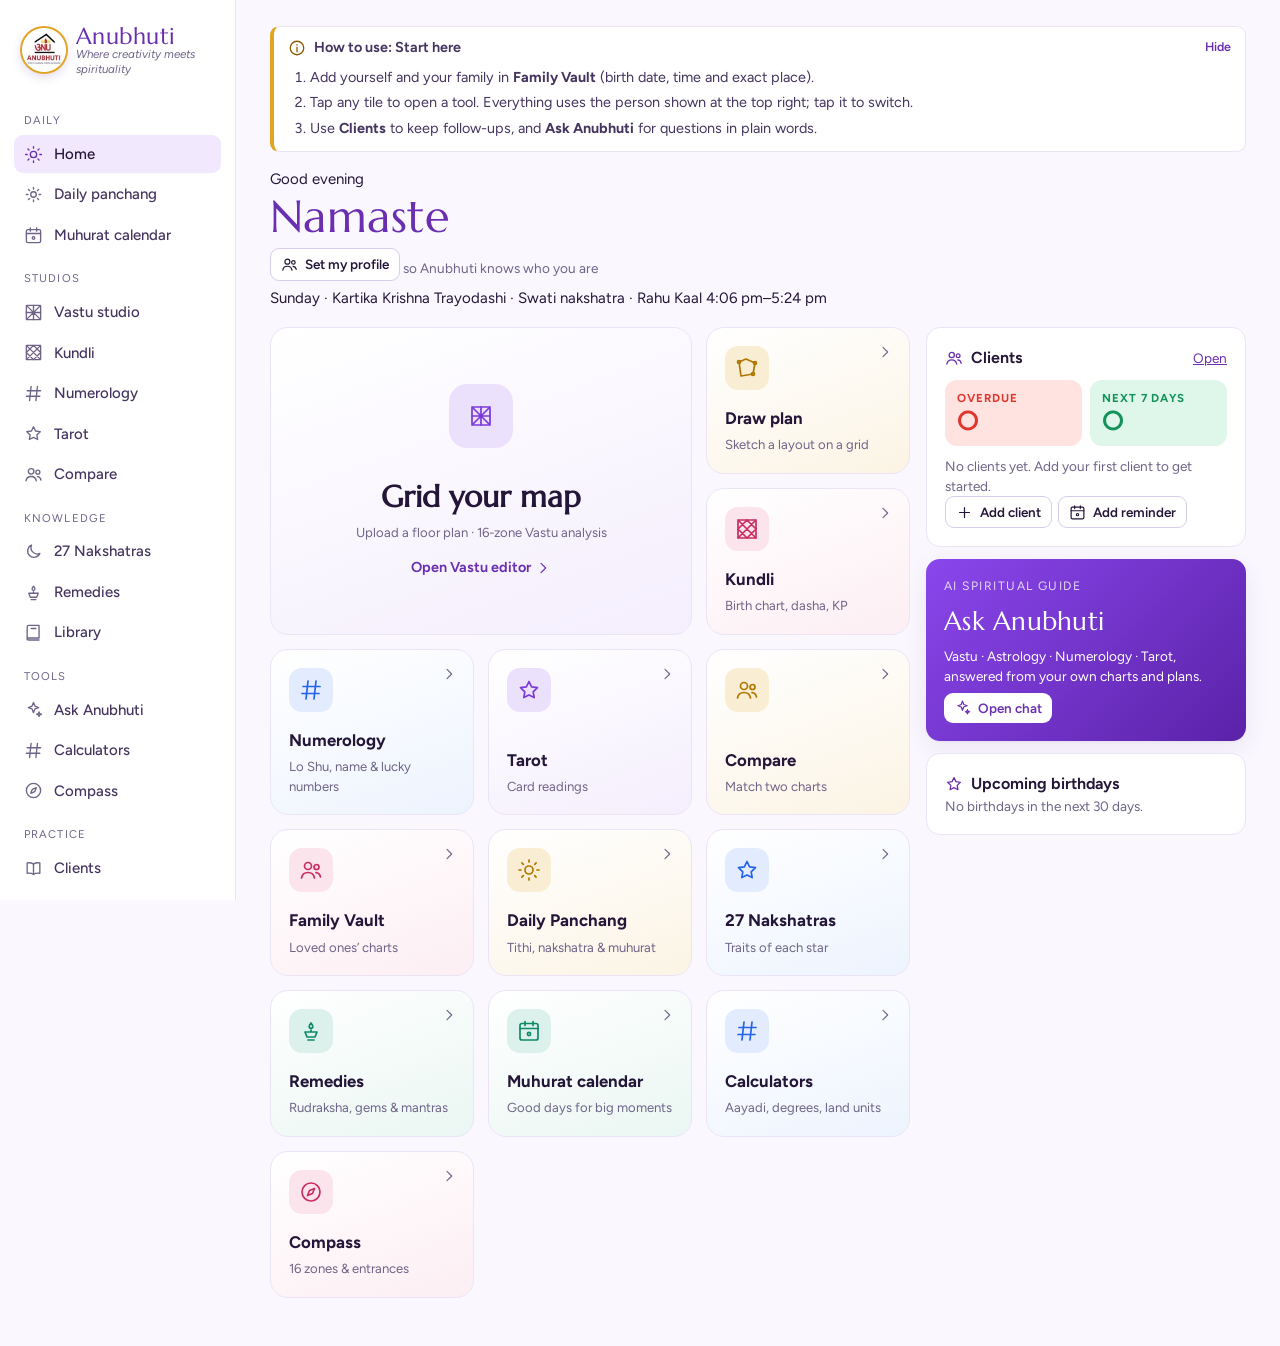
==== commit dbdf0c95: "Set my profile separately from the kundli being viewed Co-Authored-By: Claude Opus 5.5 <noreply@anth" ====
--- a/source/artifact.html
+++ b/source/artifact.html
@@ -453,6 +453,16 @@
 }
 @media (max-width: 900px) { :where(button, a, input, select, textarea, summary) { scroll-margin-top: 84px; scroll-margin-bottom: 100px; } }
 
+.saved-strip { display: flex; gap: 8px; overflow-x: auto; padding: 2px 2px 10px; margin: -4px 0 12px; }
+.saved-k { display: flex; align-items: center; gap: 8px; padding: 6px 12px 6px 6px; border-radius: 99px; border: 1px solid var(--line); background: var(--paper); cursor: pointer; text-align: left; flex: none; }
+.saved-k b { display: block; font-size: .86rem; line-height: 1.1; }
+.saved-k small { color: var(--muted); font-size: .72rem; }
+.saved-k .avatar { width: 30px; height: 30px; font-size: .8rem; }
+.saved-k.on { border-color: var(--indigo); background: var(--indigo-soft); box-shadow: inset 0 0 0 1px var(--indigo); }
+.saved-k.new { border-style: dashed; }
+.sheet .sheet-actions { position: sticky; bottom: -20px; margin: 18px -20px -20px; padding: 12px 20px calc(12px + env(safe-area-inset-bottom, 0px)); background: var(--paper); border-top: 1px solid var(--line); z-index: 2; }
+@media (max-width: 900px) { .toast { bottom: calc(84px + env(safe-area-inset-bottom, 0px)); } }
+
 </style>
 <div id="root"><noscript>Anubhuti needs JavaScript to run.</noscript></div>
 <script>
@@ -2227,6 +2237,7 @@
     route: 'today', views: {}, cleanup: null, chartCache: new Map(),
     settings() { return S.state.settings; },
     profiles() { return S.state.profiles; },
+    me() { const id = S.state.settings.me; return S.state.profiles.find((p) => p.id === id) || null; },
     activeProfile() { const id = S.state.settings.activeProfile; return S.state.profiles.find((p) => p.id === id) || S.state.profiles[0] || null; },
     place() { return S.state.settings.place || (app.activeProfile() && app.activeProfile().currentPlace) || DEFAULT_PLACE; },
     tz() { return app.place().tz; },
@@ -2265,7 +2276,7 @@
     $$('[data-r]').forEach((a) => { if (a.dataset.r === app.route) a.setAttribute('aria-current', 'page'); else a.removeAttribute('aria-current'); });
     const p = app.activeProfile();
     $$('.who').forEach((b) => {
-      b.innerHTML = p ? '<span class="avatar">' + esc(initials(p.name)) + '</span><span class="grow"><b style="display:block;font-size:.88rem;line-height:1.2">' + esc(p.name) + '</b><span class="tiny muted">' + esc(p.relation || 'Active profile') + '</span></span>'
+      b.innerHTML = p ? '<span class="avatar">' + esc(initials(p.name)) + '</span><span class="grow"><span class="tiny muted" style="display:block;line-height:1.1">Viewing' + (app.me() && app.me().id === p.id ? ' (you)' : '') + '</span><b style="display:block;font-size:.88rem;line-height:1.2">' + esc(p.name) + '</b></span>'
         : '<span class="avatar">+</span><span class="grow small"><b>Add a person</b></span>';
     });
     const sy = $('#sync');
@@ -2320,12 +2331,13 @@
     const isNew = !p;
     p = p ? JSON.parse(JSON.stringify(p)) : { name: '', gender: 'male', dob: '', tob: '', place: { ...DEFAULT_PLACE }, relation: '' };
     const s = sheet(
-      '<h2>' + (isNew ? 'Add a person' : 'Edit ' + esc(p.name)) + '</h2><form class="stack" id="pf" novalidate>' +
+      '<h2>' + (isNew ? 'New kundli' : 'Edit ' + esc(p.name)) + '</h2><p class="small muted" style="margin:-8px 0 12px">' + (isNew ? 'Enter the birth details once. The kundli is saved with the relation, so you can open it any time from Kundli or the Family Vault.' : 'Changes are saved to this person’s kundli.') + '</p><form class="stack" id="pf" novalidate>' +
       '<label class="field"><span>Full name (as you use it)</span><input class="input" id="pf-name" required autocomplete="off" value="' + esc(p.name) + '" placeholder="e.g. Ananya Rao"></label>' +
-      '<div class="grid g2"><label class="field"><span>Relation</span><input class="input" id="pf-rel" value="' + esc(p.relation || '') + '" placeholder="Self, Mother, Son…"></label>' +
+      '<div class="grid g2"><label class="field"><span>Relation</span><input class="input" id="pf-rel" list="pf-rel-opts" value="' + esc(p.relation || '') + '" placeholder="Choose or type"><datalist id="pf-rel-opts">' + ['Self', 'Spouse', 'Husband', 'Wife', 'Mother', 'Father', 'Son', 'Daughter', 'Brother', 'Sister', 'Grandmother', 'Grandfather', 'Friend', 'Client', 'Prospective match'].map((r) => '<option value="' + r + '"></option>').join('') + '</datalist></label>' +
       '<label class="field"><span>Gender (used for Kua)</span><select class="input" id="pf-gender"><option value="male">Male</option><option value="female">Female</option></select></label></div>' +
       '<div class="grid g2"><label class="field"><span>Date of birth</span><input class="input" type="date" id="pf-dob" required value="' + esc(p.dob) + '"></label>' +
       '<label class="field"><span>Time of birth (to the second if known)</span><input class="input" type="time" step="1" id="pf-tob" value="' + esc(p.tobUnknown ? '' : p.tob) + '"></label></div>' +
+      '<label class="check" style="background:var(--indigo-soft);padding:8px 10px;border-radius:9px"><input type="checkbox" id="pf-me" ' + (p.id && S.state.settings.me === p.id ? 'checked' : '') + '> <span><b>This is me</b> <span class="small muted">(set as my profile; Home and daily guidance will use it)</span></span></label>' +
       '<label class="check"><input type="checkbox" id="pf-unk" ' + (p.tobUnknown ? 'checked' : '') + '> I don’t know the birth time (uses 12:00; lagna and houses will be unreliable)</label>' +
       '<label class="field combo"><span>Place of birth (town, area, district, state)</span><input class="input" id="pf-place" autocomplete="off" value="' + esc(p.place.name || '') + '" placeholder="e.g. Andheri West, Mumbai or a village name"></label>' +
       '<div class="row" style="gap:6px"><button type="button" class="btn sm accent" id="pf-find">' + icon('search') + 'Find exact location</button><button type="button" class="btn sm" id="pf-here">' + icon('pin') + 'Use my current location</button></div><div id="pf-res" class="stack-sm"></div>' +
@@ -2333,7 +2345,7 @@
       '<p class="note">For the most accurate kundli, use “Find exact location” for the actual birthplace (not just the nearest city). Coordinates can be decimals or degrees-minutes-seconds. Births in India between 1 Sep 1942 and 15 Oct 1945 used war time (UTC+6:30); Anubhuti applies it automatically.</p>' +
       '<label class="field"><span>Rituals and remedies to remember (optional)</span><textarea class="input" id="pf-rit" rows="2" placeholder="e.g. Monday Shiva abhishek; wears pearl">' + esc(p.rituals || '') + '</textarea></label>' +
       '<p class="tiny" style="color:var(--bad)" id="pf-err" hidden></p>' +
-      '<div class="sheet-actions">' + (isNew ? '' : '<button type="button" class="btn danger" data-del style="margin-right:auto">' + icon('trash') + 'Delete</button>') + '<button type="button" class="btn" data-close>Cancel</button><button class="btn primary" type="submit">' + (isNew ? 'Add person' : 'Save') + '</button></div></form>');
+      '<div class="sheet-actions">' + (isNew ? '' : '<button type="button" class="btn danger" data-del style="margin-right:auto">' + icon('trash') + 'Delete</button>') + '<button type="button" class="btn" data-close>Cancel</button><button class="btn primary" type="submit">' + icon('check') + (isNew ? 'Save kundli' : 'Save changes') + '</button></div></form>');
     const f = s.el;
     $('#pf-gender', f).value = p.gender === 'female' ? 'female' : 'male';
     const fill = (pl) => { $('#pf-place', f).value = pl.name; $('#pf-lat', f).value = (+pl.lat).toFixed(4); $('#pf-lon', f).value = (+pl.lon).toFixed(4); if (pl.tz != null && isFinite(pl.tz)) $('#pf-tz', f).value = pl.tz; $('#pf-res', f).innerHTML = '<div class="small" style="color:var(--good)">' + icon('check') + ' Using ' + esc(pl.name) + ' (' + (+pl.lat).toFixed(4) + ', ' + (+pl.lon).toFixed(4) + (pl.tz != null ? ', UTC' + (pl.tz >= 0 ? '+' : '') + pl.tz : '') + ')</div>'; };
@@ -2368,11 +2380,13 @@
       const inIndia = lat > 6 && lat < 37.5 && lon > 68 && lon < 97.5;
       if (inIndia && tz === 5.5 && dob >= '1942-09-01' && dob <= '1945-10-14') { tz = 6.5; toast('Birth during Indian war time: using UTC+6:30'); }
       const msg = !name ? 'Enter a name.' : !/^\d{4}-\d{2}-\d{2}$/.test(dob) ? 'Enter the date of birth.' : !unk && !tob ? 'Enter the birth time, or tick “I don’t know the birth time”.' : !(Math.abs(lat) <= 90 && Math.abs(lon) <= 180 && Math.abs(tz) <= 14) ? 'Check the latitude, longitude and UTC offset.' : '';
-      if (msg) { err.textContent = msg; err.hidden = false; return; }
+      if (msg) { err.textContent = msg; err.hidden = false; err.scrollIntoView({ block: 'center', behavior: 'smooth' }); toast(msg); const fld = !name ? '#pf-name' : !/^\d{4}-\d{2}-\d{2}$/.test(dob) ? '#pf-dob' : !unk && !tob ? '#pf-tob' : '#pf-lat'; const fe = $(fld, f); fe && fe.focus(); return; }
       Object.assign(p, { name, dob, tob: unk ? '12:00' : tob, tobUnknown: unk, gender: $('#pf-gender', f).value, relation: $('#pf-rel', f).value.trim(), rituals: $('#pf-rit', f).value.trim(), place: { name: $('#pf-place', f).value.trim() || lat.toFixed(2) + ', ' + lon.toFixed(2), lat, lon, tz } });
       const saved = S.saveProfile(p);
+      const isMe = $('#pf-me', f).checked || (/^self$/i.test(p.relation) && !S.state.settings.me);
+      if (isMe) S.saveSettings({ me: saved.id }); else if (S.state.settings.me === saved.id && !$('#pf-me', f).checked) S.saveSettings({ me: null });
       if (isNew || !S.state.settings.activeProfile) S.saveSettings({ activeProfile: saved.id });
-      s.close(); toast(isNew ? name + ' added' : 'Saved');
+      s.close(); toast((isNew ? 'Kundli saved: ' : 'Updated: ') + name + (p.relation ? ' (' + p.relation + ')' : '') + (isMe ? ' · set as your profile' : ''), 4000);
       after && after(saved);
     });
   }
@@ -2448,6 +2462,7 @@
         '<div class="field"><span>Kundli style</span><div class="seg" id="cstyle">' + [['north', 'North Indian'], ['south', 'South Indian']].map(([v, l]) => '<button data-v="' + v + '" aria-pressed="' + ((st.chartStyle || 'north') === v) + '">' + l + '</button>').join('') + '</div></div>' +
         '<div class="field"><span>Rahu / Ketu</span><div class="seg" id="node"><button data-v="mean" aria-pressed="' + ((st.node || 'mean') === 'mean') + '">Mean node</button><button data-v="true" aria-pressed="' + (st.node === 'true') + '">True node</button></div><span class="small muted">Most Indian panchangs use the mean node; KP and some software use the true node.</span></div>' +
         '<div class="field"><span>Clock</span><div class="seg" id="clock"><button data-v="12" aria-pressed="' + !st.h24 + '">12-hour</button><button data-v="24" aria-pressed="' + !!st.h24 + '">24-hour</button></div></div></div>' +
+        '<div class="card stack"><h3>My profile</h3><p class="small muted">Who is using this app? Home greets you and daily guidance uses your chart. Viewing someone else’s kundli does not change this.</p><select class="input" id="me-sel"><option value="">Not set</option>' + app.profiles().map((x) => '<option value="' + x.id + '"' + (st.me === x.id ? ' selected' : '') + '>' + esc(x.name) + (x.relation ? ' (' + esc(x.relation) + ')' : '') + '</option>').join('') + '</select><button class="btn sm" type="button" data-act-add>' + icon('plus') + 'Add my details</button></div>' +
         '<div class="card stack"><h3>Branding on reports</h3><label class="field"><span>Name printed on Kundli and Vastu reports</span><input class="input" id="cons" value="' + esc(st.consultant == null ? 'Vastu Acharya Rashmi Pathre' : st.consultant) + '" placeholder="Leave empty for no name"></label><p class="small muted">Reports show “Prepared with Anubhuti by …”.</p></div>' +
         '<div class="card stack"><h3>Your location</h3><p class="small muted">Used for Today’s panchang, Rahu Kaal, choghadiya and the calendar.</p><label class="field combo"><span>City</span><input class="input" id="loc" autocomplete="off" value="' + esc(pl.name) + '"></label><p class="small mono muted" id="loc-meta">' + pl.lat.toFixed(2) + ', ' + pl.lon.toFixed(2) + ' · UTC' + (pl.tz >= 0 ? '+' : '') + pl.tz + '</p></div>' +
         '<div class="card stack"><h3>Ask Anubhuti</h3><div class="field"><span>Answer depth</span><div class="seg" id="depth">' + [['quick', 'Fast'], ['default', 'Balanced'], ['complex', 'Deep']].map(([v, l]) => '<button data-v="' + v + '" aria-pressed="' + ((st.depth || 'default') === v) + '">' + l + '</button>').join('') + '</div></div><p class="small muted">Ask Anubhuti runs on your own Claude account when this page is open in Claude. Deep answers take longer.</p>' +
@@ -2461,6 +2476,7 @@
       seg('node', (v) => { S.saveSettings({ node: v }); toast(v === 'true' ? 'Using the true node' : 'Using the mean node'); });
       seg('depth', (v) => S.saveSettings({ depth: v }));
       $('#speak', el).addEventListener('change', (e) => S.saveSettings({ autoSpeak: e.target.checked }));
+      $('#me-sel', el).addEventListener('change', (e) => { S.saveSettings({ me: e.target.value || null }); toast(e.target.value ? 'Your profile is set' : 'Profile cleared'); });
       $('#cons', el).addEventListener('change', (e) => { S.saveSettings({ consultant: e.target.value.trim() }); toast('Saved'); });
       placePicker($('#loc', el), (p) => { S.saveSettings({ place: p }); $('#loc-meta', el).textContent = p.lat.toFixed(2) + ', ' + p.lon.toFixed(2) + ' · UTC' + (p.tz >= 0 ? '+' : '') + p.tz; toast('Location set to ' + p.name); });
       $('#bk-dl', el).addEventListener('click', async () => {
@@ -2662,7 +2678,7 @@
           stat('Karana', pc.karana.name, 'till ' + app.time(pc.karana.ends, tz)) +
           stat('Moon · Sun', D.SIGNS[pc.moonSign].sa, 'Sun in ' + D.SIGNS[pc.sunSign].sa) + '</div>' +
           '<hr class="sep">' + timeline(pc, tz) + '</div>' +
-          personal(app.activeProfile(), pc, now) + '</div>' +
+          personal(app.me() || app.activeProfile(), pc, now) + '</div>' +
           '<div class="grid g2" style="margin-top:16px">' +
           '<div class="card"><div class="card-head"><h3>Choghadiya</h3><span class="small muted">' + (nowChog ? 'Now: <b>' + nowChog.name + '</b>' : '') + (nowHora ? ' · Hora of <b>' + nowHora.lord + '</b>' : '') + '</span></div>' +
           (P ? '<h4 style="margin-bottom:6px">Day</h4><div class="chog">' + P.chogDay.map((c) => chogCell(c, now, tz)).join('') + '</div><h4 style="margin:12px 0 6px">Night</h4><div class="chog">' + P.chogNight.map((c) => chogCell(c, now, tz)).join('') + '</div>' : '<p class="muted">No sunrise at this latitude today.</p>') +
@@ -2670,7 +2686,7 @@
           '<div class="card"><div class="card-head"><h3>Hora (planetary hours)</h3><span class="small muted">Brahma muhurta ' + (P ? app.time(P.brahma.start, tz) + '–' + app.time(P.brahma.end, tz) : '—') + '</span></div>' +
           (P ? '<div class="table-wrap"><table class="t"><thead><tr><th>Day hora</th><th>Time</th><th>Night hora</th><th>Time</th></tr></thead><tbody>' + P.horas.slice(0, 12).map((h, i) => { const n = P.horas[12 + i]; return '<tr class="' + ((now >= h.start && now < h.end) || (now >= n.start && now < n.end) ? 'now' : '') + '"><td>' + h.lord + '</td><td class="num">' + app.time(h.start, tz) + '</td><td>' + n.lord + '</td><td class="num">' + app.time(n.start, tz) + '</td></tr>'; }).join('') + '</tbody></table></div>' : '') + '</div></div>' +
           '<div class="card" style="margin-top:16px"><div class="card-head"><h3>Planets now (gochar)</h3><span class="small muted">Sidereal, Lahiri · ' + (isToday ? 'live' : 'at sunrise') + '</span></div><div class="planet-strip">' +
-          D.PLANET_ORDER.map((p) => { const t = tr[p], pr = app.activeProfile(), ch = pr && app.chart(pr); const h = ch ? ((t.sign - ch.moonSign + 12) % 12) + 1 : null; return '<div title="' + p + ' at ' + A.fmtDeg(t.deg) + ' ' + D.SIGNS[t.sign].en + '"><div class="pg">' + D.PLANETS[p].sa + (t.retro && p !== 'Rahu' && p !== 'Ketu' ? ' <span class="tiny" style="color:var(--bad)">R</span>' : '') + '</div><div class="ps">' + D.SIGNS[t.sign].sa + ' ' + Math.floor(t.deg) + '°</div><div class="ps">' + D.NAKSHATRAS[t.nak].name + '</div>' + (h ? '<div class="ps">' + h + ' from Moon</div>' : '') + '</div>'; }).join('') + '</div></div>' +
+          D.PLANET_ORDER.map((p) => { const t = tr[p], pr = app.me() || app.activeProfile(), ch = pr && app.chart(pr); const h = ch ? ((t.sign - ch.moonSign + 12) % 12) + 1 : null; return '<div title="' + p + ' at ' + A.fmtDeg(t.deg) + ' ' + D.SIGNS[t.sign].en + '"><div class="pg">' + D.PLANETS[p].sa + (t.retro && p !== 'Rahu' && p !== 'Ketu' ? ' <span class="tiny" style="color:var(--bad)">R</span>' : '') + '</div><div class="ps">' + D.SIGNS[t.sign].sa + ' ' + Math.floor(t.deg) + '°</div><div class="ps">' + D.NAKSHATRAS[t.nak].name + '</div>' + (h ? '<div class="ps">' + h + ' from Moon</div>' : '') + '</div>'; }).join('') + '</div></div>' +
           '<div class="row" style="margin-top:16px"><a class="btn accent" href="#ask" data-brief>' + icon('ask') + 'Ask Anubhuti for my daily brief</a><a class="btn" href="#calendar">' + icon('calendar') + 'Find a muhurat</a></div>';
         el.querySelectorAll('[data-d]').forEach((b) => b.addEventListener('click', () => { st.date = A.addDays(st.date, +b.dataset.d); draw(); }));
         const t = el.querySelector('[data-today]'); t && t.addEventListener('click', () => { st.date = A.todayStr(app.tz()); draw(); });
@@ -2955,7 +2971,7 @@
       const draw = () => {
         const p = app.activeProfile();
         el.innerHTML = '<div class="page-head"><div><div class="kicker">Kundli</div><h1>Birth chart</h1></div>' + (p ? '<div class="row"><button class="btn" id="k-dl">' + icon('download') + 'Download report</button><a class="btn accent" href="#ask" id="k-ask">' + icon('ask') + 'Ask about this chart</a></div>' : '') + '</div>' +
-          '<div class="card" style="margin-bottom:16px">' + app.profileBar() + '</div>';
+          '<div class="card" style="margin-bottom:16px">' + app.profileBar() + '</div>' + savedStrip();
         if (!p) return;
         const ch = app.chart(p), P = ch.planets;
         const tabs = [['overview', 'Charts'], ['vargas', 'Divisional charts'], ['planets', 'Planets'], ['jaimini', 'Karakas & aspects'], ['dasha', 'Dasha'], ['yogas', 'Yogas & doshas'], ['kp', 'KP system'], ['ashtaka', 'Ashtakavarga & strength'], ['transit', 'Transits'], ['varsha', 'Varshphal'], ['lalkitab', 'Lal Kitab'], ['prashna', 'Prashna'], ['match', 'Match making']];
@@ -3092,6 +3108,12 @@
         const dl = $('#k-dl', el); dl && dl.addEventListener('click', async () => { const r = await S.download('kundli-' + p.name.replace(/\W+/g, '-').toLowerCase() + '.html', reportHtml(p, ch), 'text/html'); if (r === 'saved') toast('Report saved'); else if (r === 'unavailable') toast('Downloads are not available in this view.'); });
         const ak = $('#k-ask', el); ak && ak.addEventListener('click', () => lsSet('askPreset', 'chart'));
       };
+      const savedStrip = () => {
+        const ps = app.profiles(), cur = app.activeProfile();
+        if (!ps.length) return '';
+        return '<div class="saved-strip" aria-label="Saved kundlis"><span class="tiny muted" style="align-self:center;white-space:nowrap">Saved kundlis (' + ps.length + ')</span>' + ps.map((x) => '<button class="saved-k' + (cur && cur.id === x.id ? ' on' : '') + '" data-pick="' + x.id + '"><span class="avatar">' + esc(D.ui.initials(x.name)) + '</span><span><b>' + esc(x.name.split(' ')[0]) + '</b><small>' + esc(x.relation || 'No relation') + '</small></span></button>').join('') + '<button class="saved-k new" data-act-add><span class="avatar">+</span><span><b>New kundli</b><small>Enter details</small></span></button></div>';
+      };
+      el.addEventListener('click', (e) => { const b = e.target.closest('[data-pick]'); if (b) { S.saveSettings({ activeProfile: b.dataset.pick }); } });
       const fact = (l, v, s) => '<div class="card"><div class="stat"><span class="label">' + l + '</span><span class="value">' + esc(v) + '</span><span class="sub">' + esc(s) + '</span></div></div>';
       const yogaRow = (y) => '<div class="yoga"><span class="dot-q ' + (y.present ? (y.kind === 'good' ? 'good' : 'bad') : 'neutral') + '" style="margin-top:7px;' + (y.present ? '' : 'opacity:.35') + '"></span><div><b>' + esc(y.name) + '</b><div class="small muted">' + esc(y.why) + '</div></div></div>';
       draw();
@@ -4229,7 +4251,7 @@
     onData() {},
     render(el) {
       const caps = S.caps;
-      const p = app.activeProfile();
+      const p = app.activeProfile(), meP = app.me();
       let history = lsGet('askHistory', []);
       const ctxOn = Object.assign({ chart: true, num: true, vastu: false, today: true, image: false }, lsGet('askCtx', {}));
       let ctl = null, busy = false;
@@ -4260,7 +4282,7 @@
         return '<div class="msg bot" data-i="' + i + '"><div class="body">' + md(m.content) + '</div>' + (m.tools && m.tools.length ? '<div class="tools-used">Checked: ' + esc(m.tools.join(', ')) + '</div>' : '') + '<div class="row" style="gap:4px;margin-top:6px"><button class="btn sm ghost" data-copy="' + i + '">' + icon('copy') + 'Copy</button>' + (caps.tts ? '<button class="btn sm ghost" data-speak="' + i + '">' + icon('speaker') + 'Listen</button>' : '') + '</div></div>';
       }
       function drawChat() {
-        chat.innerHTML = history.length ? history.map(bubble).join('') : '<div class="card empty" style="margin-top:8px">' + icon('ask') + '<div><h3>Namaste' + (p ? ', ' + esc(p.name.split(' ')[0]) : '') + '</h3><p>Pick a suggestion below or ask your own question.</p></div></div>';
+        chat.innerHTML = history.length ? history.map(bubble).join('') : '<div class="card empty" style="margin-top:8px">' + icon('ask') + '<div><h3>Namaste' + (meP ? ', ' + esc(meP.name.split(' ')[0]) : '') + '</h3><p>Pick a suggestion below or ask your own question.</p></div></div>';
         $('#sugg', el).hidden = history.length > 0;
       }
       drawChat();
@@ -4283,6 +4305,7 @@
         if (ctxOn.today) parts.push(todayText());
         if (ctxOn.vastu && vastuProj()) parts.push('VASTU PLAN:\n' + D.vastuView.summaryText(vastuProj()));
         if (!pr) parts.push('No person is saved yet; if the question needs a chart, ask for birth date, time and place.');
+        parts.push('The app user (me) is ' + (app.me() ? app.me().name : 'not set') + '; the chart being viewed is ' + (pr ? pr.name : 'none') + '.');
         parts.push('Saved people: ' + (app.profiles().map((x) => x.name + (x.relation ? ' (' + x.relation + ')' : '')).join(', ') || 'none') + '. Today is ' + A.todayStr(app.tz()) + '.');
         return 'DATA (computed by the app):\n' + parts.join('\n\n');
       }
@@ -4422,11 +4445,19 @@
     return { diff, overdue: !r.done && diff < 0, soon: !r.done && diff >= 0 && diff <= 7 };
   }
 
+  function setMe() {
+    const ps = app.profiles();
+    if (!ps.length) return app.editProfile(null, (saved) => S.saveSettings({ me: saved.id }));
+    const sh = sheet('<h2>Which one is you?</h2><p class="small muted" style="margin:-8px 0 12px">Home greets you and daily guidance uses your chart. Other kundlis stay saved for viewing.</p><div class="stack-sm">' + ps.map((x) => '<button class="who" data-me="' + x.id + '"><span class="avatar">' + esc(initials(x.name)) + '</span><span class="grow"><b>' + esc(x.name) + '</b><br><span class="tiny muted">' + esc(x.relation || '') + '</span></span></button>').join('') + '</div><div class="sheet-actions"><button class="btn" data-close>Cancel</button><button class="btn primary" data-newme>' + icon('plus') + 'I’m not listed: add me</button></div>');
+    sh.el.addEventListener('click', (e) => { const b = e.target.closest('[data-me]'); if (b) { S.saveSettings({ me: b.dataset.me }); sh.close(); toast('Your profile is set'); } if (e.target.closest('[data-newme]')) { sh.close(); app.editProfile(null, (saved) => S.saveSettings({ me: saved.id })); } });
+  }
+  app.setMe = setMe;
+
   /* ---------- Home ---------- */
   app.views.home = {
     render(el) {
       const draw = () => {
-        const p = app.activeProfile(), pl = app.place(), pc = A.panchang(A.todayStr(pl.tz), pl);
+        const p = app.me(), pl = app.place(), pc = A.panchang(A.todayStr(pl.tz), pl);
         const rem = S.state.reminders || [], over = rem.filter((r) => dueInfo(r).overdue).length, soon = rem.filter((r) => dueInfo(r).soon).length;
         const bdays = app.profiles().map((x) => ({ p: x, b: nextBirthday(x) })).filter((x) => x.b.days <= 30).sort((a, b) => a.b.days - b.b.days);
         const hr = new Date().getHours(), greet = hr < 12 ? 'Good morning' : hr < 17 ? 'Good afternoon' : 'Good evening';
@@ -4439,14 +4470,14 @@
           ['remedies', 'Remedies', 'Rudraksha, gems & mantras', 'lamp', 'mint'], ['calendar', 'Muhurat calendar', 'Good days for big moments', 'calendar', 'mint'],
           ['calc', 'Calculators', 'Aayadi, degrees, land units', 'numbers', 'sky'], ['compass', 'Compass', '16 zones & entrances', 'compass', 'rose'],
         ];
-        el.innerHTML = '<div class="home-hero"><div><div class="kicker">' + greet + '</div><h1>' + (p ? 'Namaste, ' + esc(p.name.split(' ')[0]) : 'Namaste') + '</h1><p class="lede">' + esc(pc.vara.name) + ' · ' + esc(pc.month) + ' ' + esc(pc.tithi.name) + ' · ' + esc(pc.nakshatra.name) + ' nakshatra' + (pc.periods ? ' · Rahu Kaal ' + app.time(pc.periods.rahu.start) + '–' + app.time(pc.periods.rahu.end) : '') + '</p></div></div>' +
+        el.innerHTML = '<div class="home-hero"><div><div class="kicker">' + greet + '</div><h1>' + (p ? 'Namaste, ' + esc(p.name.split(' ')[0]) : 'Namaste') + '</h1>' + (p ? '' : '<p class="small" style="margin:6px 0"><button class="btn sm" data-h="me">' + icon('people') + 'Set my profile</button> <span class="muted">so Anubhuti knows who you are</span></p>') + '<p class="lede">' + esc(pc.vara.name) + ' · ' + esc(pc.month) + ' ' + esc(pc.tithi.name) + ' · ' + esc(pc.nakshatra.name) + ' nakshatra' + (pc.periods ? ' · Rahu Kaal ' + app.time(pc.periods.rahu.start) + '–' + app.time(pc.periods.rahu.end) : '') + '</p></div></div>' +
           '<div class="home-grid"><div class="tiles">' + T.map(([r, t, sub, ic, tone, big]) => '<a class="tile tone-' + tone + (big ? ' big' : '') + '" href="#' + r.split(':')[0] + '" data-r2="' + r + '"><span class="tile-ic">' + icon(ic) + '</span><span class="tile-t">' + t + '</span><span class="tile-s">' + sub + '</span>' + (big ? '<span class="tile-cta">Open Vastu editor ' + icon('right') + '</span>' : '<span class="tile-go">' + icon('right') + '</span>') + '</a>').join('') + '</div>' +
           '<div class="stack"><div class="card side-card"><div class="row-between"><h3>' + icon('people') + ' Clients</h3><a class="small" href="#clients">Open</a></div><div class="grid g2" style="gap:8px;margin:10px 0"><div class="mini-stat bad"><span>Overdue</span><b>' + over + '</b></div><div class="mini-stat good"><span>Next 7 days</span><b>' + soon + '</b></div></div>' +
           (S.state.clients.length ? '<p class="small muted">' + S.state.clients.length + ' client' + (S.state.clients.length > 1 ? 's' : '') + ' saved.</p>' : '<p class="small muted">No clients yet. Add your first client to get started.</p>') + '<div class="row" style="gap:6px"><button class="btn sm" data-h="client">' + icon('plus') + 'Add client</button><button class="btn sm" data-h="reminder">' + icon('calendar') + 'Add reminder</button></div></div>' +
           '<a class="card ask-card" href="#ask"><span class="tiny" style="letter-spacing:.12em;opacity:.8">AI SPIRITUAL GUIDE</span><h2>Ask Anubhuti</h2><p class="small">Vastu · Astrology · Numerology · Tarot, answered from your own charts and plans.</p><span class="btn sm" style="align-self:flex-start;background:#fff;color:var(--indigo);border:0">' + icon('ask') + 'Open chat</span></a>' +
           '<div class="card side-card"><h3>' + icon('star') + ' Upcoming birthdays</h3>' + (bdays.length ? bdays.map((x) => '<div class="row-between small" style="padding:6px 0;border-bottom:1px dashed var(--line)"><span><b>' + esc(x.p.name) + '</b> turns ' + x.b.age + '</span><span class="chip ' + (x.b.days <= 3 ? 'great' : 'accent') + '">' + relWord(x.b.days) + '</span></div>').join('') : '<p class="small muted">No birthdays in the next 30 days.</p>') + '</div></div></div>';
         el.querySelectorAll('[data-r2="vastu:blank"]').forEach((a) => a.addEventListener('click', () => lsSet('vastuBlank', true)));
-        el.querySelectorAll('[data-h]').forEach((b) => b.addEventListener('click', () => (b.dataset.h === 'client' ? editClient() : editReminder())));
+        el.querySelectorAll('[data-h]').forEach((b) => b.addEventListener('click', () => (b.dataset.h === 'me' ? setMe() : b.dataset.h === 'client' ? editClient() : editReminder())));
       };
       draw(); this.onData = draw;
     },
@@ -4584,10 +4615,10 @@
           (ps.length ? (up.filter((x) => x.b.days <= 60).length ? '<div class="bday-strip">' + up.filter((x) => x.b.days <= 60).map((x) => '<div class="bday"><span class="avatar">' + esc(initials(x.p.name)) + '</span><div><b>' + esc(x.p.name.split(' ')[0]) + '</b><div class="tiny muted">turns ' + x.b.age + ' ' + relWord(x.b.days) + '</div></div></div>').join('') + '</div>' : '') +
             '<div class="people">' + ps.map((p) => {
               const ch = app.chart(p), n = N.dobNumbers(p.dob), b = nextBirthday(p);
-              return '<div class="card person' + (cur && cur.id === p.id ? ' active' : '') + '"><span class="avatar" style="width:46px;height:46px;font-size:1.05rem">' + esc(initials(p.name)) + '</span><div class="grow stack-sm"><div class="row-between"><b>' + esc(p.name) + '</b>' + (cur && cur.id === p.id ? '<span class="chip accent">Active</span>' : '') + '</div><div class="small muted">' + esc(p.relation || '') + (p.relation ? ' · ' : '') + esc(app.fmtDob(p)) + '</div>' +
+              return '<div class="card person' + (cur && cur.id === p.id ? ' active' : '') + '"><span class="avatar" style="width:46px;height:46px;font-size:1.05rem">' + esc(initials(p.name)) + '</span><div class="grow stack-sm"><div class="row-between"><b>' + esc(p.name) + '</b><span class="row" style="gap:4px">' + (app.me() && app.me().id === p.id ? '<span class="chip great">You</span>' : '') + (cur && cur.id === p.id ? '<span class="chip accent">Viewing</span>' : '') + '</span></div><div class="small muted">' + esc(p.relation || '') + (p.relation ? ' · ' : '') + esc(app.fmtDob(p)) + '</div>' +
                 '<div class="row small" style="gap:6px"><span class="chip">Lagna ' + D.SIGNS[ch.lagna].sa + '</span><span class="chip">Moon ' + D.SIGNS[ch.moonSign].sa + '</span><span class="chip">' + D.NAKSHATRAS[ch.moonNak].name + '</span><span class="chip">Mulank ' + n.mulank + '</span></div>' +
                 '<div class="small">🎂 Birthday ' + relWord(b.days) + ' (turns ' + b.age + ')</div>' + (p.rituals ? '<div class="small callout" style="padding:6px 10px"><b>Rituals:</b> ' + esc(p.rituals) + '</div>' : '') +
-                '<div class="row" style="gap:6px;margin-top:4px"><button class="btn sm" data-use="' + p.id + '" data-go="kundli">' + icon('kundli') + 'Kundli</button><button class="btn sm" data-use="' + p.id + '" data-go="varsha">' + icon('calendar') + 'Varshphal ' + new Date().getFullYear() + '</button><button class="btn sm ghost" data-use="' + p.id + '">Make active</button><button class="btn sm ghost" data-edit="' + p.id + '">' + icon('edit') + 'Edit</button></div></div></div>';
+                '<div class="row" style="gap:6px;margin-top:4px"><button class="btn sm" data-use="' + p.id + '" data-go="kundli">' + icon('kundli') + 'Kundli</button><button class="btn sm" data-use="' + p.id + '" data-go="varsha">' + icon('calendar') + 'Varshphal ' + new Date().getFullYear() + '</button><button class="btn sm ghost" data-use="' + p.id + '">View</button>' + (app.me() && app.me().id === p.id ? '' : '<button class="btn sm ghost" data-setme="' + p.id + '">' + icon('check') + 'Set as my profile</button>') + '<button class="btn sm ghost" data-edit="' + p.id + '">' + icon('edit') + 'Edit</button></div></div></div>';
             }).join('') + '</div>'
             : '<div class="card empty dashed">' + icon('people') + '<div><p>No family members yet. Tap <b>Add member</b> to save a kundli.</p></div></div>');
       };
@@ -4595,8 +4626,9 @@
       el.addEventListener('click', (e) => {
         if (e.target.closest('[data-new]')) app.editProfile();
         const u = e.target.closest('[data-use]');
-        if (u) { S.saveSettings({ activeProfile: u.dataset.use }); const g = u.dataset.go; if (g === 'kundli') { lsSet('ktab', 'overview'); app.go('kundli'); } else if (g === 'varsha') { lsSet('ktab', 'varsha'); lsSet('kyear', new Date().getFullYear()); app.go('kundli'); } else toast('Active profile changed'); }
+        if (u) { S.saveSettings({ activeProfile: u.dataset.use }); const g = u.dataset.go; if (g === 'kundli') { lsSet('ktab', 'overview'); app.go('kundli'); } else if (g === 'varsha') { lsSet('ktab', 'varsha'); lsSet('kyear', new Date().getFullYear()); app.go('kundli'); } else toast('Now viewing ' + ((app.activeProfile() || {}).name || '')); }
         const ed = e.target.closest('[data-edit]'); if (ed) app.editProfile(app.profiles().find((p) => p.id === ed.dataset.edit));
+        const sm = e.target.closest('[data-setme]'); if (sm) { S.saveSettings({ me: sm.dataset.setme }); toast('Your profile is set'); }
       });
       this.onData = draw;
     },
